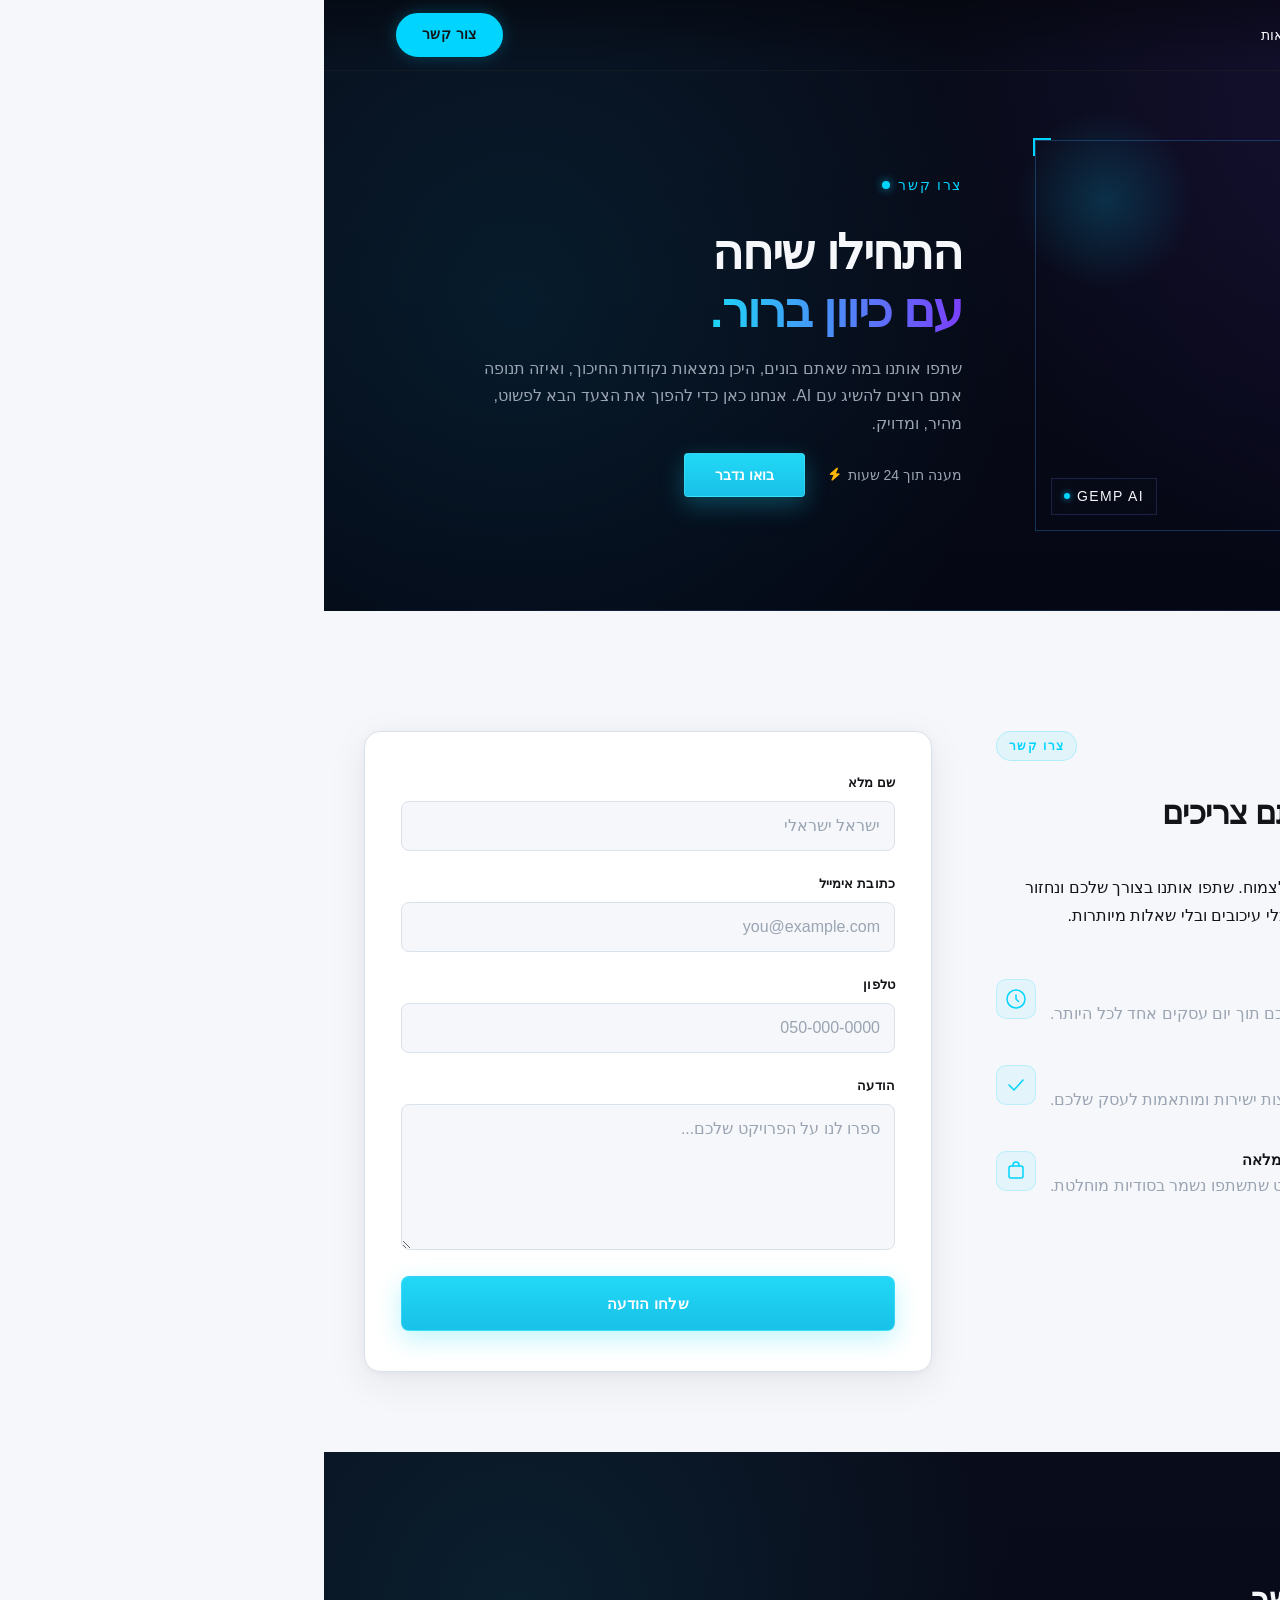
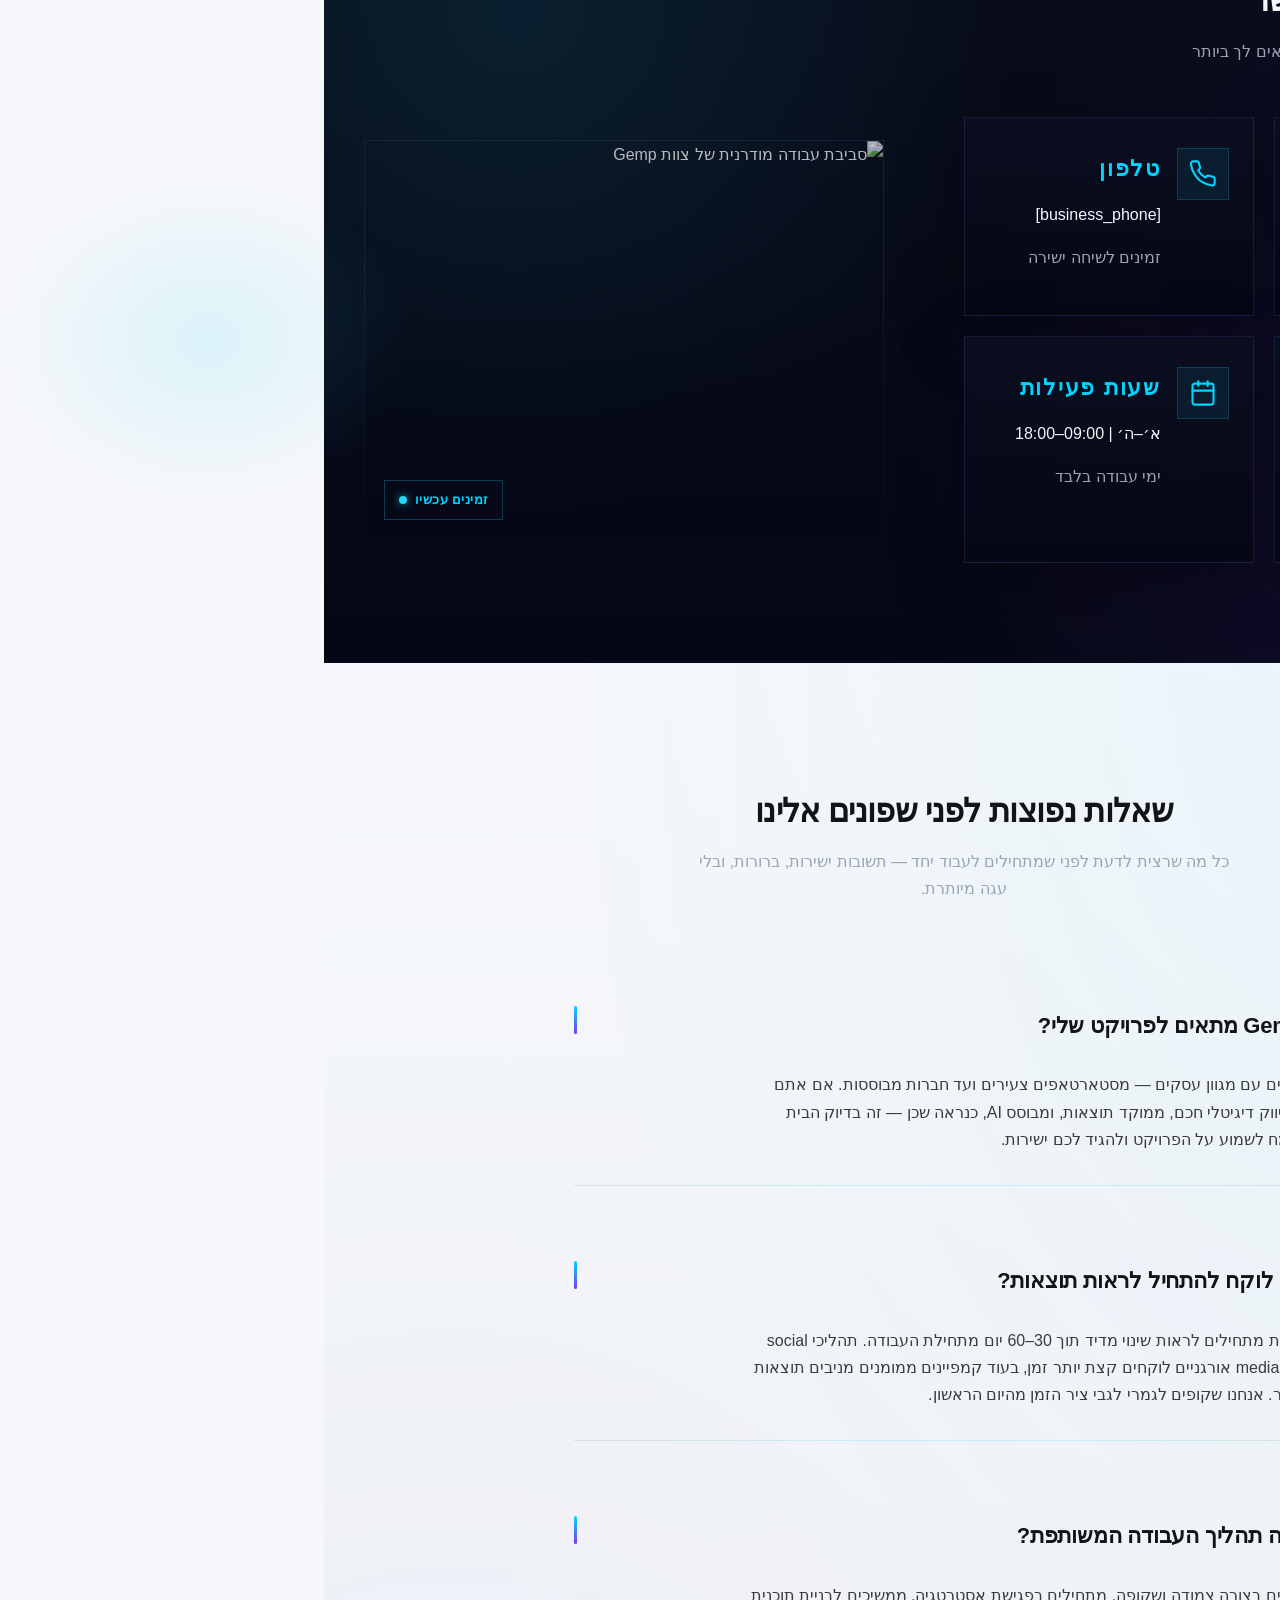
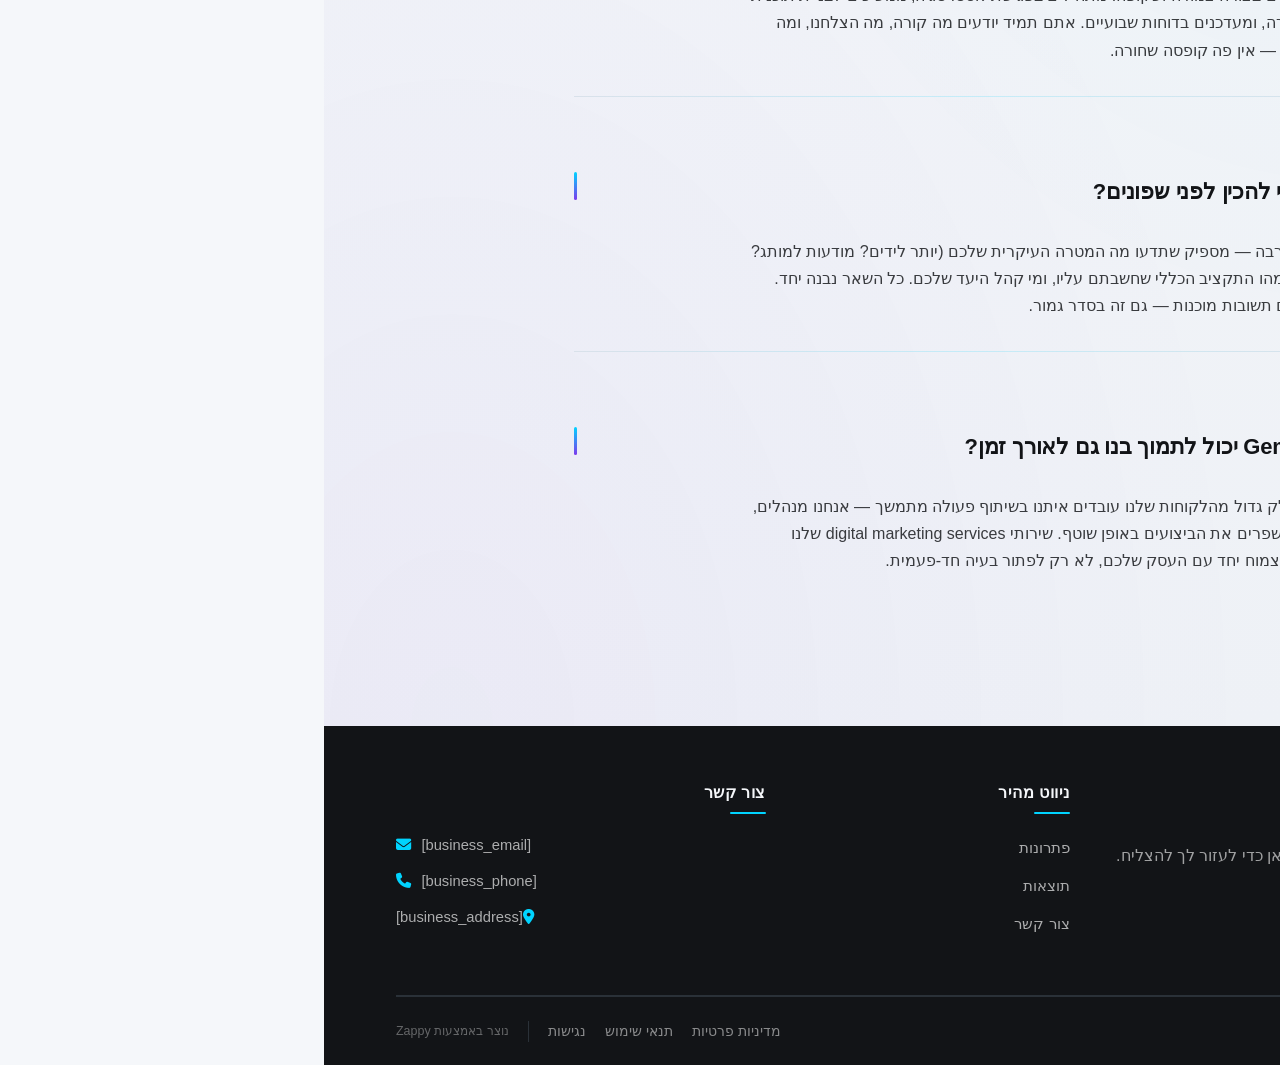
==== public/contact.html @ b0351bdf "Background sync: Progressive GitHub Sync" ====
<!doctype html><html dir="rtl" lang="he"><head><meta charset="UTF-8"><meta content="width=device-width,initial-scale=1" name="viewport"><meta content="index, follow" name="robots"><title>בוא נבנה את ההצלחה שלך ביחד — Gemp</title><meta content="מוכן להפוך את העסק שלך למותג מוביל? צוות המומחים של Gemp בתחום ה-digital marketing services מחכה לך. שלח לנו הודעה עכשיו וקבל ייעוץ ראשוני חינם תוך 24 שעות!" name="description"><meta content="digital marketing services, Gemp, ייעוץ שיווק דיגיטלי, סוכנות שיווק, צור קשר" name="keywords"><script>!function(){"use strict";var t="f76ef1a0-6484-4970-99b6-32717dad3d3b",e="https://api.zappy5.com/api/analytics/track",a=18e5,n=2592e6,o=!0,i=!0,r=!0;var s=function(){var e="zappy_visitor_"+t,a=null;try{if(a=localStorage.getItem(e)){var o=JSON.parse(a),i=Date.now();if(i-o.created<n)return o.lastSeen=i,localStorage.setItem(e,JSON.stringify(o)),o.id}}catch(t){console.warn("Zappy Analytics: LocalStorage not available")}var r="zv_"+Date.now()+"_"+Math.random().toString(36).substr(2,9);try{localStorage.setItem(e,JSON.stringify({id:r,created:Date.now(),lastSeen:Date.now()}))}catch(t){}return r}(),c=function(){var e="zappy_session_"+t,n=null;try{if(n=sessionStorage.getItem(e)){var o=JSON.parse(n),i=Date.now();if(i-o.timestamp<a)return o.timestamp=i,sessionStorage.setItem(e,JSON.stringify(o)),o.id}}catch(t){console.warn("Zappy Analytics: SessionStorage not available")}var r="zs_"+Date.now()+"_"+Math.random().toString(36).substr(2,9);try{sessionStorage.setItem(e,JSON.stringify({id:r,timestamp:Date.now()}))}catch(t){}return r}();function l(a,n){n=n||{};var o={website_id:t,event_type:a,page_path:window.location.pathname,referrer:document.referrer||"direct",visitor_id:s,session_id:c,metadata:n};if(navigator.sendBeacon){var i=new Blob([JSON.stringify(o)],{type:"application/json"});navigator.sendBeacon(e,i)}else fetch(e,{method:"POST",headers:{"Content-Type":"application/json"},body:JSON.stringify(o),keepalive:!0}).catch(function(t){console.warn("Zappy Analytics: Failed to track event",t)})}o&&l("pageview",{title:document.title,url:window.location.href}),i&&document.addEventListener("click",function(t){var e=t.target;if("BUTTON"===e.tagName||e.closest("button")){var a="BUTTON"===e.tagName?e:e.closest("button");l("click",{element:"button",text:a.textContent.trim().substring(0,100),id:a.id||null,class:a.className||null})}else if("A"===e.tagName||e.closest("a")){var n="A"===e.tagName?e:e.closest("a");l("navigation",{element:"link",text:n.textContent.trim().substring(0,100),href:n.href,external:n.hostname!==window.location.hostname})}},!0),r&&document.addEventListener("submit",function(t){var e=t.target;l("form_submit",{form_id:e.id||null,form_name:e.name||null,form_action:e.action||null,form_method:e.method||"GET"})},!0);var d=Date.now();window.addEventListener("beforeunload",function(){l("page_unload",{time_on_page:Math.floor((Date.now()-d)/1e3),page_path:window.location.pathname})}),window.zappyAnalytics={track:l,getVisitorId:function(){return s},getSessionId:function(){return c}}}()</script><meta content="בוא נבנה את ההצלחה שלך ביחד — Gemp" property="og:title"><meta content="מוכן להפוך את העסק שלך למותג מוביל? צוות המומחים של Gemp בתחום ה-digital marketing services מחכה לך. שלח לנו הודעה עכשיו וקבל ייעוץ ראשוני חינם תוך 24 שעות!" property="og:description"><meta content="website" property="og:type"><meta content="he_IL" property="og:locale"><meta content="summary_large_image" name="twitter:card"><meta content="בוא נבנה את ההצלחה שלך ביחד — Gemp" name="twitter:title"><meta content="מוכן להפוך את העסק שלך למותג מוביל? צוות המומחים של Gemp בתחום ה-digital marketing services מחכה לך. שלח לנו הודעה עכשיו וקבל ייעוץ ראשוני חינם תוך 24 שעות!" name="twitter:description"><link href="https://cdnjs.cloudflare.com/ajax/libs/font-awesome/6.4.0/css/all.min.css" rel="stylesheet"><link href="/assets/favicon.ico" rel="icon" type="image/x-icon"><link href="/assets/favicon-16x16.png" rel="icon" type="image/png" sizes="16x16"><link href="/assets/favicon-32x32.png" rel="icon" type="image/png" sizes="32x32"><link href="/assets/favicon-48x48.png" rel="icon" type="image/png" sizes="48x48"><link href="/assets/favicon-192x192.png" rel="icon" type="image/png" sizes="192x192"><link href="/assets/favicon-512x512.png" rel="icon" type="image/png" sizes="512x512"><link href="/assets/apple-touch-icon.png" rel="apple-touch-icon"><link href="https://cdn.jsdelivr.net/npm/vanilla-cookieconsent@3/dist/cookieconsent.css" rel="stylesheet"/><script src="https://cdn.jsdelivr.net/npm/vanilla-cookieconsent@3/dist/cookieconsent.umd.js"></script><script src="https://cdn.jsdelivr.net/gh/mickidum/acc_toolbar/acctoolbar/acctoolbar.min.js"></script><link href="/styles.css" rel="stylesheet"><style id="zappy-dropdown-submenu-styles">#navMenu li:has(.sub-menu),.nav-menu li:has(.sub-menu),.navbar li:has(.sub-menu),nav li:has(.sub-menu){position:relative}#navMenu .sub-menu,.nav-menu .sub-menu,.navbar .sub-menu,nav .sub-menu{display:block!important;position:absolute!important;top:100%;left:0;min-width:220px;background:#fff;border-radius:8px;box-shadow:0 8px 25px rgba(0,0,0,.15);padding:8px 0;opacity:0;visibility:hidden;transform:translateY(10px);transition:all .3s ease;z-index:1000;list-style:none;pointer-events:none}#navMenu li:hover>.sub-menu,.nav-menu li:hover>.sub-menu,.navbar li:hover>.sub-menu,nav li:hover>.sub-menu{opacity:1!important;visibility:visible!important;transform:translateY(0)!important;pointer-events:auto!important}.sub-menu li{list-style:none;margin:0;padding:0}.sub-menu a{display:block!important;padding:10px 16px!important;color:var(--text-dark,#333)!important;font-weight:500;text-decoration:none;white-space:nowrap;transition:background-color .2s}.sub-menu a:hover{background-color:#f5f5f5}[dir=rtl] .nav-menu .sub-menu,[dir=rtl] .navbar .sub-menu,[dir=rtl] nav .sub-menu,html[lang=ar] .nav-menu .sub-menu,html[lang=ar] .navbar .sub-menu,html[lang=ar] nav .sub-menu,html[lang=he] .nav-menu .sub-menu,html[lang=he] .navbar .sub-menu,html[lang=he] nav .sub-menu{left:auto!important;right:0!important}.sub-menu:empty,.sub-menu:not(:has(li)),.sub-menu:not(:has(li:not(.zappy-hidden-menu-item))){display:none!important;opacity:0!important;visibility:hidden!important;pointer-events:none!important}li:has(.menu-group-title):hover>.sub-menu{opacity:1!important;visibility:visible!important;transform:translateY(0)!important;pointer-events:auto!important}#navMenu>li>.menu-group-title,.nav-menu>li>.menu-group-title{display:inline-block;padding:.5rem 1rem;cursor:default;user-select:none}@media (max-width:768px){#navMenu .sub-menu,.nav-menu .sub-menu,.navbar .sub-menu,nav .sub-menu{position:static!important;transform:none!important;box-shadow:none!important;background:0 0!important;max-height:0;overflow:hidden;opacity:0;visibility:hidden;transition:max-height .3s ease,opacity .3s ease;padding:0!important;border-radius:0!important}.sub-menu.mobile-expanded{max-height:500px!important;opacity:1!important;visibility:visible!important;padding:8px 0 8px 16px!important}[dir=rtl] .sub-menu.mobile-expanded,html[lang=he] .sub-menu.mobile-expanded{padding:8px 16px 8px 0!important}#navMenu li:hover>.sub-menu,.nav-menu li:hover>.sub-menu,.navbar li:hover>.sub-menu,nav li:hover>.sub-menu{opacity:0;visibility:hidden;pointer-events:none}#navMenu li>.sub-menu.mobile-expanded,.nav-menu li>.sub-menu.mobile-expanded,.navbar li>.sub-menu.mobile-expanded,nav li>.sub-menu.mobile-expanded{opacity:1!important;visibility:visible!important;pointer-events:auto!important}#navMenu li:has(.sub-menu),.nav-menu li:has(.sub-menu),.navbar li:has(.sub-menu),nav li:has(.sub-menu){display:flex!important;flex-wrap:wrap!important;align-items:center!important;position:relative!important;min-height:44px!important}#navMenu li:has(.sub-menu)>a,.nav-menu li:has(.sub-menu)>a,.navbar li:has(.sub-menu)>a,nav li:has(.sub-menu)>a{flex:1!important;min-width:0!important}#navMenu li:has(.sub-menu)>.menu-group-title,.nav-menu li:has(.sub-menu)>.menu-group-title,.navbar li:has(.sub-menu)>.menu-group-title,nav li:has(.sub-menu)>.menu-group-title{flex:1!important;min-width:0!important;padding:0!important;line-height:inherit!important}#navMenu li:has(.sub-menu)>.sub-menu,.nav-menu li:has(.sub-menu)>.sub-menu,.navbar li:has(.sub-menu)>.sub-menu,nav li:has(.sub-menu)>.sub-menu{flex-basis:100%!important;width:100%!important}#navMenu li:has(.sub-menu)>a [class*=arrow],#navMenu li:has(.sub-menu)>a [class*=chevron],.nav-menu li:has(.sub-menu)>a .fa-angle-down,.nav-menu li:has(.sub-menu)>a .fa-chevron-down,.nav-menu li:has(.sub-menu)>a [class*=arrow],.nav-menu li:has(.sub-menu)>a [class*=chevron],nav li:has(.sub-menu)>a [class*=arrow],nav li:has(.sub-menu)>a [class*=chevron]{display:none!important;visibility:hidden!important}.mobile-submenu-toggle{display:flex!important;align-items:center!important;justify-content:center!important;width:44px!important;height:auto!important;background:0 0!important;border:none!important;cursor:pointer!important;color:var(--text-light)!important;position:static!important;flex-shrink:0!important;align-self:stretch!important;z-index:2!important;padding:0!important;margin:0!important}.mobile-submenu-toggle::after{content:''!important;width:0!important;height:0!important;border-left:6px solid transparent!important;border-right:6px solid transparent!important;border-top:7px solid currentColor!important;transition:transform .3s ease!important}.mobile-submenu-toggle.expanded::after{transform:rotate(180deg)!important}.sub-menu a{padding:10px 0!important;display:block!important;color:var(--text-light)!important}.navbar .sub-menu li a,.zappy-products-dropdown .sub-menu a,nav.navbar .sub-menu li a{color:var(--text-light)!important}}@media (min-width:769px){.mobile-submenu-toggle{display:none!important}}</style><style id="mobile-lang-menu-deployed-css">@media (max-width:768px){.lang-switcher,.nav-container .lang-switcher,.nav-cta-container .lang-switcher,.nav-ecommerce-icons .lang-switcher,.nav-icons-left .lang-switcher,.navbar .lang-switcher,.navbar .nav-cta-container .lang-switcher{display:none!important}.mobile-lang-menu{width:100%;border-top:1px solid rgba(128,128,128,.2);padding:8px 0 0 0;margin-top:8px}.mobile-lang-toggle{display:flex!important;align-items:center;justify-content:space-between;width:100%;padding:12px 16px;background:0 0;border:none;cursor:pointer;font-size:15px;color:inherit;font-family:inherit}.mobile-lang-toggle::after{content:'';display:inline-block;width:8px;height:8px;border-right:2px solid currentColor;border-bottom:2px solid currentColor;transform:rotate(45deg);transition:transform .3s ease;margin-left:8px}.mobile-lang-toggle.expanded::after{transform:rotate(-135deg)}.mobile-lang-options{max-height:0;overflow:hidden;transition:max-height .3s ease}.mobile-lang-options.expanded{max-height:300px}.mobile-lang-option{display:flex!important;align-items:center;gap:10px;padding:10px 24px;text-decoration:none;color:inherit;font-size:14px;font-family:inherit}.mobile-lang-option:hover{background:rgba(128,128,128,.1)}.mobile-lang-option.active{font-weight:600;opacity:.7;pointer-events:none}.mobile-lang-option img{width:20px;height:20px;border-radius:50%}}@media (min-width:769px){.mobile-lang-menu{display:none!important}}</style><style id="zappy-widget-visibility">#mic-access-tool-box,#mic-access-tool-general-button,#mic-init-access-tool #mic-access-tool-box,#mic-init-access-tool #mic-access-tool-general-button,#mic-init-access-tool .mic-access-tool-general-button,._access-icon,._access-menu,.mic-access-tool-box,.mic-access-tool-general-button,div[id*=mic-access-tool-box]{display:none!important;visibility:hidden!important;opacity:0!important;pointer-events:none!important}</style></head><body><nav class="navbar" dir="rtl"><button class="mobile-toggle" aria-label="Menu" id="mobileToggle"><svg fill="none" height="24" viewBox="0 0 24 24" width="24" class="hamburger-icon"><path d="M3 12h18M3 6h18M3 18h18" stroke="currentColor" stroke-linecap="round" stroke-width="2"></path></svg><svg fill="none" height="24" viewBox="0 0 24 24" width="24" class="close-icon" style="display:none"><path d="M18 6L6 18M6 6l12 12" stroke="currentColor" stroke-linecap="round" stroke-width="2"></path></svg></button><button class="phone-header-btn" aria-label="Call" data-phone="[business_phone]"><svg fill="currentColor" height="20" viewBox="0 0 24 24" width="20"><path d="M22 16.92v3a2 2 0 0 1-2.18 2 19.79 19.79 0 0 1-8.63-3.07 19.5 19.5 0 0 1-6-6 19.79 19.79 0 0 1-3.07-8.67A2 2 0 0 1 4.11 2h3a2 2 0 0 1 2 1.72 12.84 12.84 0 0 0 .7 2.81 2 2 0 0 1-.45 2.11L8.09 9.91a16 16 0 0 0 6 6l1.27-1.27a2 2 0 0 1 2.11-.45 12.84 12.84 0 0 0 2.81.7A2 2 0 0 1 22 16.92z"></path></svg></button><div class="nav-container"><div class="nav-right-group"><div class="nav-brand"><a href="/" class="logo-link"><img alt="Gemp" class="logo" src="/assets/business-logo.webp"/></a></div><ul class="nav-menu" id="navMenu"><li><a href="/solutions">פתרונות</a></li><li><a href="/results">תוצאות</a></li></ul></div><div class="nav-cta-container"><a href="/contact" class="nav-cta-btn">צור קשר</a></div></div></nav><script>window.addEventListener("load",function(){const e=document.querySelector(".navbar, nav, header");if(!e)return void console.log("[Navbar] Navbar element not found");let t=document.getElementById("mobileToggle")||document.querySelector(".mobile-toggle")||document.querySelector(".hamburger")||document.querySelector(".hamburger-menu")||document.querySelector(".menu-toggle")||document.querySelector(".burger-menu")||document.querySelector('[aria-label="Menu"]')||document.querySelector('[aria-label="תפריט"]');const o=document.querySelector(".phone-header-btn"),n=window.getComputedStyle(e);let r=n.backgroundColor;if(console.log("[Navbar] Initial navbar background:",r),"transparent"===r||"rgba(0, 0, 0, 0)"===r||r.startsWith("rgba")&&r.includes(", 0)")){const e=n.backgroundImage;if(e&&"none"!==e)console.log("[Navbar] Navbar has background image/gradient, using dark text"),r="rgb(240, 240, 240)";else{const e=window.getComputedStyle(document.body).backgroundColor;console.log("[Navbar] Navbar transparent, using body background:",e),r=e}}const i=r.match(/\d+/g);if(i&&i.length>=3){const e=(.299*parseInt(i[0])+.587*parseInt(i[1])+.114*parseInt(i[2]))/255;console.log("[Navbar] Mobile button colors preserved from Claude CSS (luminance:",e.toFixed(2)+")");const n=document.createElement("style");n.id="zappy-mobile-nav-fix";document.documentElement.lang;document.documentElement.dir,n.textContent='\n        /* Hide mobile buttons on desktop, show only on mobile */\n        @media (min-width: 769px) {\n          .mobile-toggle,\n          .phone-header-btn {\n            display: none !important;\n          }\n        }\n        \n        /* Show and position mobile buttons correctly on mobile */\n        @media (max-width: 768px) {\n          .mobile-toggle,\n          .phone-header-btn {\n            position: absolute !important;\n            top: 50% !important;\n            transform: translateY(-50%) !important;\n            z-index: 1001 !important;\n            display: flex !important;\n            align-items: center !important;\n            justify-content: center !important;\n            width: 36px !important;\n            height: 36px !important;\n            border-radius: 50% !important;\n            border: none !important;\n            cursor: pointer !important;\n            padding: 6px !important;\n            background: none !important;\n            color: var(--nav-text, var(--text-light)) !important;\n          }\n          \n          /* LTR positioning (default): hamburger LEFT, phone RIGHT */\n          html:not([dir="rtl"]):not([lang="he"]):not([lang="ar"]) .mobile-toggle,\n          html[dir="ltr"] .mobile-toggle {\n            left: 12px !important;\n            right: auto !important;\n          }\n          html:not([dir="rtl"]):not([lang="he"]):not([lang="ar"]) .phone-header-btn,\n          html[dir="ltr"] .phone-header-btn {\n            right: 12px !important;\n            left: auto !important;\n          }\n          \n          /* RTL positioning: hamburger RIGHT, phone LEFT */\n          html[dir="rtl"] .mobile-toggle,\n          html[lang="he"] .mobile-toggle,\n          html[lang="ar"] .mobile-toggle {\n            right: 12px !important;\n            left: auto !important;\n          }\n          html[dir="rtl"] .phone-header-btn,\n          html[lang="he"] .phone-header-btn,\n          html[lang="ar"] .phone-header-btn {\n            left: 12px !important;\n            right: auto !important;\n          }\n          \n          /* CRITICAL: Ensure nav-container has min-height on mobile */\n          /* All children are positioned absolutely/fixed on mobile, so height:auto collapses to 0 */\n          .nav-container {\n            min-height: 70px !important;\n            position: relative !important;\n          }\n          \n          /* Ensure SVG icons are properly sized and inherit color */\n          .mobile-toggle svg,\n          .phone-header-btn svg {\n            width: 24px !important;\n            height: 24px !important;\n            /* Don\'t force display - let JavaScript control hamburger/close toggle */\n          }\n          \n          /* Reset nav-cta-container on mobile - remove desktop box-shadow/padding */\n          /* that creates a visible ghost box when CTA button is hidden */\n          .nav-cta-container {\n            box-shadow: none !important;\n            padding: 0 !important;\n          }\n          \n          /* Hide nav-cta-container entirely on mobile when there\'s no lang-switcher */\n          /* (only the CTA button is inside, and it\'s hidden on mobile) */\n          .nav-cta-container:not(:has(.lang-switcher)) {\n            display: none !important;\n          }\n          \n          /* CRITICAL: Prevent hero image fade gradient from bleeding over headline text */\n          /* The .image-fade-gradient has bottom: -30px (extends below parent) */\n          /* On mobile stacked layout, this overlaps the h1 text below the image */\n          .hero-image-column {\n            overflow: hidden !important;\n          }\n          .image-fade-gradient {\n            bottom: 0 !important;\n          }\n          \n          /* Hide desktop language switcher on mobile - hamburger menu handles it */\n          /* High specificity to override stored CSS */\n          .lang-switcher,\n          .nav-cta-container .lang-switcher,\n          .nav-container .lang-switcher,\n          .navbar .lang-switcher,\n          .navbar .nav-cta-container .lang-switcher {\n            display: none !important;\n          }\n        }\n      ';const r=document.getElementById("zappy-mobile-nav-fix");r&&r.remove(),document.head.appendChild(n),console.log("[Navbar] Critical CSS injected for mobile nav positioning");const l=window.innerWidth<=768;if(t){const e=t.querySelector(".hamburger-icon"),o=t.querySelector(".close-icon");e&&(e.style.setProperty("width","24px","important"),e.style.setProperty("height","24px","important"),e.style.setProperty("display","block","important")),o&&(o.style.setProperty("width","24px","important"),o.style.setProperty("height","24px","important"),o.style.setProperty("display","none","important")),l?(t.style.setProperty("position","absolute","important"),t.style.setProperty("top","50%","important"),t.style.setProperty("transform","translateY(-50%)","important"),t.style.setProperty("z-index","1001","important"),t.style.removeProperty("left"),t.style.removeProperty("right"),console.log("[Navbar] Mobile toggle positioning applied (mobile viewport)")):(t.style.removeProperty("position"),t.style.removeProperty("top"),t.style.removeProperty("transform"),t.style.removeProperty("z-index"),t.style.removeProperty("left"),t.style.removeProperty("right"),console.log("[Navbar] Desktop viewport - cleared mobile toggle inline positioning"))}if(o){const e=o.querySelector("svg");e&&(e.style.width="24px",e.style.height="24px",e.setAttribute("width","24"),e.setAttribute("height","24")),l?(o.style.setProperty("position","absolute","important"),o.style.setProperty("top","50%","important"),o.style.setProperty("transform","translateY(-50%)","important"),o.style.setProperty("z-index","1001","important"),o.style.removeProperty("left"),o.style.removeProperty("right"),console.log("[Navbar] Phone button positioning applied (mobile viewport)")):(o.style.removeProperty("position"),o.style.removeProperty("top"),o.style.removeProperty("transform"),o.style.removeProperty("z-index"),o.style.removeProperty("left"),o.style.removeProperty("right"),console.log("[Navbar] Desktop viewport - cleared phone button inline positioning"))}}else console.log("[Navbar] Could not parse background color:",r);t=document.getElementById("mobileToggle")||document.querySelector(".mobile-toggle")||document.querySelector(".hamburger")||document.querySelector(".hamburger-menu")||document.querySelector(".menu-toggle")||document.querySelector(".burger-menu")||document.querySelector('[aria-label="Menu"]')||document.querySelector('[aria-label="תפריט"]');const l=document.getElementById("navMenu")||document.querySelector(".nav-menu")||document.querySelector(".nav-links")||document.querySelector("nav ul:not(.submenu)");if(!t||!l)return void console.log("[Navbar] Mobile toggle or menu not found:",{toggle:!!t,menu:!!l});l.id||(l.id="navMenu"),console.log("[Navbar] Initializing mobile menu...");const a=t.cloneNode(!0);t.parentNode.replaceChild(a,t),a.addEventListener("click",function(e){e.preventDefault(),e.stopPropagation();const t=this.querySelector(".hamburger-icon"),o=this.querySelector(".close-icon");l.classList.contains("active")?(l.classList.remove("active"),t&&t.style.setProperty("display","block","important"),o&&o.style.setProperty("display","none","important"),document.body.style.overflow="",console.log("[Navbar] Menu closed")):(l.classList.add("active"),t&&t.style.setProperty("display","none","important"),o&&o.style.setProperty("display","block","important"),document.body.style.overflow="hidden",console.log("[Navbar] Menu opened"))}),l.querySelectorAll("a").forEach(function(e){e.addEventListener("click",function(){if("#"===this.getAttribute("href"))return;const e=a.querySelector(".hamburger-icon"),t=a.querySelector(".close-icon");l.classList.remove("active"),e&&e.style.setProperty("display","block","important"),t&&t.style.setProperty("display","none","important"),document.body.style.overflow="",console.log("[Navbar] Menu closed (link clicked)")})});var s=l.querySelectorAll(".dropdown-toggle");s.forEach(function(e){e.addEventListener("click",function(e){e.preventDefault(),e.stopPropagation();var t=this.closest(".nav-dropdown");t&&(t.parentNode.querySelectorAll(".nav-dropdown.open").forEach(function(e){e!==t&&e.classList.remove("open")}),t.classList.toggle("open"),console.log("[Navbar] Dropdown toggled:",t.classList.contains("open")?"open":"closed"))})}),document.addEventListener("click",function(e){e.target.closest(".nav-dropdown")||document.querySelectorAll(".nav-dropdown.open").forEach(function(e){e.classList.remove("open")})}),console.log("[Navbar] Dropdown handlers initialized for "+s.length+" dropdowns"),o&&o.addEventListener("click",function(){const e=document.querySelectorAll('a[href^="tel:"]'),t=e.length>0?e[0].getAttribute("href").replace("tel:",""):"[business_phone]";window.location.href="tel:"+t,console.log("[Navbar] Phone button clicked")}),console.log("[Navbar] Mobile menu initialized successfully");const p=function(){const e=document.querySelector(".whatsapp-float");e&&(window.innerWidth>=769?(e.style.setProperty("display","none","important"),e.style.setProperty("visibility","hidden","important"),e.style.setProperty("opacity","0","important"),e.style.setProperty("pointer-events","none","important"),console.log("[WhatsApp] Button hidden on desktop")):(e.style.removeProperty("display"),e.style.removeProperty("visibility"),e.style.removeProperty("opacity"),e.style.removeProperty("pointer-events"),console.log("[WhatsApp] Button visible on mobile")))};let c;p(),window.addEventListener("resize",function(){clearTimeout(c),c=setTimeout(p,100)})})</script><main><section class="contact-intro-section" data-layout-spec="צור קשר-intro" dir="rtl"><div class="contact-intro-container"><div class="contact-intro-text"><div class="contact-intro-label"><span class="label-dot"></span><small>צרו קשר</small></div><h1 class="contact-intro-heading">התחילו שיחה<br><span class="heading-accent">עם כיוון ברור.</span></h1><p class="contact-intro-body">שתפו אותנו במה שאתם בונים, היכן נמצאות נקודות החיכוך, ואיזה תנופה אתם רוצים להשיג עם AI. אנחנו כאן כדי להפוך את הצעד הבא לפשוט, מהיר, ומדויק.</p><div class="contact-intro-cta-row"><a href="#contact-form" class="btn-primary contact-intro-btn">בואו נדבר</a><div class="contact-intro-meta"><span class="meta-icon"><i class="fas fa-bolt"></i></span><small>מענה תוך 24 שעות</small></div></div></div><div class="contact-intro-visual"><div class="visual-frame"><div class="visual-glow-top"></div><div class="visual-glow-bottom"></div><img alt="ויזואליה טכנית אלגנטית של ממשק AI" class="contact-intro-img" src="/assets/site-contact-intro-image-1.webp" data-context="Abstract dark technical line-art composition for an AI marketing agency contact page. Dark near-black background with fine cyan and violet geometric circuit-board lines, node points, and data flow paths. Minimalist, elegant, and technical. Subtle glow effects in cyan (#00D4FF) and violet (#7C3AED). No people, no text. Cinematic and premium mood." data-placeholder="contact-intro-image-1" height="420" width="560"><div class="visual-border-overlay"></div><div class="visual-corner visual-corner--tl"></div><div class="visual-corner visual-corner--br"></div><div class="visual-tag"><span class="tag-dot"></span><small>Gemp AI</small></div></div></div></div><div class="contact-intro-grid-line" aria-hidden="true"></div></section><section class="contact-contact-form-section" data-layout-spec="צור קשר-contact-form" dir="rtl"><div class="contact-contact-form-container"><div class="contact-copy-col"><span class="contact-label">צרו קשר</span><h2 class="contact-heading">ספרו ל-Gemp מה אתם צריכים</h2><p class="contact-intro">אנחנו כאן כדי לעזור לכם לצמוח. שתפו אותנו בצורך שלכם ונחזור אליכם עם הכיוון הנכון — בלי עיכובים ובלי שאלות מיותרות.</p><ul class="contact-expectations"><li class="contact-expectation-item"><span class="contact-expectation-icon" aria-hidden="true"><svg fill="none" height="20" viewBox="0 0 20 20" width="20" data-element-type="icon" data-icon-type="svg" xmlns="http://www.w3.org/2000/svg"><circle cx="10" cy="10" r="9" stroke="currentColor" stroke-width="1.5"></circle><path d="M10 6v4l2.5 2.5" stroke="currentColor" stroke-linecap="round" stroke-width="1.5" stroke-linejoin="round"></path></svg></span><div class="contact-expectation-text"><strong>מענה מהיר</strong><p>חוזרים אליכם תוך יום עסקים אחד לכל היותר.</p></div></li><li class="contact-expectation-item"><span class="contact-expectation-icon" aria-hidden="true"><svg fill="none" height="20" viewBox="0 0 20 20" width="20" data-element-type="icon" data-icon-type="svg" xmlns="http://www.w3.org/2000/svg"><path d="M3 10l5 5L17 5" stroke="currentColor" stroke-linecap="round" stroke-width="1.5" stroke-linejoin="round"></path></svg></span><div class="contact-expectation-text"><strong>ייעוץ מעשי</strong><p>מקבלים המלצות ישירות ומותאמות לעסק שלכם.</p></div></li><li class="contact-expectation-item"><span class="contact-expectation-icon" aria-hidden="true"><svg fill="none" height="20" viewBox="0 0 20 20" width="20" data-element-type="icon" data-icon-type="svg" xmlns="http://www.w3.org/2000/svg"><rect height="12" rx="2" width="14" x="3" y="5" stroke="currentColor" stroke-width="1.5"></rect><path d="M7 5V4a3 3 0 016 0v1" stroke="currentColor" stroke-linecap="round" stroke-width="1.5"></path></svg></span><div class="contact-expectation-text"><strong>סודיות מלאה</strong><p>כל פרט שתשתפו נשמר בסודיות מוחלטת.</p></div></li></ul></div><div class="contact-form-col"><div class="contact-form-card"><form class="contact-form" novalidate=""><div class="contact-field-group"><label class="contact-field-label" for="cf-name">שם מלא</label><input autocomplete="name" class="contact-field-input" id="cf-name" name="name" placeholder="ישראל ישראלי" type="text"></div><div class="contact-field-group"><label class="contact-field-label" for="cf-email">כתובת אימייל</label><input autocomplete="email" class="contact-field-input" id="cf-email" name="email" placeholder="you@example.com" type="email"></div><div class="contact-field-group"><label class="contact-field-label" for="cf-phone">טלפון</label><input autocomplete="tel" class="contact-field-input" id="cf-phone" name="phone" placeholder="050-000-0000" type="tel"></div><div class="contact-field-group"><label class="contact-field-label" for="cf-message">הודעה</label><textarea class="contact-field-input contact-field-textarea" id="cf-message" name="message" placeholder="ספרו לנו על הפרויקט שלכם..." rows="5"></textarea></div><button class="btn-primary contact-submit-btn" type="submit">שלחו הודעה</button></form></div></div></div></section><section class="contact-details-section" data-layout-spec="צור קשר-details" dir="rtl"><div class="contact-details-container"><div class="contact-details-header"><h2 class="contact-details-title">דרכים ישירות ליצור קשר</h2><p class="contact-details-subtitle">אנחנו כאן בשבילך — בחר את הערוץ המתאים לך ביותר</p></div><div class="contact-details-layout"><div class="contact-cards-grid"><article class="contact-card"><div class="contact-card-icon-wrap"><svg fill="none" height="28" viewBox="0 0 24 24" width="28" data-element-type="icon" data-icon-type="svg" xmlns="http://www.w3.org/2000/svg" aria-hidden="true" stroke="currentColor" stroke-linecap="round" stroke-linejoin="round" stroke-width="1.8"><rect height="16" rx="2" width="20" x="2" y="4"></rect><path d="M22 7l-8.97 5.7a1.94 1.94 0 0 1-2.06 0L2 7"></path></svg></div><div class="contact-card-body"><h3 class="contact-card-label">דוא"ל</h3><p class="contact-card-value">[business_email]</p><p class="contact-card-note">שלח לנו הודעה בכל עת</p></div></article><article class="contact-card"><div class="contact-card-icon-wrap"><svg fill="none" height="28" viewBox="0 0 24 24" width="28" data-element-type="icon" data-icon-type="svg" xmlns="http://www.w3.org/2000/svg" aria-hidden="true" stroke="currentColor" stroke-linecap="round" stroke-linejoin="round" stroke-width="1.8"><path d="M22 16.92v3a2 2 0 0 1-2.18 2 19.79 19.79 0 0 1-8.63-3.07A19.5 19.5 0 0 1 4.69 12a19.79 19.79 0 0 1-3.07-8.67A2 2 0 0 1 3.6 1.18h3a2 2 0 0 1 2 1.72c.127.96.361 1.903.7 2.81a2 2 0 0 1-.45 2.11L7.91 8.91a16 16 0 0 0 6.1 6.1l.99-.99a2 2 0 0 1 2.11-.45c.907.339 1.85.573 2.81.7A2 2 0 0 1 22 16.92z"></path></svg></div><div class="contact-card-body"><h3 class="contact-card-label">טלפון</h3><p class="contact-card-value">[business_phone]</p><p class="contact-card-note">זמינים לשיחה ישירה</p></div></article><article class="contact-card"><div class="contact-card-icon-wrap"><svg fill="none" height="28" viewBox="0 0 24 24" width="28" data-element-type="icon" data-icon-type="svg" xmlns="http://www.w3.org/2000/svg" aria-hidden="true" stroke="currentColor" stroke-linecap="round" stroke-linejoin="round" stroke-width="1.8"><circle cx="12" cy="12" r="10"></circle><polyline points="12 6 12 12 16 14"></polyline></svg></div><div class="contact-card-body"><h3 class="contact-card-label">זמן תגובה</h3><p class="contact-card-value">עד 24 שעות</p><p class="contact-card-note">נחזור אליך בהקדם האפשרי</p></div></article><article class="contact-card"><div class="contact-card-icon-wrap"><svg fill="none" height="28" viewBox="0 0 24 24" width="28" data-element-type="icon" data-icon-type="svg" xmlns="http://www.w3.org/2000/svg" aria-hidden="true" stroke="currentColor" stroke-linecap="round" stroke-linejoin="round" stroke-width="1.8"><rect height="18" rx="2" width="18" x="3" y="4" ry="2"></rect><line x1="16" x2="16" y1="2" y2="6"></line><line x1="8" x2="8" y1="2" y2="6"></line><line x1="3" x2="21" y1="10" y2="10"></line></svg></div><div class="contact-card-body"><h3 class="contact-card-label">שעות פעילות</h3><p class="contact-card-value">א׳–ה׳ | 09:00–18:00</p><p class="contact-card-note">ימי עבודה בלבד</p></div></article></div><div class="contact-details-image-wrap"><div class="contact-image-glow"></div><img alt="סביבת עבודה מודרנית של צוות Gemp" class="contact-workspace-img" src="/assets/site-contact-details-image-1.webp" data-context="A modern dark high-tech workspace environment with multiple screens showing AI marketing dashboards, deep blue and purple ambient lighting, sleek desk setup, cinematic atmosphere, professional team environment for a digital marketing agency" data-placeholder="contact-details-image-1" height="400" width="600"><div class="contact-image-overlay"></div><div class="contact-image-badge"><span class="badge-dot"></span><span class="badge-text">זמינים עכשיו</span></div></div></div></div></section><section class="contact-faq-section" data-layout-spec="צור קשר-faq" dir="rtl"><div class="contact-faq-container"><div class="contact-faq-header"><h2 class="contact-faq-title">שאלות נפוצות לפני שפונים אלינו</h2><p class="contact-faq-subtitle">כל מה שרצית לדעת לפני שמתחילים לעבוד יחד — תשובות ישירות, ברורות, ובלי עגה מיותרת.</p></div><div class="contact-faq-list"><article class="contact-faq-item"><div class="contact-faq-question-row"><span class="contact-faq-accent-line" aria-hidden="true"></span><h3 class="contact-faq-question">האם Gemp מתאים לפרויקט שלי?</h3></div><p class="contact-faq-answer">אנחנו עובדים עם מגוון עסקים — מסטארטאפים צעירים ועד חברות מבוססות. אם אתם מחפשים שיווק דיגיטלי חכם, ממוקד תוצאות, ומבוסס AI, כנראה שכן — זה בדיוק הבית שלכם. נשמח לשמוע על הפרויקט ולהגיד לכם ישירות.</p><div class="contact-faq-separator" aria-hidden="true"></div></article><article class="contact-faq-item"><div class="contact-faq-question-row"><span class="contact-faq-accent-line" aria-hidden="true"></span><h3 class="contact-faq-question">כמה זמן לוקח להתחיל לראות תוצאות?</h3></div><p class="contact-faq-answer">רוב הלקוחות מתחילים לראות שינוי מדיד תוך 30–60 יום מתחילת העבודה. תהליכי social media marketing אורגניים לוקחים קצת יותר זמן, בעוד קמפיינים ממומנים מניבים תוצאות מהירות יותר. אנחנו שקופים לגמרי לגבי ציר הזמן מהיום הראשון.</p><div class="contact-faq-separator" aria-hidden="true"></div></article><article class="contact-faq-item"><div class="contact-faq-question-row"><span class="contact-faq-accent-line" aria-hidden="true"></span><h3 class="contact-faq-question">איך נראה תהליך העבודה המשותפת?</h3></div><p class="contact-faq-answer">אנחנו עובדים בצורה צמודה ושקופה. מתחילים בפגישת אסטרטגיה, ממשיכים לבניית תוכנית פעולה ברורה, ומעדכנים בדוחות שבועיים. אתם תמיד יודעים מה קורה, מה הצלחנו, ומה השלב הבא — אין פה קופסה שחורה.</p><div class="contact-faq-separator" aria-hidden="true"></div></article><article class="contact-faq-item"><div class="contact-faq-question-row"><span class="contact-faq-accent-line" aria-hidden="true"></span><h3 class="contact-faq-question">מה כדאי להכין לפני שפונים?</h3></div><p class="contact-faq-answer">לא צריך הרבה — מספיק שתדעו מה המטרה העיקרית שלכם (יותר לידים? מודעות למותג? מכירות?), מהו התקציב הכללי שחשבתם עליו, ומי קהל היעד שלכם. כל השאר נבנה יחד. אם אין לכם תשובות מוכנות — גם זה בסדר גמור.</p><div class="contact-faq-separator" aria-hidden="true"></div></article><article class="contact-faq-item"><div class="contact-faq-question-row"><span class="contact-faq-accent-line" aria-hidden="true"></span><h3 class="contact-faq-question">האם Gemp יכול לתמוך בנו גם לאורך זמן?</h3></div><p class="contact-faq-answer">בהחלט. חלק גדול מהלקוחות שלנו עובדים איתנו בשיתוף פעולה מתמשך — אנחנו מנהלים, מייעלים ומשפרים את הביצועים באופן שוטף. שירותי digital marketing services שלנו מתוכננים לצמוח יחד עם העסק שלכם, לא רק לפתור בעיה חד-פעמית.</p></article></div></div></section></main><footer class="site-footer"><div class="footer-container"><div class="footer-top"><div class="footer-col footer-brand"><img alt="Gemp" class="logo" src="/assets/business-logo.webp"/><p class="footer-tagline">פתרונות מקצועיים לכל צורך. אנחנו כאן כדי לעזור לך להצליח.</p><div class="footer-social"><a href="[facebook_handle]" aria-label="Facebook"><i class="fab fa-facebook-f"></i></a><a href="[instagram_handle]" aria-label="Instagram"><i class="fab fa-instagram"></i></a><a href="[whatsapp_handle]" aria-label="WhatsApp"><i class="fab fa-whatsapp"></i></a></div></div><div class="footer-col footer-links"><h4 class="footer-heading">ניווט מהיר</h4><ul><li><a href="/solutions">פתרונות</a></li><li><a href="/results">תוצאות</a></li><li><a href="/contact">צור קשר</a></li></ul></div><div class="footer-col footer-contact"><h4 class="footer-heading">צור קשר</h4><ul class="contact-list"><li><i class="fas fa-envelope"></i><a href="mailto:[business_email]">[business_email]</a></li><li><i class="fas fa-phone"></i><a href="tel:[business_phone]">[business_phone]</a></li><li><a href="/"><i class="fas fa-map-marker-alt"></i><span>[business_address]</span></a></li></ul></div></div><div class="footer-bottom"><div class="footer-copyright">© 2026 Gemp. כל הזכויות שמורות.</div><div class="footer-legal"><a href="/privacy">מדיניות פרטיות</a><a href="/terms">תנאי שימוש</a><a href="/accessibility">נגישות</a><a href="https://zappy5.com" class="zappy-attribution" target="_blank">נוצר באמצעות Zappy</a></div></div></div></footer><a href="https://wa.me/[whatsapp_handle]" class="whatsapp-float" aria-label="WhatsApp"><i class="fab fa-whatsapp"></i></a><div data-integration="accessibility:toolbar"></div><script src="/script.js"></script><script id="zappy-mobile-submenu-script">!function(){function e(){if(window.innerWidth>768)return document.querySelectorAll(".mobile-submenu-toggle").forEach(function(e){e.remove()}),void document.querySelectorAll(".sub-menu.mobile-expanded").forEach(function(e){e.classList.remove("mobile-expanded")});document.querySelectorAll(".nav-menu li:has(.sub-menu), nav li:has(.sub-menu), .navbar li:has(.sub-menu), #navMenu li:has(.sub-menu)").forEach(function(e){if(!e.querySelector(".mobile-submenu-toggle")){var t=e.querySelector(".sub-menu"),n=e.querySelector(":scope > a");if(t&&n){var o=document.createElement("button");o.className="mobile-submenu-toggle",o.setAttribute("aria-label","Toggle submenu"),o.setAttribute("type","button"),n.insertAdjacentElement("afterend",o),o.addEventListener("click",function(e){e.preventDefault(),e.stopPropagation(),document.querySelectorAll(".sub-menu.mobile-expanded").forEach(function(e){if(e!==t){e.classList.remove("mobile-expanded");var n=e.parentElement.querySelector(".mobile-submenu-toggle");n&&n.classList.remove("expanded")}}),t.classList.toggle("mobile-expanded"),o.classList.toggle("expanded")})}}})}var t;"loading"===document.readyState?document.addEventListener("DOMContentLoaded",e):e(),window.addEventListener("resize",function(){clearTimeout(t),t=setTimeout(e,250)});var n=new MutationObserver(function(t){t.forEach(function(t){if("attributes"===t.type){var n=t.target;n.classList&&(n.classList.contains("active")||n.classList.contains("open"))&&setTimeout(e,100)}})});setTimeout(function(){document.querySelectorAll(".mobile-menu, .nav-menu, #navMenu, nav").forEach(function(e){n.observe(e,{attributes:!0,attributeFilter:["class","style"]})})},500)}()</script><script id="zappy-navbar-scroll-effect">!function(){var e=document.querySelector("nav.navbar,.navbar:not(.zappy-catalog-menu)"),t=document.querySelector(".zappy-catalog-menu,#zappy-catalog-menu");if(e){var r="rgba(18,20,23,0.85)",o=getComputedStyle(document.documentElement),a=(o.getPropertyValue("--text-dark").trim(),o.getPropertyValue("--text-light").trim()||"#ffffff");e.style.transition="background 0.3s ease,backdrop-filter 0.3s ease,-webkit-backdrop-filter 0.3s ease,box-shadow 0.3s ease",t&&(t.style.transition="background 0.3s ease,backdrop-filter 0.3s ease,-webkit-backdrop-filter 0.3s ease");var s="a,.navbar-brand,.navbar-brand a,.dropdown-toggle,.mobile-toggle,.phone-header-btn,.mobile-hamburger-btn,.mobile-close-btn,.mobile-submenu-toggle,.nav-link",n=["cart-link","login-link","nav-search-toggle","search-toggle"];window.addEventListener("scroll",w,{passive:!0}),window.addEventListener("resize",w,{passive:!0}),w();var l=document.querySelector('section[class*="hero"],[data-hero-type],main>section:first-child'),i=!1;if(l){var d=getComputedStyle(l),p=d.backgroundImage;if(p&&"none"!==p)if(-1!==p.indexOf("url(")){var c=d.backgroundColor.match(/\d+/g);i=!(c&&c.length>=3)||v(parseInt(c[0]),parseInt(c[1]),parseInt(c[2]))<.4}else if(-1!==p.indexOf("gradient")){var b=p.match(/rgba?\(\s*(\d+)\s*,\s*(\d+)\s*,\s*(\d+)/g);if(b&&b.length>0){for(var y=0,g=0;g<b.length;g++){var m=b[g].match(/\d+/g);y+=v(parseInt(m[0]),parseInt(m[1]),parseInt(m[2]))}i=y/b.length<.4}else i=!0}else i=!0;else{var u=d.backgroundColor.match(/\d+/g);u&&u.length>=3&&(i=v(parseInt(u[0]),parseInt(u[1]),parseInt(u[2]))<.4)}}i||(window.removeEventListener("scroll",w),window.removeEventListener("resize",w),e.classList.add("scrolled"),window.innerWidth>768&&(e.style.setProperty("--frosted-text",a),e.style.setProperty("background-image","none","important"),e.style.setProperty("background-color",r,"important"),e.style.backdropFilter="blur(12px)",e.style.webkitBackdropFilter="blur(12px)",e.style.boxShadow="0 2px 16px rgba(0,0,0,0.12)",k(e,a)),t&&(t.classList.add("scrolled"),window.innerWidth>768&&(t.style.setProperty("background",r,"important"),t.style.setProperty("backdrop-filter","blur(12px)","important"),t.style.setProperty("-webkit-backdrop-filter","blur(12px)","important"),k(t,a))),window._zappyNavNoDarkHero=!0)}function k(e,t){for(var r=e.querySelectorAll(s),o=0;o<r.length;o++){var a=!1;(r[o].closest(".sub-menu")||r[o].closest(".dropdown-menu"))&&(a=!0);for(var l=0;l<n.length;l++)if(r[o].classList.contains(n[l])){a=!0;break}a||r[o].style.setProperty("color",t,"important")}}function f(e){for(var t=e.querySelectorAll(s),r=0;r<t.length;r++)t[r].closest(".sub-menu")||t[r].closest(".dropdown-menu")||t[r].style.removeProperty("color")}function w(){if(!window._zappyNavNoDarkHero){if(window.innerWidth<=768)return e.classList.remove("scrolled"),f(e),void(t&&(t.classList.remove("scrolled"),f(t)));(window.scrollY||window.pageYOffset)>60?(e.classList.add("scrolled"),e.style.setProperty("background-color",r,"important"),e.style.setProperty("background-image","none","important"),e.style.setProperty("--frosted-text",a),e.style.backdropFilter="blur(12px)",e.style.webkitBackdropFilter="blur(12px)",e.style.boxShadow="0 2px 16px rgba(0,0,0,0.12)",k(e,a),t&&(t.classList.add("scrolled"),t.style.setProperty("background",r,"important"),t.style.setProperty("backdrop-filter","blur(12px)","important"),t.style.setProperty("-webkit-backdrop-filter","blur(12px)","important"),k(t,a))):(e.classList.remove("scrolled"),e.style.setProperty("background-color","transparent","important"),e.style.removeProperty("background-image"),e.style.removeProperty("--frosted-text"),e.style.backdropFilter="none",e.style.webkitBackdropFilter="none",e.style.boxShadow="none",f(e),t&&(t.classList.remove("scrolled"),t.style.setProperty("background","transparent","important"),t.style.setProperty("backdrop-filter","none","important"),t.style.setProperty("-webkit-backdrop-filter","none","important"),f(t)))}}function v(e,t,r){return t/=255,r/=255,.2126*(e=(e/=255)<=.03928?e/12.92:Math.pow((e+.055)/1.055,2.4))+.7152*(t=t<=.03928?t/12.92:Math.pow((t+.055)/1.055,2.4))+.0722*(r=r<=.03928?r/12.92:Math.pow((r+.055)/1.055,2.4))}}()</script><script id="zappy-mobile-lang-menu-script">!function(){function e(){if(window.innerWidth>768){var e=document.querySelector(".mobile-lang-menu");e&&e.remove()}else if(!document.querySelector(".mobile-lang-menu")){var n=document.querySelector(".lang-switcher");if(n){var a=n.querySelector(".lang-switcher-dropdown");if(a){var i=a.querySelectorAll(".lang-option");if(0!==i.length){var t=document.getElementById("navMenu")||document.querySelector(".nav-menu")||document.querySelector("nav ul");if(t){var l=document.documentElement.lang||"en",s=document.createElement("div");s.className="mobile-lang-menu";var c={he:{name:"עברית",flag:"https://api.iconify.design/circle-flags/il.svg"},en:{name:"English",flag:"https://api.iconify.design/circle-flags/us.svg"},ar:{name:"العربية",flag:"https://api.iconify.design/circle-flags/sa.svg"},fr:{name:"Français",flag:"https://api.iconify.design/circle-flags/fr.svg"},es:{name:"Español",flag:"https://api.iconify.design/circle-flags/es.svg"},de:{name:"Deutsch",flag:"https://api.iconify.design/circle-flags/de.svg"},ru:{name:"Русский",flag:"https://api.iconify.design/circle-flags/ru.svg"},zh:{name:"中文",flag:"https://api.iconify.design/circle-flags/cn.svg"},ja:{name:"日本語",flag:"https://api.iconify.design/circle-flags/jp.svg"},pt:{name:"Português",flag:"https://api.iconify.design/circle-flags/br.svg"},it:{name:"Italiano",flag:"https://api.iconify.design/circle-flags/it.svg"},ko:{name:"한국어",flag:"https://api.iconify.design/circle-flags/kr.svg"}}[l]||{name:l,flag:""},r=document.createElement("button");r.className="mobile-lang-toggle",r.type="button";var g=c.flag?'<img src="'+c.flag+'" width="20" height="20" alt="" style="border-radius:50%;margin-right:8px;margin-left:8px;">':"";r.innerHTML=g+c.name,s.appendChild(r);var o=document.createElement("div");o.className="mobile-lang-options";var d=document.createElement("a");d.className="mobile-lang-option active",d.href="#",d.innerHTML=g+c.name,o.appendChild(d),i.forEach(function(e){var n=document.createElement("a");n.className="mobile-lang-option",n.href=e.getAttribute("href"),n.innerHTML=e.innerHTML,o.appendChild(n)}),s.appendChild(o),t.appendChild(s),r.addEventListener("click",function(e){e.preventDefault(),e.stopPropagation(),r.classList.toggle("expanded"),o.classList.toggle("expanded")})}}}}}}"loading"===document.readyState?document.addEventListener("DOMContentLoaded",e):e(),window.addEventListener("resize",function(){clearTimeout(window._mlrt),window._mlrt=setTimeout(e,250)})}()</script></body></html>
---- styles.css ----
/* Self-hosted fonts (Inter + Rubik for multi-language support) */

/* Inter font (English / LTR languages) */
@font-face {
  font-family: 'Inter';
  font-style: normal;
  font-weight: 400;
  font-display: swap;
  src: url('assets/fonts/Inter-Regular.woff2') format('woff2');
}

@font-face {
  font-family: 'Inter';
  font-style: normal;
  font-weight: 500;
  font-display: swap;
  src: url('assets/fonts/Inter-Medium.woff2') format('woff2');
}

@font-face {
  font-family: 'Inter';
  font-style: normal;
  font-weight: 600;
  font-display: swap;
  src: url('assets/fonts/Inter-SemiBold.woff2') format('woff2');
}

@font-face {
  font-family: 'Inter';
  font-style: normal;
  font-weight: 700;
  font-display: swap;
  src: url('assets/fonts/Inter-Bold.woff2') format('woff2');
}

/* Rubik font (Hebrew / RTL languages) */
@font-face {
  font-family: 'Rubik';
  font-style: normal;
  font-weight: 400;
  font-display: swap;
  src: url('assets/fonts/Rubik-Regular.woff2') format('woff2');
}

@font-face {
  font-family: 'Rubik';
  font-style: normal;
  font-weight: 500;
  font-display: swap;
  src: url('assets/fonts/Rubik-Medium.woff2') format('woff2');
}

@font-face {
  font-family: 'Rubik';
  font-style: normal;
  font-weight: 600;
  font-display: swap;
  src: url('assets/fonts/Rubik-SemiBold.woff2') format('woff2');
}

@font-face {
  font-family: 'Rubik';
  font-style: normal;
  font-weight: 700;
  font-display: swap;
  src: url('assets/fonts/Rubik-Bold.woff2') format('woff2');
}


/* Self-hosted fonts (Inter + Rubik for multi-language support) */

/* Inter font (English / LTR languages) */
@font-face {
  font-family: 'Inter';
  font-style: normal;
  font-weight: 400;
  font-display: swap;
  src: url('assets/fonts/Inter-Regular.woff2') format('woff2');
}

@font-face {
  font-family: 'Inter';
  font-style: normal;
  font-weight: 500;
  font-display: swap;
  src: url('assets/fonts/Inter-Medium.woff2') format('woff2');
}

@font-face {
  font-family: 'Inter';
  font-style: normal;
  font-weight: 600;
  font-display: swap;
  src: url('assets/fonts/Inter-SemiBold.woff2') format('woff2');
}

@font-face {
  font-family: 'Inter';
  font-style: normal;
  font-weight: 700;
  font-display: swap;
  src: url('assets/fonts/Inter-Bold.woff2') format('woff2');
}

/* Rubik font (Hebrew / RTL languages) */
@font-face {
  font-family: 'Rubik';
  font-style: normal;
  font-weight: 400;
  font-display: swap;
  src: url('assets/fonts/Rubik-Regular.woff2') format('woff2');
}

@font-face {
  font-family: 'Rubik';
  font-style: normal;
  font-weight: 500;
  font-display: swap;
  src: url('assets/fonts/Rubik-Medium.woff2') format('woff2');
}

@font-face {
  font-family: 'Rubik';
  font-style: normal;
  font-weight: 600;
  font-display: swap;
  src: url('assets/fonts/Rubik-SemiBold.woff2') format('woff2');
}

@font-face {
  font-family: 'Rubik';
  font-style: normal;
  font-weight: 700;
  font-display: swap;
  src: url('assets/fonts/Rubik-Bold.woff2') format('woff2');
}
@import url('https://fonts.googleapis.com/css2?family=Space+Grotesk:wght@400;500;600;700&family=Sora:wght@400;500;600;700&family=Inter:wght@400;500;600;700&display=swap');

:root {
  --primary: #00D4FF;
  --secondary: #7C3AED;
  --accent: #FFB703;
  --bg-light: #F5F7FA;
  --bg-dark: #121417;
  --text-dark: #121417;
  --text-light: #F5F7FA;
  --text-muted: #9AA4B2;
  --border-light: #D9E1EA;
  --border-dark: #2A3138;
  --nav-bg: transparent;
  --nav-text: #F5F7FA;
  --nav-text-hover: #00D4FF;

  --gradient-primary: linear-gradient(90deg, #10D4F4 0%, #16B8FF 48%, #7A3FFF 100%);
  --gradient-gold-shine: linear-gradient(90deg, #FFB72B 0%, #FFD45A 48%, #FF8A1E 100%);
  --gradient-secondary: linear-gradient(90deg, #7A3FFF 0%, #B13CFF 52%, #FF5ACD 100%);
  --gradient-gold-accent: linear-gradient(135deg, #FF9E1F 0%, #FFC83D 55%, #FFE38B 100%);
  --gradient-dark-section: linear-gradient(180deg, #0A0D1B 0%, #070A16 48%, #040611 100%);
  --gradient-overlay-dark: linear-gradient(180deg, rgba(3,6,18,0.16) 0%, rgba(3,6,18,0.48) 55%, rgba(3,6,18,0.82) 100%);
  --gradient-light-section: linear-gradient(180deg, rgba(20,29,56,0.95) 0%, rgba(12,18,37,0.98) 100%);
  --gradient-overlay-light: linear-gradient(180deg, rgba(38,219,255,0.12) 0%, rgba(123,63,251,0.08) 100%);

  --font-heading: 'Space Grotesk', 'Sora', sans-serif;
  --font-body: 'Inter', sans-serif;

  --radius-sm: 6px;
  --radius-md: 12px;
  --radius-lg: 20px;
  --radius-xl: 32px;

  --shadow-sm: 0 2px 8px rgba(0, 0, 0, 0.08);
  --shadow-md: 0 4px 20px rgba(0, 0, 0, 0.12);
  --shadow-lg: 0 8px 40px rgba(0, 0, 0, 0.18);
  --shadow-primary: 0 4px 24px rgba(0, 212, 255, 0.25);
  --shadow-secondary: 0 4px 24px rgba(124, 58, 237, 0.25);

  --transition-fast: 0.15s ease;
  --transition-base: 0.25s ease;
  --transition-slow: 0.4s ease;

  --container-max: 1200px;
  --container-padding: 1.5rem;
}

*,
*::before,
*::after {
  box-sizing: border-box;
  margin: 0;
  padding: 0;
}

html {
  font-size: 16px !important;
  scroll-behavior: smooth;
  -webkit-text-size-adjust: 100%;
  -moz-text-size-adjust: 100%;
  text-size-adjust: 100%;
  direction: rtl;
}

body {
  font-size: 16px !important;
  line-height: 1.7 !important;
  font-family: 'Rubik', sans-serif;
  color: var(--text-dark);
  background-color: var(--bg-light);
  -webkit-font-smoothing: antialiased;
  -moz-osx-font-smoothing: grayscale;
  text-rendering: optimizeLegibility;
  overflow-x: hidden;
  direction: rtl;
}

img,
picture,
video,
canvas,
svg {
  display: block;
  max-width: 100%;
}

input,
button,
textarea,
select {
  font: inherit;
}

ul,
ol {
  list-style: none;
}

table {
  border-collapse: collapse;
  border-spacing: 0;
}

button {
  cursor: pointer;
  border: none;
  background: none;
}

fieldset {
  border: none;
}

h1,
h2,
h3,
h4,
h5,
h6 {
  font-family: 'Rubik', sans-serif;
  color: inherit;
  font-weight: 700;
  letter-spacing: -0.02em;
}

p,
span,
div,
li,
td,
th,
label,
input,
textarea,
select,
button {
  font-family: 'Rubik', sans-serif;
}

h1 {
  font-size: 48px !important;
  font-weight: 700 !important;
  line-height: 1.2 !important;
  margin-bottom: 1rem !important;
  margin-top: 0.5rem !important;
  letter-spacing: -0.03em;
}

h2 {
  font-size: 32px !important;
  font-weight: 600 !important;
  line-height: 1.3 !important;
  margin-bottom: 1rem !important;
  margin-top: 0.5rem !important;
  letter-spacing: -0.02em;
}

h3 {
  font-size: 22px !important;
  font-weight: 600 !important;
  line-height: 1.4 !important;
  margin-bottom: 1rem !important;
  margin-top: 0.5rem !important;
  letter-spacing: -0.01em;
}

h4 {
  font-size: 18px;
  font-weight: 600;
  line-height: 1.4;
  margin-bottom: 0.75rem;
  margin-top: 0.5rem;
}

h5 {
  font-size: 16px;
  font-weight: 600;
  line-height: 1.5;
  margin-bottom: 0.5rem;
  margin-top: 0.5rem;
}

h6 {
  font-size: 14px;
  font-weight: 600;
  line-height: 1.5;
  margin-bottom: 0.5rem;
  margin-top: 0.5rem;
}

p {
  font-size: 16px !important;
  font-weight: 400 !important;
  line-height: 1.7 !important;
  margin-bottom: 1rem !important;
  max-width: 70ch;
}

small,
.small-text {
  font-size: 14px !important;
  font-weight: 400 !important;
  line-height: 1.6 !important;
}

a {
  color: var(--accent, var(--primary));
  text-decoration: none;
  transition: color var(--transition-base), opacity var(--transition-base);
}

a:hover {
  color: var(--primary);
  opacity: 0.85;
}

a:focus-visible {
  outline: 2px solid var(--primary);
  outline-offset: 3px;
  border-radius: 3px;
}

.site-footer a {
  color: inherit;
}

.site-footer a:hover {
  color: inherit;
  opacity: 0.75;
}

strong,
b {
  font-weight: 700;
}

em,
i {
  font-style: italic;
}

blockquote {
  border-right: 4px solid var(--primary);
  padding: 1rem 1.5rem;
  margin: 1.5rem 0;
  font-style: italic;
  color: var(--text-muted);
  background: rgba(0, 212, 255, 0.05);
  border-radius: 0 var(--radius-sm) var(--radius-sm) 0;
}

code {
  font-family: 'Rubik', sans-serif;
  font-size: 0.875em;
  background: rgba(0, 212, 255, 0.1);
  padding: 0.15em 0.4em;
  border-radius: 4px;
  color: var(--primary);
}

pre {
  background: var(--bg-dark);
  color: var(--text-light);
  padding: 1.5rem;
  border-radius: var(--radius-md);
  overflow-x: auto;
  font-size: 14px;
  line-height: 1.6;
}

pre code {
  background: none;
  padding: 0;
  color: inherit;
}

hr {
  border: none;
  border-top: 1px solid var(--border-light);
  margin: 2rem 0;
}

.container {
  width: 100%;
  max-width: var(--container-max);
  margin-inline: auto;
  padding-inline: var(--container-padding);
}

.container-sm {
  width: 100%;
  max-width: 800px;
  margin-inline: auto;
  padding-inline: var(--container-padding);
}

.container-lg {
  width: 100%;
  max-width: 1400px;
  margin-inline: auto;
  padding-inline: var(--container-padding);
}

.container-fluid {
  width: 100%;
  padding-inline: var(--container-padding);
}

.btn {
  display: inline-flex;
  align-items: center;
  justify-content: center;
  gap: 0.5rem;
  padding: 0.75rem 1.75rem;
  font-family: 'Rubik', sans-serif;
  font-size: 15px;
  font-weight: 600;
  line-height: 1;
  border-radius: var(--radius-md);
  border: 2px solid transparent;
  cursor: pointer;
  text-decoration: none;
  transition: transform var(--transition-base), box-shadow var(--transition-base), background var(--transition-base), color var(--transition-base), border-color var(--transition-base);
  white-space: nowrap;
  user-select: none;
  -webkit-user-select: none;
  position: relative;
  overflow: hidden;
}

.btn:hover {
  transform: translateY(-2px);
  text-decoration: none;
}

.btn:active {
  transform: translateY(0);
}

.btn:focus-visible {
  outline: 2px solid var(--primary);
  outline-offset: 3px;
}

.btn-primary {
  background: var(--gradient-primary);
  color: #ffffff;
  border-color: transparent;
  box-shadow: var(--shadow-primary);
}

.btn-primary:hover {
  box-shadow: 0 6px 32px rgba(0, 212, 255, 0.4);
  color: #ffffff;
  opacity: 1;
}

.btn-secondary {
  background: var(--gradient-secondary);
  color: #ffffff;
  border-color: transparent;
  box-shadow: var(--shadow-secondary);
}

.btn-secondary:hover {
  box-shadow: 0 6px 32px rgba(124, 58, 237, 0.4);
  color: #ffffff;
  opacity: 1;
}

.btn-accent {
  background: var(--gradient-gold-shine);
  color: var(--text-dark);
  border-color: transparent;
  box-shadow: 0 4px 24px rgba(255, 183, 3, 0.3);
}

.btn-accent:hover {
  box-shadow: 0 6px 32px rgba(255, 183, 3, 0.5);
  color: var(--text-dark);
  opacity: 1;
}

.btn-outline {
  background: transparent;
  color: var(--primary);
  border-color: var(--primary);
}

.btn-outline:hover {
  background: var(--primary);
  color: var(--bg-dark);
  opacity: 1;
}

.btn-outline-light {
  background: transparent;
  color: var(--text-light);
  border-color: var(--text-light);
}

.btn-outline-light:hover {
  background: var(--text-light);
  color: var(--text-dark);
  opacity: 1;
}

.btn-ghost {
  background: transparent;
  color: var(--text-muted);
  border-color: var(--border-light);
}

.btn-ghost:hover {
  background: var(--bg-light);
  color: var(--text-dark);
  border-color: var(--border-light);
  opacity: 1;
}

.btn-sm {
  padding: 0.5rem 1.25rem;
  font-size: 13px;
  border-radius: var(--radius-sm);
}

.btn-lg {
  padding: 1rem 2.5rem;
  font-size: 17px;
  border-radius: var(--radius-lg);
}

.btn-xl {
  padding: 1.25rem 3rem;
  font-size: 18px;
  border-radius: var(--radius-xl);
}

.btn-block {
  width: 100%;
  display: flex;
}

.btn:disabled,
.btn[disabled] {
  opacity: 0.5;
  cursor: not-allowed;
  pointer-events: none;
  transform: none;
}

.text-primary { color: var(--primary) !important; }
.text-secondary { color: var(--secondary) !important; }
.text-accent { color: var(--accent) !important; }
.text-muted { color: var(--text-muted) !important; }
.text-light { color: var(--text-light) !important; }
.text-dark { color: var(--text-dark) !important; }

.bg-primary { background-color: var(--primary) !important; }
.bg-secondary { background-color: var(--secondary) !important; }
.bg-accent { background-color: var(--accent) !important; }
.bg-dark { background-color: var(--bg-dark) !important; }
.bg-light { background-color: var(--bg-light) !important; }

.gradient-primary { background: var(--gradient-primary) !important; }
.gradient-secondary { background: var(--gradient-secondary) !important; }
.gradient-gold { background: var(--gradient-gold-shine) !important; }
.gradient-dark { background: var(--gradient-dark-section) !important; }

.text-gradient-primary {
  background: var(--gradient-primary);
  -webkit-background-clip: text;
  -webkit-text-fill-color: transparent;
  background-clip: text;
}

.text-gradient-secondary {
  background: var(--gradient-secondary);
  -webkit-background-clip: text;
  -webkit-text-fill-color: transparent;
  background-clip: text;
}

.text-gradient-gold {
  background: var(--gradient-gold-shine);
  -webkit-background-clip: text;
  -webkit-text-fill-color: transparent;
  background-clip: text;
}

.d-flex { display: flex !important; }
.d-grid { display: grid !important; }
.d-block { display: block !important; }
.d-inline { display: inline !important; }
.d-inline-flex { display: inline-flex !important; }
.d-none { display: none !important; }

.flex-col { flex-direction: column !important; }
.flex-row { flex-direction: row !important; }
.flex-wrap { flex-wrap: wrap !important; }
.flex-nowrap { flex-wrap: nowrap !important; }
.flex-1 { flex: 1 !important; }

.align-center { align-items: center !important; }
.align-start { align-items: flex-start !important; }
.align-end { align-items: flex-end !important; }

.justify-center { justify-content: center !important; }
.justify-start { justify-content: flex-start !important; }
.justify-end { justify-content: flex-end !important; }
.justify-between { justify-content: space-between !important; }
.justify-around { justify-content: space-around !important; }

.gap-xs { gap: 0.25rem !important; }
.gap-sm { gap: 0.5rem !important; }
.gap-md { gap: 1rem !important; }
.gap-lg { gap: 1.5rem !important; }
.gap-xl { gap: 2rem !important; }
.gap-2xl { gap: 3rem !important; }

.text-center { text-align: center !important; }
.text-start { text-align: right !important; }
.text-end { text-align: left !important; }

.font-heading { font-family: 'Rubik', sans-serif; }
.font-body { font-family: 'Rubik', sans-serif; }
.font-bold { font-weight: 700 !important; }
.font-semibold { font-weight: 600 !important; }
.font-medium { font-weight: 500 !important; }
.font-normal { font-weight: 400 !important; }

.w-full { width: 100% !important; }
.h-full { height: 100% !important; }
.w-auto { width: auto !important; }

.m-0 { margin: 0 !important; }
.mt-0 { margin-top: 0 !important; }
.mb-0 { margin-bottom: 0 !important; }
.p-0 { padding: 0 !important; }

.section-padding {
  padding-block: 5rem;
}

.section-padding-sm {
  padding-block: 3rem;
}

.section-padding-lg {
  padding-block: 7rem;
}

.rounded-sm { border-radius: var(--radius-sm) !important; }
.rounded-md { border-radius: var(--radius-md) !important; }
.rounded-lg { border-radius: var(--radius-lg) !important; }
.rounded-xl { border-radius: var(--radius-xl) !important; }
.rounded-full { border-radius: 9999px !important; }

.shadow-sm { box-shadow: var(--shadow-sm) !important; }
.shadow-md { box-shadow: var(--shadow-md) !important; }
.shadow-lg { box-shadow: var(--shadow-lg) !important; }

.overflow-hidden { overflow: hidden !important; }
.overflow-auto { overflow: auto !important; }

.position-relative { position: relative !important; }
.position-absolute { position: absolute !important; }
.position-fixed { position: fixed !important; }
.position-sticky { position: sticky !important; }

.sr-only {
  position: absolute;
  width: 1px;
  height: 1px;
  padding: 0;
  margin: -1px;
  overflow: hidden;
  clip: rect(0, 0, 0, 0);
  white-space: nowrap;
  border: 0;
}

.card {
  background: #ffffff;
  border-radius: var(--radius-lg);
  border: 1px solid var(--border-light);
  padding: 2rem;
  box-shadow: var(--shadow-sm);
  transition: transform var(--transition-base), box-shadow var(--transition-base);
}

.card:hover {
  transform: translateY(-4px);
  box-shadow: var(--shadow-lg);
}

.card-dark {
  background: rgba(255, 255, 255, 0.04);
  border-color: var(--border-dark);
  color: var(--text-light);
}

.badge {
  display: inline-flex;
  align-items: center;
  padding: 0.25rem 0.75rem;
  font-size: 12px;
  font-weight: 600;
  border-radius: 9999px;
  letter-spacing: 0.04em;
  text-transform: uppercase;
}

.badge-primary {
  background: rgba(0, 212, 255, 0.15);
  color: var(--primary);
  border: 1px solid rgba(0, 212, 255, 0.3);
}

.badge-secondary {
  background: rgba(124, 58, 237, 0.15);
  color: var(--secondary);
  border: 1px solid rgba(124, 58, 237, 0.3);
}

.badge-accent {
  background: rgba(255, 183, 3, 0.15);
  color: var(--accent);
  border: 1px solid rgba(255, 183, 3, 0.3);
}

.divider {
  width: 60px;
  height: 4px;
  background: var(--gradient-primary);
  border-radius: 9999px;
  margin-block: 1.5rem;
}

.divider-center {
  margin-inline: auto;
}

.metric-number {
  font-family: 'Rubik', sans-serif;
  font-size: clamp(2.5rem, 6vw, 5rem);
  font-weight: 700;
  line-height: 1;
  letter-spacing: -0.04em;
  background: var(--gradient-primary);
  -webkit-background-clip: text;
  -webkit-text-fill-color: transparent;
  background-clip: text;
}

.section-label {
  font-size: 12px;
  font-weight: 700;
  letter-spacing: 0.12em;
  text-transform: uppercase;
  color: var(--primary);
  margin-bottom: 0.75rem;
  display: block;
}

.whatsapp-float {
  position: fixed;
  bottom: 20px;
  left: 20px;
  width: 60px;
  height: 60px;
  background: #25D366;
  color: white;
  border-radius: 50%;
  display: flex;
  align-items: center;
  justify-content: center;
  font-size: 30px;
  z-index: 999;
  box-shadow: 0 4px 12px rgba(0, 0, 0, 0.15);
  text-decoration: none;
  transition: transform 0.3s, box-shadow 0.3s;
}

.whatsapp-float:hover {
  transform: scale(1.1);
  box-shadow: 0 6px 20px rgba(0, 0, 0, 0.2);
  color: white;
  opacity: 1;
}

@media (min-width: 769px) {
  .whatsapp-float {
    display: none !important;
  }
}

@media (max-width: 1024px) {
  h1 { font-size: 36px !important; }
  h2 { font-size: 28px !important; }
  h3 { font-size: 20px !important; }
  p  { font-size: 15px !important; }

  .section-padding {
    padding-block: 4rem;
  }

  .section-padding-lg {
    padding-block: 5rem;
  }
}

@media (max-width: 768px) {
  :root {
    --container-padding: 1rem;
  }

  h1 {
    font-size: 28px !important;
    margin-bottom: 1rem !important;
    margin-top: 0.5rem !important;
  }

  h2 {
    font-size: 22px !important;
    margin-bottom: 1rem !important;
    margin-top: 0.5rem !important;
  }

  h3 {
    font-size: 18px !important;
    margin-bottom: 1rem !important;
    margin-top: 0.5rem !important;
  }

  p {
    font-size: 14px !important;
  }

  .section-padding {
    padding-block: 3rem;
  }

  .section-padding-sm {
    padding-block: 2rem;
  }

  .section-padding-lg {
    padding-block: 3.5rem;
  }

  .btn {
    padding: 0.7rem 1.5rem;
    font-size: 14px;
  }

  .btn-lg {
    padding: 0.875rem 2rem;
    font-size: 15px;
  }

  .btn-xl {
    padding: 1rem 2rem;
    font-size: 16px;
  }

  .card {
    padding: 1.5rem;
  }

  .hide-mobile {
    display: none !important;
  }
}

@media (max-width: 480px) {
  :root {
    --container-padding: 0.875rem;
  }

  .btn-block-mobile {
    width: 100%;
    display: flex;
  }
}

@media (min-width: 769px) {
  .show-mobile-only {
    display: none !important;
  }
}

@media (min-width: 1025px) {
  .hide-desktop {
    display: none !important;
  }
}

@media (prefers-reduced-motion: reduce) {
  *,
  *::before,
  *::after {
    animation-duration: 0.01ms !important;
    animation-iteration-count: 1 !important;
    transition-duration: 0.01ms !important;
    scroll-behavior: auto !important;
  }
}

/* Navbar Styles */
:root {
  --nav-bg: transparent;
  --nav-text: #F5F7FA;
  --nav-text-hover: #00D4FF;
  --primary: #00D4FF;
  --secondary: #7C3AED;
  --accent: #FFB703;
  --bg-light: #F5F7FA;
  --bg-dark: #121417;
  --text-dark: #121417;
  --text-light: #F5F7FA;
  --text-muted: #9AA4B2;
  --border-light: #D9E1EA;
  --border-dark: #2A3138;
}

.navbar {
  position: fixed;
  top: 0;
  right: 0;
  left: 0;
  z-index: 1000;
  background: var(--nav-bg);
  backdrop-filter: blur(0px);
  border-bottom: 1px solid rgba(255, 255, 255, 0.06);
  transition: background 0.3s ease, backdrop-filter 0.3s ease, border-color 0.3s ease;
  direction: rtl;
}

.navbar.scrolled {
  background: rgba(18, 20, 23, 0.92);
  backdrop-filter: blur(16px);
  border-bottom: 1px solid rgba(0, 212, 255, 0.12);
}

.nav-container {
  display: flex;
  align-items: center;
  max-width: 1200px;
  margin: 0 auto;
  padding: 0 24px;
  height: 68px;
  gap: 32px;
}

.nav-brand {
  flex-shrink: 0;
}

.logo-link {
  display: flex;
  align-items: center;
  text-decoration: none;
}

.logo {
  max-height: 40px;
  height: auto;
  width: auto;
  display: block;
}

.nav-menu {
  display: flex;
  align-items: center;
  list-style: none;
  margin: 0;
  padding: 0;
  gap: 8px;
  flex: 1;
  justify-content: center;
}

.nav-item {
  position: relative;
}

.nav-link {
  display: inline-flex;
  align-items: center;
  padding: 8px 16px;
  color: var(--nav-text);
  text-decoration: none;
  font-size: 15px;
  font-weight: 500;
  font-family: 'Rubik', sans-serif;
  letter-spacing: 0.02em;
  border-radius: 8px;
  transition: color 0.25s ease, background 0.25s ease;
  position: relative;
}

.nav-link::after {
  content: '';
  position: absolute;
  bottom: 4px;
  right: 16px;
  left: 16px;
  height: 2px;
  background: var(--nav-text-hover);
  border-radius: 2px;
  transform: scaleX(0);
  transform-origin: right center;
  transition: transform 0.3s ease;
}

.nav-link:hover {
  color: var(--nav-text-hover);
  background: rgba(0, 212, 255, 0.07);
}

.nav-link:hover::after {
  transform: scaleX(1);
}

.nav-cta-container {
  margin-left: auto;
  flex-shrink: 0;
}

.nav-cta-btn {
  display: inline-flex;
  align-items: center;
  justify-content: center;
  padding: 10px 24px;
  background: var(--primary);
  color: var(--text-dark);
  text-decoration: none;
  font-size: 14px;
  font-weight: 700;
  font-family: 'Rubik', sans-serif;
  letter-spacing: 0.03em;
  border-radius: 50px;
  border: 2px solid var(--primary);
  transition: background 0.25s ease, color 0.25s ease, box-shadow 0.25s ease, transform 0.2s ease;
  box-shadow: 0 0 16px rgba(0, 212, 255, 0.25);
  white-space: nowrap;
}

.nav-cta-btn:hover {
  background: transparent;
  color: var(--primary);
  box-shadow: 0 0 28px rgba(0, 212, 255, 0.45);
  transform: translateY(-1px);
}

.mobile-toggle {
  display: none;
  position: absolute;
  top: 50%;
  right: 16px;
  transform: translateY(-50%);
  background: none;
  border: none;
  cursor: pointer;
  color: var(--nav-text);
  padding: 8px;
  border-radius: 8px;
  z-index: 1100;
  transition: background 0.2s ease, color 0.2s ease;
}

.mobile-toggle:hover {
  background: rgba(0, 212, 255, 0.1);
  color: var(--nav-text-hover);
}

.phone-header-btn {
  display: none;
  position: absolute;
  top: 50%;
  left: 16px;
  transform: translateY(-50%);
  background: rgba(0, 212, 255, 0.1);
  border: 1px solid rgba(0, 212, 255, 0.25);
  cursor: pointer;
  color: var(--nav-text-hover);
  padding: 8px;
  border-radius: 50%;
  z-index: 1100;
  transition: background 0.2s ease, box-shadow 0.2s ease;
  width: 40px;
  height: 40px;
  align-items: center;
  justify-content: center;
}

.phone-header-btn:hover {
  background: rgba(0, 212, 255, 0.2);
  box-shadow: 0 0 12px rgba(0, 212, 255, 0.3);
}

@media (max-width: 768px) {
  .navbar {
    background: rgba(18, 20, 23, 0.97);
    backdrop-filter: blur(16px);
  }

  .mobile-toggle {
    display: flex;
    align-items: center;
    justify-content: center;
  }

  .phone-header-btn {
    display: flex;
  }

  .nav-container {
    padding: 0 64px;
    height: 60px;
    justify-content: center;
  }

  .nav-brand {
    margin: 0 auto;
  }

  .nav-menu {
    display: none;
    position: absolute;
    top: 60px;
    right: 0;
    left: 0;
    flex-direction: column;
    background: rgba(18, 20, 23, 0.98);
    backdrop-filter: blur(20px);
    border-top: 1px solid rgba(0, 212, 255, 0.1);
    border-bottom: 1px solid rgba(0, 212, 255, 0.1);
    padding: 16px 0;
    gap: 4px;
    z-index: 999;
  }

  .nav-menu.is-open {
    display: flex;
  }

  .nav-item {
    width: 100%;
    text-align: center;
  }

  .nav-link {
    display: block;
    padding: 14px 24px;
    font-size: 16px;
    border-radius: 0;
    width: 100%;
    text-align: center;
  }

  .nav-link::after {
    display: none;
  }

  .nav-cta-container {
    display: none;
  }
}
:root {
  --nav-bg: transparent;
  --nav-text: #F5F7FA;
  --nav-text-hover: #00D4FF;
  --primary: #00D4FF;
  --secondary: #7C3AED;
  --accent: #FFB703;
  --bg-light: #F5F7FA;
  --bg-dark: #121417;
  --text-dark: #121417;
  --text-light: #F5F7FA;
  --text-muted: #9AA4B2;
  --border-light: #D9E1EA;
  --border-dark: #2A3138;
}

.navbar {
  position: fixed;
  top: 0;
  right: 0;
  left: 0;
  z-index: 1000;
  background: var(--nav-bg);
  backdrop-filter: blur(0px);
  border-bottom: 1px solid rgba(255, 255, 255, 0.06);
  transition: background 0.3s ease, backdrop-filter 0.3s ease, border-color 0.3s ease;
  direction: rtl;
}

.navbar.scrolled {
  background: rgba(18, 20, 23, 0.92);
  backdrop-filter: blur(16px);
  border-bottom: 1px solid rgba(0, 212, 255, 0.12);
}

.nav-container {
  display: flex;
  align-items: center;
  max-width: 1200px;
  margin: 0 auto;
  padding: 0 24px;
  height: 68px;
  gap: 32px;
}

.nav-brand {
  flex-shrink: 0;
}

.logo-link {
  display: flex;
  align-items: center;
  text-decoration: none;
}

.logo {
  max-height: 40px;
  height: auto;
  width: auto;
  display: block;
}

.nav-menu {
  display: flex;
  align-items: center;
  list-style: none;
  margin: 0;
  padding: 0;
  gap: 8px;
  flex: 1;
  justify-content: center;
}

.nav-item {
  position: relative;
}

.nav-link {
  display: inline-flex;
  align-items: center;
  padding: 8px 16px;
  color: var(--nav-text);
  text-decoration: none;
  font-size: 15px;
  font-weight: 500;
  font-family: 'Rubik', sans-serif;
  letter-spacing: 0.02em;
  border-radius: 8px;
  transition: color 0.25s ease, background 0.25s ease;
  position: relative;
}

.nav-link::after {
  content: '';
  position: absolute;
  bottom: 4px;
  right: 16px;
  left: 16px;
  height: 2px;
  background: var(--nav-text-hover);
  border-radius: 2px;
  transform: scaleX(0);
  transform-origin: right center;
  transition: transform 0.3s ease;
}

.nav-link:hover {
  color: var(--nav-text-hover);
  background: rgba(0, 212, 255, 0.07);
}

.nav-link:hover::after {
  transform: scaleX(1);
}

.nav-cta-container {
  margin-left: auto;
  flex-shrink: 0;
}

.nav-cta-btn {
  display: inline-flex;
  align-items: center;
  justify-content: center;
  padding: 10px 24px;
  background: var(--primary);
  color: var(--text-dark);
  text-decoration: none;
  font-size: 14px;
  font-weight: 700;
  font-family: 'Rubik', sans-serif;
  letter-spacing: 0.03em;
  border-radius: 50px;
  border: 2px solid var(--primary);
  transition: background 0.25s ease, color 0.25s ease, box-shadow 0.25s ease, transform 0.2s ease;
  box-shadow: 0 0 16px rgba(0, 212, 255, 0.25);
  white-space: nowrap;
}

.nav-cta-btn:hover {
  background: transparent;
  color: var(--primary);
  box-shadow: 0 0 28px rgba(0, 212, 255, 0.45);
  transform: translateY(-1px);
}

.mobile-toggle {
  display: none;
  position: absolute;
  top: 50%;
  right: 16px;
  transform: translateY(-50%);
  background: none;
  border: none;
  cursor: pointer;
  color: var(--nav-text);
  padding: 8px;
  border-radius: 8px;
  z-index: 1100;
  transition: background 0.2s ease, color 0.2s ease;
}

.mobile-toggle:hover {
  background: rgba(0, 212, 255, 0.1);
  color: var(--nav-text-hover);
}

.phone-header-btn {
  display: none;
  position: absolute;
  top: 50%;
  left: 16px;
  transform: translateY(-50%);
  background: rgba(0, 212, 255, 0.1);
  border: 1px solid rgba(0, 212, 255, 0.25);
  cursor: pointer;
  color: var(--nav-text-hover);
  padding: 8px;
  border-radius: 50%;
  z-index: 1100;
  transition: background 0.2s ease, box-shadow 0.2s ease;
  width: 40px;
  height: 40px;
  align-items: center;
  justify-content: center;
}

.phone-header-btn:hover {
  background: rgba(0, 212, 255, 0.2);
  box-shadow: 0 0 12px rgba(0, 212, 255, 0.3);
}

@media (max-width: 768px) {
  .navbar {
    background: rgba(18, 20, 23, 0.97);
    backdrop-filter: blur(16px);
  }

  .mobile-toggle {
    display: flex;
    align-items: center;
    justify-content: center;
  }

  .phone-header-btn {
    display: flex;
  }

  .nav-container {
    padding: 0 64px;
    height: 60px;
    justify-content: center;
  }

  .nav-brand {
    margin: 0 auto;
  }

  .nav-menu {
    display: none;
    position: absolute;
    top: 60px;
    right: 0;
    left: 0;
    flex-direction: column;
    background: rgba(18, 20, 23, 0.98);
    backdrop-filter: blur(20px);
    border-top: 1px solid rgba(0, 212, 255, 0.1);
    border-bottom: 1px solid rgba(0, 212, 255, 0.1);
    padding: 16px 0;
    gap: 4px;
    z-index: 999;
  }

  .nav-menu.is-open {
    display: flex;
  }

  .nav-item {
    width: 100%;
    text-align: center;
  }

  .nav-link {
    display: block;
    padding: 14px 24px;
    font-size: 16px;
    border-radius: 0;
    width: 100%;
    text-align: center;
  }

  .nav-link::after {
    display: none;
  }

  .nav-cta-container {
    display: none;
  }
}


/* ============================================
   NAVBAR LAYOUT - POST-GENERATION FIXES
   Structural layout only - colors from Claude
   ============================================ */

/* Base navbar styles - structural only, colors from AI */
.navbar {
  position: sticky;
  top: 0;
  width: 100%;
  z-index: 1000;
  /* Background color is set by Claude's CSS - don't override */
  box-shadow: 0 2px 4px rgba(0,0,0,0.1);
}

/* ============================================
   DESKTOP LAYOUT (>768px)
   ============================================ */

/* Nav container - constrains max width and provides padding */
.nav-container {
  display: flex;
  align-items: center;
  gap: 1rem;
  position: relative;
  max-width: 1400px;
  margin: 0 auto;
  padding: 1rem 2rem;
  width: 100%;
  box-sizing: border-box;
  min-height: 70px;
}

/* Logo styling (desktop) — mobile logo stays at 110px/35px, do not adjust */
.logo {
  max-height: 40px;
  max-width: 160px !important;
  height: auto;
  width: auto;
  display: block;
  object-fit: contain;
  transition: opacity 0.3s ease;
}

.logo:hover {
  opacity: 0.8;
}

.logo-link {
  display: inline-flex;
  align-items: center;
  text-decoration: none;
  line-height: 0;
}

.logo-link:focus {
  outline: none;
}

/* Nav brand container */
.nav-brand {
  display: flex;
  align-items: center;
  flex-shrink: 0;
  margin: 0;
}

/* Navigation menu - positioned adjacent to logo */
.nav-menu {
  display: flex;
  list-style: none;
  gap: 0.2rem;
  margin: 0;
  padding: 0;
  align-items: center;
  flex-wrap: nowrap;
  flex: 1;
  min-width: 0;
}

.nav-menu li {
  margin: 0;
  padding: 0;
}

.nav-menu > li > a,
.nav-menu > .nav-item > a {
  text-decoration: none;
  transition: color 0.3s ease;
  font-weight: 500;
  font-size: 0.9rem;
  padding: 0.5rem 0.65rem;
  white-space: nowrap;
  color: var(--nav-text, var(--text-light)) !important;
}

.nav-menu > li > a:hover,
.nav-menu > .nav-item > a:hover {
  color: var(--nav-text-hover, var(--secondary)) !important;
}

/* CTA Container - pushed to end of navbar */
.nav-cta-container {
  margin-left: auto;
  display: flex;
  align-items: center;
  align-self: center;
  height: auto;
  max-height: none;
  padding-top: 0;
  padding-bottom: 0;
}

.nav-cta-item {
  list-style: none;
  margin: 0;
  padding: 0;
}

/* CTA button - prevent stretching to fill navbar height.
   AI CSS provides colors/gradients/etc - we only constrain sizing.
   display: inline-flex + max-height: 44px keeps it as a compact pill. */
.nav-cta-btn {
  display: inline-flex;
  align-items: center;
  align-self: center;
  height: auto;
  max-height: 44px;
  padding-top: 0.5rem;
  padding-bottom: 0.5rem;
  white-space: nowrap;
  box-sizing: border-box;
  overflow: hidden;
}

/* ============================================
   LTR DESKTOP LAYOUT (English, Spanish, French)
   ============================================ */
html[dir="ltr"] .nav-container,
html[lang="en"] .nav-container,
html[lang="es"] .nav-container,
html[lang="fr"] .nav-container {
  justify-content: flex-start;
}

html[dir="ltr"] .nav-menu,
html[lang="en"] .nav-menu,
html[lang="es"] .nav-menu,
html[lang="fr"] .nav-menu {
  margin-left: 0;
  margin-right: 0;
}

html[dir="ltr"] .nav-cta-container,
html[lang="en"] .nav-cta-container,
html[lang="es"] .nav-cta-container,
html[lang="fr"] .nav-cta-container {
  margin-left: auto;
  margin-right: 0;
}

/* ============================================
   RTL DESKTOP LAYOUT (Hebrew, Arabic)
   ============================================ */
html[dir="rtl"] .nav-container,
html[lang="he"] .nav-container,
html[lang="ar"] .nav-container {
  flex-direction: row-reverse;
  justify-content: space-between;
}

/* CTA on the left in RTL */
html[dir="rtl"] .nav-cta-container,
html[lang="he"] .nav-cta-container,
html[lang="ar"] .nav-cta-container {
  order: -1;
  margin: 0;
}

/* Wrapper groups menu and logo together on the right */
html[dir="rtl"] .nav-right-group,
html[lang="he"] .nav-right-group,
html[lang="ar"] .nav-right-group {
  display: flex;
  align-items: center;
  gap: 1rem;
  order: 1;
  flex: 1;
  min-width: 0;
  flex-direction: row-reverse;
}

/* Within wrapper: Logo on far right, menu to its left */
html[dir="rtl"] .nav-right-group .nav-brand,
html[lang="he"] .nav-right-group .nav-brand,
html[lang="ar"] .nav-right-group .nav-brand {
  order: 2;
}

html[dir="rtl"] .nav-right-group .nav-menu,
html[lang="he"] .nav-right-group .nav-menu,
html[lang="ar"] .nav-right-group .nav-menu {
  order: 1;
}

/* ============================================
   DROPDOWN MENUS (Desktop)
   ============================================ */
.nav-dropdown {
  position: relative;
}

.dropdown-toggle {
  background: none;
  border: none;
  cursor: pointer;
  font-family: 'Rubik', sans-serif;
  font-size: 0.9rem;
  font-weight: 500;
  display: inline-flex;
  align-items: center;
  gap: 4px;
  padding: 0.5rem 0.65rem;
  color: var(--nav-text, var(--text-light)) !important;
  transition: color 0.3s ease;
  white-space: nowrap;
}

.dropdown-toggle:hover {
  color: var(--nav-text-hover, var(--secondary)) !important;
}

.dropdown-arrow {
  width: 10px;
  height: 10px;
  flex-shrink: 0;
  transition: transform 0.2s ease;
}

.nav-dropdown:hover .dropdown-arrow,
.nav-dropdown.open .dropdown-arrow {
  transform: rotate(180deg);
}

.nav-dropdown {
  overflow: visible !important;
}

.dropdown-menu {
  display: none;
  position: absolute;
  top: calc(100% + 8px);
  min-width: 220px;
  background: var(--bg-light, #ffffff);
  box-shadow: 0 8px 24px rgba(0,0,0,0.15);
  border-radius: 8px;
  padding: 8px 0;
  z-index: 100001;
  list-style: none;
  margin: 0;
}

html[dir="rtl"] .dropdown-menu,
html[lang="he"] .dropdown-menu,
html[lang="ar"] .dropdown-menu {
  right: 0;
  left: auto;
}

html[dir="ltr"] .dropdown-menu,
html:not([dir="rtl"]):not([lang="he"]):not([lang="ar"]) .dropdown-menu {
  left: 0;
  right: auto;
}

@media (min-width: 769px) {
  .nav-dropdown:hover > .dropdown-menu {
    display: block;
  }
}

.dropdown-menu li {
  margin: 0;
  padding: 0;
}

.dropdown-menu li a {
  display: block;
  padding: 10px 20px;
  text-decoration: none;
  white-space: nowrap;
  font-weight: 400;
  font-size: 0.9em;
  color: var(--text-dark, #1a1a1a) !important;
  transition: background 0.2s ease, color 0.2s ease;
}

.dropdown-menu li a:hover {
  background: rgba(128,128,128,0.1);
  color: var(--nav-text-hover, var(--accent, var(--primary))) !important;
}

/* Desktop: Hide mobile-only elements */
@media (min-width: 769px) {
  .mobile-toggle,
  .phone-header-btn {
    display: none !important;
  }
  
  /* Hide Contact in nav-menu on desktop (it shows in CTA container instead) */
  .nav-menu .mobile-contact-link {
    display: none !important;
  }
  
  /* When .nav-right-group wrapper is absent, the nav-container has 3 direct
     children (brand, menu, CTA) with space-between. flex:1 makes the menu
     fill the gap, and justify-content:flex-start pushes items toward the
     logo side instead of centering them in the available space. */
  .nav-menu {
    flex: 1 !important;
    justify-content: flex-start !important;
  }
}

/* ============================================
   MOBILE RESPONSIVE (≤768px)
   ============================================ */
@media (max-width: 768px) {
  /* Reset nav-container for mobile */
  /* CRITICAL: Reset position properties to prevent conflict with AI-generated mobile CSS */
  /* Some AI generations set .nav-container to position:fixed for slide-out menus, */
  /* position:relative is needed so .nav-brand (position:absolute) centers within it */
  .nav-container {
    padding: 0.75rem 1rem;
    gap: 0;
    justify-content: center !important;
    position: relative !important;
    top: auto !important;
    right: auto !important;
    left: auto !important;
    height: auto !important;
    min-height: 70px !important; /* Ensure height for absolutely positioned mobile buttons */
    width: 100% !important;
  }
  
  /* Show mobile elements - positioned as direct children of navbar */
  .mobile-toggle {
    position: absolute;
    top: 50%;
    transform: translateY(-50%);
    left: 12px; /* LTR default - hamburger on left */
    right: auto;
    display: flex !important;
    align-items: center;
    justify-content: center;
    background: none;
    border: none;
    cursor: pointer;
    padding: 6px;
    z-index: 1001;
    width: 36px !important;
    height: 36px !important;
    color: var(--nav-text, var(--text-light)) !important;
  }
  
  .phone-header-btn {
    position: absolute;
    top: 50%;
    transform: translateY(-50%);
    right: 12px; /* LTR default - phone on right */
    left: auto;
    display: flex !important;
    align-items: center;
    justify-content: center;
    background: none;
    border: none;
    cursor: pointer;
    padding: 6px;
    z-index: 1001;
    width: 36px !important;
    height: 36px !important;
    color: var(--nav-text, var(--text-light)) !important;
  }
  
  /* Ensure logo-link is centered */
  .logo-link, .nav-brand a {
    display: flex !important;
    justify-content: center !important;
    margin: 0 auto !important;
  }
  
  .mobile-toggle svg,
  .phone-header-btn svg {
    width: 24px !important;
    height: 24px !important;
    color: inherit !important;
    fill: none !important;
    stroke: currentColor !important;
    stroke-width: 2 !important;
    transition: opacity 0.3s ease;
  }
  
  .mobile-toggle svg path,
  .phone-header-btn svg path {
    stroke: currentColor !important;
  }
  
  .mobile-toggle img,
  .phone-header-btn img {
    width: 24px !important;
    height: 24px !important;
    /* Filter removed - preserve original image colors */
    /* ColorContrastService will handle contrast adjustments */
  }
  
  .mobile-toggle:hover svg,
  .phone-header-btn:hover svg {
    opacity: 0.8;
  }
  
  /* Remove default button styles */
  .mobile-toggle:focus,
  .mobile-toggle:active,
  .phone-header-btn:focus,
  .phone-header-btn:active {
    outline: none;
    border: none;
    box-shadow: none;
  }
  
  /* Center logo on mobile - applies to both LTR and RTL */
  /* RTL selectors added for higher specificity to override desktop RTL rules */
  /* IMPORTANT: Do NOT use margin shorthand (margin: 0 auto) — it resets margin-top
     which breaks AI centering hacks (top:50% + margin-top:-Npx).
     Use explicit left/right + transform for robust vertical centering. */
  .nav-brand,
  html[dir="rtl"] .nav-brand,
  html[lang="he"] .nav-brand,
  html[lang="ar"] .nav-brand,
  html[dir="rtl"] .nav-right-group .nav-brand,
  html[lang="he"] .nav-right-group .nav-brand,
  html[lang="ar"] .nav-right-group .nav-brand {
    position: absolute !important;
    left: 50% !important;
    top: 50% !important;
    transform: translate(-50%, -50%) !important;
    margin: 0 !important;
    text-align: center;
    order: 0 !important;
  }
  
  /* Mobile logo size: fixed at 35px/110px — do not adjust, especially for e-commerce/catalog sites */
  .logo {
    max-height: 35px !important;
    max-width: 110px !important;
  }
  
  /* Hide RTL wrapper on mobile */
  .nav-right-group {
    display: contents !important;
  }
  
  /* Hide CTA container on mobile - Contact will be in hamburger menu */
  .nav-cta-container {
    display: none !important;
  }
  
  /* Mobile menu - hidden by default */
  /* CRITICAL: flex-direction: column must have !important to override any desktop rules */
  .nav-menu {
    position: fixed;
    top: 70px;
    width: 50%;
    max-width: 300px;
    /* Background inherits from navbar or Claude's CSS - don't override */
    flex-direction: column !important;
    gap: 0;
    padding: 20px 0;
    box-shadow: 0 4px 12px rgba(0,0,0,0.15);
    display: none;
    z-index: 999;
    margin: 0 !important;
    /* Align menu items to top, not center */
    align-items: stretch !important;
    justify-content: flex-start !important;
  }
  
  .nav-menu.active {
    display: flex !important;
    flex-direction: column !important;
  }
  
  .nav-menu li {
    width: 100%;
  }
  
  /* Show mobile-contact-link in hamburger menu */
  .nav-menu .mobile-contact-link {
    display: block !important;
  }
  
  /* LTR mobile menu text alignment - left aligned */
  html[dir="ltr"] .nav-menu a,
  html:not([dir="rtl"]):not([lang="he"]):not([lang="ar"]) .nav-menu a {
    text-align: left !important;
  }
  
  .nav-menu a {
    display: block;
    padding: 15px 30px;
    width: 100%;
    font-weight: 500;
  }
  
  /* Mobile dropdown menus */
  .nav-dropdown {
    position: static;
  }
  
  .dropdown-toggle {
    display: flex;
    width: 100%;
    padding: 15px 30px;
    font-weight: 500;
    justify-content: space-between;
  }
  
  .dropdown-menu {
    position: static !important;
    box-shadow: none !important;
    border-radius: 0 !important;
    padding: 0 !important;
    background: rgba(128,128,128,0.06) !important;
    min-width: auto !important;
    max-height: 0 !important;
    overflow: hidden !important;
    opacity: 1 !important;
    visibility: visible !important;
    transform: none !important;
    transition: max-height 0.3s ease !important;
  }
  
  .nav-dropdown .dropdown-menu {
    display: block;
    max-height: 0 !important;
    overflow: hidden !important;
  }
  
  .nav-dropdown.open > .dropdown-menu {
    display: block !important;
    max-height: 500px !important;
    overflow: visible !important;
    padding: 0.5rem 0 !important;
  }
  
  .dropdown-menu li a {
    padding: 12px 30px 12px 50px !important;
    font-size: 0.9em;
  }
  
  html[dir="rtl"] .dropdown-menu li a,
  html[lang="he"] .dropdown-menu li a,
  html[lang="ar"] .dropdown-menu li a {
    padding: 12px 50px 12px 30px !important;
  }

  /* Mobile submenu links: use nav panel text color instead of desktop submenu color.
     Desktop submenu uses light bg + dark text, but mobile submenu is inline (transparent)
     within the nav panel which may be dark. Cannot use 'inherit' because the container
     chain (.sub-menu, li) has dark color — only nav <a> tags get light color explicitly. */
  .navbar .sub-menu li a,
  nav.navbar .sub-menu li a,
  .nav-menu .sub-menu a,
  .zappy-products-dropdown .sub-menu a,
  .sub-menu a {
    color: var(--nav-text, var(--text-light)) !important;
  }
  .mobile-submenu-toggle {
    color: var(--nav-text, var(--text-light)) !important;
  }

  /* Force sub-menu hidden by default on mobile */
  .navbar .zappy-products-dropdown .sub-menu,
  .navbar .zappy-products-dropdown > .sub-menu {
    display: none !important;
    position: static !important;
    max-height: 0 !important;
    overflow: hidden !important;
     !important;
    visibility: hidden !important;
    pointer-events: none !important;
    box-shadow: none !important;
    border: none !important;
    padding: 0 !important;
    transform: none !important;
  }
  /* Disable hover-triggered dropdowns on mobile — only open via click (.open class) */
  .navbar .zappy-products-dropdown:hover .sub-menu,
  .navbar .zappy-products-dropdown:hover > .sub-menu,
  .navbar .zappy-products-dropdown:focus-within .sub-menu,
  .navbar .zappy-products-dropdown:focus-within > .sub-menu,
  .navbar .menu-item-has-children:hover > .sub-menu,
  .navbar .nav-dropdown:hover > .dropdown-menu {
    display: none !important;
     !important;
    visibility: hidden !important;
    max-height: 0 !important;
    pointer-events: none !important;
  }
  .navbar .zappy-products-dropdown.open .sub-menu,
  .navbar .zappy-products-dropdown.open > .sub-menu,
  .navbar .zappy-products-dropdown .sub-menu.mobile-expanded,
  .navbar .zappy-products-dropdown > .sub-menu.mobile-expanded,
  .navbar .menu-item-has-children.open > .sub-menu,
  .navbar .menu-item-has-children > .sub-menu.mobile-expanded,
  .navbar .nav-dropdown.open > .dropdown-menu {
    display: block !important;
    opacity: 1 !important;
    visibility: visible !important;
    max-height: 500px !important;
    pointer-events: auto !important;
    position: static !important;
    overflow: visible !important;
    padding: 0.5rem 0 !important;
  }

  /* Prevent hero image fade gradient from bleeding over headline text below */
  /* The .image-fade-gradient has bottom: -30px which extends below parent; */
  /* on mobile stacked layout this overlaps the h1 text */
  .hero-image-column {
    overflow: hidden !important;
  }
  .image-fade-gradient {
    bottom: 0 !important;
  }
}

/* ============================================
   LTR POSITIONING (English, Spanish, French, etc.)
   For LTR mobile: hamburger on LEFT, phone on RIGHT
   Uses !important to override any inline styles
   ============================================ */
@media (max-width: 768px) {
  html[dir="ltr"] .mobile-toggle,
  html:not([dir="rtl"]):not([lang="he"]):not([lang="ar"]) .mobile-toggle {
    left: 12px !important;
    right: auto !important;
  }
  
  html[dir="ltr"] .phone-header-btn,
  html:not([dir="rtl"]):not([lang="he"]):not([lang="ar"]) .phone-header-btn {
    right: 12px !important;
    left: auto !important;
  }
  
  html[dir="ltr"] .nav-menu,
  html:not([dir="rtl"]):not([lang="he"]):not([lang="ar"]) .nav-menu {
    left: 0 !important;
    right: auto !important;
  }
}

/* ============================================
   RTL POSITIONING (Hebrew, Arabic)
   For RTL mobile: hamburger on RIGHT, phone on LEFT
   (natural mirror of LTR layout)
   Uses !important to override any inline styles
   ============================================ */
@media (max-width: 768px) {
  html[dir="rtl"] .mobile-toggle,
  html[lang="he"] .mobile-toggle,
  html[lang="ar"] .mobile-toggle {
    left: auto !important;
    right: 12px !important;
  }
  
  html[dir="rtl"] .phone-header-btn,
  html[lang="he"] .phone-header-btn,
  html[lang="ar"] .phone-header-btn {
    left: 12px !important;
    right: auto !important;
  }
  
  html[dir="rtl"] .nav-menu,
  html[lang="he"] .nav-menu,
  html[lang="ar"] .nav-menu {
    right: 0 !important;
    left: auto !important;
  }
  
  html[dir="rtl"] .nav-menu a,
  html[lang="he"] .nav-menu a,
  html[lang="ar"] .nav-menu a {
    text-align: right !important;
  }
  
  /* Hide desktop language switcher on mobile - hamburger menu handles it */
  /* High specificity to override stored CSS */
  .lang-switcher,
  .nav-cta-container .lang-switcher,
  .nav-container .lang-switcher,
  .navbar .lang-switcher,
  .navbar .nav-cta-container .lang-switcher {
    display: none !important;
  }
}

/* ============================================
   CLONED SITE NAVBAR FIXES
   For sites without nav-right-group wrapper
   ============================================ */

/* Force navbar to be truly full width */
header {
  width: 100% !important;
  max-width: 100% !important;
  margin: 0 !important;
  padding: 0 !important;
  box-sizing: border-box !important;
}

.navbar {
  width: 100% !important;
  max-width: 100% !important;
  margin: 0 !important;
  left: 0 !important;
  right: 0 !important;
}

nav.navbar {
  position: fixed;
  top: 0;
  left: 0;
  right: 0;
  width: 100vw !important;
  max-width: none !important;
}

/* Constrained nav-container - content limited to 1200px and centered */
.nav-container {
  width: 100% !important;
  max-width: 1200px !important;
  margin: 0 auto !important;
  padding: 0 2rem !important;
  box-sizing: border-box !important;
  display: flex !important;
  align-items: center !important;
  justify-content: space-between !important;
}

/* RTL layout for cloned sites (without nav-right-group) */
/* Base RTL styles - apply to all screens */
html[dir="rtl"] .nav-container,
html[lang="he"] .nav-container,
html[lang="ar"] .nav-container {
  justify-content: space-between !important;
}

/* Logo stays on right in RTL - DESKTOP ONLY */
/* On mobile, logo should be centered (handled by mobile media query) */
@media (min-width: 769px) {
  html[dir="rtl"] .nav-brand,
  html[dir="rtl"] .logo-link,
  html[lang="he"] .nav-brand,
  html[lang="he"] .logo-link,
  html[lang="ar"] .nav-brand,
  html[lang="ar"] .logo-link {
    order: 2 !important;
    margin-left: 1.5rem !important;
  }
}

/* Base RTL nav-menu styles - display:flex but NOT flex-direction (that's desktop-only) */
html[dir="rtl"] .nav-menu,
html[lang="he"] .nav-menu,
html[lang="ar"] .nav-menu {
  order: 1 !important;
  margin-right: 0 !important;
  margin-left: 0 !important;
}

/* CTA button pushed to far left in RTL */
html[dir="rtl"] .cta-button,
html[dir="rtl"] a.cta-button,
html[dir="rtl"] .nav-cta-btn,
html[lang="he"] .cta-button,
html[lang="he"] a.cta-button,
html[lang="he"] .nav-cta-btn,
html[lang="ar"] .cta-button,
html[lang="ar"] a.cta-button,
html[lang="ar"] .nav-cta-btn {
  order: 0 !important;
  margin-right: auto !important;
  margin-left: 0 !important;
}

/* DESKTOP ONLY: Horizontal flex layout for RTL navbar - prevents breaking mobile vertical menu */
@media (min-width: 769px) {
  html[dir="rtl"] .nav-container,
  html[lang="he"] .nav-container,
  html[lang="ar"] .nav-container {
    flex-direction: row-reverse !important;
  }
  
  html[dir="rtl"] .nav-menu,
  html[lang="he"] .nav-menu,
  html[lang="ar"] .nav-menu {
    display: flex !important;
    flex-direction: row !important;
    align-items: center !important;
    gap: 1.5rem !important;
    /* flex:1 ensures menu fills space between brand and CTA so items
       stay adjacent to the logo instead of centering when the
       .nav-right-group wrapper is absent (cloned sites, etc.).
       justify-content: flex-start pushes items toward the logo
       (in RTL, flex-start = right side, adjacent to the brand). */
    flex: 1 !important;
    justify-content: flex-start !important;
  }
}

/* ============================================
   END NAVBAR FIXES
   ============================================ */

/* Post-generation fix: Remove main element margin-top and padding-top */
main { margin-top: 0 !important; padding-top: 0 !important; }


/* Footer Styles */
.site-footer { --primary: #00D4FF; --secondary: #7C3AED; --accent: #FFB703; --bg-light: #F5F7FA; --bg-dark: #121417; --text-dark: #121417; --text-light: #F5F7FA; --text-muted: #9AA4B2; --border-light: #D9E1EA; --border-dark: #2A3138; background-color: var(--bg-dark); color: var(--text-light); font-family: 'Rubik', sans-serif; direction: rtl; padding: 0; } .footer-container { max-width: 1200px; margin: 0 auto; padding: 3.5rem 2rem 0; } .footer-top { display: grid; grid-template-columns: 1.6fr 1fr 1.4fr; gap: 2.5rem; padding-bottom: 3rem; border-bottom: 1px solid var(--border-dark); } .footer-col {} .footer-brand .logo { display: block; margin-bottom: 1.2rem; min-height: 40px; background: rgba(255,255,255,0.05); border-radius: 6px; } .footer-tagline { color: rgba(255,255,255,0.6); font-size: 0.92rem; line-height: 1.7; margin: 0 0 1.5rem; } .footer-social { display: flex; gap: 0.75rem; flex-direction: row-reverse; justify-content: flex-end; } .footer-social a { display: inline-flex; align-items: center; justify-content: center; width: 40px; height: 40px; border-radius: 50%; background: rgba(255,255,255,0.08); color: var(--text-light); font-size: 1rem; text-decoration: none; border: 1px solid var(--border-dark); transition: background 0.25s, color 0.25s, border-color 0.25s; } .footer-social a:hover { background: var(--primary); color: var(--bg-dark); border-color: var(--primary); } .footer-heading { color: var(--text-light); font-size: 1rem; font-weight: 700; margin: 0 0 1.25rem; letter-spacing: 0.03em; position: relative; padding-bottom: 0.6rem; } .footer-heading::after { content: ''; position: absolute; bottom: 0; right: 0; width: 36px; height: 2px; background: var(--primary); border-radius: 2px; } .footer-links ul { list-style: none; margin: 0; padding: 0; } .footer-links ul li { margin-bottom: 0.65rem; } .footer-links ul li a { color: rgba(255,255,255,0.65); text-decoration: none; font-size: 0.95rem; transition: color 0.2s, padding-right 0.2s; display: inline-block; } .footer-links ul li a:hover { color: var(--primary); padding-right: 4px; } .contact-list { list-style: none; margin: 0; padding: 0; } .contact-list li { display: flex; align-items: flex-start; gap: 0.65rem; margin-bottom: 0.85rem; color: rgba(255,255,255,0.65); font-size: 0.92rem; line-height: 1.5; flex-direction: row-reverse; } .contact-list li i { color: var(--primary); font-size: 0.95rem; margin-top: 0.15rem; flex-shrink: 0; } .contact-list li a { color: rgba(255,255,255,0.65); text-decoration: none; transition: color 0.2s; } .contact-list li a:hover { color: var(--primary); } .contact-list li span { color: rgba(255,255,255,0.65); } .footer-bottom { display: flex; align-items: center; justify-content: space-between; flex-wrap: wrap; gap: 1rem; padding: 1.4rem 0; border-top: 1px solid var(--border-dark); } .footer-copyright { color: rgba(255,255,255,0.5); font-size: 0.85rem; } .footer-legal { display: flex; align-items: center; flex-wrap: wrap; gap: 0.3rem 1.2rem; } .footer-legal a { color: rgba(255,255,255,0.5); text-decoration: none; font-size: 0.85rem; transition: color 0.2s; } .footer-legal a:hover { color: var(--primary); } .zappy-attribution { color: rgba(255,255,255,0.35) !important; font-size: 0.78rem !important; border-right: 1px solid var(--border-dark); padding-right: 1.2rem; } .zappy-attribution:hover { color: rgba(255,255,255,0.65) !important; } @media (max-width: 900px) { .footer-top { grid-template-columns: 1fr 1fr; } } @media (max-width: 600px) { .footer-container { padding: 2.5rem 1.25rem 0; } .footer-top { grid-template-columns: 1fr; gap: 2rem; } .footer-bottom { flex-direction: column; align-items: flex-start; gap: 0.75rem; } .footer-legal { gap: 0.3rem 0.9rem; } .footer-social { flex-direction: row; } }

/* index-hero */
.index-hero-section {
  position: relative;
  width: 100%;
  min-height: 100vh;
  overflow: visible;
  background-color: #090C1A;
  color: var(--text-light);
  padding-bottom: 90px;
  display: flex;
  align-items: flex-end;
}

/* Background Image */
.index-hero-section .index-hero-bg-wrap {
  position: absolute;
  inset: 0;
  z-index: 0;
  overflow: hidden;
}

.index-hero-section .index-hero-bg-wrap img {
  display: block;
  width: 100%;
  height: 100%;
  object-fit: cover;
  object-position: center center;
  border: none;
}

/* Scrim Overlay */
.index-hero-section .index-hero-scrim {
  position: absolute;
  inset: 0;
  z-index: 1;
  pointer-events: none;
  background-image:
    linear-gradient(105deg, rgba(3,6,18,0.92) 0%, rgba(3,6,18,0.75) 42%, rgba(3,6,18,0.18) 100%),
    linear-gradient(180deg, rgba(3,6,18,0.10) 0%, rgba(3,6,18,0.55) 60%, rgba(3,6,18,0.88) 100%);
}

/* Container */
.index-hero-section .index-hero-container {
  position: relative;
  z-index: 10;
  width: 100%;
  max-width: 1200px;
  margin: 0 auto;
  padding: 0 24px 72px;
  display: flex;
  align-items: flex-end;
  justify-content: flex-start;
  min-height: 100vh;
}

/* Content Group — positioned on the START (right) side in RTL */
.index-hero-section .index-hero-content {
  width: 100%;
  max-width: 52%;
  display: flex;
  flex-direction: column;
  align-items: flex-start;
  gap: 20px;
  text-align: right;
  direction: rtl;
}

/* Eyebrow / H3 Positioning Line */
.index-hero-section .index-hero-eyebrow {
  font-family: 'Rubik', sans-serif;
  font-size: 14px;
  font-weight: 700;
  letter-spacing: 0.1em;
  text-transform: uppercase;
  color: var(--primary);
  margin: 0;
  line-height: 1.4;
  text-shadow: 0 0 18px rgba(0, 212, 255, 0.55);
}

/* H1 Main Headline */
.index-hero-section .index-hero-headline {
  font-family: 'Rubik', sans-serif;
  font-size: clamp(2.6rem, 5vw, 4rem);
  font-weight: 800;
  letter-spacing: -0.04em;
  line-height: 1.05;
  color: var(--text-light);
  margin: 0;
  text-shadow:
    0 2px 30px rgba(0, 0, 0, 0.8),
    0 0 60px rgba(0, 212, 255, 0.12);
}

/* Body Paragraph */
.index-hero-section .index-hero-body {
  font-family: 'Rubik', sans-serif;
  font-size: 16px;
  font-weight: 500;
  line-height: 1.7;
  color: var(--text-light);
  margin: 0;
  opacity: 0.88;
  text-shadow: 0 1px 12px rgba(0, 0, 0, 0.6);
  max-width: 480px;
}

/* CTA Row */
.index-hero-section .index-hero-ctas {
  display: flex;
  flex-direction: row;
  gap: 14px;
  align-items: center;
  flex-wrap: wrap;
  margin-top: 8px;
}

/* Primary CTA Button */
.index-hero-section .index-hero-btn-primary {
  display: inline-block;
  font-family: 'Rubik', sans-serif;
  font-size: 14px;
  font-weight: 700;
  line-height: 1;
  color: #FFFFFF;
  text-decoration: none;
  padding: 15px 32px;
  border-radius: 4px;
  background: linear-gradient(180deg, #22D8F6 0%, #18C1E8 100%);
  border: 1px solid rgba(111, 247, 255, 0.28);
  box-shadow: 0 8px 28px rgba(30, 214, 245, 0.35);
  transition: all 0.35s cubic-bezier(0.4, 0, 0.2, 1);
  white-space: nowrap;
}

.index-hero-section .index-hero-btn-primary:hover {
  transform: translateY(-3px);
  box-shadow: 0 14px 40px rgba(30, 214, 245, 0.5);
  background: linear-gradient(180deg, #2EE3FF 0%, #1ECEF5 100%);
}

/* Secondary CTA Button */
.index-hero-section .index-hero-btn-secondary {
  display: inline-block;
  font-family: 'Rubik', sans-serif;
  font-size: 14px;
  font-weight: 700;
  line-height: 1;
  color: #FFFFFF;
  text-decoration: none;
  padding: 15px 30px;
  border-radius: 4px;
  background: rgba(3, 6, 18, 0.75);
  border: 1px solid rgba(255, 255, 255, 0.18);
  box-shadow: inset 0 0 0 1px rgba(255, 255, 255, 0.03);
  transition: all 0.35s cubic-bezier(0.4, 0, 0.2, 1);
  white-space: nowrap;
  backdrop-filter: blur(8px);
}

.index-hero-section .index-hero-btn-secondary:hover {
  transform: translateY(-3px);
  border-color: rgba(255, 255, 255, 0.32);
  background: rgba(10, 14, 31, 0.9);
  box-shadow: 0 8px 24px rgba(0, 0, 0, 0.4);
}

/* Bottom Divider Wrapper */
.index-hero-section .index-hero-divider-wrapper {
  position: absolute;
  bottom: 0;
  left: 0;
  width: 100%;
  height: 90px;
  pointer-events: none;
  z-index: 5;
}

.index-hero-section .index-hero-divider-wrapper svg {
  display: block;
  width: 100%;
  height: 100%;
}

/* Cyan Glow Line above the angled edge */
.index-hero-section .index-hero-glow-line {
  position: absolute;
  bottom: 0;
  left: 0;
  width: 100%;
  height: 90px;
  pointer-events: none;
  z-index: 6;
  background: linear-gradient(
    105deg,
    transparent 0%,
    rgba(0, 212, 255, 0.0) 30%,
    rgba(0, 212, 255, 0.18) 50%,
    rgba(0, 212, 255, 0.0) 70%,
    transparent 100%
  );
  clip-path: polygon(0 100%, 0 60%, 100% 20%, 100% 100%);
  filter: blur(6px);
}

/* ─── RESPONSIVE ─── */
@media (max-width: 1024px) {
  .index-hero-section .index-hero-content {
    max-width: 65%;
  }
}

@media (max-width: 768px) {
  .index-hero-section {
    padding-bottom: 90px;
    align-items: flex-end;
  }

  .index-hero-section .index-hero-container {
    padding: 100px 20px 64px;
    min-height: 100vh;
    align-items: flex-end;
  }

  .index-hero-section .index-hero-content {
    max-width: 100%;
    gap: 16px;
  }

  .index-hero-section .index-hero-headline {
    font-size: clamp(2rem, 8vw, 2.8rem);
  }

  .index-hero-section .index-hero-body {
    max-width: 100%;
    font-size: 15px;
  }

  .index-hero-section .index-hero-ctas {
    flex-direction: column;
    align-items: flex-start;
    gap: 12px;
    width: 100%;
  }

  .index-hero-section .index-hero-btn-primary,
  .index-hero-section .index-hero-btn-secondary {
    width: 100%;
    text-align: center;
    padding: 14px 24px;
  }
}

@media (max-width: 480px) {
  .index-hero-section .index-hero-container {
    padding: 100px 16px 60px;
  }

  .index-hero-section .index-hero-eyebrow {
    font-size: 12px;
  }

  .index-hero-section .index-hero-headline {
    font-size: clamp(1.8rem, 9vw, 2.4rem);
  }
}

/* index-stats */
.index-stats-section {
  position: relative;
  overflow: visible;
  background-color: #090C1A;
  background-image:
    radial-gradient(circle at 15% 25%, rgba(124, 58, 237, 0.18) 0%, transparent 45%),
    radial-gradient(circle at 80% 60%, rgba(0, 212, 255, 0.10) 0%, transparent 40%),
    linear-gradient(180deg, #090C1A 0%, #050714 100%);
  color: var(--text-light);
  padding: 90px 24px 110px;
  direction: rtl;
}

/* Grid texture */
.index-stats-section .index-stats-grid-texture {
  position: absolute;
  inset: 0;
  background-image:
    linear-gradient(rgba(255,255,255,0.025) 1px, transparent 1px),
    linear-gradient(90deg, rgba(255,255,255,0.025) 1px, transparent 1px);
  background-size: 48px 48px;
  pointer-events: none;
  z-index: 0;
}

/* Violet glow accent blob */
.index-stats-section .index-stats-glow-accent {
  position: absolute;
  top: -60px;
  inset-inline-end: 10%;
  width: 340px;
  height: 340px;
  border-radius: 50%;
  background: radial-gradient(circle, rgba(124, 58, 237, 0.22) 0%, transparent 70%);
  pointer-events: none;
  z-index: 0;
}

/* Container */
.index-stats-section .index-stats-container {
  position: relative;
  z-index: 2;
  max-width: 1200px;
  margin: 0 auto;
  display: flex;
  flex-direction: row-reverse;
  align-items: flex-start;
  gap: 48px;
}

/* Intro block (~1/3) */
.index-stats-section .index-stats-intro {
  flex: 0 0 32%;
  max-width: 360px;
  text-align: right;
  padding-top: 16px;
}

.index-stats-section .index-stats-eyebrow {
  display: inline-block;
  font-family: 'Rubik', sans-serif;
  font-size: 0.75rem;
  font-weight: 600;
  letter-spacing: 0.12em;
  text-transform: uppercase;
  color: var(--primary);
  margin-bottom: 14px;
  padding: 4px 12px;
  border: 1px solid rgba(0, 212, 255, 0.3);
  border-radius: 999px;
  background: rgba(0, 212, 255, 0.06);
}

.index-stats-section .index-stats-heading {
  font-family: 'Rubik', sans-serif;
  font-size: 2rem;
  font-weight: 700;
  line-height: 1.3;
  color: var(--text-light);
  margin: 0 0 18px;
}

.index-stats-section .index-stats-desc {
  font-family: 'Rubik', sans-serif;
  font-size: 1rem;
  line-height: 1.7;
  color: var(--text-muted);
  margin: 0 0 28px;
}

.index-stats-section .index-stats-badge {
  display: inline-flex;
  flex-direction: row-reverse;
  align-items: center;
  gap: 8px;
  background: rgba(124, 58, 237, 0.12);
  border: 1px solid rgba(124, 58, 237, 0.3);
  border-radius: 8px;
  padding: 10px 16px;
  font-family: 'Rubik', sans-serif;
  font-size: 0.875rem;
  color: var(--text-light);
}

.index-stats-section .index-stats-badge i {
  color: var(--accent);
  font-size: 0.875rem;
}

/* Cards area (~2/3) */
.index-stats-section .index-stats-cards {
  flex: 1;
  display: grid;
  grid-template-columns: repeat(2, 1fr);
  gap: 20px;
  direction: rtl;
}

/* Individual stat card */
.index-stats-section .index-stats-card {
  position: relative;
  background: rgba(255, 255, 255, 0.035);
  border: 1px solid var(--border-dark);
  border-radius: 16px;
  padding: 28px 24px;
  text-align: right;
  overflow: hidden;
  box-shadow: 0 10px 40px rgba(0, 0, 0, 0.22);
  transition: transform 0.25s ease, box-shadow 0.25s ease;
  backdrop-filter: blur(4px);
}

.index-stats-section .index-stats-card:hover {
  transform: translateY(-4px);
  box-shadow: 0 20px 60px rgba(0, 0, 0, 0.34), 0 0 24px rgba(0, 212, 255, 0.08);
}

/* Vertical offset variations */
.index-stats-section .index-stats-card--offset-up {
  margin-top: 0;
}
.index-stats-section .index-stats-card--offset-down {
  margin-top: 28px;
}
.index-stats-section .index-stats-card--offset-neutral {
  margin-top: 14px;
}

/* Card inner glow */
.index-stats-section .index-stats-card-glow {
  position: absolute;
  top: -30px;
  inset-inline-end: -20px;
  width: 120px;
  height: 120px;
  border-radius: 50%;
  background: radial-gradient(circle, rgba(0, 212, 255, 0.15) 0%, transparent 70%);
  pointer-events: none;
  z-index: 0;
}

.index-stats-section .index-stats-card-glow--violet {
  background: radial-gradient(circle, rgba(124, 58, 237, 0.2) 0%, transparent 70%);
}

/* Card number */
.index-stats-section .index-stats-card-number {
  position: relative;
  z-index: 1;
  font-family: 'Rubik', sans-serif;
  font-size: 3rem;
  font-weight: 800;
  line-height: 1;
  color: var(--primary);
  margin-bottom: 10px;
  letter-spacing: -0.02em;
  text-shadow: 0 0 32px rgba(0, 212, 255, 0.35);
}

.index-stats-section .index-stats-card-unit {
  font-size: 1.75rem;
  font-weight: 700;
  color: var(--primary);
  opacity: 0.8;
}

/* Card title */
.index-stats-section .index-stats-card-title {
  position: relative;
  z-index: 1;
  font-family: 'Rubik', sans-serif;
  font-size: 1.125rem;
  font-weight: 600;
  line-height: 1.4;
  color: var(--text-light);
  margin: 0 0 8px;
}

/* Card desc */
.index-stats-section .index-stats-card p.index-stats-card-desc {
  position: relative;
  z-index: 1;
  font-family: 'Rubik', sans-serif;
  font-size: 0.875rem;
  line-height: 1.6;
  color: var(--text-muted);
  margin: 0;
}

/* Dashboard peek image */
.index-stats-section .index-stats-dashboard-peek {
  position: absolute;
  bottom: 90px;
  inset-inline-start: -40px;
  width: 340px;
  height: 220px;
  border-radius: 12px;
  overflow: hidden;
  opacity: 0.28;
  pointer-events: none;
  z-index: 1;
  box-shadow: 0 20px 60px rgba(0, 0, 0, 0.5);
  border: 1px solid var(--border-dark);
}

.index-stats-section .index-stats-dashboard-peek img {
  width: 100%;
  height: 100%;
  object-fit: cover;
  display: block;
}

/* Bottom divider wrapper */
.index-stats-section .index-stats-divider-wrapper {
  position: absolute;
  bottom: 0;
  left: 0;
  width: 100%;
  height: 90px;
  pointer-events: none;
  z-index: 5;
}

.index-stats-section .index-stats-divider-wrapper svg {
  display: block;
  width: 100%;
  height: 100%;
}

/* ─── RESPONSIVE ─── */
@media (max-width: 1024px) {
  .index-stats-section .index-stats-cards {
    grid-template-columns: repeat(2, 1fr);
  }
  .index-stats-section .index-stats-dashboard-peek {
    width: 260px;
    height: 170px;
    inset-inline-start: -20px;
  }
}

@media (max-width: 768px) {
  .index-stats-section {
    padding: 80px 16px 100px;
  }

  .index-stats-section .index-stats-container {
    flex-direction: column;
    gap: 32px;
  }

  .index-stats-section .index-stats-intro {
    flex: none;
    max-width: 100%;
    width: 100%;
    padding-top: 0;
  }

  .index-stats-section .index-stats-heading {
    font-size: 1.625rem;
  }

  .index-stats-section .index-stats-cards {
    grid-template-columns: 1fr 1fr;
    gap: 14px;
    width: 100%;
  }

  .index-stats-section .index-stats-card--offset-down,
  .index-stats-section .index-stats-card--offset-neutral {
    margin-top: 0;
  }

  .index-stats-section .index-stats-card {
    padding: 20px 16px;
  }

  .index-stats-section .index-stats-card-number {
    font-size: 2.25rem;
  }

  .index-stats-section .index-stats-dashboard-peek {
    display: none;
  }

  .index-stats-section .index-stats-glow-accent {
    width: 200px;
    height: 200px;
    top: -30px;
  }
}

@media (max-width: 480px) {
  .index-stats-section .index-stats-cards {
    grid-template-columns: 1fr !important;
  }

  .index-stats-section .index-stats-card-number {
    font-size: 2rem;
  }
}

/* index-services */
.index-services-section {
  background-color: var(--bg-light);
  background-image: linear-gradient(160deg, #F5F7FA 0%, #EBF0F7 100%);
  color: var(--text-dark);
  position: relative;
  overflow: visible;
  padding: 100px 0 110px;
  direction: rtl;
}

.index-services-section .index-services-container {
  max-width: 1200px;
  margin: 0 auto;
  padding: 0 32px;
  display: grid;
  grid-template-columns: 1fr 1fr;
  gap: 64px;
  align-items: start;
  direction: rtl;
}

/* ── START (right) column ── */
.index-services-section .index-services-content {
  display: flex;
  flex-direction: column;
  gap: 40px;
  position: relative;
  z-index: 2;
}

.index-services-section .index-services-header {
  display: flex;
  flex-direction: column;
  gap: 14px;
  text-align: right;
}

.index-services-section .index-services-label {
  font-family: 'Rubik', sans-serif;
  font-size: 12px;
  font-weight: 700;
  letter-spacing: 0.12em;
  text-transform: uppercase;
  color: var(--primary);
  text-align: right;
}

.index-services-section .index-services-h2 {
  font-family: 'Rubik', sans-serif;
  font-size: 2rem;
  font-weight: 800;
  line-height: 1.2;
  letter-spacing: -0.02em;
  color: var(--text-dark);
  margin: 0;
  text-align: right;
}

.index-services-section .index-services-intro {
  font-family: 'Rubik', sans-serif;
  font-size: 16px;
  line-height: 1.7;
  color: var(--text-muted);
  margin: 0;
  max-width: 420px;
  text-align: right;
}

/* ── Service cards ── */
.index-services-section .index-services-cards {
  display: flex;
  flex-direction: column;
  gap: 24px;
}

.index-services-section .index-service-card {
  display: flex;
  flex-direction: row-reverse;
  align-items: flex-start;
  gap: 18px;
  background: #FFFFFF;
  border: 1px solid var(--border-light);
  border-radius: 4px;
  padding: 24px;
  box-shadow: 0 4px 20px rgba(0, 0, 0, 0.06);
  transition: box-shadow 0.25s ease, border-color 0.25s ease, transform 0.25s ease;
  cursor: default;
}

.index-services-section .index-service-card:hover {
  box-shadow: 0 8px 32px rgba(0, 212, 255, 0.12);
  border-color: var(--primary);
  transform: translateY(-2px);
}

.index-services-section .index-service-card-icon {
  flex-shrink: 0;
  width: 48px;
  height: 48px;
  display: flex;
  align-items: center;
  justify-content: center;
  background: linear-gradient(135deg, rgba(0, 212, 255, 0.10) 0%, rgba(124, 58, 237, 0.08) 100%);
  border: 1px solid rgba(0, 212, 255, 0.20);
  border-radius: 4px;
  color: var(--primary);
  transition: background 0.25s ease;
}

.index-services-section .index-service-card:hover .index-service-card-icon {
  background: linear-gradient(135deg, rgba(0, 212, 255, 0.18) 0%, rgba(124, 58, 237, 0.14) 100%);
}

.index-services-section .index-service-card-body {
  display: flex;
  flex-direction: column;
  gap: 8px;
  flex: 1;
  text-align: right;
}

.index-services-section .index-service-card-title {
  font-family: 'Rubik', sans-serif;
  font-size: 1.1rem;
  font-weight: 700;
  line-height: 1.3;
  color: var(--text-dark);
  margin: 0;
  text-align: right;
}

.index-services-section .index-service-card-desc {
  font-family: 'Rubik', sans-serif;
  font-size: 15px;
  line-height: 1.65;
  color: var(--text-muted);
  margin: 0;
  text-align: right;
}

/* ── CTA ── */
.index-services-section .index-services-cta {
  text-align: right;
}

.index-services-section .index-services-btn {
  display: inline-block;
  background: linear-gradient(180deg, #22D8F6 0%, #18C1E8 100%);
  color: #FFFFFF;
  padding: 14px 30px;
  border-radius: 4px;
  border: 1px solid rgba(111, 247, 255, 0.28);
  font-family: 'Rubik', sans-serif;
  font-weight: 700;
  font-size: 14px;
  line-height: 1;
  text-decoration: none;
  box-shadow: 0 8px 24px rgba(30, 214, 245, 0.28);
  transition: box-shadow 0.25s ease, transform 0.2s ease;
  letter-spacing: 0.01em;
}

.index-services-section .index-services-btn:hover {
  box-shadow: 0 12px 36px rgba(30, 214, 245, 0.42);
  transform: translateY(-2px);
}

/* ── END (left) column: imagery ── */
.index-services-section .index-services-imagery {
  position: relative;
  display: flex;
  flex-direction: column;
  align-items: flex-end;
  z-index: 2;
  padding-bottom: 60px;
}

.index-services-section .index-services-main-mockup {
  position: relative;
  width: 100%;
  max-width: 540px;
}

.index-services-section .index-services-img-main {
  width: 100%;
  height: auto;
  display: block;
  border-radius: 6px;
  box-shadow: 0 24px 64px rgba(0, 0, 0, 0.18), 0 0 0 1px var(--border-light);
  object-fit: cover;
}

/* Gold accent corner decoration */
.index-services-section .index-services-img-accent {
  position: absolute;
  bottom: -8px;
  inset-inline-start: -8px;
  width: 64px;
  height: 64px;
  border-inline-start: 2px solid var(--accent);
  border-bottom: 2px solid var(--accent);
  border-radius: 0 0 0 4px;
  pointer-events: none;
  z-index: 3;
}

/* Secondary tile peeking from bottom-end corner */
.index-services-section .index-services-secondary-tile {
  position: absolute;
  bottom: 0;
  inset-inline-start: -20px;
  width: 200px;
  z-index: 4;
  box-shadow: 0 12px 40px rgba(0, 0, 0, 0.16);
  border-radius: 4px;
  overflow: hidden;
  border: 1px solid var(--border-light);
  /* Shows roughly 28% from the bottom-left corner */
}

.index-services-section .index-services-img-secondary {
  width: 100%;
  height: auto;
  display: block;
  object-fit: cover;
}

/* ── Bottom stepped diagonal divider ── */
.index-services-section .index-services-divider-wrapper {
  position: absolute;
  bottom: 0;
  left: 0;
  width: 100%;
  height: 90px;
  pointer-events: none;
  z-index: 5;
}

.index-services-section .index-services-gold-edge {
  position: absolute;
  bottom: 0;
  left: 0;
  width: 100%;
  height: 2px;
  background: linear-gradient(90deg, transparent 0%, var(--accent) 30%, var(--accent) 50%, transparent 100%);
  z-index: 6;
  pointer-events: none;
  opacity: 0.6;
}

.index-services-section .index-services-divider-wrapper svg {
  display: block;
  width: 100%;
  height: 100%;
}

/* ── Responsive: tablet ── */
@media (max-width: 1024px) {
  .index-services-section .index-services-container {
    gap: 40px;
  }
  .index-services-section .index-services-secondary-tile {
    width: 160px;
    inset-inline-start: -10px;
  }
}

/* ── Responsive: mobile ── */
@media (max-width: 768px) {
  .index-services-section {
    padding: 100px 0 100px;
  }

  .index-services-section .index-services-container {
    grid-template-columns: 1fr !important;
    gap: 40px;
    padding: 0 16px;
  }

  .index-services-section .index-services-intro {
    max-width: 100%;
  }

  .index-services-section .index-services-imagery {
    padding-bottom: 40px;
    align-items: center;
  }

  .index-services-section .index-services-main-mockup {
    max-width: 100%;
  }

  .index-services-section .index-services-secondary-tile {
    position: static;
    width: 140px;
    margin-inline-end: 0;
    margin-top: 16px;
    align-self: flex-end;
  }

  .index-services-section .index-services-img-accent {
    display: none;
  }

  .index-services-section .index-service-card {
    padding: 18px;
    gap: 14px;
  }

  .index-services-section .index-services-h2 {
    font-size: 1.7rem;
  }

  .index-services-section .index-services-divider-wrapper {
    height: 60px;
  }
}

/* index-case-studies */
.index-case-studies-section {
  position: relative;
  overflow: visible;
  background-color: #070A16;
  background-image:
    radial-gradient(circle at 15% 20%, rgba(30,214,245,0.13) 0, rgba(30,214,245,0) 38%),
    radial-gradient(circle at 85% 60%, rgba(123,63,251,0.16) 0, rgba(123,63,251,0) 35%),
    radial-gradient(circle at 50% 90%, rgba(0,212,255,0.07) 0, rgba(0,212,255,0) 40%),
    linear-gradient(180deg, #090C1A 0%, #050714 100%);
  color: var(--text-light);
  padding: 100px 24px 120px;
  direction: rtl;
}

.index-case-studies-section .ics-container {
  max-width: 1200px;
  margin: 0 auto;
  position: relative;
  z-index: 2;
}

/* ── HEADER ── */
.index-case-studies-section .ics-header {
  margin-bottom: 56px;
  text-align: right;
  max-width: 640px;
}

.index-case-studies-section .ics-label {
  display: inline-block;
  font-family: 'Rubik', sans-serif;
  font-size: 12px;
  font-weight: 700;
  letter-spacing: 0.15em;
  text-transform: uppercase;
  color: var(--primary);
  border: 1px solid rgba(0,212,255,0.3);
  border-radius: 2px;
  padding: 5px 12px;
  margin-bottom: 18px;
}

.index-case-studies-section .ics-title {
  font-family: 'Rubik', sans-serif;
  font-size: 32px;
  font-weight: 800;
  letter-spacing: -0.02em;
  line-height: 1.2;
  color: var(--text-light);
  margin: 0 0 16px;
}

.index-case-studies-section .ics-intro {
  font-family: 'Rubik', sans-serif;
  font-size: 16px;
  line-height: 1.7;
  color: var(--text-muted);
  margin: 0;
}

/* ── GRID ── */
.index-case-studies-section .ics-grid {
  display: grid;
  grid-template-columns: 1fr;
  gap: 24px;
}

@media (min-width: 900px) {
  .index-case-studies-section .ics-grid {
    grid-template-columns: 2fr 1fr;
    align-items: start;
  }
}

/* ── FEATURED CARD ── */
.index-case-studies-section .ics-featured {
  background: linear-gradient(180deg, rgba(10,14,31,0.95) 0%, rgba(5,7,20,0.99) 100%);
  border: 1px solid rgba(0,212,255,0.18);
  border-radius: 4px;
  box-shadow:
    0 0 0 1px rgba(255,255,255,0.02) inset,
    0 20px 60px rgba(0,0,0,0.5),
    0 0 60px rgba(0,212,255,0.06);
  overflow: hidden;
  transition: box-shadow 0.3s ease, border-color 0.3s ease;
}

.index-case-studies-section .ics-featured:hover {
  border-color: rgba(0,212,255,0.35);
  box-shadow:
    0 0 0 1px rgba(255,255,255,0.03) inset,
    0 30px 80px rgba(0,0,0,0.6),
    0 0 80px rgba(0,212,255,0.12);
}

.index-case-studies-section .ics-featured-image {
  position: relative;
  width: 100%;
  height: 260px;
  overflow: hidden;
}

.index-case-studies-section .ics-featured-image img {
  width: 100%;
  height: 100%;
  object-fit: cover;
  display: block;
  filter: brightness(0.65) saturate(1.2);
  transition: filter 0.4s ease, transform 0.4s ease;
}

.index-case-studies-section .ics-featured:hover .ics-featured-image img {
  filter: brightness(0.75) saturate(1.3);
  transform: scale(1.03);
}

.index-case-studies-section .ics-featured-image-overlay {
  position: absolute;
  inset: 0;
  background: linear-gradient(180deg, rgba(5,7,20,0) 30%, rgba(5,7,20,0.92) 100%);
  pointer-events: none;
}

.index-case-studies-section .ics-tag {
  position: absolute;
  top: 16px;
  inset-inline-start: 16px;
  font-family: 'Rubik', sans-serif;
  font-size: 11px;
  font-weight: 700;
  letter-spacing: 0.12em;
  text-transform: uppercase;
  color: #070A16;
  background: var(--primary);
  padding: 4px 10px;
  border-radius: 2px;
}

.index-case-studies-section .ics-featured-content {
  padding: 28px 32px 32px;
}

.index-case-studies-section .ics-category-badge {
  display: inline-block;
  font-family: 'Rubik', sans-serif;
  font-size: 11px;
  font-weight: 600;
  letter-spacing: 0.1em;
  text-transform: uppercase;
  color: var(--secondary);
  background: rgba(124,58,237,0.12);
  border: 1px solid rgba(124,58,237,0.28);
  border-radius: 2px;
  padding: 3px 10px;
  margin-bottom: 14px;
}

.index-case-studies-section .ics-category-badge.small {
  font-size: 10px;
  padding: 2px 8px;
  margin-bottom: 10px;
}

.index-case-studies-section .ics-featured-title {
  font-family: 'Rubik', sans-serif;
  font-size: 22px;
  font-weight: 700;
  line-height: 1.3;
  color: var(--text-light);
  margin: 0 0 14px;
}

.index-case-studies-section .ics-featured-desc {
  font-family: 'Rubik', sans-serif;
  font-size: 16px;
  line-height: 1.7;
  color: var(--text-muted);
  margin: 0 0 28px;
}

/* ── METRIC ── */
.index-case-studies-section .ics-metric {
  display: flex;
  flex-direction: row-reverse;
  align-items: baseline;
  gap: 14px;
  border-top: 1px solid rgba(0,212,255,0.12);
  padding-top: 22px;
  text-align: right;
}

.index-case-studies-section .ics-metric.small {
  padding-top: 14px;
  gap: 10px;
  border-top: 1px solid rgba(0,212,255,0.1);
}

.index-case-studies-section .ics-metric-number {
  font-family: 'Rubik', sans-serif;
  font-size: 52px;
  font-weight: 800;
  line-height: 1;
  letter-spacing: -0.03em;
  color: var(--primary);
  text-shadow: 0 0 30px rgba(0,212,255,0.4);
}

.index-case-studies-section .ics-metric.small .ics-metric-number {
  font-size: 36px;
}

.index-case-studies-section .ics-metric-x {
  font-size: 0.5em;
  font-weight: 700;
  opacity: 0.8;
  vertical-align: super;
}

.index-case-studies-section .ics-metric-label {
  font-family: 'Rubik', sans-serif;
  font-size: 13px;
  font-weight: 500;
  color: var(--text-muted);
  line-height: 1.4;
  max-width: 120px;
  text-align: right;
}

/* ── STACK (small tiles) ── */
.index-case-studies-section .ics-stack {
  display: flex;
  flex-direction: column;
  gap: 24px;
}

/* ── SMALL TILE ── */
.index-case-studies-section .ics-tile {
  background: rgba(8,11,25,0.92);
  border: 1px solid rgba(124,58,237,0.18);
  border-radius: 4px;
  overflow: hidden;
  box-shadow:
    0 0 0 1px rgba(255,255,255,0.02) inset,
    0 20px 60px rgba(0,0,0,0.4),
    0 0 40px rgba(124,58,237,0.06);
  transition: box-shadow 0.3s ease, border-color 0.3s ease;
}

.index-case-studies-section .ics-tile:hover {
  border-color: rgba(124,58,237,0.35);
  box-shadow:
    0 0 0 1px rgba(255,255,255,0.03) inset,
    0 24px 64px rgba(0,0,0,0.5),
    0 0 50px rgba(124,58,237,0.14);
}

.index-case-studies-section .ics-tile-image {
  position: relative;
  width: 100%;
  height: 150px;
  overflow: hidden;
}

.index-case-studies-section .ics-tile-image img {
  width: 100%;
  height: 100%;
  object-fit: cover;
  display: block;
  filter: brightness(0.6) saturate(1.1);
  transition: filter 0.4s ease, transform 0.4s ease;
}

.index-case-studies-section .ics-tile:hover .ics-tile-image img {
  filter: brightness(0.72) saturate(1.2);
  transform: scale(1.04);
}

.index-case-studies-section .ics-tile-overlay {
  position: absolute;
  inset: 0;
  background: linear-gradient(180deg, rgba(8,11,25,0) 20%, rgba(8,11,25,0.88) 100%);
  pointer-events: none;
}

.index-case-studies-section .ics-tile-content {
  padding: 20px 24px 24px;
}

.index-case-studies-section .ics-tile-title {
  font-family: 'Rubik', sans-serif;
  font-size: 17px;
  font-weight: 700;
  line-height: 1.35;
  color: var(--text-light);
  margin: 0 0 10px;
}

.index-case-studies-section .ics-tile-desc {
  font-family: 'Rubik', sans-serif;
  font-size: 14px;
  line-height: 1.65;
  color: var(--text-muted);
  margin: 0 0 16px;
}

/* ── BOTTOM DIVIDER ── */
.index-case-studies-section .ics-divider-wrapper {
  position: absolute;
  bottom: 0;
  left: 0;
  width: 100%;
  height: 100px;
  pointer-events: none;
  z-index: 5;
}

.index-case-studies-section .ics-divider-wrapper svg {
  display: block;
  width: 100%;
  height: 100%;
}

/* ── RESPONSIVE ── */
@media (max-width: 768px) {
  .index-case-studies-section {
    padding: 80px 16px 110px;
  }

  .index-case-studies-section .ics-header {
    margin-bottom: 36px;
  }

  .index-case-studies-section .ics-title {
    font-size: 26px;
  }

  .index-case-studies-section .ics-grid {
    grid-template-columns: 1fr !important;
  }

  .index-case-studies-section .ics-featured-image {
    height: 200px;
  }

  .index-case-studies-section .ics-featured-content {
    padding: 20px 20px 24px;
  }

  .index-case-studies-section .ics-featured-title {
    font-size: 19px;
  }

  .index-case-studies-section .ics-metric-number {
    font-size: 40px;
  }

  .index-case-studies-section .ics-metric.small .ics-metric-number {
    font-size: 30px;
  }

  .index-case-studies-section .ics-tile-content {
    padding: 16px 18px 20px;
  }

  .index-case-studies-section .ics-tile-image {
    height: 130px;
  }
}

/* index-cta */
.index-cta-section {
  background-color: var(--bg-light);
  background-image:
    radial-gradient(ellipse 70% 60% at 50% 50%, rgba(0, 212, 255, 0.07) 0%, transparent 70%),
    linear-gradient(180deg, #F5F7FA 0%, #EDF1F7 100%);
  color: var(--text-dark);
  position: relative;
  overflow: visible;
  padding: 100px 24px 96px;
  direction: rtl;
}

.index-cta-section .index-cta-inner {
  max-width: 1200px;
  margin: 0 auto;
  position: relative;
  display: flex;
  justify-content: center;
  align-items: center;
}

.index-cta-section .index-cta-halo {
  position: absolute;
  inset: -40px -60px;
  background-color: #121417;
  background-image:
    radial-gradient(ellipse 80% 90% at 50% 50%, rgba(0, 212, 255, 0.13) 0%, transparent 65%),
    radial-gradient(ellipse 50% 60% at 20% 80%, rgba(124, 58, 237, 0.10) 0%, transparent 55%),
    linear-gradient(160deg, #1a1e26 0%, #121417 100%);
  border-radius: 20px;
  z-index: 0;
  box-shadow: 0 20px 60px rgba(0, 0, 0, 0.34);
}

.index-cta-section .index-cta-content {
  position: relative;
  z-index: 1;
  text-align: center;
  max-width: 680px;
  width: 100%;
  padding: 64px 48px;
}

.index-cta-section .index-cta-eyebrow {
  display: inline-block;
  font-family: 'Rubik', sans-serif;
  font-size: 0.75rem;
  font-weight: 600;
  letter-spacing: 0.12em;
  text-transform: uppercase;
  color: var(--primary);
  margin-bottom: 20px;
  padding: 5px 14px;
  border: 1px solid rgba(0, 212, 255, 0.3);
  border-radius: 999px;
  background: rgba(0, 212, 255, 0.08);
}

.index-cta-section .index-cta-heading {
  font-family: 'Rubik', sans-serif;
  font-size: 2rem;
  font-weight: 700;
  line-height: 1.3;
  color: var(--text-light);
  margin: 0 0 20px;
  letter-spacing: -0.02em;
}

.index-cta-section .index-cta-body {
  font-family: 'Rubik', sans-serif;
  font-size: 16px;
  line-height: 1.7;
  color: var(--text-muted);
  margin: 0 0 36px;
  max-width: 520px;
  margin-inline: auto;
  margin-bottom: 36px;
}

.index-cta-section .index-cta-buttons {
  display: flex;
  flex-direction: row-reverse;
  justify-content: center;
  align-items: center;
  gap: 16px;
  flex-wrap: wrap;
}

.index-cta-section .index-cta-btn-primary {
  background: linear-gradient(180deg, #22D8F6 0%, #18C1E8 100%);
  color: #FFFFFF;
  padding: 14px 30px;
  border-radius: 4px;
  border: 1px solid rgba(111, 247, 255, 0.28);
  font-family: 'Rubik', sans-serif;
  font-weight: 700;
  font-size: 14px;
  line-height: 1;
  box-shadow: 0 8px 24px rgba(30, 214, 245, 0.28);
  text-decoration: none;
  display: inline-block;
  transition: box-shadow 0.2s ease, transform 0.2s ease;
  position: relative;
}

.index-cta-section .index-cta-btn-primary::after {
  content: '';
  position: absolute;
  inset-inline-start: 50%;
  bottom: -6px;
  transform: translateX(50%);
  width: 6px;
  height: 6px;
  border-radius: 50%;
  background: var(--accent);
  box-shadow: 0 0 8px var(--accent);
}

.index-cta-section .index-cta-btn-primary:hover {
  box-shadow: 0 12px 32px rgba(30, 214, 245, 0.42);
  transform: translateY(-2px);
}

.index-cta-section .index-cta-btn-secondary {
  background: rgba(3, 6, 18, 0.85);
  color: #FFFFFF;
  padding: 14px 28px;
  border-radius: 4px;
  border: 1px solid rgba(255, 255, 255, 0.14);
  font-family: 'Rubik', sans-serif;
  font-weight: 700;
  font-size: 14px;
  line-height: 1;
  box-shadow: inset 0 0 0 1px rgba(255, 255, 255, 0.03);
  text-decoration: none;
  display: inline-block;
  transition: border-color 0.2s ease, background 0.2s ease;
}

.index-cta-section .index-cta-btn-secondary:hover {
  border-color: rgba(0, 212, 255, 0.35);
  background: rgba(0, 212, 255, 0.08);
}

.index-cta-section .index-cta-accent-bar {
  width: 48px;
  height: 3px;
  background: linear-gradient(90deg, var(--primary), var(--secondary));
  border-radius: 999px;
  margin: 36px auto 0;
  opacity: 0.7;
}

@media (min-width: 768px) {
  .index-cta-section {
    padding: 120px 40px 112px;
  }

  .index-cta-section .index-cta-heading {
    font-size: 2rem;
  }

  .index-cta-section .index-cta-content {
    padding: 72px 64px;
  }

  .index-cta-section .index-cta-halo {
    inset: -48px -80px;
  }
}

@media (min-width: 1024px) {
  .index-cta-section .index-cta-heading {
    font-size: 2.25rem;
  }
}

@media (max-width: 767px) {
  .index-cta-section {
    padding: 80px 16px 72px;
  }

  .index-cta-section .index-cta-halo {
    inset: -24px -16px;
    border-radius: 12px;
  }

  .index-cta-section .index-cta-content {
    padding: 48px 24px;
  }

  .index-cta-section .index-cta-heading {
    font-size: 1.6rem;
  }

  .index-cta-section .index-cta-buttons {
    flex-direction: column;
    gap: 12px;
  }

  .index-cta-section .index-cta-btn-primary,
  .index-cta-section .index-cta-btn-secondary {
    width: 100%;
    text-align: center;
  }

  .index-cta-section .index-cta-btn-primary::after {
    display: none;
  }
}

/* solutions-intro */
.solutions-intro-section {
  position: relative;
  background-color: #090C1A;
  background-image:
    radial-gradient(circle at 10% 50%, rgba(30,214,245,0.10) 0%, transparent 45%),
    radial-gradient(circle at 90% 20%, rgba(123,63,251,0.13) 0%, transparent 40%),
    linear-gradient(180deg, #090C1A 0%, #050714 100%);
  color: var(--text-light);
  padding: 140px 24px 80px;
  overflow: hidden;
  direction: rtl;
}

.solutions-intro-section .solutions-intro-bg-layer {
  position: absolute;
  inset: 0;
  pointer-events: none;
  z-index: 0;
}

.solutions-intro-section .bg-radial-cyan {
  position: absolute;
  top: -80px;
  inset-inline-end: 30%;
  width: 520px;
  height: 520px;
  background: radial-gradient(circle, rgba(30,214,245,0.12) 0%, transparent 65%);
  border-radius: 50%;
}

.solutions-intro-section .bg-radial-violet {
  position: absolute;
  bottom: -60px;
  inset-inline-start: 10%;
  width: 400px;
  height: 400px;
  background: radial-gradient(circle, rgba(123,63,251,0.10) 0%, transparent 65%);
  border-radius: 50%;
}

.solutions-intro-section .bg-grid-lines {
  position: absolute;
  inset: 0;
  background-image:
    linear-gradient(rgba(30,214,245,0.04) 1px, transparent 1px),
    linear-gradient(90deg, rgba(30,214,245,0.04) 1px, transparent 1px);
  background-size: 60px 60px;
  mask-image: radial-gradient(ellipse 80% 60% at 50% 50%, black 40%, transparent 100%);
}

.solutions-intro-section .solutions-intro-container {
  position: relative;
  z-index: 10;
  max-width: 1200px;
  margin: 0 auto;
  display: flex;
  flex-direction: row-reverse;
  align-items: center;
  gap: 64px;
}

.solutions-intro-section .solutions-intro-text {
  flex: 0 0 auto;
  width: 45%;
  min-width: 280px;
  text-align: right;
  position: relative;
  z-index: 10;
}

.solutions-intro-section .solutions-intro-eyebrow {
  display: flex;
  align-items: center;
  justify-content: flex-end;
  gap: 8px;
  margin-bottom: 20px;
  font-family: 'Rubik', sans-serif;
  font-size: 13px;
  font-weight: 600;
  letter-spacing: 0.12em;
  text-transform: uppercase;
  color: var(--primary);
}

.solutions-intro-section .eyebrow-dot {
  display: inline-block;
  width: 6px;
  height: 6px;
  border-radius: 50%;
  background: var(--primary);
  box-shadow: 0 0 8px rgba(30,214,245,0.8);
  flex-shrink: 0;
}

.solutions-intro-section .solutions-intro-h1 {
  font-family: 'Rubik', sans-serif;
  font-size: clamp(2rem, 3.5vw, 3rem);
  font-weight: 800;
  line-height: 1.15;
  letter-spacing: -0.025em;
  color: var(--text-light);
  margin: 0 0 24px 0;
  text-align: right;
}

.solutions-intro-section .solutions-intro-h1 em {
  font-style: normal;
  background: linear-gradient(90deg, #1ED6F5 0%, #7B3FFB 100%);
  -webkit-background-clip: text;
  -webkit-text-fill-color: transparent;
  background-clip: text;
}

.solutions-intro-section .solutions-intro-desc {
  font-family: 'Rubik', sans-serif;
  font-size: 16px;
  font-weight: 500;
  line-height: 1.75;
  color: #C8D4E8;
  margin: 0 0 36px 0;
  text-align: right;
  max-width: 460px;
  margin-inline-start: auto;
}

.solutions-intro-section .solutions-intro-cta {
  display: inline-block;
  background: linear-gradient(180deg, #22D8F6 0%, #18C1E8 100%);
  color: #FFFFFF;
  font-family: 'Rubik', sans-serif;
  font-size: 14px;
  font-weight: 700;
  line-height: 1;
  padding: 16px 32px;
  border-radius: 4px;
  border: 1px solid rgba(111,247,255,0.28);
  text-decoration: none;
  box-shadow: 0 8px 24px rgba(30,214,245,0.30);
  transition: box-shadow 0.25s ease, transform 0.2s ease, background 0.25s ease;
  letter-spacing: 0.02em;
}

.solutions-intro-section .solutions-intro-cta:hover {
  background: linear-gradient(180deg, #30E0FF 0%, #22D8F6 100%);
  box-shadow: 0 12px 36px rgba(30,214,245,0.50);
  transform: translateY(-2px);
  color: #FFFFFF;
}

.solutions-intro-section .solutions-intro-image-wrap {
  flex: 1 1 auto;
  min-width: 280px;
  position: relative;
  z-index: 5;
}

.solutions-intro-section .image-glow-ring {
  position: absolute;
  inset: -20px;
  border-radius: 4px;
  background: transparent;
  box-shadow:
    0 0 60px rgba(30,214,245,0.18),
    0 0 120px rgba(123,63,251,0.12);
  pointer-events: none;
  z-index: 0;
}

.solutions-intro-section .image-frame {
  position: relative;
  border-radius: 4px;
  overflow: hidden;
  border: 1px solid rgba(30,214,245,0.22);
  box-shadow:
    0 30px 80px rgba(0,0,0,0.55),
    inset 0 0 0 1px rgba(255,255,255,0.04);
  background: #0A0E1F;
  z-index: 2;
}

.solutions-intro-section .image-frame img {
  display: block;
  width: 100%;
  height: auto;
  object-fit: cover;
  filter: brightness(0.88) contrast(1.05) saturate(0.9);
  transition: filter 0.4s ease;
}

.solutions-intro-section .image-frame:hover img {
  filter: brightness(0.95) contrast(1.08) saturate(1.0);
}

.solutions-intro-section .image-overlay-gradient {
  position: absolute;
  inset: 0;
  background:
    linear-gradient(to inline-end, rgba(9,12,26,0.55) 0%, transparent 40%),
    linear-gradient(to top, rgba(9,12,26,0.40) 0%, transparent 35%);
  pointer-events: none;
  z-index: 3;
}

.solutions-intro-section .image-corner-accent {
  position: absolute;
  width: 28px;
  height: 28px;
  pointer-events: none;
  z-index: 4;
}

.solutions-intro-section .image-corner-accent.top-start {
  top: 0;
  inset-inline-start: 0;
  border-top: 2px solid rgba(30,214,245,0.70);
  border-inline-start: 2px solid rgba(30,214,245,0.70);
}

.solutions-intro-section .image-corner-accent.bottom-end {
  bottom: 0;
  inset-inline-end: 0;
  border-bottom: 2px solid rgba(123,63,251,0.70);
  border-inline-end: 2px solid rgba(123,63,251,0.70);
}

@media (max-width: 1024px) {
  .solutions-intro-section .solutions-intro-container {
    gap: 40px;
  }
  .solutions-intro-section .solutions-intro-text {
    width: 48%;
  }
}

@media (max-width: 768px) {
  .solutions-intro-section {
    padding: 100px 16px 60px;
  }
  .solutions-intro-section .solutions-intro-container {
    flex-direction: column;
    gap: 36px;
    align-items: stretch;
  }
  .solutions-intro-section .solutions-intro-text {
    width: 100%;
    min-width: unset;
    text-align: right;
  }
  .solutions-intro-section .solutions-intro-desc {
    max-width: 100%;
    margin-inline-start: 0;
  }
  .solutions-intro-section .solutions-intro-h1 {
    font-size: 1.9rem;
  }
  .solutions-intro-section .solutions-intro-image-wrap {
    width: 100%;
    min-width: unset;
  }
  .solutions-intro-section .bg-radial-cyan {
    width: 280px;
    height: 280px;
    top: -40px;
    inset-inline-end: 0;
  }
  .solutions-intro-section .bg-radial-violet {
    width: 220px;
    height: 220px;
  }
}

/* solutions-capabilities */
.solutions-capabilities-section {
  background-color: var(--bg-light);
  background-image: linear-gradient(160deg, #F5F7FA 0%, #EDF0F5 100%);
  color: var(--text-dark);
  padding: 100px 24px 80px;
  position: relative;
  overflow: visible;
  direction: rtl;
  font-family: 'Rubik', sans-serif;
}

.solutions-capabilities-section .solutions-capabilities-container {
  max-width: 1200px;
  margin: 0 auto;
  width: 100%;
}

.solutions-capabilities-section .solutions-capabilities-header {
  text-align: right;
  margin-bottom: 56px;
  max-width: 620px;
  margin-inline-start: auto;
  margin-inline-end: 0;
}

.solutions-capabilities-section .solutions-capabilities-title {
  font-family: 'Rubik', sans-serif;
  font-size: 2rem;
  font-weight: 800;
  letter-spacing: -0.02em;
  line-height: 1.3;
  color: var(--text-dark);
  margin: 0 0 16px 0;
}

.solutions-capabilities-section .solutions-capabilities-dot {
  color: var(--primary);
}

.solutions-capabilities-section .solutions-capabilities-subtitle {
  font-size: 1rem;
  line-height: 1.7;
  color: var(--text-muted);
  margin: 0;
  max-width: 520px;
  margin-inline-start: auto;
  margin-inline-end: 0;
}

.solutions-capabilities-section .solutions-capabilities-grid {
  display: grid;
  grid-template-columns: repeat(3, 1fr);
  gap: 28px;
  direction: rtl;
}

.solutions-capabilities-section .solutions-cap-tile {
  background: #FFFFFF;
  border: 1px solid var(--border-light);
  border-radius: 4px;
  padding: 32px 28px 32px 28px;
  display: flex;
  flex-direction: row;
  align-items: stretch;
  gap: 0;
  position: relative;
  transition: box-shadow 0.2s ease, border-color 0.2s ease, transform 0.2s ease;
  box-shadow: 0 2px 12px rgba(0, 0, 0, 0.05);
  min-width: 0;
}

.solutions-capabilities-section .solutions-cap-tile:hover {
  box-shadow: 0 8px 32px rgba(0, 212, 255, 0.12), 0 2px 12px rgba(0, 0, 0, 0.06);
  border-color: rgba(0, 212, 255, 0.35);
  transform: translateY(-2px);
}

.solutions-capabilities-section .solutions-cap-neon-rule {
  width: 3px;
  min-height: 100%;
  background: linear-gradient(180deg, var(--primary) 0%, var(--secondary) 100%);
  border-radius: 2px;
  flex-shrink: 0;
  margin-inline-start: 0;
  margin-inline-end: 20px;
  align-self: stretch;
  position: relative;
}

.solutions-capabilities-section .solutions-cap-neon-rule::after {
  content: '';
  position: absolute;
  inset: 0;
  background: linear-gradient(180deg, var(--primary) 0%, var(--secondary) 100%);
  border-radius: 2px;
  filter: blur(4px);
  opacity: 0.4;
}

.solutions-capabilities-section .solutions-cap-content {
  flex: 1;
  min-width: 0;
  text-align: right;
}

.solutions-capabilities-section .solutions-cap-title {
  font-family: 'Rubik', sans-serif;
  font-size: 1.375rem;
  font-weight: 700;
  line-height: 1.4;
  color: var(--text-dark);
  margin: 0 0 12px 0;
  letter-spacing: -0.01em;
}

.solutions-capabilities-section .solutions-cap-text {
  font-size: 1rem;
  line-height: 1.7;
  color: var(--text-muted);
  margin: 0;
}

@media (max-width: 1024px) {
  .solutions-capabilities-section .solutions-capabilities-grid {
    grid-template-columns: repeat(2, 1fr);
    gap: 20px;
  }
}

@media (max-width: 768px) {
  .solutions-capabilities-section {
    padding: 100px 16px 60px;
  }

  .solutions-capabilities-section .solutions-capabilities-header {
    margin-bottom: 36px;
    max-width: 100%;
  }

  .solutions-capabilities-section .solutions-capabilities-subtitle {
    max-width: 100%;
  }

  .solutions-capabilities-section .solutions-capabilities-grid {
    grid-template-columns: 1fr !important;
    gap: 16px;
  }

  .solutions-capabilities-section .solutions-cap-tile {
    padding: 24px 20px;
  }

  .solutions-capabilities-section .solutions-cap-neon-rule {
    margin-inline-end: 16px;
  }
}

/* solutions-process */
.solutions-process-section {
  background-color: #070A16;
  background-image:
    radial-gradient(circle at 50% 0%, rgba(30,214,245,0.13) 0, rgba(30,214,245,0) 38%),
    radial-gradient(circle at 85% 30%, rgba(123,63,251,0.13) 0, rgba(123,63,251,0) 28%),
    radial-gradient(circle at 10% 80%, rgba(0,212,255,0.07) 0, rgba(0,212,255,0) 22%),
    linear-gradient(180deg, #090C1A 0%, #050714 100%);
  color: var(--text-light);
  position: relative;
  overflow: visible;
  padding: 100px 24px 80px;
  direction: rtl;
}

.solutions-process-section .solutions-process-container {
  max-width: 1200px;
  margin: 0 auto;
  position: relative;
  z-index: 2;
}

/* ── HEADER ── */
.solutions-process-section .solutions-process-header {
  text-align: center;
  margin-bottom: 72px;
  max-width: 720px;
  margin-inline: auto;
  margin-bottom: 72px;
}

.solutions-process-section .solutions-process-title {
  font-family: 'Rubik', sans-serif;
  font-size: 2rem;
  font-weight: 800;
  letter-spacing: -0.02em;
  line-height: 1.2;
  color: var(--text-light);
  margin: 0 0 18px;
  text-align: center;
}

.solutions-process-section .solutions-process-title-accent {
  background: linear-gradient(90deg, #1ED6F5 0%, #7B3FFB 100%);
  -webkit-background-clip: text;
  -webkit-text-fill-color: transparent;
  background-clip: text;
}

.solutions-process-section .solutions-process-subtitle {
  font-family: 'Rubik', sans-serif;
  font-size: 16px;
  font-weight: 500;
  line-height: 1.7;
  color: var(--text-muted);
  text-align: center;
  margin: 0;
}

/* ── TRACK WRAPPER ── */
.solutions-process-section .solutions-process-track-wrapper {
  position: relative;
  margin-bottom: 64px;
}

/* Horizontal glowing line — desktop only */
.solutions-process-section .solutions-process-line {
  display: none;
}

/* ── STEPS GRID ── */
.solutions-process-section .solutions-process-steps {
  display: grid;
  grid-template-columns: 1fr;
  gap: 28px;
  position: relative;
  z-index: 2;
}

/* ── SINGLE STEP ── */
.solutions-process-section .solutions-process-step {
  background: linear-gradient(180deg, rgba(10,14,31,0.92) 0%, rgba(5,7,20,0.98) 100%);
  border: 1px solid rgba(108,128,255,0.16);
  border-radius: 0;
  padding: 36px 28px 32px;
  position: relative;
  display: flex;
  flex-direction: column;
  align-items: flex-end;
  text-align: right;
  box-shadow: 0 20px 60px rgba(0,0,0,0.34);
  transition: border-color 0.3s ease, box-shadow 0.3s ease;
  overflow: hidden;
}

.solutions-process-section .solutions-process-step::before {
  content: '';
  position: absolute;
  inset-inline-end: 0;
  top: 0;
  width: 3px;
  height: 100%;
  background: linear-gradient(180deg, rgba(30,214,245,0.6) 0%, rgba(123,63,251,0.4) 100%);
  
  transition: opacity 0.3s ease;
}

.solutions-process-section .solutions-process-step:hover {
  border-color: rgba(30,214,245,0.35);
  box-shadow: 0 0 40px rgba(30,214,245,0.12), 0 20px 60px rgba(0,0,0,0.34);
}

.solutions-process-section .solutions-process-step:hover::before {
  opacity: 1;
}

/* Step number */
.solutions-process-section .solutions-process-step-number {
  font-family: 'Rubik', sans-serif;
  font-size: 3.5rem;
  font-weight: 800;
  letter-spacing: -0.04em;
  line-height: 1;
  background: linear-gradient(135deg, #1ED6F5 0%, rgba(30,214,245,0.45) 100%);
  -webkit-background-clip: text;
  -webkit-text-fill-color: transparent;
  background-clip: text;
  margin-bottom: 18px;
  display: block;
  user-select: none;
}

/* Step connector dot — hidden on mobile */
.solutions-process-section .solutions-process-step-dot {
  display: none;
}

/* Step content */
.solutions-process-section .solutions-process-step-content {
  width: 100%;
}

.solutions-process-section .solutions-process-step-title {
  font-family: 'Rubik', sans-serif;
  font-size: 1.375rem;
  font-weight: 700;
  line-height: 1.3;
  color: var(--text-light);
  margin: 0 0 12px;
  text-align: right;
}

.solutions-process-section .solutions-process-step-desc {
  font-family: 'Rubik', sans-serif;
  font-size: 16px;
  font-weight: 500;
  line-height: 1.7;
  color: var(--text-muted);
  margin: 0;
  text-align: right;
}

/* ── IMAGE BLOCK ── */
.solutions-process-section .solutions-process-image-block {
  margin-top: 16px;
}

.solutions-process-section .solutions-process-image-wrapper {
  position: relative;
  width: 100%;
  border: 1px solid rgba(108,128,255,0.16);
  overflow: hidden;
  box-shadow: 0 30px 80px rgba(0,0,0,0.5), 0 0 40px rgba(30,214,245,0.08);
}

.solutions-process-section .solutions-process-image-wrapper img {
  display: block;
  width: 100%;
  height: auto;
  object-fit: cover;
  filter: brightness(0.82) saturate(1.1);
}

.solutions-process-section .solutions-process-image-overlay {
  position: absolute;
  inset: 0;
  background: linear-gradient(
    to bottom,
    rgba(7,10,22,0) 40%,
    rgba(7,10,22,0.72) 100%
  );
  pointer-events: none;
  z-index: 1;
}

.solutions-process-section .solutions-process-image-badge {
  position: absolute;
  bottom: 24px;
  inset-inline-end: 28px;
  display: flex;
  align-items: center;
  gap: 10px;
  background: rgba(8,12,28,0.82);
  backdrop-filter: blur(10px);
  border: 1px solid rgba(30,214,245,0.28);
  border-radius: 999px;
  padding: 10px 20px 10px 16px;
  z-index: 2;
  box-shadow: 0 0 24px rgba(30,214,245,0.18);
}

.solutions-process-section .solutions-process-badge-icon {
  color: #1ED6F5;
  font-size: 14px;
  line-height: 1;
}

.solutions-process-section .solutions-process-badge-text {
  font-family: 'Rubik', sans-serif;
  font-size: 13px;
  font-weight: 600;
  color: var(--text-light);
  white-space: nowrap;
  letter-spacing: 0.01em;
}

/* ── MOTION BAR ── */
.solutions-process-section .solutions-process-motion-bar {
  position: absolute;
  bottom: 0;
  left: 0;
  width: 100%;
  height: 32px;
  pointer-events: none;
  z-index: 1;
  opacity: 0.7;
}

.solutions-process-section .solutions-process-motion-bar svg {
  display: block;
  width: 100%;
  height: 100%;
}

/* ══════════════════════════════════════════
   DESKTOP — Horizontal 4-step layout
══════════════════════════════════════════ */
@media (min-width: 768px) {

  .solutions-process-section {
    padding: 120px 40px 100px;
  }

  .solutions-process-section .solutions-process-title {
    font-size: 2rem;
  }

  .solutions-process-section .solutions-process-steps {
    grid-template-columns: repeat(4, 1fr);
    gap: 0;
    align-items: stretch;
  }

  /* Glowing connector line */
  .solutions-process-section .solutions-process-line {
    display: block;
    position: absolute;
    top: 56px;
    right: calc(12.5% + 14px);
    left: calc(12.5% + 14px);
    height: 2px;
    z-index: 1;
    pointer-events: none;
  }

  .solutions-process-section .solutions-process-line-glow {
    width: 100%;
    height: 100%;
    background: linear-gradient(90deg,
      rgba(30,214,245,0.08) 0%,
      rgba(30,214,245,0.55) 20%,
      rgba(123,63,251,0.55) 70%,
      rgba(123,63,251,0.08) 100%
    );
    box-shadow: 0 0 12px rgba(30,214,245,0.35), 0 0 24px rgba(123,63,251,0.25);
    border-radius: 2px;
  }

  .solutions-process-section .solutions-process-step {
    padding: 40px 24px 36px;
    border-inline-end: none;
    border-top: none;
    border-bottom: none;
    border-inline-start: none;
    border: none;
    border-top: 1px solid rgba(108,128,255,0.12);
    border-bottom: 1px solid rgba(108,128,255,0.12);
    border-inline-start: 1px solid rgba(108,128,255,0.12);
    align-items: center;
    text-align: center;
    position: relative;
  }

  .solutions-process-section .solutions-process-step:last-child {
    border-inline-end: 1px solid rgba(108,128,255,0.12);
  }

  .solutions-process-section .solutions-process-step::before {
    inset-inline-end: auto;
    inset-inline-start: 0;
    width: 100%;
    height: 3px;
    top: 0;
    left: 0;
    right: 0;
  }

  .solutions-process-section .solutions-process-step-number {
    font-size: 3rem;
    margin-bottom: 16px;
    position: relative;
    z-index: 3;
  }

  /* Dot on the connector line */
  .solutions-process-section .solutions-process-step-dot {
    display: block;
    width: 12px;
    height: 12px;
    border-radius: 50%;
    background: #1ED6F5;
    box-shadow: 0 0 10px rgba(30,214,245,0.7), 0 0 20px rgba(30,214,245,0.4);
    position: absolute;
    top: 50px;
    right: 50%;
    transform: translateX(50%);
    z-index: 4;
  }

  .solutions-process-section .solutions-process-step-content {
    text-align: center;
  }

  .solutions-process-section .solutions-process-step-title {
    text-align: center;
  }

  .solutions-process-section .solutions-process-step-desc {
    text-align: center;
    font-size: 14px;
    line-height: 1.65;
  }

  .solutions-process-section .solutions-process-image-wrapper img {
    height: 380px;
    width: 100%;
    object-fit: cover;
  }
}

@media (min-width: 1024px) {
  .solutions-process-section .solutions-process-title {
    font-size: 2.2rem;
  }

  .solutions-process-section .solutions-process-step-number {
    font-size: 3.5rem;
  }

  .solutions-process-section .solutions-process-step-desc {
    font-size: 15px;
  }
}

/* ══════════════════════════════════════════
   MOBILE SAFETY
══════════════════════════════════════════ */
@media (max-width: 767px) {
  .solutions-process-section {
    padding: 100px 16px 60px;
  }

  .solutions-process-section .solutions-process-header {
    margin-bottom: 40px;
  }

  .solutions-process-section .solutions-process-title {
    font-size: 1.6rem;
  }

  .solutions-process-section .solutions-process-steps {
    grid-template-columns: 1fr !important;
    gap: 16px;
  }

  .solutions-process-section .solutions-process-step {
    padding: 28px 20px 24px;
  }

  .solutions-process-section .solutions-process-step-number {
    font-size: 2.5rem;
  }

  .solutions-process-section .solutions-process-image-badge {
    bottom: 16px;
    inset-inline-end: 16px;
    padding: 8px 14px 8px 12px;
  }

  .solutions-process-section .solutions-process-badge-text {
    font-size: 12px;
  }

  .solutions-process-section .solutions-process-track-wrapper {
    margin-bottom: 32px;
  }
}

/* solutions-benefits */
.solutions-benefits-section {
  background-color: var(--bg-light);
  background-image:
    radial-gradient(circle at 90% 10%, rgba(0,212,255,0.06) 0%, transparent 45%),
    radial-gradient(circle at 10% 85%, rgba(124,58,237,0.05) 0%, transparent 40%),
    linear-gradient(180deg, #F5F7FA 0%, #EEF1F6 100%);
  color: var(--text-dark);
  padding: 80px 24px 80px;
  position: relative;
  overflow: visible;
  direction: rtl;
}

.solutions-benefits-section .solutions-benefits-container {
  max-width: 1200px;
  margin: 0 auto;
  width: 100%;
}

/* ── Header ── */
.solutions-benefits-section .solutions-benefits-header {
  text-align: right;
  margin-block-end: 52px;
  max-width: 560px;
}

.solutions-benefits-section .solutions-benefits-eyebrow {
  display: inline-block;
  font-family: 'Rubik', sans-serif;
  font-size: 0.75rem;
  font-weight: 700;
  letter-spacing: 0.14em;
  text-transform: uppercase;
  color: var(--primary);
  border-inline-end: 3px solid var(--primary);
  padding-inline-end: 12px;
  margin-block-end: 14px;
  line-height: 1;
}

.solutions-benefits-section .solutions-benefits-title {
  font-family: 'Rubik', sans-serif;
  font-size: 2rem;
  font-weight: 800;
  line-height: 1.2;
  letter-spacing: -0.02em;
  color: var(--text-dark);
  margin: 0;
}

/* ── Cards Grid ── */
.solutions-benefits-section .solutions-benefits-cards {
  display: grid;
  grid-template-columns: repeat(3, 1fr);
  gap: 24px;
  margin-block-end: 52px;
  direction: rtl;
}

/* ── Individual Card ── */
.solutions-benefits-section .solutions-benefit-card {
  background: #FFFFFF;
  border-radius: 2px;
  box-shadow: 0 10px 40px rgba(0,0,0,0.08), 0 2px 8px rgba(0,0,0,0.04);
  border: 1px solid var(--border-light);
  position: relative;
  overflow: hidden;
  transition: box-shadow 0.25s ease, transform 0.25s ease;
}

.solutions-benefits-section .solutions-benefit-card:hover {
  box-shadow: 0 20px 60px rgba(0,0,0,0.13), 0 4px 16px rgba(0,0,0,0.06);
  transform: translateY(-4px);
}

/* Accent top-border line per card */
.solutions-benefits-section .solutions-benefit-card-accent {
  position: absolute;
  top: 0;
  right: 0;
  left: 0;
  height: 3px;
  border-radius: 2px 2px 0 0;
}

.solutions-benefits-section .solutions-benefit-card-accent--cyan {
  background: linear-gradient(90deg, transparent 0%, var(--primary) 100%);
}

.solutions-benefits-section .solutions-benefit-card-accent--gold {
  background: linear-gradient(90deg, transparent 0%, var(--accent) 100%);
}

.solutions-benefits-section .solutions-benefit-card-accent--purple {
  background: linear-gradient(90deg, transparent 0%, var(--secondary) 100%);
}

.solutions-benefits-section .solutions-benefit-card-inner {
  padding: 36px 28px 32px;
  text-align: right;
}

/* Oversized metric */
.solutions-benefits-section .solutions-benefit-metric {
  font-family: 'Rubik', sans-serif;
  font-size: 3.5rem;
  font-weight: 800;
  letter-spacing: -0.04em;
  line-height: 1;
  color: var(--text-dark);
  opacity: 0.08;
  margin-block-end: 12px;
  user-select: none;
  pointer-events: none;
}

.solutions-benefits-section .solutions-benefit-card:nth-child(1) .solutions-benefit-metric {
  color: var(--primary);
  opacity: 1;
  font-size: 3rem;
}

.solutions-benefits-section .solutions-benefit-card:nth-child(2) .solutions-benefit-metric {
  color: var(--accent);
  opacity: 1;
  font-size: 3rem;
}

.solutions-benefits-section .solutions-benefit-card:nth-child(3) .solutions-benefit-metric {
  color: var(--secondary);
  opacity: 1;
  font-size: 3rem;
}

.solutions-benefits-section .solutions-benefit-title-card {
  font-family: 'Rubik', sans-serif;
  font-size: 1.375rem;
  font-weight: 700;
  line-height: 1.3;
  color: var(--text-dark);
  margin: 0 0 14px 0;
}

.solutions-benefits-section .solutions-benefit-desc {
  font-family: 'Rubik', sans-serif;
  font-size: 1rem;
  line-height: 1.7;
  color: var(--text-muted);
  margin: 0;
}

/* ── Closing Block ── */
.solutions-benefits-section .solutions-benefits-closing {
  display: flex;
  flex-direction: row-reverse;
  align-items: center;
  justify-content: flex-start;
  gap: 32px;
  padding-block-start: 32px;
  border-block-start: 1px solid var(--border-light);
  flex-wrap: wrap;
}

.solutions-benefits-section .solutions-benefits-closing-text {
  font-family: 'Rubik', sans-serif;
  font-size: 1rem;
  line-height: 1.7;
  color: var(--text-muted);
  margin: 0;
  flex: 1;
  min-width: 240px;
  text-align: right;
}

/* ── CTA Button ── */
.solutions-benefits-section .solutions-benefits-cta {
  display: inline-block;
  text-decoration: none;
  background: linear-gradient(180deg, #22D8F6 0%, #18C1E8 100%);
  color: #FFFFFF;
  padding: 14px 30px;
  border-radius: 4px;
  border: 1px solid rgba(111,247,255,0.28);
  font-family: 'Rubik', sans-serif;
  font-weight: 700;
  font-size: 0.875rem;
  line-height: 1;
  box-shadow: 0 8px 24px rgba(30,214,245,0.28);
  white-space: nowrap;
  transition: box-shadow 0.2s ease, transform 0.2s ease;
  flex-shrink: 0;
}

.solutions-benefits-section .solutions-benefits-cta:hover {
  box-shadow: 0 12px 32px rgba(30,214,245,0.42);
  transform: translateY(-2px);
  color: #FFFFFF;
}

/* ── Responsive: Tablet ── */
@media (max-width: 1024px) {
  .solutions-benefits-section .solutions-benefits-cards {
    grid-template-columns: repeat(3, 1fr);
    gap: 16px;
  }

  .solutions-benefits-section .solutions-benefit-card-inner {
    padding: 28px 20px 24px;
  }
}

/* ── Responsive: Mobile ── */
@media (max-width: 768px) {
  .solutions-benefits-section {
    padding: 60px 16px 60px;
  }

  .solutions-benefits-section .solutions-benefits-header {
    margin-block-end: 32px;
    max-width: 100%;
  }

  .solutions-benefits-section .solutions-benefits-title {
    font-size: 1.6rem;
  }

  .solutions-benefits-section .solutions-benefits-cards {
    grid-template-columns: 1fr !important;
    gap: 16px;
  }

  .solutions-benefits-section .solutions-benefit-card-inner {
    padding: 28px 20px 24px;
  }

  .solutions-benefits-section .solutions-benefit-metric {
    font-size: 2.4rem;
  }

  .solutions-benefits-section .solutions-benefits-closing {
    flex-direction: column;
    align-items: flex-end;
    gap: 20px;
    padding-block-start: 24px;
  }

  .solutions-benefits-section .solutions-benefits-closing-text {
    font-size: 0.9375rem;
  }

  .solutions-benefits-section .solutions-benefits-cta {
    width: 100%;
    text-align: center;
    padding: 16px 24px;
  }
}

/* results-intro */
.results-intro-section {
  position: relative;
  overflow: visible;
  background-color: #090C1A;
  background-image:
    radial-gradient(circle at 80% 20%, rgba(124, 58, 237, 0.14) 0%, transparent 45%),
    radial-gradient(circle at 15% 70%, rgba(0, 212, 255, 0.10) 0%, transparent 40%),
    linear-gradient(180deg, #090C1A 0%, #050714 100%);
  color: var(--text-light);
  padding: 140px 24px 80px;
  direction: rtl;
}

.results-intro-section .results-intro-container {
  max-width: 1200px;
  margin: 0 auto;
  display: grid;
  grid-template-columns: 1fr 1fr;
  gap: 64px;
  align-items: center;
  direction: rtl;
}

/* ─── TEXT COLUMN ─── */
.results-intro-section .results-intro-text {
  display: flex;
  flex-direction: column;
  gap: 24px;
  text-align: right;
  position: relative;
  z-index: 10;
}

.results-intro-section .results-intro-eyebrow {
  display: inline-flex;
  align-items: center;
  gap: 8px;
  font-family: 'Rubik', sans-serif;
  font-size: 13px;
  font-weight: 600;
  letter-spacing: 0.12em;
  text-transform: uppercase;
  color: var(--primary);
  background: rgba(0, 212, 255, 0.08);
  border: 1px solid rgba(0, 212, 255, 0.22);
  border-radius: 999px;
  padding: 6px 16px;
  width: fit-content;
  margin-inline-start: auto;
}

.results-intro-section .results-intro-heading {
  font-family: 'Rubik', sans-serif;
  font-size: 3rem;
  font-weight: 800;
  line-height: 1.15;
  letter-spacing: -0.03em;
  color: var(--text-light);
  margin: 0;
}

.results-intro-section .results-intro-accent {
  background: linear-gradient(90deg, #00D4FF 0%, #7C3AED 100%);
  -webkit-background-clip: text;
  -webkit-text-fill-color: transparent;
  background-clip: text;
}

.results-intro-section .results-intro-body {
  font-family: 'Rubik', sans-serif;
  font-size: 16px;
  font-weight: 500;
  line-height: 1.75;
  color: var(--text-muted);
  max-width: 480px;
  margin-inline-start: auto;
  margin-inline-end: 0;
}

.results-intro-section .results-intro-tags {
  display: flex;
  flex-wrap: wrap;
  gap: 10px;
  justify-content: flex-end;
}

.results-intro-section .results-intro-tag {
  display: inline-flex;
  align-items: center;
  gap: 6px;
  font-family: 'Rubik', sans-serif;
  font-size: 13px;
  font-weight: 600;
  color: var(--text-light);
  background: rgba(255, 255, 255, 0.05);
  border: 1px solid rgba(255, 255, 255, 0.10);
  border-radius: 6px;
  padding: 7px 14px;
}

.results-intro-section .results-intro-tag i {
  color: var(--primary);
  font-size: 12px;
}

/* ─── MOSAIC COLUMN ─── */
.results-intro-section .results-intro-mosaic {
  position: relative;
  display: flex;
  flex-direction: column;
  gap: 20px;
  align-items: flex-start;
  z-index: 5;
}

.results-intro-section .results-intro-glow-ring {
  position: absolute;
  top: 50%;
  left: 50%;
  transform: translate(-50%, -50%);
  width: 420px;
  height: 420px;
  border-radius: 50%;
  background: radial-gradient(circle, rgba(124, 58, 237, 0.18) 0%, transparent 70%);
  pointer-events: none;
  z-index: 0;
}

.results-intro-section .results-intro-img-primary,
.results-intro-section .results-intro-img-secondary {
  position: relative;
  margin: 0;
  border-radius: 0;
  overflow: hidden;
  z-index: 2;
}

.results-intro-section .results-intro-img-primary {
  width: 100%;
  border: 1px solid rgba(108, 128, 255, 0.18);
  box-shadow:
    0 0 0 1px rgba(0, 212, 255, 0.08),
    0 20px 60px rgba(0, 0, 0, 0.55),
    inset 0 0 40px rgba(0, 212, 255, 0.06);
}

.results-intro-section .results-intro-img-primary img,
.results-intro-section .results-intro-img-secondary img {
  display: block;
  width: 100%;
  height: auto;
  object-fit: cover;
  filter: brightness(0.82) contrast(1.08) saturate(0.9);
  transition: filter 0.4s ease;
}

.results-intro-section .results-intro-img-primary:hover img,
.results-intro-section .results-intro-img-secondary:hover img {
  filter: brightness(0.92) contrast(1.05) saturate(1.0);
}

.results-intro-section .results-intro-img-secondary {
  width: 72%;
  margin-inline-start: auto;
  border: 1px solid rgba(124, 58, 237, 0.20);
  box-shadow:
    0 0 0 1px rgba(124, 58, 237, 0.10),
    0 16px 48px rgba(0, 0, 0, 0.50),
    inset 0 0 30px rgba(124, 58, 237, 0.07);
}

.results-intro-section .results-intro-img-overlay {
  position: absolute;
  inset: 0;
  background: linear-gradient(
    180deg,
    transparent 40%,
    rgba(5, 7, 20, 0.72) 100%
  );
  pointer-events: none;
  z-index: 1;
}

.results-intro-section .results-intro-img-badge {
  position: absolute;
  bottom: 14px;
  right: 14px;
  display: inline-flex;
  align-items: center;
  gap: 7px;
  background: rgba(0, 212, 255, 0.12);
  border: 1px solid rgba(0, 212, 255, 0.30);
  backdrop-filter: blur(12px);
  border-radius: 999px;
  padding: 6px 14px;
  font-family: 'Rubik', sans-serif;
  font-size: 13px;
  font-weight: 700;
  color: var(--primary);
  z-index: 3;
  box-shadow: 0 4px 20px rgba(0, 212, 255, 0.20);
}

.results-intro-section .results-intro-img-badge--secondary {
  background: rgba(124, 58, 237, 0.12);
  border-color: rgba(124, 58, 237, 0.30);
  color: #B78BFF;
  box-shadow: 0 4px 20px rgba(124, 58, 237, 0.20);
}

.results-intro-section .results-intro-img-badge i {
  font-size: 12px;
}

/* Decorative dot grid */
.results-intro-section .results-intro-dots {
  position: absolute;
  bottom: -20px;
  left: -20px;
  width: 120px;
  height: 120px;
  background-image: radial-gradient(circle, rgba(0, 212, 255, 0.25) 1px, transparent 1px);
  background-size: 16px 16px;
  pointer-events: none;
  z-index: 0;
  opacity: 0.5;
}

/* Bottom fade */
.results-intro-section .results-intro-bottom-fade {
  position: absolute;
  bottom: 0;
  left: 0;
  width: 100%;
  height: 60px;
  background: linear-gradient(to bottom, transparent, rgba(5, 7, 20, 0.6));
  pointer-events: none;
  z-index: 1;
}

/* ─── RESPONSIVE ─── */
@media (max-width: 768px) {
  .results-intro-section {
    padding: 100px 16px 60px;
  }

  .results-intro-section .results-intro-container {
    grid-template-columns: 1fr;
    gap: 40px;
  }

  .results-intro-section .results-intro-heading {
    font-size: 2rem;
  }

  .results-intro-section .results-intro-body {
    max-width: 100%;
  }

  .results-intro-section .results-intro-eyebrow {
    margin-inline-start: auto;
  }

  .results-intro-section .results-intro-img-secondary {
    width: 80%;
  }

  .results-intro-section .results-intro-glow-ring {
    width: 280px;
    height: 280px;
  }

  .results-intro-section .results-intro-dots {
    display: none;
  }
}

@media (min-width: 769px) and (max-width: 1024px) {
  .results-intro-section .results-intro-container {
    gap: 40px;
  }

  .results-intro-section .results-intro-heading {
    font-size: 2.4rem;
  }
}

/* results-portfolio */
.results-portfolio-section {
  background-color: #090C1A;
  background-image: linear-gradient(180deg, #090C1A 0%, #050714 100%);
  color: var(--text-light);
  padding: 100px 24px 80px;
  position: relative;
  overflow: visible;
  direction: rtl;
  font-family: 'Rubik', sans-serif;
}

/* ── Container ── */
.results-portfolio-section .results-portfolio-container {
  max-width: 1200px;
  margin: 0 auto;
}

/* ── Intro Block ── */
.results-portfolio-section .results-portfolio-intro {
  text-align: right;
  margin-bottom: 56px;
  max-width: 640px;
  margin-inline-start: auto;
  margin-inline-end: 0;
}

.results-portfolio-section .results-portfolio-label {
  display: inline-block;
  font-size: 12px;
  font-weight: 700;
  letter-spacing: 0.14em;
  text-transform: uppercase;
  color: var(--primary);
  border: 1px solid rgba(0, 212, 255, 0.28);
  padding: 4px 14px;
  border-radius: 2px;
  margin-bottom: 18px;
}

.results-portfolio-section .results-portfolio-heading {
  font-family: 'Rubik', sans-serif;
  font-size: 2rem;
  font-weight: 800;
  letter-spacing: -0.02em;
  line-height: 1.15;
  color: var(--text-light);
  margin: 0 0 16px 0;
}

.results-portfolio-section .results-portfolio-subtext {
  color: var(--text-muted);
  font-size: 16px;
  line-height: 1.7;
  margin: 0;
}

/* ── Grid ── */
.results-portfolio-section .results-portfolio-grid {
  display: grid;
  grid-template-columns: 1fr 1fr;
  grid-template-rows: auto auto;
  gap: 20px;
  direction: rtl;
}

/* Featured card spans full width of left column (col 1 in RTL = right side) */
.results-portfolio-section .results-portfolio-card--featured {
  grid-column: 1 / 2;
  grid-row: 1 / 3;
}

/* Cards 2, 3, 4 occupy right column rows */
.results-portfolio-section .results-portfolio-grid .results-portfolio-card:nth-child(2) {
  grid-column: 2 / 3;
  grid-row: 1 / 2;
}

.results-portfolio-section .results-portfolio-grid .results-portfolio-card:nth-child(3) {
  grid-column: 2 / 3;
  grid-row: 2 / 3;
}

/* Card 4 spans both columns at bottom */
.results-portfolio-section .results-portfolio-grid .results-portfolio-card:nth-child(4) {
  grid-column: 1 / 3;
  grid-row: 3 / 4;
}

/* ── Card Base ── */
.results-portfolio-section .results-portfolio-card {
  background: linear-gradient(180deg, rgba(10,14,31,0.92) 0%, rgba(5,7,20,0.98) 100%);
  border: 1px solid var(--border-dark);
  border-radius: 0;
  overflow: hidden;
  display: flex;
  flex-direction: column;
  transition: border-color 0.25s ease, box-shadow 0.25s ease;
  position: relative;
}

.results-portfolio-section .results-portfolio-card:hover {
  border-color: rgba(0, 212, 255, 0.35);
  box-shadow: 0 20px 60px rgba(0, 0, 0, 0.45), 0 0 0 1px rgba(0, 212, 255, 0.12);
}

/* ── Thumbnail ── */
.results-portfolio-section .results-portfolio-thumb {
  position: relative;
  margin: 0;
  overflow: hidden;
  flex-shrink: 0;
}

.results-portfolio-section .results-portfolio-thumb img {
  display: block;
  width: 100%;
  height: 100%;
  object-fit: cover;
  transition: transform 0.4s ease;
  min-height: 200px;
}

.results-portfolio-section .results-portfolio-card:hover .results-portfolio-thumb img {
  transform: scale(1.04);
}

/* Featured card image taller */
.results-portfolio-section .results-portfolio-card--featured .results-portfolio-thumb img {
  min-height: 320px;
  height: 340px;
}

/* Overlay scrim for readability */
.results-portfolio-section .results-portfolio-thumb-overlay {
  position: absolute;
  inset: 0;
  background: linear-gradient(to bottom, rgba(5,7,20,0) 40%, rgba(5,7,20,0.72) 100%);
  pointer-events: none;
  z-index: 1;
}

/* Tag badge */
.results-portfolio-section .results-portfolio-tag {
  position: absolute;
  top: 14px;
  inset-inline-end: 14px;
  background: rgba(0, 212, 255, 0.12);
  border: 1px solid rgba(0, 212, 255, 0.3);
  color: var(--primary);
  font-size: 11px;
  font-weight: 700;
  letter-spacing: 0.08em;
  text-transform: uppercase;
  padding: 4px 10px;
  border-radius: 2px;
  z-index: 2;
  pointer-events: none;
}

/* ── Card Body ── */
.results-portfolio-section .results-portfolio-card-body {
  padding: 22px 24px 24px;
  display: flex;
  flex-direction: column;
  gap: 10px;
  flex: 1;
  text-align: right;
}

.results-portfolio-section .results-portfolio-card-title {
  font-family: 'Rubik', sans-serif;
  font-size: 1.375rem;
  font-weight: 700;
  line-height: 1.3;
  color: var(--text-light);
  margin: 0;
}

.results-portfolio-section .results-portfolio-card-desc {
  color: var(--text-muted);
  font-size: 16px;
  line-height: 1.65;
  margin: 0;
  flex: 1;
}

/* ── Result Line ── */
.results-portfolio-section .results-portfolio-result {
  display: flex;
  flex-direction: row-reverse;
  align-items: center;
  gap: 10px;
  margin-top: 6px;
  padding-top: 14px;
  border-top: 1px solid var(--border-dark);
}

.results-portfolio-section .results-portfolio-result-icon {
  display: flex;
  align-items: center;
  justify-content: center;
  width: 30px;
  height: 30px;
  border-radius: 50%;
  background: rgba(0, 212, 255, 0.1);
  border: 1px solid rgba(0, 212, 255, 0.25);
  color: var(--primary);
  font-size: 13px;
  flex-shrink: 0;
}

.results-portfolio-section .results-portfolio-result-text {
  font-size: 14px;
  font-weight: 500;
  color: var(--text-light);
  line-height: 1.4;
  text-align: right;
}

.results-portfolio-section .results-portfolio-result-text strong {
  color: var(--primary);
  font-weight: 800;
  font-size: 15px;
}

/* ── Card 4 horizontal layout on desktop ── */
@media (min-width: 768px) {
  .results-portfolio-section .results-portfolio-grid .results-portfolio-card:nth-child(4) {
    flex-direction: row;
  }

  .results-portfolio-section .results-portfolio-grid .results-portfolio-card:nth-child(4) .results-portfolio-thumb {
    width: 42%;
    flex-shrink: 0;
  }

  .results-portfolio-section .results-portfolio-grid .results-portfolio-card:nth-child(4) .results-portfolio-thumb img {
    height: 100%;
    min-height: 180px;
  }

  .results-portfolio-section .results-portfolio-grid .results-portfolio-card:nth-child(4) .results-portfolio-card-body {
    justify-content: center;
  }
}

/* ── Mobile ── */
@media (max-width: 767px) {
  .results-portfolio-section {
    padding: 100px 16px 60px;
  }

  .results-portfolio-section .results-portfolio-intro {
    margin-bottom: 36px;
    max-width: 100%;
  }

  .results-portfolio-section .results-portfolio-heading {
    font-size: 1.6rem;
  }

  .results-portfolio-section .results-portfolio-grid {
    grid-template-columns: 1fr !important;
    grid-template-rows: unset;
    gap: 16px;
  }

  .results-portfolio-section .results-portfolio-card--featured {
    grid-column: 1 / 2 !important;
    grid-row: unset !important;
  }

  .results-portfolio-section .results-portfolio-grid .results-portfolio-card:nth-child(2),
  .results-portfolio-section .results-portfolio-grid .results-portfolio-card:nth-child(3),
  .results-portfolio-section .results-portfolio-grid .results-portfolio-card:nth-child(4) {
    grid-column: 1 / 2 !important;
    grid-row: unset !important;
  }

  .results-portfolio-section .results-portfolio-card--featured .results-portfolio-thumb img {
    height: 220px;
    min-height: 220px;
  }

  .results-portfolio-section .results-portfolio-thumb img {
    min-height: 180px;
    height: 180px;
  }

  .results-portfolio-section .results-portfolio-card-body {
    padding: 16px;
  }

  .results-portfolio-section .results-portfolio-card-title {
    font-size: 1.1rem;
  }
}

/* results-success-stories */
.results-success-stories-section {
  position: relative;
  overflow: hidden;
  background-color: #090C1A;
  background-image:
    radial-gradient(circle at 90% 10%, rgba(124, 58, 237, 0.13) 0%, transparent 40%),
    radial-gradient(circle at 10% 90%, rgba(0, 212, 255, 0.10) 0%, transparent 40%),
    linear-gradient(180deg, #090C1A 0%, #050714 100%);
  color: var(--text-light);
  padding: 100px 0 80px;
  direction: rtl;
}

/* Ambient glows */
.results-success-stories-section .rss-bg-glow {
  position: absolute;
  border-radius: 50%;
  pointer-events: none;
  z-index: 0;
  filter: blur(80px);
  opacity: 0.18;
}
.results-success-stories-section .rss-bg-glow-1 {
  width: 500px;
  height: 500px;
  background: radial-gradient(circle, rgba(124, 58, 237, 0.6) 0%, transparent 70%);
  top: -100px;
  inset-inline-start: -80px;
}
.results-success-stories-section .rss-bg-glow-2 {
  width: 400px;
  height: 400px;
  background: radial-gradient(circle, rgba(0, 212, 255, 0.5) 0%, transparent 70%);
  bottom: 100px;
  inset-inline-end: -60px;
}
.results-success-stories-section .rss-bg-glow-3 {
  width: 350px;
  height: 350px;
  background: radial-gradient(circle, rgba(255, 183, 3, 0.3) 0%, transparent 70%);
  top: 50%;
  inset-inline-start: 50%;
  transform: translate(-50%, -50%);
}

/* Container */
.results-success-stories-section .rss-container {
  max-width: 1200px;
  margin: 0 auto;
  padding: 0 24px;
  position: relative;
  z-index: 2;
}

/* Header */
.results-success-stories-section .rss-header {
  text-align: center;
  margin-bottom: 72px;
}
.results-success-stories-section .rss-eyebrow {
  display: inline-block;
  font-family: 'Rubik', sans-serif;
  font-size: 12px;
  font-weight: 700;
  letter-spacing: 0.18em;
  text-transform: uppercase;
  color: var(--primary);
  background: rgba(0, 212, 255, 0.08);
  border: 1px solid rgba(0, 212, 255, 0.22);
  border-radius: 999px;
  padding: 6px 18px;
  margin-bottom: 18px;
}
.results-success-stories-section .rss-title {
  font-family: 'Rubik', sans-serif;
  font-size: 2rem;
  font-weight: 800;
  letter-spacing: -0.02em;
  line-height: 1.15;
  color: var(--text-light);
  margin: 0 0 16px;
  max-width: none !important;
}
.results-success-stories-section .rss-subtitle {
  font-family: 'Rubik', sans-serif;
  font-size: 16px;
  font-weight: 500;
  line-height: 1.7;
  color: var(--text-muted);
  max-width: 560px;
  margin: 0 auto;
  text-align: center;
}

/* Story Rows */
.results-success-stories-section .rss-story-row {
  display: flex;
  flex-direction: row;
  align-items: center;
  gap: 56px;
  margin-bottom: 0;
}
.results-success-stories-section .rss-row-reversed {
  flex-direction: row-reverse;
}

/* Story Text */
.results-success-stories-section .rss-story-text {
  flex: 1 1 0;
  min-width: 280px;
  display: flex;
  flex-direction: column;
  align-items: flex-start;
  text-align: right;
  position: relative;
  z-index: 3;
  padding: 40px 36px;
  background: linear-gradient(180deg, rgba(10,14,31,0.92) 0%, rgba(5,7,20,0.98) 100%);
  border: 1px solid rgba(108, 128, 255, 0.14);
  box-shadow: 0 20px 60px rgba(0,0,0,0.34);
}
.results-success-stories-section .rss-story-tag {
  display: inline-block;
  font-family: 'Rubik', sans-serif;
  font-size: 11px;
  font-weight: 700;
  letter-spacing: 0.16em;
  text-transform: uppercase;
  color: var(--secondary);
  background: rgba(124, 58, 237, 0.1);
  border: 1px solid rgba(124, 58, 237, 0.25);
  border-radius: 4px;
  padding: 4px 12px;
  margin-bottom: 18px;
  align-self: flex-end;
}
.results-success-stories-section .rss-story-h3 {
  font-family: 'Rubik', sans-serif;
  font-size: 1.375rem;
  font-weight: 700;
  line-height: 1.3;
  color: var(--text-light);
  margin: 0 0 16px;
  width: 100%;
  text-align: right;
}
.results-success-stories-section .rss-story-p {
  font-family: 'Rubik', sans-serif;
  font-size: 16px;
  font-weight: 400;
  line-height: 1.75;
  color: var(--text-muted);
  margin: 0 0 28px;
  width: 100%;
  text-align: right;
}

/* Metric */
.results-success-stories-section .rss-metric {
  display: flex;
  flex-direction: column;
  align-items: flex-end;
  gap: 4px;
  border-inline-start: 3px solid var(--primary);
  padding-inline-start: 16px;
  align-self: flex-end;
}
.results-success-stories-section .rss-metric-number {
  font-family: 'Rubik', sans-serif;
  font-size: 2.8rem;
  font-weight: 800;
  letter-spacing: -0.03em;
  line-height: 1;
  color: var(--primary);
  text-shadow: 0 0 30px rgba(0, 212, 255, 0.45);
}
.results-success-stories-section .rss-metric-label {
  font-family: 'Rubik', sans-serif;
  font-size: 13px;
  font-weight: 500;
  line-height: 1.5;
  color: var(--text-muted);
  text-align: right;
  max-width: 200px;
}

/* Story Image */
.results-success-stories-section .rss-story-image {
  flex: 1 1 0;
  min-width: 280px;
  position: relative;
  margin: 0;
  overflow: hidden;
  line-height: 0;
}
.results-success-stories-section .rss-story-image img {
  width: 100%;
  height: 340px;
  object-fit: cover;
  display: block;
  position: relative;
  z-index: 1;
  background: #1a1f35;
}
.results-success-stories-section .rss-image-overlay {
  position: absolute;
  inset: 0;
  background: linear-gradient(135deg, rgba(9,12,26,0.45) 0%, rgba(5,7,20,0.25) 100%);
  z-index: 2;
  pointer-events: none;
}
.results-success-stories-section .rss-image-glow {
  position: absolute;
  bottom: -20px;
  inset-inline-start: 10%;
  width: 80%;
  height: 60px;
  border-radius: 50%;
  filter: blur(28px);
  z-index: 0;
  pointer-events: none;
}
.results-success-stories-section .rss-glow-cyan {
  background: rgba(0, 212, 255, 0.35);
}
.results-success-stories-section .rss-glow-violet {
  background: rgba(124, 58, 237, 0.4);
}
.results-success-stories-section .rss-glow-accent {
  background: rgba(255, 183, 3, 0.3);
}

/* Row Divider */
.results-success-stories-section .rss-row-divider {
  height: 1px;
  background: linear-gradient(90deg, transparent 0%, rgba(108, 128, 255, 0.18) 30%, rgba(0, 212, 255, 0.15) 70%, transparent 100%);
  margin: 60px 0;
  width: 100%;
}

/* ─── Responsive ─── */
@media (max-width: 900px) {
  .results-success-stories-section .rss-story-row,
  .results-success-stories-section .rss-row-reversed {
    flex-direction: column !important;
    gap: 0;
  }
  .results-success-stories-section .rss-story-image {
    width: 100%;
    order: -1;
  }
  .results-success-stories-section .rss-story-image img {
    height: 260px;
  }
  .results-success-stories-section .rss-story-text {
    width: 100%;
    padding: 28px 24px;
  }
}

@media (max-width: 768px) {
  .results-success-stories-section {
    padding: 100px 0 60px;
  }
  .results-success-stories-section .rss-container {
    padding: 0 16px;
  }
  .results-success-stories-section .rss-header {
    margin-bottom: 48px;
  }
  .results-success-stories-section .rss-title {
    font-size: 1.6rem;
  }
  .results-success-stories-section .rss-story-row,
  .results-success-stories-section .rss-row-reversed {
    flex-direction: column !important;
    gap: 0;
  }
  .results-success-stories-section .rss-story-image {
    width: 100%;
    order: -1;
  }
  .results-success-stories-section .rss-story-image img {
    height: 220px;
  }
  .results-success-stories-section .rss-story-text {
    padding: 24px 18px;
    min-width: 0;
  }
  .results-success-stories-section .rss-metric-number {
    font-size: 2.2rem;
  }
  .results-success-stories-section .rss-row-divider {
    margin: 40px 0;
  }
  .results-success-stories-section .rss-bg-glow {
    display: none;
  }
}

@media (min-width: 901px) {
  .results-success-stories-section .rss-title {
    font-size: 2rem;
  }
  .results-success-stories-section .rss-story-image img {
    height: 360px;
  }
}

/* results-metrics */
.results-metrics-section {
  background-color: var(--bg-light);
  background-image: linear-gradient(180deg, #F5F7FA 0%, #EEF1F6 100%);
  color: var(--text-dark);
  padding: 100px 24px 80px;
  position: relative;
  overflow: visible;
  direction: rtl;
  font-family: 'Rubik', sans-serif;
}

.results-metrics-section .results-metrics-container {
  max-width: 1200px;
  margin: 0 auto;
  position: relative;
  z-index: 1;
}

/* ── Header ── */
.results-metrics-section .results-metrics-header {
  text-align: center;
  margin-bottom: 56px;
  max-width: 680px;
  margin-inline-start: auto;
  margin-inline-end: auto;
}

.results-metrics-section .results-metrics-title {
  font-family: 'Rubik', sans-serif;
  font-size: 2rem;
  font-weight: 800;
  letter-spacing: -0.02em;
  line-height: 1.2;
  color: var(--text-dark);
  margin: 0 0 16px;
  max-width: none !important;
}

.results-metrics-section .results-metrics-subtitle {
  font-size: 16px;
  line-height: 1.7;
  color: var(--text-muted);
  margin: 0;
  max-width: none !important;
  text-align: center;
}

/* ── Metric Cards Grid ── */
.results-metrics-section .results-metrics-grid {
  display: grid;
  grid-template-columns: repeat(4, 1fr);
  gap: 24px;
  margin-bottom: 40px;
  direction: rtl;
}

.results-metrics-section .results-metric-card {
  background: #ffffff;
  border: 1px solid var(--border-light);
  border-radius: 0;
  padding: 36px 28px 32px;
  position: relative;
  box-shadow: 0 4px 24px rgba(18, 20, 23, 0.07);
  transition: box-shadow 0.25s ease, transform 0.25s ease;
  text-align: right;
  overflow: hidden;
}

.results-metrics-section .results-metric-card:hover {
  box-shadow: 0 12px 40px rgba(0, 212, 255, 0.14), 0 4px 16px rgba(18, 20, 23, 0.08);
  transform: translateY(-4px);
}

.results-metrics-section .results-metric-accent-line {
  position: absolute;
  top: 0;
  right: 0;
  width: 100%;
  height: 3px;
  background: linear-gradient(90deg, transparent 0%, var(--primary) 100%);
  border-radius: 0;
}

.results-metrics-section .results-metric-number {
  font-family: 'Rubik', sans-serif;
  font-size: 3.5rem;
  font-weight: 800;
  letter-spacing: -0.03em;
  line-height: 1;
  color: var(--text-dark);
  margin-bottom: 8px;
  display: flex;
  align-items: baseline;
  gap: 4px;
  flex-direction: row-reverse;
  justify-content: flex-end;
}

.results-metrics-section .results-metric-unit {
  font-size: 1.5rem;
  font-weight: 700;
  color: var(--primary);
  letter-spacing: 0;
}

.results-metrics-section .results-metric-label {
  font-family: 'Rubik', sans-serif;
  font-size: 1.375rem;
  font-weight: 700;
  line-height: 1.3;
  color: var(--text-dark);
  margin: 0 0 10px;
}

.results-metrics-section .results-metric-desc {
  font-size: 16px;
  line-height: 1.6;
  color: var(--text-muted);
  margin: 0;
}

/* ── Proof Band ── */
.results-metrics-section .results-proof-band {
  display: flex;
  flex-direction: row-reverse;
  align-items: center;
  justify-content: center;
  gap: 0;
  background: var(--text-dark);
  border-radius: 0;
  padding: 22px 40px;
  margin-bottom: 40px;
  border: 1px solid var(--border-dark);
}

.results-metrics-section .results-proof-item {
  display: flex;
  flex-direction: row-reverse;
  align-items: center;
  gap: 12px;
  padding: 0 32px;
  flex: 1;
  justify-content: center;
}

.results-metrics-section .results-proof-icon {
  color: var(--primary);
  font-size: 18px;
  flex-shrink: 0;
}

.results-metrics-section .results-proof-text {
  font-size: 14px;
  font-weight: 600;
  color: var(--text-light);
  line-height: 1.4;
  text-align: right;
  white-space: nowrap;
}

.results-metrics-section .results-proof-divider {
  width: 1px;
  height: 36px;
  background: var(--border-dark);
  flex-shrink: 0;
}

/* ── CTA ── */
.results-metrics-section .results-metrics-cta-wrap {
  display: flex;
  justify-content: center;
  align-items: center;
}

.results-metrics-section .results-metrics-cta {
  display: inline-block;
  background: linear-gradient(180deg, #22D8F6 0%, #18C1E8 100%);
  color: #FFFFFF;
  padding: 16px 36px;
  border-radius: 4px;
  border: 1px solid rgba(111, 247, 255, 0.28);
  font-weight: 700;
  font-size: 14px;
  line-height: 1;
  box-shadow: 0 8px 24px rgba(30, 214, 245, 0.28);
  text-decoration: none;
  font-family: 'Rubik', sans-serif;
  letter-spacing: 0.01em;
  transition: box-shadow 0.2s ease, transform 0.2s ease;
}

.results-metrics-section .results-metrics-cta:hover {
  box-shadow: 0 12px 36px rgba(30, 214, 245, 0.45);
  transform: translateY(-2px);
  color: #FFFFFF;
}

/* ── Responsive: Tablet ── */
@media (max-width: 1024px) {
  .results-metrics-section .results-metrics-grid {
    grid-template-columns: repeat(2, 1fr);
  }
  .results-metrics-section .results-proof-band {
    padding: 20px 24px;
  }
  .results-metrics-section .results-proof-item {
    padding: 0 20px;
  }
  .results-metrics-section .results-proof-text {
    white-space: normal;
    text-align: center;
  }
}

/* ── Responsive: Mobile ── */
@media (max-width: 768px) {
  .results-metrics-section {
    padding: 100px 16px 60px;
  }

  .results-metrics-section .results-metrics-header {
    margin-bottom: 36px;
  }

  .results-metrics-section .results-metrics-title {
    font-size: 1.6rem;
  }

  .results-metrics-section .results-metrics-grid {
    grid-template-columns: 1fr !important;
    gap: 16px;
  }

  .results-metrics-section .results-metric-card {
    padding: 28px 20px 24px;
  }

  .results-metrics-section .results-metric-number {
    font-size: 2.8rem;
  }

  .results-metrics-section .results-proof-band {
    flex-direction: column;
    gap: 16px;
    padding: 24px 20px;
    align-items: stretch;
  }

  .results-metrics-section .results-proof-item {
    padding: 0;
    justify-content: flex-end;
  }

  .results-metrics-section .results-proof-divider {
    width: 100%;
    height: 1px;
  }

  .results-metrics-section .results-proof-text {
    white-space: normal;
    text-align: right;
  }

  .results-metrics-section .results-metrics-cta {
    width: 100%;
    text-align: center;
    padding: 16px 24px;
  }
}

/* contact-intro */
.contact-intro-section {
  position: relative;
  background-color: #090C1A;
  background-image:
    radial-gradient(circle at 15% 50%, rgba(0, 212, 255, 0.09) 0%, transparent 45%),
    radial-gradient(circle at 85% 20%, rgba(124, 58, 237, 0.12) 0%, transparent 40%),
    linear-gradient(180deg, #090C1A 0%, #050714 100%);
  color: var(--text-light);
  padding: 140px 24px 80px;
  overflow: visible;
  direction: rtl;
}

.contact-intro-section .contact-intro-container {
  max-width: 1200px;
  margin: 0 auto;
  display: flex;
  flex-direction: row-reverse;
  align-items: center;
  gap: 64px;
}

/* ── TEXT COLUMN ── */
.contact-intro-section .contact-intro-text {
  flex: 1 1 50%;
  min-width: 280px;
  display: flex;
  flex-direction: column;
  align-items: flex-start;
  text-align: right;
  position: relative;
  z-index: 10;
}

.contact-intro-section .contact-intro-label {
  display: flex;
  flex-direction: row-reverse;
  align-items: center;
  gap: 8px;
  margin-bottom: 20px;
}

.contact-intro-section .contact-intro-label .label-dot {
  width: 8px;
  height: 8px;
  border-radius: 50%;
  background: var(--primary);
  box-shadow: 0 0 10px rgba(0, 212, 255, 0.7);
  flex-shrink: 0;
}

.contact-intro-section .contact-intro-label small {
  font-family: 'Rubik', sans-serif;
  font-size: 13px;
  font-weight: 600;
  letter-spacing: 0.12em;
  text-transform: uppercase;
  color: var(--primary);
}

.contact-intro-section .contact-intro-heading {
  font-family: 'Rubik', sans-serif;
  font-size: 3rem;
  font-weight: 800;
  line-height: 1.15;
  letter-spacing: -0.03em;
  color: var(--text-light);
  margin: 0 0 24px 0;
  text-align: right;
}

.contact-intro-section .contact-intro-heading .heading-accent {
  background: linear-gradient(90deg, #1ED6F5 0%, #7B3FFB 100%);
  -webkit-background-clip: text;
  -webkit-text-fill-color: transparent;
  background-clip: text;
  display: inline-block;
}

.contact-intro-section .contact-intro-body {
  font-family: 'Rubik', sans-serif;
  font-size: 16px;
  font-weight: 500;
  line-height: 1.75;
  color: var(--text-muted);
  max-width: 480px;
  margin: 0 0 36px 0;
  text-align: right;
}

.contact-intro-section .contact-intro-cta-row {
  display: flex;
  flex-direction: row-reverse;
  align-items: center;
  gap: 24px;
  flex-wrap: wrap;
}

.contact-intro-section .contact-intro-btn {
  display: inline-block;
  background: linear-gradient(180deg, #22D8F6 0%, #18C1E8 100%);
  color: #ffffff;
  font-family: 'Rubik', sans-serif;
  font-size: 14px;
  font-weight: 700;
  line-height: 1;
  padding: 14px 30px;
  border-radius: 4px;
  border: 1px solid rgba(111, 247, 255, 0.28);
  box-shadow: 0 8px 24px rgba(30, 214, 245, 0.28);
  text-decoration: none;
  transition: box-shadow 0.25s ease, transform 0.2s ease;
  white-space: nowrap;
}

.contact-intro-section .contact-intro-btn:hover {
  box-shadow: 0 12px 36px rgba(30, 214, 245, 0.45);
  transform: translateY(-2px);
}

.contact-intro-section .contact-intro-meta {
  display: flex;
  flex-direction: row-reverse;
  align-items: center;
  gap: 8px;
}

.contact-intro-section .contact-intro-meta .meta-icon {
  color: var(--accent);
  font-size: 13px;
  line-height: 1;
}

.contact-intro-section .contact-intro-meta small {
  font-family: 'Rubik', sans-serif;
  font-size: 13px;
  font-weight: 500;
  color: var(--text-muted);
}

/* ── VISUAL COLUMN ── */
.contact-intro-section .contact-intro-visual {
  flex: 1 1 45%;
  min-width: 280px;
  position: relative;
  z-index: 5;
  display: flex;
  align-items: center;
  justify-content: center;
}

.contact-intro-section .visual-frame {
  position: relative;
  width: 100%;
  max-width: 520px;
}

.contact-intro-section .visual-glow-top {
  position: absolute;
  top: -30px;
  inset-inline-end: -20px;
  width: 180px;
  height: 180px;
  background: radial-gradient(circle, rgba(0, 212, 255, 0.18) 0%, transparent 70%);
  pointer-events: none;
  z-index: 0;
}

.contact-intro-section .visual-glow-bottom {
  position: absolute;
  bottom: -30px;
  inset-inline-start: -20px;
  width: 160px;
  height: 160px;
  background: radial-gradient(circle, rgba(124, 58, 237, 0.2) 0%, transparent 70%);
  pointer-events: none;
  z-index: 0;
}

.contact-intro-section .contact-intro-img {
  display: block;
  width: 100%;
  height: auto;
  object-fit: cover;
  border: 1px solid rgba(108, 128, 255, 0.18);
  position: relative;
  z-index: 2;
  filter: brightness(0.92) contrast(1.05);
}

.contact-intro-section .visual-border-overlay {
  position: absolute;
  inset: 0;
  border: 1px solid rgba(0, 212, 255, 0.12);
  pointer-events: none;
  z-index: 3;
}

.contact-intro-section .visual-corner {
  position: absolute;
  width: 18px;
  height: 18px;
  z-index: 4;
  pointer-events: none;
}

.contact-intro-section .visual-corner--tl {
  top: -2px;
  inset-inline-end: -2px;
  border-top: 2px solid var(--primary);
  border-inline-end: 2px solid var(--primary);
}

.contact-intro-section .visual-corner--br {
  bottom: -2px;
  inset-inline-start: -2px;
  border-bottom: 2px solid var(--secondary);
  border-inline-start: 2px solid var(--secondary);
}

.contact-intro-section .visual-tag {
  position: absolute;
  bottom: 16px;
  inset-inline-end: 16px;
  display: flex;
  flex-direction: row-reverse;
  align-items: center;
  gap: 7px;
  background: rgba(8, 11, 25, 0.88);
  border: 1px solid rgba(111, 130, 255, 0.2);
  padding: 6px 12px;
  z-index: 5;
  backdrop-filter: blur(8px);
}

.contact-intro-section .visual-tag .tag-dot {
  width: 6px;
  height: 6px;
  border-radius: 50%;
  background: var(--primary);
  box-shadow: 0 0 6px rgba(0, 212, 255, 0.8);
  flex-shrink: 0;
}

.contact-intro-section .visual-tag small {
  font-family: 'Rubik', sans-serif;
  font-size: 11px;
  font-weight: 700;
  letter-spacing: 0.1em;
  text-transform: uppercase;
  color: var(--text-light);
}

/* ── GRID LINE DECORATION ── */
.contact-intro-section .contact-intro-grid-line {
  position: absolute;
  bottom: 0;
  left: 0;
  width: 100%;
  height: 1px;
  background: linear-gradient(90deg, transparent 0%, rgba(108, 128, 255, 0.2) 30%, rgba(0, 212, 255, 0.15) 50%, rgba(108, 128, 255, 0.2) 70%, transparent 100%);
  pointer-events: none;
  z-index: 1;
}

/* ── RESPONSIVE ── */
@media (max-width: 900px) {
  .contact-intro-section .contact-intro-container {
    gap: 40px;
  }
}

@media (max-width: 768px) {
  .contact-intro-section {
    padding: 100px 16px 60px;
  }

  .contact-intro-section .contact-intro-container {
    flex-direction: column;
    gap: 40px;
  }

  .contact-intro-section .contact-intro-text {
    flex: 1 1 100%;
    min-width: 0;
    width: 100%;
  }

  .contact-intro-section .contact-intro-heading {
    font-size: 2.1rem;
  }

  .contact-intro-section .contact-intro-body {
    max-width: 100%;
  }

  .contact-intro-section .contact-intro-visual {
    flex: 1 1 100%;
    min-width: 0;
    width: 100%;
  }

  .contact-intro-section .visual-frame {
    max-width: 100%;
  }

  .contact-intro-section .visual-glow-top,
  .contact-intro-section .visual-glow-bottom {
    width: 100px;
    height: 100px;
  }

  .contact-intro-section .contact-intro-cta-row {
    flex-direction: column;
    align-items: flex-end;
    gap: 16px;
  }
}

/* contact-contact-form */
.contact-contact-form-section {
  background: var(--bg-light);
  color: var(--text-dark);
  padding: 120px 24px 80px;
  position: relative;
  overflow: visible;
  direction: rtl;
}

.contact-contact-form-section .contact-contact-form-container {
  max-width: 1200px;
  margin: 0 auto;
  display: grid;
  grid-template-columns: 1fr 1fr;
  gap: 64px;
  align-items: start;
  direction: rtl;
}

/* ── COPY COLUMN ── */
.contact-contact-form-section .contact-copy-col {
  display: flex;
  flex-direction: column;
  gap: 24px;
  text-align: right;
}

.contact-contact-form-section .contact-label {
  display: inline-block;
  font-family: 'Rubik', sans-serif;
  font-size: 0.75rem;
  font-weight: 700;
  letter-spacing: 0.12em;
  text-transform: uppercase;
  color: var(--primary);
  background: rgba(0, 212, 255, 0.08);
  border: 1px solid rgba(0, 212, 255, 0.22);
  padding: 4px 12px;
  border-radius: 999px;
  width: fit-content;
  margin-inline-start: auto;
}

.contact-contact-form-section .contact-heading {
  font-family: 'Rubik', sans-serif;
  font-size: 2rem;
  font-weight: 800;
  line-height: 1.3;
  letter-spacing: -0.02em;
  color: var(--text-dark);
  margin: 0;
}

.contact-contact-form-section .contact-intro {
  font-family: 'Rubik', sans-serif;
  font-size: 1rem;
  line-height: 1.7;
  color: var(--text-dark);
  margin: 0;
  max-width: 460px;
  margin-inline-start: auto;
}

/* Expectations list */
.contact-contact-form-section .contact-expectations {
  list-style: none;
  padding: 0;
  margin: 8px 0 0;
  display: flex;
  flex-direction: column;
  gap: 20px;
}

.contact-contact-form-section .contact-expectation-item {
  display: flex;
  flex-direction: row-reverse;
  align-items: flex-start;
  gap: 14px;
  text-align: right;
}

.contact-contact-form-section .contact-expectation-icon {
  flex-shrink: 0;
  width: 40px;
  height: 40px;
  border-radius: 10px;
  background: rgba(0, 212, 255, 0.07);
  border: 1px solid rgba(0, 212, 255, 0.18);
  display: flex;
  align-items: center;
  justify-content: center;
  color: var(--primary);
  margin-top: 2px;
}

.contact-contact-form-section .contact-expectation-text {
  display: flex;
  flex-direction: column;
  gap: 2px;
}

.contact-contact-form-section .contact-expectation-text strong {
  font-family: 'Rubik', sans-serif;
  font-size: 0.9375rem;
  font-weight: 700;
  color: var(--text-dark);
  line-height: 1.4;
}

.contact-contact-form-section .contact-expectation-text p {
  font-family: 'Rubik', sans-serif;
  font-size: 0.875rem;
  line-height: 1.6;
  color: var(--text-muted);
  margin: 0;
}

/* ── FORM COLUMN ── */
.contact-contact-form-section .contact-form-col {
  display: flex;
  flex-direction: column;
}

.contact-contact-form-section .contact-form-card {
  background: #ffffff;
  border: 1px solid var(--border-light);
  border-radius: 16px;
  padding: 40px 36px;
  box-shadow: 0 10px 40px rgba(0, 0, 0, 0.07), 0 2px 8px rgba(0, 0, 0, 0.04);
  direction: rtl;
}

.contact-contact-form-section .contact-form {
  display: flex;
  flex-direction: column;
  gap: 22px;
}

.contact-contact-form-section .contact-field-group {
  display: flex;
  flex-direction: column;
  gap: 7px;
  text-align: right;
}

.contact-contact-form-section .contact-field-label {
  font-family: 'Rubik', sans-serif;
  font-size: 0.8125rem;
  font-weight: 600;
  color: var(--text-dark);
  letter-spacing: 0.01em;
}

.contact-contact-form-section .contact-field-input {
  width: 100%;
  box-sizing: border-box;
  font-family: 'Rubik', sans-serif;
  font-size: 1rem;
  line-height: 1.5;
  color: var(--text-dark);
  background: var(--bg-light);
  border: 1.5px solid var(--border-light);
  border-radius: 8px;
  padding: 12px 14px;
  outline: none;
  transition: border-color 0.2s ease, box-shadow 0.2s ease;
  text-align: right;
  direction: rtl;
  -webkit-appearance: none;
}

.contact-contact-form-section .contact-field-input::placeholder {
  color: var(--text-muted);
  opacity: 1;
}

.contact-contact-form-section .contact-field-input:focus {
  border-color: var(--primary);
  box-shadow: 0 0 0 3px rgba(0, 212, 255, 0.14);
  background: #ffffff;
}

.contact-contact-form-section .contact-field-input:hover:not(:focus) {
  border-color: #b0bfcc;
}

.contact-contact-form-section .contact-field-textarea {
  resize: vertical;
  min-height: 120px;
}

.contact-contact-form-section .contact-submit-btn {
  display: inline-flex;
  align-items: center;
  justify-content: center;
  width: 100%;
  font-family: 'Rubik', sans-serif;
  font-size: 0.9375rem;
  font-weight: 700;
  letter-spacing: 0.02em;
  color: #ffffff;
  background: linear-gradient(180deg, #22D8F6 0%, #18C1E8 100%);
  border: 1px solid rgba(111, 247, 255, 0.28);
  border-radius: 8px;
  padding: 14px 30px;
  cursor: pointer;
  box-shadow: 0 8px 24px rgba(30, 214, 245, 0.28);
  transition: transform 0.18s ease, box-shadow 0.18s ease, opacity 0.18s ease;
  margin-top: 4px;
}

.contact-contact-form-section .contact-submit-btn:hover {
  transform: translateY(-2px);
  box-shadow: 0 12px 32px rgba(30, 214, 245, 0.38);
  opacity: 0.95;
}

.contact-contact-form-section .contact-submit-btn:active {
  transform: translateY(0);
  box-shadow: 0 4px 14px rgba(30, 214, 245, 0.22);
}

/* ── RESPONSIVE ── */
@media (max-width: 900px) {
  .contact-contact-form-section .contact-contact-form-container {
    grid-template-columns: 1fr;
    gap: 40px;
  }

  .contact-contact-form-section .contact-copy-col {
    order: 1;
  }

  .contact-contact-form-section .contact-form-col {
    order: 2;
  }

  .contact-contact-form-section .contact-intro {
    max-width: 100%;
  }
}

@media (max-width: 768px) {
  .contact-contact-form-section {
    padding: 100px 16px 60px;
  }

  .contact-contact-form-section .contact-contact-form-container {
    gap: 32px;
  }

  .contact-contact-form-section .contact-heading {
    font-size: 1.6rem;
  }

  .contact-contact-form-section .contact-form-card {
    padding: 28px 20px;
  }

  .contact-contact-form-section .contact-expectation-item {
    gap: 12px;
  }

  .contact-contact-form-section .contact-expectation-icon {
    width: 36px;
    height: 36px;
  }
}

/* contact-details */
.contact-details-section {
  background-color: #090C1A;
  background-image:
    radial-gradient(circle at 15% 20%, rgba(30,214,245,0.10) 0%, transparent 40%),
    radial-gradient(circle at 85% 75%, rgba(123,63,251,0.12) 0%, transparent 40%),
    linear-gradient(180deg, #090C1A 0%, #050714 100%);
  color: var(--text-light);
  padding: 100px 20px 80px;
  position: relative;
  overflow: visible;
  direction: rtl;
  font-family: 'Rubik', sans-serif;
}

.contact-details-section .contact-details-container {
  max-width: 1200px;
  margin: 0 auto;
  width: 100%;
}

.contact-details-section .contact-details-header {
  margin-bottom: 52px;
  text-align: right;
}

.contact-details-section .contact-details-title {
  font-family: 'Rubik', sans-serif;
  font-size: 32px;
  font-weight: 800;
  letter-spacing: -0.02em;
  line-height: 1.15;
  color: var(--text-light);
  margin: 0 0 12px 0;
}

.contact-details-section .contact-details-subtitle {
  font-size: 16px;
  font-weight: 500;
  line-height: 1.7;
  color: var(--text-muted);
  margin: 0;
  max-width: 480px;
}

.contact-details-section .contact-details-layout {
  display: grid;
  grid-template-columns: 1fr;
  gap: 48px;
  align-items: start;
}

.contact-details-section .contact-cards-grid {
  display: grid;
  grid-template-columns: repeat(2, 1fr);
  gap: 20px;
}

.contact-details-section .contact-card {
  background: linear-gradient(180deg, rgba(10,14,31,0.92) 0%, rgba(5,7,20,0.98) 100%);
  border: 1px solid rgba(111,130,255,0.16);
  border-radius: 0;
  padding: 28px 24px;
  display: grid;
  grid-template-columns: 52px 1fr;
  gap: 0 16px;
  align-items: start;
  box-shadow: 0 20px 60px rgba(0,0,0,0.34);
  transition: border-color 0.25s ease, box-shadow 0.25s ease, transform 0.25s ease;
  position: relative;
  overflow: hidden;
}

.contact-details-section .contact-card::before {
  content: '';
  position: absolute;
  inset-inline-end: 0;
  top: 0;
  width: 3px;
  height: 0;
  background: linear-gradient(180deg, var(--primary) 0%, var(--secondary) 100%);
  transition: height 0.3s ease;
}

.contact-details-section .contact-card:hover::before {
  height: 100%;
}

.contact-details-section .contact-card:hover {
  border-color: rgba(30,214,245,0.30);
  box-shadow: 0 20px 60px rgba(0,0,0,0.5), 0 0 30px rgba(30,214,245,0.08);
  transform: translateY(-2px);
}

.contact-details-section .contact-card-icon-wrap {
  width: 52px;
  height: 52px;
  background: rgba(30,214,245,0.08);
  border: 1px solid rgba(30,214,245,0.18);
  display: flex;
  align-items: center;
  justify-content: center;
  color: var(--primary);
  flex-shrink: 0;
  margin-top: 2px;
}

.contact-details-section .contact-card-body {
  text-align: right;
}

.contact-details-section .contact-card-label {
  font-family: 'Rubik', sans-serif;
  font-size: 13px;
  font-weight: 700;
  letter-spacing: 0.08em;
  text-transform: uppercase;
  color: var(--primary);
  margin: 0 0 6px 0;
  line-height: 1.2;
}

.contact-details-section .contact-card-value {
  font-family: 'Rubik', sans-serif;
  font-size: 18px;
  font-weight: 700;
  color: var(--text-light);
  margin: 0 0 6px 0;
  line-height: 1.3;
  word-break: break-all;
}

.contact-details-section .contact-card-note {
  font-size: 14px;
  font-weight: 400;
  color: var(--text-muted);
  margin: 0;
  line-height: 1.6;
}

.contact-details-section .contact-details-image-wrap {
  position: relative;
  width: 100%;
  max-width: 600px;
  margin: 0 auto;
}

.contact-details-section .contact-image-glow {
  position: absolute;
  inset-inline-start: 50%;
  top: 50%;
  transform: translate(-50%, -50%);
  width: 80%;
  height: 80%;
  background: radial-gradient(ellipse at center, rgba(30,214,245,0.12) 0%, transparent 70%);
  pointer-events: none;
  z-index: 0;
}

.contact-details-section .contact-workspace-img {
  width: 100%;
  height: 360px;
  object-fit: cover;
  display: block;
  position: relative;
  z-index: 1;
  border: 1px solid rgba(111,130,255,0.16);
  filter: brightness(0.75) saturate(0.9);
}

.contact-details-section .contact-image-overlay {
  position: absolute;
  inset: 0;
  background: linear-gradient(
    180deg,
    transparent 40%,
    rgba(5,7,20,0.85) 100%
  );
  z-index: 2;
  pointer-events: none;
}

.contact-details-section .contact-image-badge {
  position: absolute;
  bottom: 20px;
  inset-inline-end: 20px;
  z-index: 3;
  display: flex;
  align-items: center;
  gap: 8px;
  background: rgba(8,11,25,0.90);
  border: 1px solid rgba(30,214,245,0.25);
  padding: 8px 14px;
  backdrop-filter: blur(8px);
  flex-direction: row-reverse;
}

.contact-details-section .badge-dot {
  width: 8px;
  height: 8px;
  border-radius: 50%;
  background: #22D8F6;
  box-shadow: 0 0 8px rgba(30,214,245,0.7);
  flex-shrink: 0;
  animation: contact-pulse 2s ease-in-out infinite;
}

@keyframes contact-pulse {
  0%, 100% { opacity: 1; transform: scale(1); }
  50% { opacity: 0.6; transform: scale(0.85); }
}

.contact-details-section .badge-text {
  font-size: 13px;
  font-weight: 600;
  color: var(--primary);
  letter-spacing: 0.03em;
}

@media (min-width: 768px) {
  .contact-details-section {
    padding: 120px 40px 100px;
  }

  .contact-details-section .contact-details-layout {
    grid-template-columns: 1fr 480px;
    gap: 60px;
    align-items: center;
  }

  .contact-details-section .contact-workspace-img {
    height: 400px;
  }

  .contact-details-section .contact-details-title {
    font-size: 36px;
  }
}

@media (min-width: 1024px) {
  .contact-details-section .contact-details-layout {
    grid-template-columns: 1fr 520px;
    gap: 80px;
  }

  .contact-details-section .contact-details-title {
    font-size: 40px;
  }
}

@media (max-width: 767px) {
  .contact-details-section {
    padding: 100px 16px 60px;
  }

  .contact-details-section .contact-cards-grid {
    grid-template-columns: 1fr;
    gap: 14px;
  }

  .contact-details-section .contact-card {
    padding: 20px 16px;
    grid-template-columns: 44px 1fr;
    gap: 0 12px;
  }

  .contact-details-section .contact-card-icon-wrap {
    width: 44px;
    height: 44px;
  }

  .contact-details-section .contact-card-value {
    font-size: 16px;
  }

  .contact-details-section .contact-details-header {
    margin-bottom: 36px;
  }

  .contact-details-section .contact-workspace-img {
    height: 240px;
  }

  .contact-details-section .contact-image-badge {
    bottom: 12px;
    inset-inline-end: 12px;
    padding: 6px 10px;
  }
}

/* contact-faq */
.contact-faq-section {
  background-color: var(--bg-light);
  background-image:
    radial-gradient(ellipse at 80% 0%, rgba(0, 212, 255, 0.045) 0%, transparent 55%),
    radial-gradient(ellipse at 10% 100%, rgba(124, 58, 237, 0.04) 0%, transparent 50%),
    linear-gradient(180deg, #F5F7FA 0%, #EEF1F6 100%);
  color: var(--text-dark);
  padding: 100px 24px 80px;
  position: relative;
  overflow: visible;
  direction: rtl;
}

.contact-faq-section .contact-faq-container {
  max-width: 780px;
  margin: 0 auto;
  width: 100%;
}

.contact-faq-section .contact-faq-header {
  text-align: center;
  margin-bottom: 56px;
}

.contact-faq-section .contact-faq-title {
  font-family: 'Rubik', sans-serif;
  font-size: 2rem;
  font-weight: 800;
  letter-spacing: -0.02em;
  line-height: 1.3;
  color: var(--text-dark);
  margin: 0 0 16px 0;
  max-width: none !important;
}

.contact-faq-section .contact-faq-subtitle {
  font-family: 'Rubik', sans-serif;
  font-size: 1rem;
  font-weight: 400;
  line-height: 1.7;
  color: var(--text-muted);
  margin: 0;
  max-width: 560px;
  margin-inline-start: auto;
  margin-inline-end: auto;
  text-align: center;
}

.contact-faq-section .contact-faq-list {
  display: flex;
  flex-direction: column;
  gap: 0;
}

.contact-faq-section .contact-faq-item {
  padding: 32px 0;
  position: relative;
}

.contact-faq-section .contact-faq-question-row {
  display: flex;
  align-items: flex-start;
  gap: 14px;
  margin-bottom: 14px;
  flex-direction: row;
}

.contact-faq-section .contact-faq-accent-line {
  display: block;
  width: 3px;
  min-width: 3px;
  height: 28px;
  background: linear-gradient(180deg, var(--primary) 0%, var(--secondary) 100%);
  border-radius: 2px;
  margin-top: 3px;
  flex-shrink: 0;
  order: 1;
}

.contact-faq-section .contact-faq-question {
  font-family: 'Rubik', sans-serif;
  font-size: 1.375rem;
  font-weight: 700;
  line-height: 1.4;
  color: var(--text-dark);
  margin: 0;
  text-align: right;
  order: 0;
  flex: 1;
}

.contact-faq-section .contact-faq-answer {
  font-family: 'Rubik', sans-serif;
  font-size: 1rem;
  font-weight: 400;
  line-height: 1.7;
  color: var(--text-dark);
  margin: 0;
  padding-inline-end: 17px;
  text-align: right;
  opacity: 0.82;
}

.contact-faq-section .contact-faq-separator {
  width: 100%;
  height: 1px;
  background: linear-gradient(
    to left,
    var(--border-light) 0%,
    rgba(0, 212, 255, 0.18) 50%,
    var(--border-light) 100%
  );
  margin-top: 32px;
}

.contact-faq-section .contact-faq-item:last-child .contact-faq-separator {
  display: none;
}

@media (min-width: 768px) {
  .contact-faq-section {
    padding: 120px 40px 100px;
  }

  .contact-faq-section .contact-faq-header {
    margin-bottom: 64px;
  }

  .contact-faq-section .contact-faq-title {
    font-size: 2rem;
  }

  .contact-faq-section .contact-faq-item {
    padding: 36px 0;
  }

  .contact-faq-section .contact-faq-answer {
    padding-inline-end: 17px;
  }
}

@media (max-width: 767px) {
  .contact-faq-section {
    padding: 100px 16px 64px;
  }

  .contact-faq-section .contact-faq-header {
    margin-bottom: 40px;
  }

  .contact-faq-section .contact-faq-title {
    font-size: 1.6rem;
  }

  .contact-faq-section .contact-faq-subtitle {
    font-size: 0.95rem;
  }

  .contact-faq-section .contact-faq-item {
    padding: 24px 0;
  }

  .contact-faq-section .contact-faq-question {
    font-size: 1.1rem;
  }

  .contact-faq-section .contact-faq-accent-line {
    height: 22px;
  }

  .contact-faq-section .contact-faq-answer {
    padding-inline-end: 17px;
  }

  .contact-faq-section .contact-faq-separator {
    margin-top: 24px;
  }
}



/* Global font override - exclude icon fonts and special elements */
*:not(.fas):not(.far):not(.fab):not(.fa):not([class*="fa-"]):not(.iconify):not([class*="icon"]):not(code):not(pre):not(i[class*="fa"]) {
  font-family: 'Rubik', sans-serif !important;
}


/* Logo size constraint - enforce max-height only */
.logo, img.logo, .logo img, .logo-link img, .nav-brand img {
  max-height: 40px !important;
  height: auto !important;
  width: auto !important;
  object-fit: contain !important;
}


/* Hide WhatsApp float button on desktop (mobile-only) */
@media (min-width: 769px) {
  .whatsapp-float {
    display: none !important;
    visibility: hidden !important;
    opacity: 0 !important;
    pointer-events: none !important;
  }
}


/* ============================================
   MOBILE RESPONSIVE FIXES (Auto-generated)
   Safe, minimal fixes for common overflow issues
   ============================================ */

@media (max-width: 768px) {
  
  /* 1. GLOBAL FIXES - Essential for preventing horizontal scroll */
  html, body {
    width: 100% !important;
    max-width: 100vw !important;
    overflow-x: hidden !important;
    box-sizing: border-box !important;
  }
  
  *, *::before, *::after {
    box-sizing: border-box !important;
  }

  /* 2. FORM FIXES - Forms often have fixed widths */
  input[type="text"],
  input[type="email"],
  input[type="tel"],
  input[type="number"],
  input[type="url"],
  input[type="search"],
  select,
  textarea {
    width: 100% !important;
    max-width: 100% !important;
    min-width: 0 !important;
    box-sizing: border-box !important;
  }

  .form-field,
  .form-group,
  .input-group {
    width: 100% !important;
    max-width: 100% !important;
    box-sizing: border-box !important;
  }

  /* 3. GRID TO COLUMN CONVERSION */
  /* Only convert grids that don't have proper mobile handling */
  [style*="display: grid"]:not([data-zappy-auto-grid="true"]):not(.zappy-preserve-css-grid),
  [style*="display:grid"]:not([data-zappy-auto-grid="true"]):not(.zappy-preserve-css-grid),
  .grid:not([data-zappy-auto-grid="true"]):not(.zappy-preserve-css-grid) {
    display: flex !important;
    flex-direction: column !important;
    gap: 1rem !important;
  }
  
  /* Ensure auto-grids use single column on mobile */
  [data-zappy-auto-grid="true"] {
    display: grid !important;
    grid-template-columns: 1fr !important;
    gap: 1.5rem !important;
  }
  
  /* Force single-column for AI-generated grids with class names like gallery-grid, features-grid, etc. */
  /* These often have fixed column counts (repeat(3, 1fr) or repeat(4, 1fr)) that don't fit mobile */
  [class*="-grid"]:not([data-zappy-auto-grid="true"]):not([data-zappy-explicit-columns="true"]) {
    grid-template-columns: 1fr !important;
  }
  
  /* Reset any column/row spanning items on mobile - they cause overflow */
  [class*="-grid"] > [class*="-large"],
  [class*="-grid"] > [class*="-item-large"],
  [class*="-grid"] > [style*="grid-column: span"],
  [class*="-grid"] > [style*="grid-row: span"] {
    grid-column: span 1 !important;
    grid-row: span 1 !important;
  }
  
  /* Fix zoom wrapper images to be responsive on mobile */
  [data-zappy-zoom-wrapper="true"] {
    width: 100% !important;
    max-width: 100% !important;
    height: auto !important;
  }
  
  [data-zappy-zoom-wrapper="true"] img {
    position: relative !important;
    width: 100% !important;
    height: auto !important;
    max-height: 300px !important;
    object-fit: cover !important;
    top: 0 !important;
    left: 0 !important;
  }

  /* Hero sections need extra padding-top to clear the sticky navbar */
  /* The navbar is ~70px tall, so hero needs at least 100px padding-top */
  /* IMPORTANT: Use section tag to avoid matching child elements like buttons that contain "-hero-section" in their BEM class */
  section[class*="-hero-section"]:first-of-type,
  main > section:first-child {
    padding-top: 100px !important;
  }

  /* 4. TYPOGRAPHY SCALING - Only headings, NOT spans (breaks icons) */
  h1 {
    font-size: clamp(28px, 8vw, 48px) !important;
  }
  
  h2 {
    font-size: clamp(24px, 6vw, 36px) !important;
  }
  
  h3 {
    font-size: clamp(20px, 5vw, 28px) !important;
  }
  
  h4 {
    font-size: clamp(18px, 4vw, 24px) !important;
  }

  /* Body text scaling - exclude spans to avoid breaking icons */
  p, li {
    font-size: clamp(14px, 4vw, 18px) !important;
  }

  /* 5. IMAGE RESPONSIVENESS */
  img {
    max-width: 100% !important;
    height: auto !important;
  }

  /* 5b. HERO BG IMAGE EXCEPTION - fullscreen hero backgrounds must fill their
     absolute-positioned wrapper, not shrink to natural aspect-ratio height.
     data-hero-bg is added deterministically by sectionGenerationService. */
  img[data-hero-bg] {
    height: 100% !important;
    width: 100% !important;
    object-fit: cover !important;
  }

  /* 6. MULTI-COLUMN LAYOUTS */
  .columns,
  [style*="column-count"],
  [style*="columns:"] {
    column-count: 1 !important;
    columns: 1 !important;
  }

  /* 7. TABLES */
  table {
    width: 100% !important;
    display: block !important;
    overflow-x: auto !important;
  }

  /* 8. CARDS/BLOCKS */
  .card,
  .block,
  .box {
    width: 100% !important;
    max-width: 100% !important;
  }

  /* 9. HERO SECTIONS - Targeted selectors only */
  section.hero,
  section.hero-section,
  section[class*="hero-section"] {
    min-height: auto !important;
    height: auto !important;
    padding: 2rem 1rem !important;
  }

  /* 9b. HERO SECTION CHILDREN - prevent 100vh min-height on inner wrappers
     AI often sets content-wrappers / scrim divs to min-height:100vh which
     creates huge empty space on mobile. Reset direct children so the section
     sizes to its content. Absolute-positioned backgrounds are unaffected. */
  section.hero > *,
  section.hero-section > *,
  section[class*="hero-section"] > * {
    min-height: auto !important;
  }

  /* 9c. FULLSCREEN HERO EXCEPTION - preserve viewport height for fullscreen
     hero sections. Rule 9 above resets all heroes to height:auto which is correct
     for side-by-side heroes, but fullscreen-scrim/fullscreen-card heroes are
     designed to fill the viewport with a background image behind a scrim.
     data-hero-type is added deterministically by sectionGenerationService. */
  section[data-hero-type*="fullscreen"] {
    min-height: 100vh !important;
    height: auto !important;
  }

  /* 10. HERO TITLE ACCENTS - ensure inline display for proper text flow */
  h1 span[class*="accent"],
  h2 span[class*="accent"],
  .hero-title span,
  .hero-heading span {
    display: inline !important;
  }

  /* 11. PACKAGES/CARDS GRIDS - Specific class targeting */
  .packages-grid,
  .cards-grid,
  .pricing-grid {
    display: flex !important;
    flex-direction: column !important;
    width: 100% !important;
  }

  /* 12. PREVENT HORIZONTAL SCROLL - Safety net */
  body > * {
    max-width: 100vw !important;
  }
}

/* END MOBILE RESPONSIVE FIXES */

/* === NAVBAR STYLE OVERRIDES START === */
.navbar { background-color: transparent !important; background-image: linear-gradient(to bottom, rgba(0,0,0,var(--nav-overlay-opacity,0.35)), transparent) !important; transition: background-color 0.3s ease, background-image 0.3s ease, backdrop-filter 0.3s ease, -webkit-backdrop-filter 0.3s ease, box-shadow 0.3s ease !important; }
.zappy-catalog-menu, #zappy-catalog-menu { background-image: linear-gradient(to bottom, rgba(0,0,0,var(--nav-overlay-opacity,0.35)), transparent) !important; transition: background 0.3s ease, background-image 0.3s ease, backdrop-filter 0.3s ease, -webkit-backdrop-filter 0.3s ease !important;}
.navbar .nav-menu > li > a,
.navbar .nav-menu > .nav-item > a,
.navbar .nav-link,
.navbar .navbar-nav .nav-link,
.navbar a:not(.nav-cta-btn) { color: #F5F7FA !important; }
.navbar .nav-menu > li > a:hover,
.navbar .nav-menu > .nav-item > a:hover,
.navbar .nav-link:hover,
.navbar a:not(.nav-cta-btn):hover { color: #00D4FF !important; }
.navbar .navbar-brand, .navbar .navbar-brand a { color: #F5F7FA !important; }
.navbar .dropdown-toggle { color: #F5F7FA !important; }
.navbar .dropdown-toggle:hover { color: #00D4FF !important; }
.navbar .mobile-hamburger-btn, .navbar .mobile-close-btn { color: #F5F7FA !important; }
.navbar-toggler { color: #F5F7FA !important; border-color: #F5F7FA44 !important; }
.navbar-toggler-icon { background-image: url("data:image/svg+xml,%3csvg xmlns='http://www.w3.org/2000/svg' viewBox='0 0 30 30'%3e%3cpath stroke='%23F5F7FA' stroke-linecap='round' stroke-miterlimit='10' stroke-width='2' d='M4 7h22M4 15h22M4 23h22'/%3e%3c/svg%3e") !important; }
.navbar .dropdown-menu { background-color: #121417 !important; }
.navbar .dropdown-menu li a,
.navbar .dropdown-menu .dropdown-item { color: #F5F7FA !important; }
.navbar .dropdown-menu li a:hover,
.navbar .dropdown-menu .dropdown-item:hover { color: #00D4FF !important; background-color: rgba(128,128,128,0.1) !important; }
.navbar .sub-menu,
.navbar ul.sub-menu,
nav.navbar .sub-menu { background-color: #121417 !important; }
.navbar .sub-menu a,
.navbar .sub-menu li a,
.navbar .nav-menu .sub-menu a,
.navbar .nav-menu .sub-menu li a,
.navbar .zappy-products-dropdown .sub-menu a,
nav.navbar .sub-menu li a { color: #F5F7FA !important; }
.navbar .sub-menu a:hover,
.navbar .sub-menu li a:hover,
nav.navbar .sub-menu li a:hover { color: #00D4FF !important; background-color: rgba(128,128,128,0.1) !important; }
.navbar .mobile-submenu-toggle { color: #F5F7FA !important; }
.navbar .phone-header-btn { color: #F5F7FA !important; }
.navbar .nav-search-input,
.navbar .nav-search-box .nav-search-input { color: #121417 !important; }
.navbar .nav-search-input::placeholder { color: var(--text-muted, rgba(128,128,128,0.6)) !important; }
@media (min-width: 769px) {
  .navbar .nav-search-box .nav-search-btn { color: #121417 !important; }
  .navbar .nav-search-box .nav-search-btn svg { stroke: #121417 !important; fill: none !important; }
}
.navbar .nav-search-result-name { color: #121417 !important; }
.navbar .nav-search-result-item a { color: #121417 !important; }
.navbar .nav-search-result-price { color: var(--accent, var(--primary)) !important; }
.navbar .nav-search-no-results,
.navbar .search-no-results { color: var(--text-muted, rgba(128,128,128,0.6)) !important; }
.zappy-catalog-menu, #zappy-catalog-menu { background: transparent !important; }
.zappy-catalog-menu .catalog-menu-item,
.zappy-catalog-menu .catalog-menu-all { color: #F5F7FA !important; }
.zappy-catalog-menu .catalog-menu-item:hover,
.zappy-catalog-menu .catalog-menu-all:hover { color: #00D4FF !important; background: rgba(128,128,128,0.1) !important; }
.navbar .cart-link.nav-cart,
.navbar .login-link.nav-login,
.navbar .nav-search-toggle,
.navbar .search-toggle { background: var(--bg-light, #ffffff) !important; color: var(--text-dark, #1a1a1a) !important; }
.navbar .cart-link.nav-cart:hover,
.navbar .login-link.nav-login:hover,
.navbar .nav-search-toggle:hover,
.navbar .search-toggle:hover { background: rgba(128,128,128,0.15) !important; color: var(--text-dark, #1a1a1a) !important; }
.navbar .cart-link.nav-cart svg, .navbar .login-link.nav-login svg, .navbar .nav-search-toggle svg, .navbar .search-toggle svg { color: inherit !important; fill: none !important; stroke: currentColor !important; }

@media (min-width: 769px) {
  .navbar:not(.scrolled) .dropdown-menu { background-color: #121417 !important; }
  .navbar:not(.scrolled) .dropdown-menu li a,
  .navbar:not(.scrolled) .dropdown-menu .dropdown-item { color: #F5F7FA !important; }
  .navbar:not(.scrolled) .dropdown-menu li a:hover,
  .navbar:not(.scrolled) .dropdown-menu .dropdown-item:hover { color: var(--nav-text-hover, var(--accent)) !important; }
  .navbar:not(.scrolled) .sub-menu { background-color: #121417 !important; }
  .navbar:not(.scrolled) .sub-menu a,
  .navbar:not(.scrolled) .sub-menu li a,
  .navbar:not(.scrolled) .nav-menu .sub-menu a,
  .navbar:not(.scrolled) .zappy-products-dropdown .sub-menu a { color: #F5F7FA !important; }
  .navbar:not(.scrolled) .sub-menu a:hover,
  .navbar:not(.scrolled) .sub-menu li a:hover { color: var(--nav-text-hover, var(--accent)) !important; }
}
.navbar.scrolled { background-color: rgba(18,20,23,0.85) !important; background-image: none !important; backdrop-filter: blur(12px) !important; -webkit-backdrop-filter: blur(12px) !important; box-shadow: 0 2px 16px rgba(0,0,0,0.12) !important; }
.navbar.scrolled::before, .navbar.scrolled::after { background: transparent !important; opacity: 0 !important; }
.navbar.scrolled ~ .zappy-catalog-menu, .navbar.scrolled ~ #zappy-catalog-menu, .zappy-catalog-menu.scrolled, #zappy-catalog-menu.scrolled { background: rgba(18,20,23,0.85) !important; background-image: none !important; backdrop-filter: blur(12px) !important; -webkit-backdrop-filter: blur(12px) !important; }
.zappy-catalog-menu.scrolled .catalog-menu-item,
.zappy-catalog-menu.scrolled .catalog-menu-all,
#zappy-catalog-menu.scrolled .catalog-menu-item,
#zappy-catalog-menu.scrolled .catalog-menu-all,
.navbar.scrolled ~ .zappy-catalog-menu .catalog-menu-item,
.navbar.scrolled ~ .zappy-catalog-menu .catalog-menu-all,
.navbar.scrolled ~ #zappy-catalog-menu .catalog-menu-item,
.navbar.scrolled ~ #zappy-catalog-menu .catalog-menu-all { color: var(--frosted-text, #F5F7FA) !important; }
.zappy-catalog-menu.scrolled .catalog-menu-item:hover,
.zappy-catalog-menu.scrolled .catalog-menu-all:hover,
#zappy-catalog-menu.scrolled .catalog-menu-item:hover,
#zappy-catalog-menu.scrolled .catalog-menu-all:hover,
.navbar.scrolled ~ .zappy-catalog-menu .catalog-menu-item:hover,
.navbar.scrolled ~ .zappy-catalog-menu .catalog-menu-all:hover,
.navbar.scrolled ~ #zappy-catalog-menu .catalog-menu-item:hover,
.navbar.scrolled ~ #zappy-catalog-menu .catalog-menu-all:hover { color: var(--nav-text-hover, var(--accent)) !important; }
.navbar.scrolled .nav-menu > li > a,
.navbar.scrolled .nav-menu > .nav-item > a,
.navbar.scrolled .nav-link,
.navbar.scrolled a:not(.nav-cta-btn) { color: var(--frosted-text, #F5F7FA) !important; }
.navbar.scrolled .nav-menu > li > a:hover,
.navbar.scrolled .nav-menu > .nav-item > a:hover,
.navbar.scrolled .nav-link:hover,
.navbar.scrolled a:not(.nav-cta-btn):hover { color: var(--nav-text-hover, var(--accent)) !important; }
.navbar.scrolled .navbar-brand, .navbar.scrolled .navbar-brand a { color: var(--frosted-text, #F5F7FA) !important; }
.navbar.scrolled .dropdown-toggle { color: var(--frosted-text, #F5F7FA) !important; }
.navbar.scrolled .mobile-hamburger-btn, .navbar.scrolled .mobile-close-btn { color: var(--frosted-text, #F5F7FA) !important; }
.navbar.scrolled .phone-header-btn { color: var(--frosted-text, #F5F7FA) !important; }
.navbar.scrolled .mobile-toggle { color: var(--frosted-text, #F5F7FA) !important; }
.navbar.scrolled .mobile-toggle svg { color: inherit !important; }
.navbar.scrolled .mobile-toggle svg path { stroke: currentColor !important; }
.navbar.scrolled .nav-search-btn { color: var(--frosted-text, #F5F7FA) !important; }
.navbar.scrolled .nav-search-btn svg { stroke: var(--frosted-text, #F5F7FA) !important; fill: none !important; }
@media (min-width: 769px) {
  .navbar.scrolled .sub-menu,
  .navbar.scrolled ul.sub-menu,
  nav.navbar.scrolled .sub-menu { background-color: #F5F7FA !important; border-radius: 8px !important; box-shadow: 0 4px 20px rgba(0,0,0,0.15) !important; }
  .navbar.scrolled .sub-menu a,
  .navbar.scrolled .sub-menu li a,
  .navbar.scrolled .nav-menu .sub-menu a,
  .navbar.scrolled .nav-menu .sub-menu li a,
  .navbar.scrolled .zappy-products-dropdown .sub-menu a,
  nav.navbar.scrolled .sub-menu li a { color: #121417 !important; }
  .navbar.scrolled .sub-menu a:hover,
  .navbar.scrolled .sub-menu li a:hover,
  .navbar.scrolled .nav-menu .sub-menu a:hover,
  nav.navbar.scrolled .sub-menu li a:hover { color: #00D4FF !important; background-color: rgba(128,128,128,0.1) !important; }
  .navbar.scrolled .dropdown-menu { background-color: #F5F7FA !important; }
  .navbar.scrolled .dropdown-menu li a,
  .navbar.scrolled .dropdown-menu .dropdown-item { color: #121417 !important; }
  .navbar.scrolled .dropdown-menu li a:hover,
  .navbar.scrolled .dropdown-menu .dropdown-item:hover { color: #00D4FF !important; background-color: rgba(128,128,128,0.1) !important; }
  .navbar.scrolled .mobile-submenu-toggle { color: #121417 !important; }
}

.navbar.scrolled .cart-link.nav-cart,
.navbar.scrolled .login-link.nav-login,
.navbar.scrolled .nav-search-toggle,
.navbar.scrolled .search-toggle { background: var(--bg-light, #ffffff) !important; color: var(--text-dark, #1a1a1a) !important; }
@media (max-width: 768px) {
  .navbar { background-color: transparent !important; background-image: none !important; backdrop-filter: none !important; -webkit-backdrop-filter: none !important; box-shadow: none !important; }
  .zappy-catalog-menu, #zappy-catalog-menu { background-image: none !important; }
  .navbar::before, .navbar::after { background: transparent !important; opacity: 0 !important; }
  body.menu-open .navbar, body.nav-open .navbar, body.mobile-menu-open .navbar, .navbar.scrolled, .navbar.active, .navbar.open, .navbar.show, .navbar.menu-open, .navbar:has(.nav-menu.active), .navbar:has(#navMenu.active), .navbar:has(.mobile-menu.active), .navbar:has(.mobile-toggle.active), .navbar:has(#mobileToggle.active) { background-color: #121417 !important; }
  .nav-menu, .nav-menu.active, .nav-menu.nav-menu-active, #navMenu, #navMenu.active, .mobile-menu, .mobile-menu.active, .mobile-nav, .mobile-nav.active { background-color: #121417 !important; background: #121417 !important; }
  .nav-menu.active, .nav-menu.nav-menu-active, #navMenu.active, .mobile-menu.active, .mobile-nav.active { max-height: calc(100dvh - 70px) !important; overflow-y: auto !important; }
  .nav-menu a, .nav-menu > li > a, #navMenu a, #navMenu > li > a { color: #F5F7FA !important; }
  .nav-menu a:hover, .nav-menu > li > a:hover { color: #00D4FF !important; }
  .nav-menu .dropdown-menu { background: rgba(128,128,128,0.06) !important; }
  .nav-menu .dropdown-menu a, .nav-menu .dropdown-menu li a { color: #F5F7FA !important; }
  .nav-menu .dropdown-menu a:hover { color: #00D4FF !important; }
  .nav-menu .sub-menu a { color: #F5F7FA !important; }
  .nav-menu .sub-menu a:hover { color: #00D4FF !important; }
  .nav-menu > li { position: relative !important; }
  .navbar .nav-menu .mobile-submenu-toggle { color: #F5F7FA !important; position: static !important; height: auto !important; flex-shrink: 0 !important; align-self: stretch !important; }
  .mobile-toggle { color: #F5F7FA !important; }
  .mobile-toggle svg { color: inherit !important; }
  .mobile-toggle svg path { stroke: currentColor !important; }
  
  /* When menu is open or navbar is scrolled in mobile, the background is dropdownBg, so text should be mobileMenuText */
  .navbar.scrolled .mobile-toggle, .navbar.scrolled .mobile-hamburger-btn, .navbar.scrolled .mobile-close-btn,
  .navbar.scrolled .navbar-brand, .navbar.scrolled .dropdown-toggle, .navbar.scrolled .phone-header-btn,
  body.menu-open .navbar .mobile-toggle, body.nav-open .navbar .mobile-toggle, body.mobile-menu-open .navbar .mobile-toggle,
  .navbar.active .mobile-toggle, .navbar.open .mobile-toggle, .navbar.show .mobile-toggle, .navbar.menu-open .mobile-toggle,
  .navbar:has(.nav-menu.active) .mobile-toggle, .navbar:has(#navMenu.active) .mobile-toggle, .navbar:has(.mobile-menu.active) .mobile-toggle, .navbar:has(.mobile-toggle.active) .mobile-toggle,
  body.menu-open .navbar .navbar-brand, body.nav-open .navbar .navbar-brand, body.mobile-menu-open .navbar .navbar-brand,
  .navbar.active .navbar-brand, .navbar.open .navbar-brand, .navbar.show .navbar-brand, .navbar.menu-open .navbar-brand,
  .navbar:has(.nav-menu.active) .navbar-brand, .navbar:has(#navMenu.active) .navbar-brand, .navbar:has(.mobile-menu.active) .navbar-brand, .navbar:has(.mobile-toggle.active) .navbar-brand,
  body.menu-open .navbar .phone-header-btn, body.nav-open .navbar .phone-header-btn, body.mobile-menu-open .navbar .phone-header-btn,
  .navbar.active .phone-header-btn, .navbar.open .phone-header-btn, .navbar.show .phone-header-btn, .navbar.menu-open .phone-header-btn,
  .navbar:has(.nav-menu.active) .phone-header-btn, .navbar:has(#navMenu.active) .phone-header-btn, .navbar:has(.mobile-menu.active) .phone-header-btn, .navbar:has(.mobile-toggle.active) .phone-header-btn {
    color: #F5F7FA !important;
  }
  
  .navbar.scrolled .mobile-toggle svg { color: inherit !important; }
  .navbar.scrolled .mobile-toggle svg path { stroke: currentColor !important; }
  
  .navbar.scrolled .nav-menu > li > a,
  .navbar.scrolled .nav-menu > .nav-item > a,
  .navbar.scrolled .nav-link,
  .navbar.scrolled a:not(.nav-cta-btn) { color: #F5F7FA !important; }
  .cart-link.nav-cart,
  .login-link.nav-login,
  .nav-search-toggle,
  .search-toggle { background: var(--bg-light, #ffffff) !important; color: var(--text-dark, #1a1a1a) !important; }
  .cart-link.nav-cart svg,
  .login-link.nav-login svg,
  .nav-search-toggle svg,
  .search-toggle svg { stroke: var(--text-dark, #1a1a1a) !important; color: var(--text-dark, #1a1a1a) !important; }
  .mobile-search-panel { color: #F5F7FA !important; }
  .mobile-search-panel input { color: #F5F7FA !important; background: rgba(255,255,255,0.12) !important; }
  .mobile-search-panel .close-search { color: #F5F7FA !important; background: rgba(255,255,255,0.15) !important; }
  .mobile-search-panel .close-search svg { stroke: #F5F7FA !important; color: #F5F7FA !important; }
  .mobile-search-panel .close-search:hover { color: #F5F7FA !important; background: rgba(255,255,255,0.25) !important; }
  .mobile-search-panel .close-search:hover svg { stroke: #F5F7FA !important; color: #F5F7FA !important; }
  .navbar .zappy-products-dropdown .sub-menu,
  .navbar .zappy-products-dropdown > .sub-menu {
    display: none !important; position: static !important; max-height: 0 !important;
    overflow: hidden !important; opacity: 0 !important; visibility: hidden !important;
    pointer-events: none !important; box-shadow: none !important; border: none !important;
    padding: 0 !important; transform: none !important;
  }
  .navbar .zappy-products-dropdown:hover .sub-menu,
  .navbar .zappy-products-dropdown:hover > .sub-menu,
  .navbar .zappy-products-dropdown:focus-within .sub-menu,
  .navbar .zappy-products-dropdown:focus-within > .sub-menu,
  .navbar .menu-item-has-children:hover > .sub-menu,
  .navbar .nav-dropdown:hover > .dropdown-menu {
    display: none !important; opacity: 0 !important; visibility: hidden !important;
    max-height: 0 !important; pointer-events: none !important;
  }
  .navbar .zappy-products-dropdown.open .sub-menu,
  .navbar .zappy-products-dropdown.open > .sub-menu,
  .navbar .zappy-products-dropdown .sub-menu.mobile-expanded,
  .navbar .zappy-products-dropdown > .sub-menu.mobile-expanded,
  .navbar .menu-item-has-children.open > .sub-menu,
  .navbar .menu-item-has-children > .sub-menu.mobile-expanded,
  .navbar .nav-dropdown.open > .dropdown-menu {
    display: block !important; opacity: 1 !important; visibility: visible !important;
    max-height: 500px !important; pointer-events: auto !important; position: static !important;
    overflow: visible !important; padding: 0.5rem 0 !important;
  }
}
/* === NAVBAR STYLE OVERRIDES END === */

/* Legal Pages Content Styles */

/* Legal Pages Content Styles */
.legal-page-content {
  padding: 60px 0;
  min-height: 60vh;
}

.legal-page-content .container {
  max-width: 800px;
  margin: 0 auto;
  padding: 0 20px;
}

.legal-page-content h1 {
  font-size: 2.5rem;
  margin-bottom: 1rem;
  color: inherit;
}

.legal-page-content .last-updated {
  color: #666;
  margin-bottom: 2rem;
  font-style: italic;
}

.legal-page-content h2 {
  font-size: 1.5rem;
  margin-top: 2rem;
  margin-bottom: 1rem;
  color: inherit;
}

.legal-page-content p {
  margin-bottom: 1rem;
  line-height: 1.7;
}

.legal-page-content ul {
  margin-bottom: 1.5rem;
  padding-left: 1.5rem;
}

[dir="rtl"] .legal-page-content ul {
  padding-left: 0;
  padding-right: 1.5rem;
}

.legal-page-content li {
  margin-bottom: 0.5rem;
  line-height: 1.6;
}

.legal-page-content .contact-box {
  background: rgba(0, 0, 0, 0.03);
  padding: 1.5rem;
  border-radius: 8px;
  margin-top: 1.5rem;
}

.legal-page-content .contact-box a {
  color: inherit;
  text-decoration: underline;
}

.legal-page-content .contact-box a:hover {
  opacity: 0.8;
}


/* Cookie Consent Styles */

/* Cookie Consent Customizations */
:root {
  --cc-btn-primary-bg: #3b82f6;
  --cc-btn-primary-border: #3b82f6;
  --cc-btn-primary-hover-bg: #2269dd;
}

#cc--main {
  font-family: inherit !important;
}

.cc-btn.cc--btn-primary {
  background-color: var(--cc-btn-primary-bg) !important;
  border-color: var(--cc-btn-primary-border) !important;
}

.cc-btn.cc--btn-primary:hover {
  background-color: var(--cc-btn-primary-hover-bg) !important;
}

/* Responsive adjustments */
@media (max-width: 768px) {
  #cc--main .cc__btn {
    font-size: 14px !important;
    padding: 8px 16px !important;
  }
  
  .cc__modal .cc__modal-content {
    margin: 10px !important;
  }
}

/* Cookie preferences button in footer */
.cookie-preferences-btn:hover {
  text-decoration: none !important;
}

/* Accessibility Styles */

/* Basic Accessibility Enhancements */
:root {
  --accessibility-focus: #121417;
}

/* Skip link styles */
.skip-link:focus {
  position: absolute !important;
  top: 6px !important;
  left: 6px !important;
  background: #000 !important;
  color: white !important;
  padding: 8px !important;
  text-decoration: none !important;
  z-index: 10000 !important;
  border-radius: 4px !important;
}

/* Enhanced focus indicators */
*:focus {
  outline: 2px solid var(--accessibility-focus) !important;
  outline-offset: 2px !important;
}

/* High contrast mode support */
@media (prefers-contrast: high) {
  * {
    border-color: currentColor !important;
  }
}

/* Reduced motion support */
@media (prefers-reduced-motion: reduce) {
  *,
  *::before,
  *::after {
    animation-duration: 0.01ms !important;
    animation-iteration-count: 1 !important;
    transition-duration: 0.01ms !important;
    scroll-behavior: auto !important;
  }
}

/* Screen reader only content */
.sr-only {
  position: absolute !important;
  width: 1px !important;
  height: 1px !important;
  padding: 0 !important;
  margin: -1px !important;
  overflow: hidden !important;
  clip: rect(0, 0, 0, 0) !important;
  white-space: nowrap !important;
  border: 0 !important;
}


/* Custom Accessibility Toolbar Styling - Zappy Style */

/* Main button icon - ONLY target the floating button, not menu elements */
#mic-access-tool-general-button {
  background-color: transparent !important;
  background: transparent !important;
  border: none !important;
  width: 32px !important;
  height: 32px !important;
  min-width: 32px !important;
  min-height: 32px !important;
  display: flex !important;
  align-items: center !important;
  justify-content: center !important;
  padding: 0 !important;
  line-height: 0 !important;
  position: relative !important;
  overflow: hidden !important;
}

/* AGGRESSIVELY hide all text in the button */
#mic-access-tool-general-button,
#mic-access-tool-general-button *:not(svg):not(path):not(circle):not(rect):not(polygon):not(ellipse):not(line):not(polyline):not(g) {
  font-size: 0 !important;
  color: transparent !important;
  text-indent: -9999px !important;
  line-height: 0 !important;
  letter-spacing: -999em !important;
  white-space: nowrap !important;
}

/* Hide text nodes specifically */
#mic-access-tool-general-button::before,
#mic-access-tool-general-button::after {
  content: none !important;
  display: none !important;
}

/* Hover state - keep text hidden */
#mic-access-tool-general-button:hover {
  background-color: rgba(18, 20, 23, 0.1) !important;
  background: rgba(18, 20, 23, 0.1) !important;
  box-shadow: 0 2px 8px rgba(18, 20, 23, 0.2) !important;
  font-size: 0 !important;
  color: transparent !important;
  text-indent: -9999px !important;
}

/* Target the SVG and make it the selected color */
#mic-access-tool-general-button svg {
  width: 18px !important;
  height: 18px !important;
  max-width: 18px !important;
  max-height: 18px !important;
  position: absolute !important;
  top: 50% !important;
  left: 50% !important;
  transform: translate(-50%, -50%) !important;
  margin: 0 !important;
  /* Convert green to selected color using dynamic CSS filter */
  filter: invert(50%) sepia(100%) saturate(500%) hue-rotate(0deg) brightness(100%) contrast(100%) !important;
}

/* Also directly target all SVG elements to be the selected color */
#mic-access-tool-general-button svg,
#mic-access-tool-general-button svg *,
#mic-access-tool-general-button svg path,
#mic-access-tool-general-button svg circle,
#mic-access-tool-general-button svg rect,
#mic-access-tool-general-button svg polygon,
#mic-access-tool-general-button svg ellipse,
#mic-access-tool-general-button svg line,
#mic-access-tool-general-button svg polyline,
#mic-access-tool-general-button svg g {
  fill: #121417 !important;
  stroke: #121417 !important;
  color: #121417 !important;
}

/* Target images if the icon is an img instead of SVG */
#mic-access-tool-general-button img,
#mic-access-tool-general-button i {
  width: 18px !important;
  height: 18px !important;
  position: absolute !important;
  top: 50% !important;
  left: 50% !important;
  transform: translate(-50%, -50%) !important;
  /* Convert green to selected color using dynamic filter */
  filter: invert(50%) sepia(100%) saturate(500%) hue-rotate(0deg) brightness(100%) contrast(100%) !important;
}

/* Menu header with selected color */
#mic-access-tool-box .mic-access-tool-box-header,
.mic-access-tool-box-header,
div[id*="mic-access-tool-box"] header,
div[id*="mic-access-tool-box"] .header {
  background: #121417 !important;
  color: white !important;
}

/* Make header text white - title and close button */
#mic-access-tool-box .mic-access-tool-box-header *,
.mic-access-tool-box-header *,
div[id*="mic-access-tool-box"] header *,
div[id*="mic-access-tool-box"] .header * {
  color: white !important;
}

/* Close button text */
#mic-access-tool-box .mic-access-tool-box-header button,
#mic-access-tool-box .mic-access-tool-box-header a,
#mic-access-tool-box [class*="close"],
#mic-access-tool-box button[title*="close"],
#mic-access-tool-box button[title*="Close"] {
  color: white !important;
  background: transparent !important;
}

/* Active buttons and highlights in menu */
#mic-access-tool-box button.active,
#mic-access-tool-box button:hover,
div[id*="mic-access-tool-box"] button.active,
div[id*="mic-access-tool-box"] button:hover {
  border-color: #121417 !important;
  color: #121417 !important;
  background-color: rgba(18, 20, 23, 0.1) !important;
}

/* Reset button */
#mic-access-tool-box button[title*="reset"],
#mic-access-tool-box button[title*="Reset"],
#mic-access-tool-box [class*="reset"],
div[id*="mic-access-tool-box"] button[class*="reset"] {
  background: #121417 !important;
  color: white !important;
}

/* Reset button text and icon */
#mic-access-tool-box button[title*="reset"] *,
#mic-access-tool-box button[title*="Reset"] *,
#mic-access-tool-box [class*="reset"] *,
div[id*="mic-access-tool-box"] button[class*="reset"] * {
  color: white !important;
}

/* Hide accessibility widget by default on all screen sizes */
/* TODO: Can be re-enabled in the future by removing display: none */
/* The widget can be shown via ALT+A keyboard shortcut (desktop only) */
/* Target Mickidum accessibility button with high specificity */
#mic-access-tool-general-button,
.mic-access-tool-general-button,
#mic-init-access-tool .mic-access-tool-general-button,
#mic-init-access-tool #mic-access-tool-general-button,
._access-icon {
  display: none !important; /* Hidden by default - can be re-enabled */
}

/* Target Mickidum accessibility menu with high specificity */
#mic-access-tool-box,
.mic-access-tool-box,
#mic-init-access-tool #mic-access-tool-box,
div[id*="mic-access-tool-box"],
._access-menu {
  display: none !important; /* Hidden by default - can be re-enabled */
}

/* Show accessibility widget when ALT+A keyboard shortcut is used (desktop only) */
body.accessibility-widget-visible #mic-access-tool-general-button,
body.accessibility-widget-visible .mic-access-tool-general-button,
body.accessibility-widget-visible #mic-init-access-tool .mic-access-tool-general-button,
body.accessibility-widget-visible #mic-init-access-tool #mic-access-tool-general-button,
body.accessibility-widget-visible ._access-icon {
  display: flex !important; /* Show button when visible class is added */
}

body.accessibility-widget-visible #mic-access-tool-box,
body.accessibility-widget-visible .mic-access-tool-box,
body.accessibility-widget-visible #mic-init-access-tool #mic-access-tool-box,
body.accessibility-widget-visible div[id*="mic-access-tool-box"],
body.accessibility-widget-visible ._access-menu {
  display: block !important; /* Show menu when visible class is added */
}

/* On mobile, ensure it stays hidden */
@media (max-width: 768px) {
  /* Hide the accessibility button on mobile - higher specificity */
  #mic-access-tool-general-button,
  .mic-access-tool-general-button,
  #mic-init-access-tool .mic-access-tool-general-button,
  #mic-init-access-tool #mic-access-tool-general-button,
  ._access-icon {
    display: none !important; /* Hidden on mobile - can be re-enabled */
  }
  
  /* Hide the accessibility menu on mobile - higher specificity */
  #mic-access-tool-box,
  .mic-access-tool-box,
  #mic-init-access-tool #mic-access-tool-box,
  div[id*="mic-access-tool-box"],
  ._access-menu {
    display: none !important; /* Hidden on mobile - can be re-enabled */
  }
  
  /* Ensure mobile never shows widget even with keyboard shortcut */
  body.accessibility-widget-visible #mic-access-tool-general-button,
  body.accessibility-widget-visible .mic-access-tool-general-button,
  body.accessibility-widget-visible #mic-init-access-tool .mic-access-tool-general-button,
  body.accessibility-widget-visible #mic-init-access-tool #mic-access-tool-general-button,
  body.accessibility-widget-visible ._access-icon,
  body.accessibility-widget-visible #mic-access-tool-box,
  body.accessibility-widget-visible .mic-access-tool-box,
  body.accessibility-widget-visible #mic-init-access-tool #mic-access-tool-box,
  body.accessibility-widget-visible div[id*="mic-access-tool-box"],
  body.accessibility-widget-visible ._access-menu {
    display: none !important;
  }
}

/* ========== RTL MOBILE NAVBAR FIX (zappy-rtl-mobile-fix) ========== */
/* High-specificity rules to ensure RTL positioning wins over any [lang="en"] conflicts */
/* For RTL sites: hamburger on RIGHT, phone on LEFT (mirror of LTR layout) */
/* NOTE: Includes both html[dir="rtl"] AND [dir="rtl"] selectors as fallback */
/* because some pages may be wrapped with <html lang="en"> (missing dir="rtl" on html) */
/* but still have dir="rtl" on <body> or other ancestor elements */

@media (max-width: 768px) {
  /* RTL Mobile Toggle (hamburger) - positioned on RIGHT */
  /* Using multiple parent selectors for higher specificity */
  html[dir="rtl"] .navbar .mobile-toggle,
  html[dir="rtl"] nav .mobile-toggle,
  html[dir="rtl"] header .mobile-toggle,
  html[dir="rtl"] .nav-container .mobile-toggle,
  html[dir="rtl"] .mobile-toggle,
  [dir="rtl"] .navbar .mobile-toggle,
  [dir="rtl"] nav .mobile-toggle,
  [dir="rtl"] header .mobile-toggle,
  [dir="rtl"] .nav-container .mobile-toggle,
  [dir="rtl"] .mobile-toggle,
  html[lang="he"] .mobile-toggle,
  html[lang="ar"] .mobile-toggle {
    left: auto !important;
    right: 15px !important;
  }
  
  /* RTL Phone Button - positioned on LEFT */
  html[dir="rtl"] .navbar .phone-header-btn,
  html[dir="rtl"] nav .phone-header-btn,
  html[dir="rtl"] header .phone-header-btn,
  html[dir="rtl"] .nav-container .phone-header-btn,
  html[dir="rtl"] .phone-header-btn,
  [dir="rtl"] .navbar .phone-header-btn,
  [dir="rtl"] nav .phone-header-btn,
  [dir="rtl"] header .phone-header-btn,
  [dir="rtl"] .nav-container .phone-header-btn,
  [dir="rtl"] .phone-header-btn,
  html[lang="he"] .phone-header-btn,
  html[lang="ar"] .phone-header-btn {
    left: 15px !important;
    right: auto !important;
  }
  
  /* RTL Mobile Menu - slides from RIGHT */
  html[dir="rtl"] .navbar .nav-menu,
  html[dir="rtl"] nav .nav-menu,
  html[dir="rtl"] header .nav-menu,
  html[dir="rtl"] .nav-container .nav-menu,
  html[dir="rtl"] .nav-menu,
  [dir="rtl"] .navbar .nav-menu,
  [dir="rtl"] nav .nav-menu,
  [dir="rtl"] header .nav-menu,
  [dir="rtl"] .nav-container .nav-menu,
  [dir="rtl"] .nav-menu,
  html[lang="he"] .nav-menu,
  html[lang="ar"] .nav-menu {
    left: auto !important;
    right: 0 !important;
  }
  
  /* RTL Mobile Menu Links - text align right */
  html[dir="rtl"] .nav-menu a,
  html[dir="rtl"] .nav-menu li,
  [dir="rtl"] .nav-menu a,
  [dir="rtl"] .nav-menu li,
  html[lang="he"] .nav-menu a,
  html[lang="he"] .nav-menu li,
  html[lang="ar"] .nav-menu a,
  html[lang="ar"] .nav-menu li {
    text-align: right !important;
  }
}

/* ========== END RTL MOBILE NAVBAR FIX ========== */


/* ========== NAV CONTAINER MIN-HEIGHT FIX (nav-container-min-height-fix) ========== */
/* On mobile, all nav children are position:absolute/fixed (out of flow), */
/* so height:auto collapses to 0px. min-height ensures the navbar is visible. */

/* DEFENSIVE: Ensure CTA container is visible on desktop */
/* This guards against CSS minifiers (CleanCSS level 2) that may pull */
/* the mobile display:none rule out of its @media query */
@media (min-width: 769px) {
  .nav-cta-container,
  .nav-cta-container:not(:has(.lang-switcher)) {
    display: flex !important;
    align-items: center !important;
  }
}

@media (max-width: 768px) {
  .nav-container {
    min-height: 70px !important;
    position: relative !important;
  }
  /* Reset nav-cta-container desktop styling (box-shadow/padding) on mobile */
  .nav-cta-container {
    box-shadow: none !important;
    padding: 0 !important;
  }
  /* Hide nav-cta-container when no lang-switcher (only CTA btn, which is hidden on mobile) */
  .nav-cta-container:not(:has(.lang-switcher)) {
    display: none !important;
  }
}

/* ========== END NAV CONTAINER MIN-HEIGHT FIX ========== */


/* ========== HERO IMAGE GRADIENT FIX (hero-image-gradient-fix) ========== */
/* Prevent hero image fade gradient from bleeding over headline text below. */
/* The .image-fade-gradient has bottom: -30px which extends below its parent; */
/* on mobile stacked layout this overlaps the h1 text. */

@media (max-width: 768px) {
  .hero-image-column {
    overflow: hidden !important;
  }
  .image-fade-gradient {
    bottom: 0 !important;
  }
}

/* ========== END HERO IMAGE GRADIENT FIX ========== */


/* ========== PRODUCT ICON STYLES (product-icon-styles) ========== */
.product-title-row { display: flex; align-items: flex-start; justify-content: space-between; gap: 16px; width: 100%; }
.product-title-row h1 { flex: 1; min-width: 0; }
.product-icon-actions { display: flex; gap: 8px; flex-shrink: 0; padding-top: 6px; }
.icon-btn { width: 36px; height: 36px; border: none; background: transparent; cursor: pointer; display: flex; align-items: center; justify-content: center; transition: color 0.2s; color: currentColor; padding: 0; }
.icon-btn:hover { color: var(--primary-color, #ff0083); }
.icon-btn.active { color: #e74c3c; }
.icon-btn.active .heart-outline { display: none !important; }
.icon-btn.active .heart-filled { display: block !important; }
.profile-section, .addresses-section, .favorites-section, .orders-section { border: 1px solid var(--border-color, rgba(128,128,128,0.2)); border-radius: 12px; padding: 24px; margin-bottom: 24px; background: transparent; }
.favorites-section h2 { font-size: 1.25rem; color: var(--text-color, #1f2937); margin-bottom: 20px; }
.favorites-loading { text-align: center; padding: 20px; color: var(--text-secondary, #6b7280); }
.favorites-empty { text-align: center; padding: 32px; color: var(--text-secondary, #6b7280); }
.favorites-empty p { margin-bottom: 16px; }
.favorites-grid { display: grid; grid-template-columns: repeat(auto-fill, minmax(180px, 1fr)); gap: 16px; }
.favorite-card { background: transparent; border: 1px solid var(--border-color, rgba(128,128,128,0.2)); border-radius: 10px; overflow: hidden; transition: box-shadow 0.2s; position: relative; }
.favorite-card:hover { box-shadow: 0 2px 12px rgba(0,0,0,0.08); }
.favorite-card-img { width: 100%; aspect-ratio: 1; object-fit: cover; }
.favorite-card-body { padding: 12px; }
.favorite-card-body h4 { font-size: 0.875rem; font-weight: 500; color: var(--text-color, #1f2937); margin: 0 0 6px 0; overflow: hidden; text-overflow: ellipsis; white-space: nowrap; }
.favorite-price { font-weight: 600; color: var(--primary-color, #ff0083); font-size: 0.9rem; }
.favorite-remove-btn { position: absolute; top: 8px; right: 8px; width: 28px; height: 28px; border-radius: 50%; border: none; background: rgba(255,255,255,0.9); color: #dc2626; cursor: pointer; display: flex; align-items: center; justify-content: center; font-size: 16px; transition: all 0.2s; box-shadow: 0 1px 4px rgba(0,0,0,0.1); }
.favorite-remove-btn:hover { background: #dc2626; color: white; }
@media (max-width: 480px) { .favorites-grid { grid-template-columns: repeat(2, 1fr); gap: 10px; } }
/* ========== END PRODUCT ICON STYLES ========== */

/* ========== ORPHANED_ZOOM_IMG_FIX ========== */
@media (max-width: 768px) {
  .zappy-preserve-css-grid > img[data-zappy-zoom],
  [class*="-grid"] > img[data-zappy-zoom] {
    position: relative !important;
    width: 100% !important;
    height: auto !important;
    max-width: 100% !important;
    max-height: 300px !important;
    object-fit: cover !important;
    left: auto !important;
    top: auto !important;
  }
}
/* ========== END ORPHANED_ZOOM_IMG_FIX ========== */


/* ========== GRID RESPONSIVE FIX (zappy-grid-mobile-fix) ========== */
/* Ensures grids with explicit columns use CSS variable and are responsive on mobile */

/* DESKTOP: Explicit column grids use CSS variable for grid-template-columns */
/* This rule reads the --zappy-grid-cols CSS variable set in inline styles */
[data-zappy-explicit-columns="true"] {
  display: grid !important;
  grid-template-columns: var(--zappy-grid-cols, repeat(2, minmax(0, 1fr))) !important;
}
/* Carousel mode overrides grid display to allow flex-based track layout */
.zappy-carousel-mode,
[data-zappy-display-mode="carousel"] {
  display: block !important;
}

/* ZOOM WRAPPER: Ensure overflow:hidden and position:relative for crop zoom effect */
/* The wrapper clips the oversized image to create the zoom/crop effect */
/* position:relative is needed so absolutely positioned images stay within the wrapper */
[data-zappy-zoom-wrapper="true"] {
  overflow: hidden !important;
  position: relative !important;
}

/* Prevent inserted elements from exceeding their container width.
   max-width uses no !important so inline styles can set a specific constraint. */
.zappy-inserted-element {
  max-width: 100%;
  box-sizing: border-box !important;
}

@media (max-width: 768px) {
  /* Auto-grid (AI-generated) grids - force single column on mobile */
  .zappy-preserve-css-grid[data-zappy-auto-grid="true"],
  [data-zappy-auto-grid="true"] {
    grid-template-columns: 1fr !important;
    gap: 1.5rem !important;
  }
  
  /* Grid children: override min-width:auto so children with fixed-width
     content (e.g. zoom wrappers with width:448px!important) can shrink
     to fit the 1fr column instead of overflowing the grid container. */
  .zappy-preserve-css-grid[data-zappy-auto-grid="true"] > *,
  [data-zappy-auto-grid="true"] > *,
  [data-zappy-explicit-columns="true"] > * {
    min-width: 0 !important;
    max-width: 100% !important;
  }
  
  /* Featured grids - force single column on mobile */
  .featured-grid {
    grid-template-columns: 1fr !important;
  }
  
  /* Neutralize centering transforms on mobile */
  [data-zappy-center-transform] {
    transform: none !important;
  }
  
  /* Media-only grid items - constrain height on mobile */
  .zappy-preserve-css-grid[data-zappy-auto-grid="true"] > .zappy-grid-item-media-only,
  [data-zappy-auto-grid="true"] > .zappy-grid-item-media-only {
    height: auto !important;
    max-height: 300px !important;
  }
  
  .zappy-preserve-css-grid[data-zappy-auto-grid="true"] > .zappy-grid-item-media-only img,
  [data-zappy-auto-grid="true"] > .zappy-grid-item-media-only img {
    height: auto !important;
    max-height: 300px !important;
  }
  
  /* Full-width mode zoom wrappers - ensure image is visible (not collapsed) */
  [data-zappy-zoom-wrapper-width-mode="full"] img {
    position: relative !important;
    width: 100% !important;
    height: auto !important;
    max-width: 100% !important;
    max-height: 300px !important;
    left: auto !important;
    top: auto !important;
    object-fit: cover !important;
  }
  
  /* MOBILE: Explicit column grids - force single column on mobile */
  [data-zappy-explicit-columns="true"] {
    grid-template-columns: 1fr !important;
  }
  
  /* Inline grid with fixed pixel columns - make responsive */
  .zappy-inline-grid-active.zappy-preserve-css-grid {
    grid-template-columns: 1fr !important;
  }
  
  /* AI-generated section grids with common naming patterns */
  /* These often have fixed pixel column widths that don't adapt to mobile */
  [class*="-grid"]:not([data-zappy-auto-grid]):not(.zappy-preserve-css-grid):not([data-zappy-explicit-columns="true"]) {
    grid-template-columns: 1fr !important;
  }
  
  /* Reset any column/row spanning items on mobile - they cause overflow */
  /* Gallery grids often have -large items that span multiple columns */
  [class*="-grid"] > [class*="-large"],
  [class*="-grid"] > [class*="-item-large"],
  [class*="-grid"] > [style*="grid-column: span"],
  [class*="-grid"] > [style*="grid-row: span"] {
    grid-column: span 1 !important;
    grid-row: span 1 !important;
  }
  
  /* Common AI-generated visual/frame containers that may overflow */
  [class*="-visual"],
  [class*="-frame"] {
    width: 100% !important;
    max-width: 100% !important;
    min-width: 0 !important;
  }
  
  /* CRITICAL: Constrain zoom wrappers on mobile - they often have fixed pixel widths */
  [data-zappy-zoom-wrapper="true"] {
    width: 100% !important;
    max-width: 100% !important;
    min-width: 0 !important;
    height: auto !important;
  }
  
  /* Fix zoom wrapper images on mobile - make responsive */
  [data-zappy-zoom-wrapper="true"] img {
    position: relative !important;
    width: 100% !important;
    height: auto !important;
    max-height: 300px !important;
    max-width: 100% !important;
    object-fit: cover !important;
    top: auto !important;
    left: auto !important;
    right: auto !important;
    bottom: auto !important;
  }
  
  /* Carousel: ensure block display on mobile */
  .zappy-carousel-mode,
  [data-zappy-display-mode="carousel"] {
    display: block !important;
  }
  /* JS-initialized carousel: constrain wrapper on mobile */
  .zappy-carousel-js-init .zappy-carousel-container-wrapper {
    max-width: calc(100% - 20px) !important;
  }
  .zappy-carousel-js-init .zappy-carousel-item {
    min-width: 0 !important;
    max-width: 100% !important;
  }
  /* CSS-only fallback: if JS didn't initialize, stack items vertically */
  .zappy-carousel-mode:not(.zappy-carousel-js-init) .zappy-carousel-container-wrapper {
    width: 100% !important;
    max-width: 100% !important;
    overflow: visible !important;
  }
  .zappy-carousel-mode:not(.zappy-carousel-js-init) .zappy-carousel-track {
    flex-direction: column !important;
    transform: none !important;
    gap: 1.5rem !important;
  }
  .zappy-carousel-mode:not(.zappy-carousel-js-init) .zappy-carousel-item {
    width: 100% !important;
    min-width: 0 !important;
    max-width: 100% !important;
    flex: 0 0 auto !important;
  }
  .zappy-carousel-mode:not(.zappy-carousel-js-init) > :not(style):not(script):not(.zappy-carousel-btn):not(.zappy-carousel-dots):not(.zappy-carousel-container-wrapper) {
    width: 100% !important;
    min-width: 0 !important;
    max-width: 100% !important;
    flex: none !important;
  }
  .zappy-carousel-mode:not(.zappy-carousel-js-init) .zappy-carousel-btn,
  .zappy-carousel-mode:not(.zappy-carousel-js-init) .zappy-carousel-dots {
    display: none !important;
  }
  /* Carousel items: fix zoom wrapper padding creating excess spacing */
  .zappy-carousel-item [data-zappy-zoom-wrapper="true"],
  .zappy-carousel-mode > div [data-zappy-zoom-wrapper="true"] {
    padding-bottom: 0 !important;
    min-height: 0 !important;
    height: auto !important;
  }
  /* Carousel buttons: position inside the card area on mobile */
  .zappy-carousel-js-init > .zappy-carousel-btn {
    left: 4px !important;
    right: auto !important;
    width: 36px !important;
    height: 36px !important;
    font-size: 16px !important;
    background: rgba(255,255,255,0.9) !important;
  }
  .zappy-carousel-js-init > .zappy-carousel-btn.zappy-carousel-right {
    left: auto !important;
    right: 4px !important;
  }
  
  /* ========== MAIN PADDING FIX ========== */
  /* Fix double-padding from old V2 mobile CSS that applied padding to both main and sections */
  /* Exclude ecommerce-page which needs its own horizontal padding for proper mobile layout */
  main:not(.ecommerce-page) {
    padding-left: 0 !important;
    padding-right: 0 !important;
  }
  
  /* Hero sections need flex-column on mobile for proper stacking */
  section[class*="hero"],
  .home-Hero-section {
    flex-direction: column !important;
  }
  
  /* Hero sections need extra padding-top to clear the sticky navbar */
  /* The navbar is ~70px tall, so hero needs at least 100px padding-top */
  /* IMPORTANT: Use section tag to avoid matching child elements like buttons that contain "-hero-section" in their BEM class */
  section[class*="-hero-section"]:first-of-type,
  main > section:first-child {
    padding-top: 100px !important;
  }
  
  /* ========== HERO CONTAINER FULL-WIDTH (FULLSCREEN HEROES ONLY) ========== */
  /* Only strip container padding/width for heroes with actual background images.
     Text-only and side-by-side hero sections on inner pages need normal padding. */
  .hero-container,
  /* V2 generation-time fullscreen heroes */
  section[data-hero-type="fullscreen-scrim"] > .container,
  section[data-hero-type="fullscreen-card"] > .container,
  /* Editor-applied background images on hero sections */
  section[class*="hero"][data-zappy-bg-type="image"] > .container,
  section[class*="hero"][data-zappy-bg-type="video"] > .container,
  /* V1 fallback: hero sections with known bg structures */
  section[class*="hero"]:has(.hero-bg-container) > .container,
  section[class*="hero"]:has([data-hero-bg]) > .container {
    width: 100% !important;
    max-width: 100% !important;
  }
  
  /* ========== HERO WIDTH FIX ========== */
  /* Remove nested horizontal padding for fullscreen-type heroes only */
  .home-Hero-section .hero-container,
  .home-Hero-section .hero-content,
  .home-Hero-section .hero-metrics,
  .home-Hero-section .hero-image-column,
  .home-Hero-section .hero-image-frame,
  .home-Hero-section .container,
  .home-Hero-section .wrapper,
  /* V2 fullscreen heroes */
  section[data-hero-type="fullscreen-scrim"] .hero-container,
  section[data-hero-type="fullscreen-scrim"] .hero-content,
  section[data-hero-type="fullscreen-scrim"] .container,
  section[data-hero-type="fullscreen-card"] .hero-container,
  section[data-hero-type="fullscreen-card"] .hero-content,
  section[data-hero-type="fullscreen-card"] .container,
  /* Editor-applied background images on hero sections */
  section[class*="hero"][data-zappy-bg-type="image"] .hero-container,
  section[class*="hero"][data-zappy-bg-type="image"] .hero-content,
  section[class*="hero"][data-zappy-bg-type="image"] .container,
  section[class*="hero"][data-zappy-bg-type="video"] .hero-container,
  section[class*="hero"][data-zappy-bg-type="video"] .hero-content,
  section[class*="hero"][data-zappy-bg-type="video"] .container,
  /* V1 fallback: hero sections with known bg structures */
  section[class*="hero"]:has(.hero-bg-container) .hero-container,
  section[class*="hero"]:has(.hero-bg-container) .hero-content,
  section[class*="hero"]:has(.hero-bg-container) .container,
  section[class*="hero"]:has([data-hero-bg]) .hero-container,
  section[class*="hero"]:has([data-hero-bg]) .hero-content,
  section[class*="hero"]:has([data-hero-bg]) .container {
    padding-left: 0 !important;
    padding-right: 0 !important;
    padding-inline-start: 0 !important;
    padding-inline-end: 0 !important;
  }
  
  /* ========== HERO VERTICAL SPACING FIX ========== */
  .home-Hero-section .hero-content,
  .home-Hero-section .hero-container,
  .home-Hero-section .hero-image-column {
    padding-top: 8px !important;
    padding-bottom: 8px !important;
  }
  
  .hero-cta-row {
    padding: 8px 0 !important;
    margin: 8px 0 12px !important;
  }
  
  .hero-content {
    gap: 12px !important;
  }
  
  .hero-metrics {
    gap: 10px !important;
  }
  
  .metric-card {
    padding: 12px !important;
  }
  
  .hero-container {
    gap: 16px !important;
  }

  /* ========== GRID OVERFLOW FIX ========== */
  /* CSS Grid items default to min-width:auto, preventing them from shrinking
     below their content's intrinsic size. Fixed-width zoom wrappers or large
     images inside grid items can force the column wider than the viewport. */
  .hero-container > * {
    min-width: 0 !important;
    overflow: hidden !important;
  }

  /* Zappy-inserted image elements with fixed-width zoom wrappers must
     respect the parent container width on mobile */
  .zappy-inserted-element,
  [data-zappy-zoom-wrapper] {
    max-width: 100% !important;
  }
}

/* ========== HERO SECTION WIDTH CONSTRAINT (ALL VIEWPORTS) ========== */
/* Prevent hero sections from exceeding viewport width.                */
/* Root cause: AI-generated CSS may use width:100vw or add horizontal  */
/* padding to the section, causing it to overflow the viewport.        */
/* NOTE: Do NOT add overflow:hidden here — it clips SVG bottom dividers */
/* that need overflow:visible to extend into the next section.          */
section[class*="hero" i],
section[class*="Hero"],
section[data-hero-type] {
  max-width: 100% !important;
  box-sizing: border-box !important;
}

/* ========== SVG DIVIDER OVERLAY FIX ========== */
/* Many AI sections place .section-divider absolutely at the bottom of a section,
   which can overlap/cut off the last row of content. The safest CSS-only fix
   is to prevent overlay by forcing the divider into normal flow. */
.section-divider {
  position: relative !important;
  bottom: auto !important;
  top: auto !important;
  left: auto !important;
  right: auto !important;
  z-index: auto !important;
  margin-top: 16px !important;
}

.section-divider svg {
  display: block !important;
  width: 100% !important;
  height: auto !important;
}

/* Exclude small icon SVGs from full-width sizing - these are decorative icons, not wave dividers */
.section-divider svg.divider-icon,
.section-divider svg[width="32"],
.section-divider svg[width="24"],
.section-divider svg[width="48"],
.section-divider svg[viewBox="0 0 32 32"],
.section-divider svg[viewBox="0 0 24 24"],
.section-divider svg[viewBox="0 0 48 48"] {
  width: auto !important;
  height: auto !important;
  max-width: 64px !important;
  max-height: 64px !important;
}

/* ========== END SVG DIVIDER OVERLAY FIX ========== */

/* ========== HORIZONTAL-PAIR GRID MEDIA FIX ========== */
/* Ensures media in horizontal-pair grids fills columns correctly */

/* Image/video media cells: stretch to fill the grid cell */
.zappy-horizontal-grid[data-zappy-grid-kind="horizontal-pair"] [data-zappy-media-cell="true"]:not([data-element-type="icon"]) {
  position: relative !important;
  display: flex !important;
  flex-direction: column !important;
  align-items: stretch !important;
  justify-content: stretch !important;
  min-height: 0 !important;
}

/* Icon media cells: use flex for centering but allow alignment to be controlled by the editor */
.zappy-horizontal-grid[data-zappy-grid-kind="horizontal-pair"] [data-zappy-media-cell="true"][data-element-type="icon"] {
  position: relative !important;
  display: flex !important;
  min-height: 0 !important;
}

/* Images/videos: preserve aspect ratio while filling column width */
.zappy-horizontal-grid[data-zappy-grid-kind="horizontal-pair"] [data-zappy-media-cell="true"] > img,
.zappy-horizontal-grid[data-zappy-grid-kind="horizontal-pair"] [data-zappy-media-cell="true"] > video {
  width: 100% !important;
  max-width: 100% !important;
  height: auto !important;
  max-height: none !important;
  flex: 0 0 auto !important;
  min-height: 0 !important;
  display: block !important;
  object-fit: contain !important;
  object-position: center !important;
}

/* Icons/SVG: respect their explicit pixel size from the editor */
/* Do NOT force width/height: 100% - icons should use their inline size */
.zappy-horizontal-grid[data-zappy-grid-kind="horizontal-pair"] [data-zappy-media-cell="true"] > svg,
.zappy-horizontal-grid[data-zappy-grid-kind="horizontal-pair"] [data-zappy-media-cell="true"] > .iconify,
.zappy-horizontal-grid[data-zappy-grid-kind="horizontal-pair"] [data-zappy-media-cell="true"] > .iconify svg {
  flex: 0 0 auto !important;
  min-height: 0 !important;
  display: inline-block !important;
}

/* Non-media grid items (buttons, text, etc.) should NOT stretch */
.zappy-horizontal-grid[data-zappy-grid-kind="horizontal-pair"] > .zappy-inserted-element:not([data-zappy-media-cell]) {
  align-self: start !important;
  height: auto !important;
  width: auto !important;
  max-width: 100% !important;
}

/* Buttons inside non-media grid items should NOT stretch horizontally */
.zappy-horizontal-grid[data-zappy-grid-kind="horizontal-pair"] > .zappy-inserted-element:not([data-zappy-media-cell]) .btn,
.zappy-horizontal-grid[data-zappy-grid-kind="horizontal-pair"] > .zappy-inserted-element:not([data-zappy-media-cell]) [data-element-type="button"] {
  width: auto !important;
  flex: 0 0 auto !important;
}

/* ========== END HORIZONTAL-PAIR GRID MEDIA FIX ========== */

/* ========== END GRID RESPONSIVE FIX ========== */


/* ZAPPY_CONTACT_FORM_LAYOUT_FIX */
form.contact-form, .contact-form { flex-direction: column !important; align-items: stretch !important; }
form.contact-form > .contact-form-field, .contact-form > .contact-form-field { width: 100% !important; align-self: stretch !important; }
form.contact-form .contact-input, form.contact-form .contact-textarea { width: 100% !important; box-sizing: border-box !important; }


/* ZAPPY_SECTION_BG_TYPE_FIX */
[data-zappy-bg-type="color"] { background-image: none !important; background-color: var(--zappy-bg-color, transparent) !important; }
[data-zappy-bg-type="image"] { background-image: linear-gradient(var(--zappy-bg-overlay, rgba(0,0,0,0)), var(--zappy-bg-overlay, rgba(0,0,0,0))), var(--zappy-bg-image, none) !important; background-size: cover !important; background-position: center !important; background-repeat: no-repeat !important; }
[data-zappy-bg-type="video"] { background-image: none !important; }
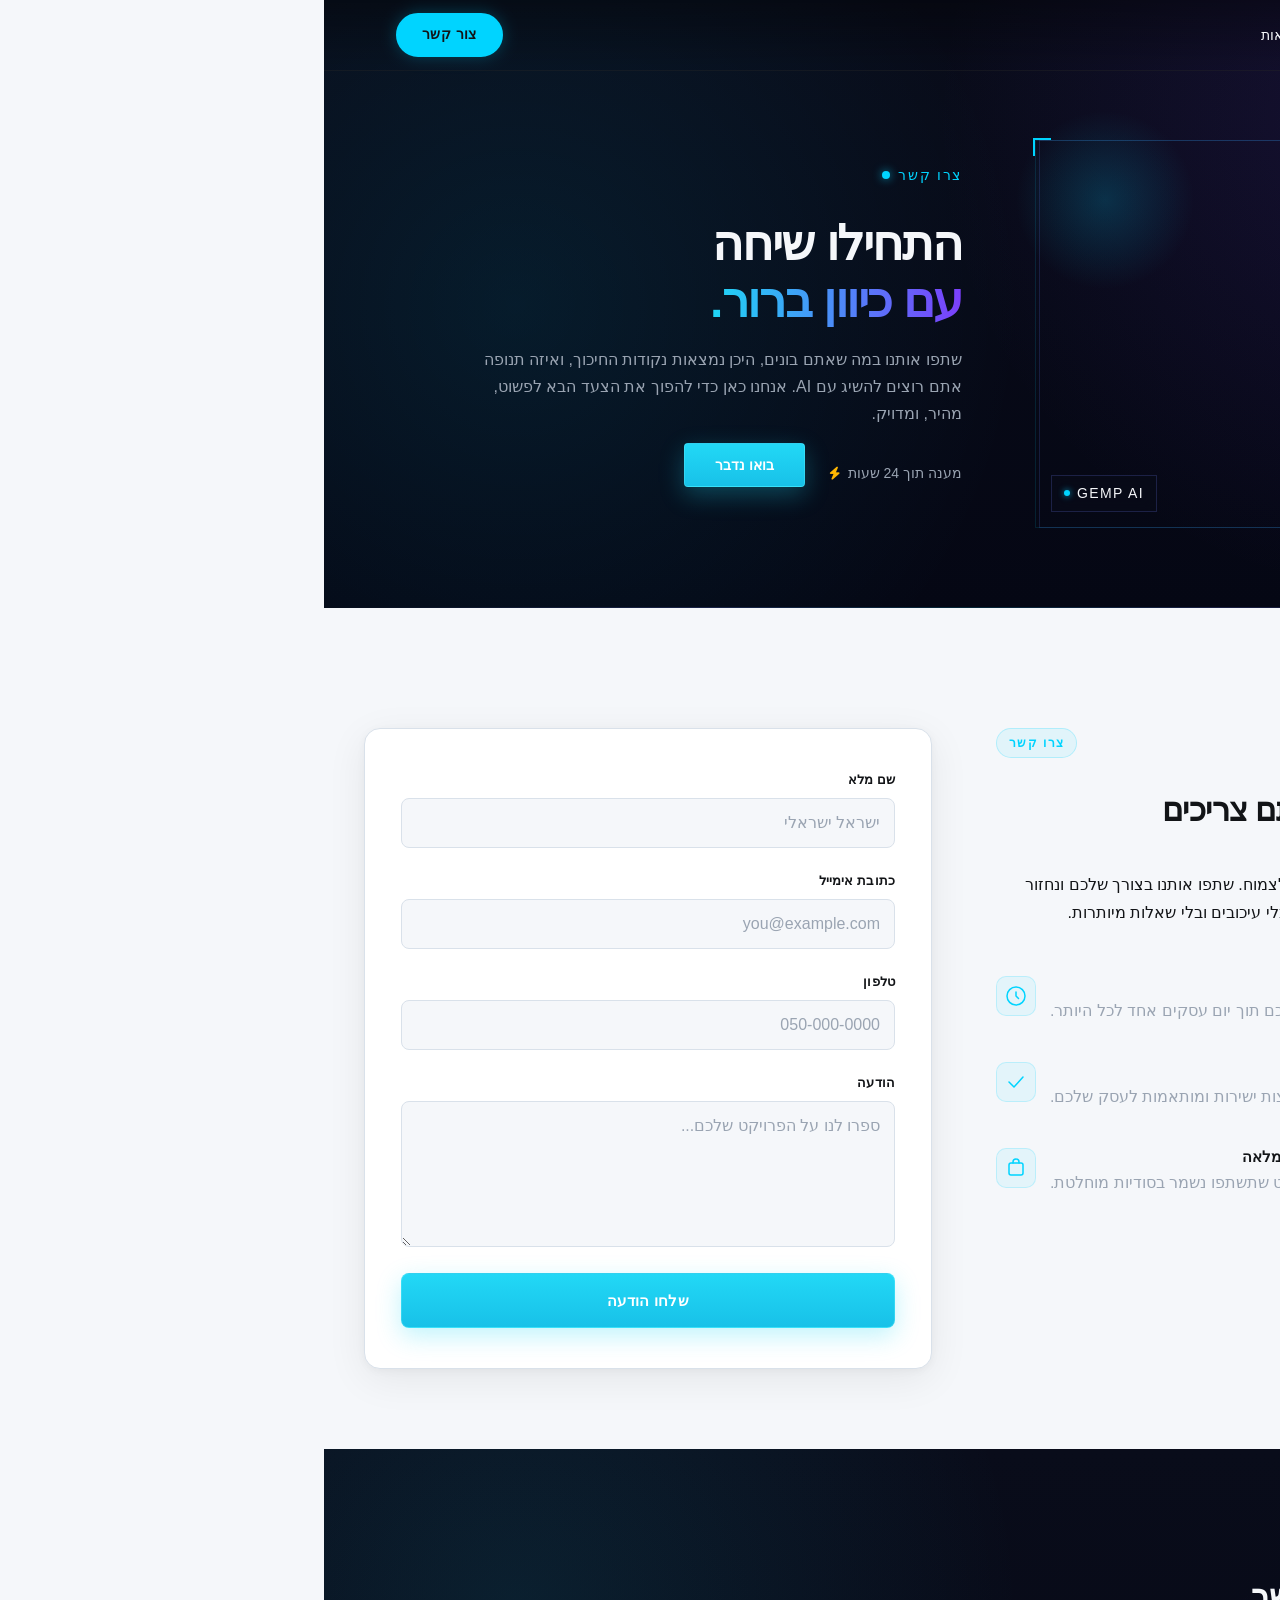
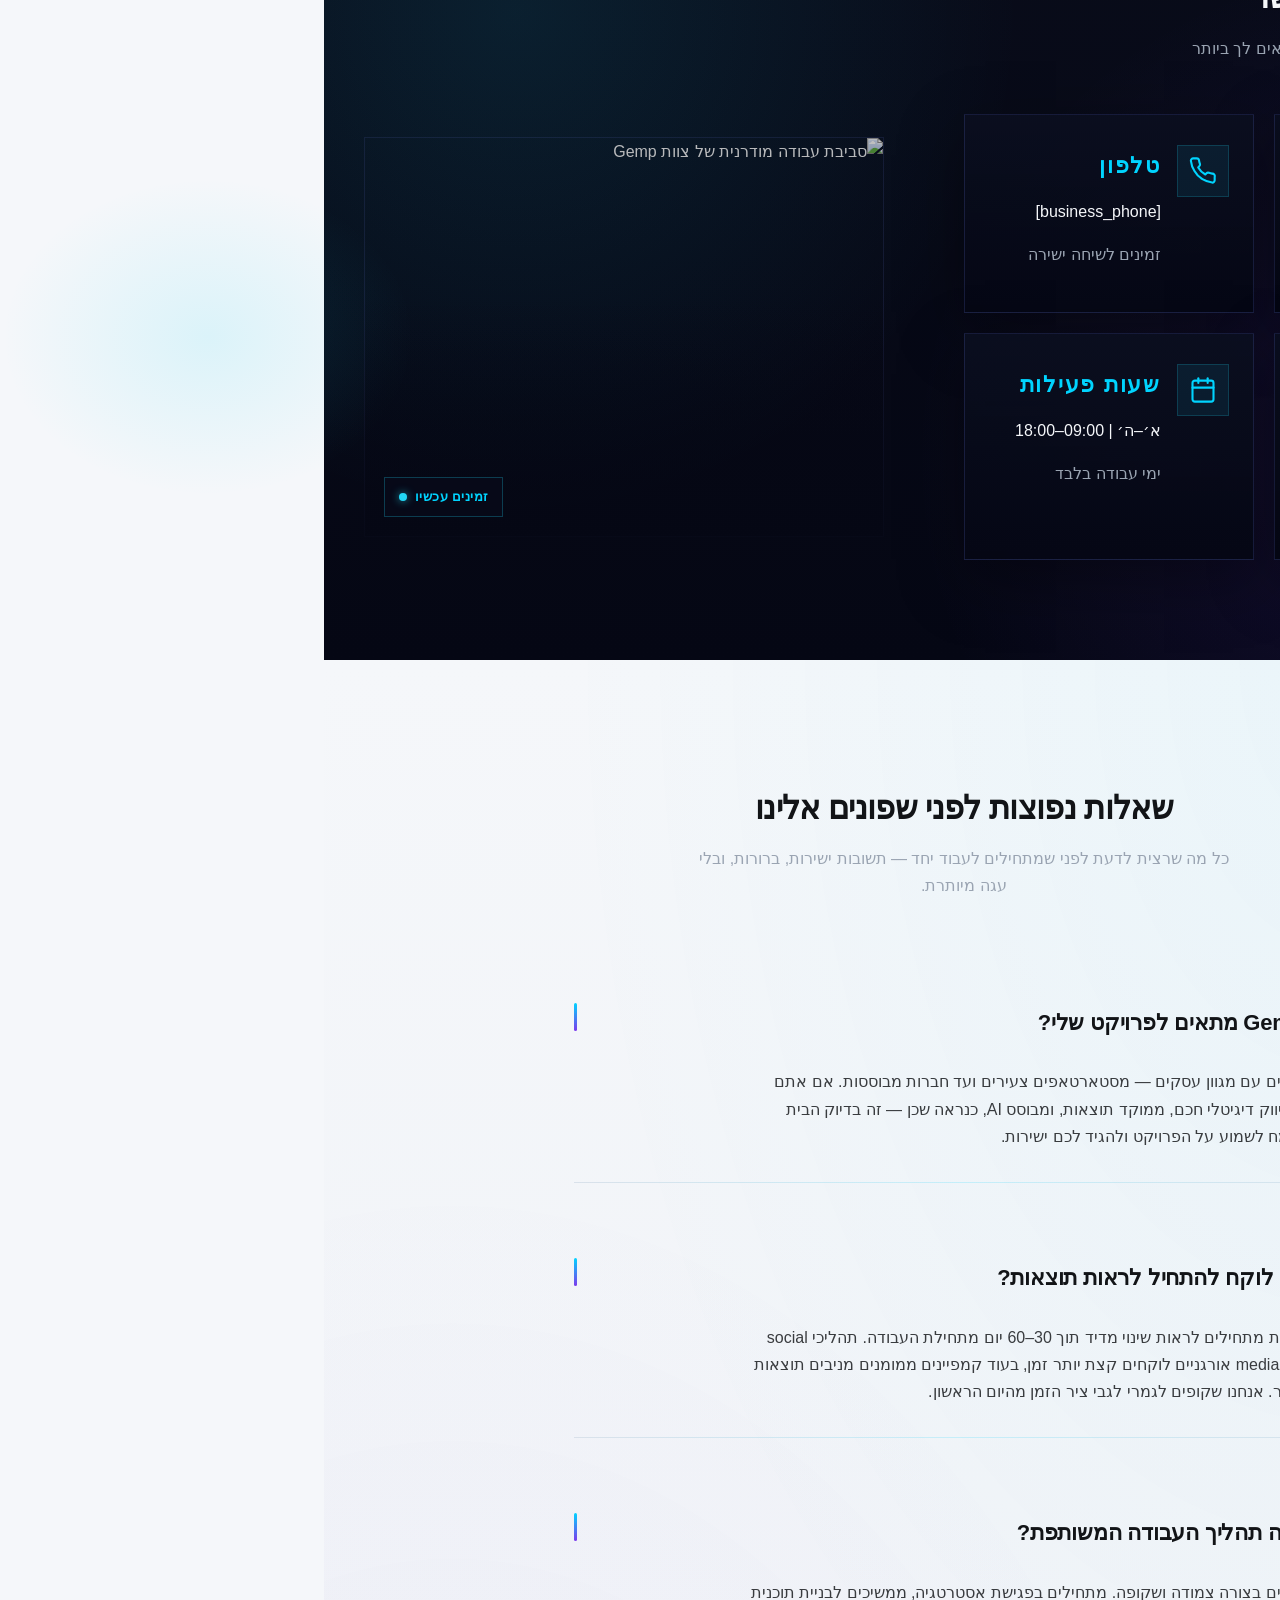
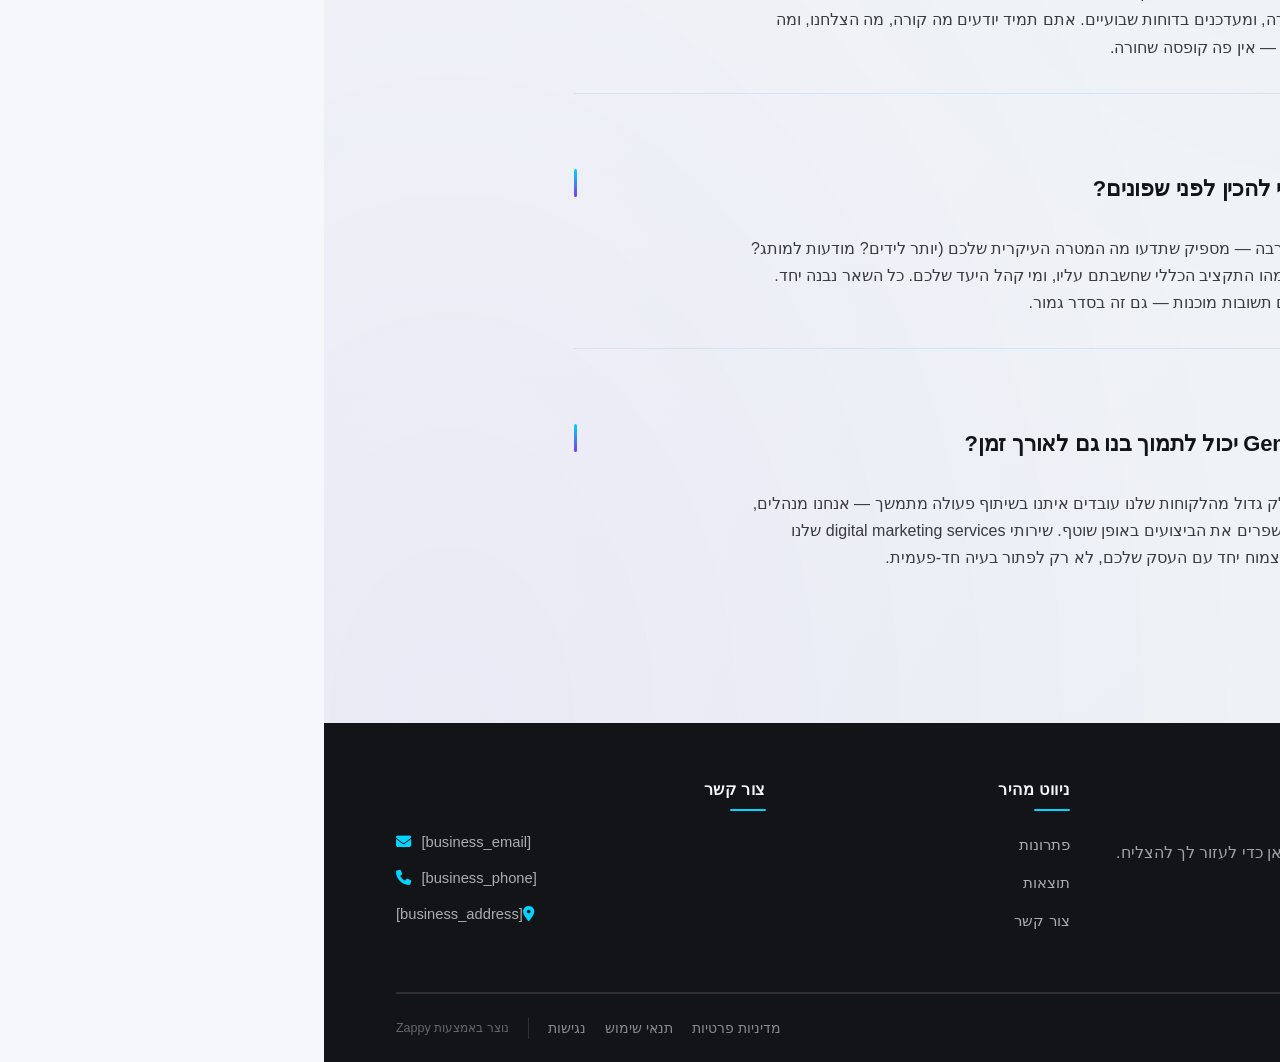
==== commit 4535258e: "Background sync: Progressive GitHub Sync" ====
--- a/public/contact.html
+++ b/public/contact.html
@@ -1 +1 @@
-<!doctype html><html dir="rtl" lang="he"><head><meta charset="UTF-8"><meta content="width=device-width,initial-scale=1" name="viewport"><meta content="index, follow" name="robots"><title>בוא נבנה את ההצלחה שלך ביחד — Gemp</title><meta content="מוכן להפוך את העסק שלך למותג מוביל? צוות המומחים של Gemp בתחום ה-digital marketing services מחכה לך. שלח לנו הודעה עכשיו וקבל ייעוץ ראשוני חינם תוך 24 שעות!" name="description"><meta content="digital marketing services, Gemp, ייעוץ שיווק דיגיטלי, סוכנות שיווק, צור קשר" name="keywords"><script>!function(){"use strict";var t="f76ef1a0-6484-4970-99b6-32717dad3d3b",e="https://api.zappy5.com/api/analytics/track",a=18e5,n=2592e6,o=!0,i=!0,r=!0;var s=function(){var e="zappy_visitor_"+t,a=null;try{if(a=localStorage.getItem(e)){var o=JSON.parse(a),i=Date.now();if(i-o.created<n)return o.lastSeen=i,localStorage.setItem(e,JSON.stringify(o)),o.id}}catch(t){console.warn("Zappy Analytics: LocalStorage not available")}var r="zv_"+Date.now()+"_"+Math.random().toString(36).substr(2,9);try{localStorage.setItem(e,JSON.stringify({id:r,created:Date.now(),lastSeen:Date.now()}))}catch(t){}return r}(),c=function(){var e="zappy_session_"+t,n=null;try{if(n=sessionStorage.getItem(e)){var o=JSON.parse(n),i=Date.now();if(i-o.timestamp<a)return o.timestamp=i,sessionStorage.setItem(e,JSON.stringify(o)),o.id}}catch(t){console.warn("Zappy Analytics: SessionStorage not available")}var r="zs_"+Date.now()+"_"+Math.random().toString(36).substr(2,9);try{sessionStorage.setItem(e,JSON.stringify({id:r,timestamp:Date.now()}))}catch(t){}return r}();function l(a,n){n=n||{};var o={website_id:t,event_type:a,page_path:window.location.pathname,referrer:document.referrer||"direct",visitor_id:s,session_id:c,metadata:n};if(navigator.sendBeacon){var i=new Blob([JSON.stringify(o)],{type:"application/json"});navigator.sendBeacon(e,i)}else fetch(e,{method:"POST",headers:{"Content-Type":"application/json"},body:JSON.stringify(o),keepalive:!0}).catch(function(t){console.warn("Zappy Analytics: Failed to track event",t)})}o&&l("pageview",{title:document.title,url:window.location.href}),i&&document.addEventListener("click",function(t){var e=t.target;if("BUTTON"===e.tagName||e.closest("button")){var a="BUTTON"===e.tagName?e:e.closest("button");l("click",{element:"button",text:a.textContent.trim().substring(0,100),id:a.id||null,class:a.className||null})}else if("A"===e.tagName||e.closest("a")){var n="A"===e.tagName?e:e.closest("a");l("navigation",{element:"link",text:n.textContent.trim().substring(0,100),href:n.href,external:n.hostname!==window.location.hostname})}},!0),r&&document.addEventListener("submit",function(t){var e=t.target;l("form_submit",{form_id:e.id||null,form_name:e.name||null,form_action:e.action||null,form_method:e.method||"GET"})},!0);var d=Date.now();window.addEventListener("beforeunload",function(){l("page_unload",{time_on_page:Math.floor((Date.now()-d)/1e3),page_path:window.location.pathname})}),window.zappyAnalytics={track:l,getVisitorId:function(){return s},getSessionId:function(){return c}}}()</script><meta content="בוא נבנה את ההצלחה שלך ביחד — Gemp" property="og:title"><meta content="מוכן להפוך את העסק שלך למותג מוביל? צוות המומחים של Gemp בתחום ה-digital marketing services מחכה לך. שלח לנו הודעה עכשיו וקבל ייעוץ ראשוני חינם תוך 24 שעות!" property="og:description"><meta content="website" property="og:type"><meta content="he_IL" property="og:locale"><meta content="summary_large_image" name="twitter:card"><meta content="בוא נבנה את ההצלחה שלך ביחד — Gemp" name="twitter:title"><meta content="מוכן להפוך את העסק שלך למותג מוביל? צוות המומחים של Gemp בתחום ה-digital marketing services מחכה לך. שלח לנו הודעה עכשיו וקבל ייעוץ ראשוני חינם תוך 24 שעות!" name="twitter:description"><link href="https://cdnjs.cloudflare.com/ajax/libs/font-awesome/6.4.0/css/all.min.css" rel="stylesheet"><link href="/assets/favicon.ico" rel="icon" type="image/x-icon"><link href="/assets/favicon-16x16.png" rel="icon" type="image/png" sizes="16x16"><link href="/assets/favicon-32x32.png" rel="icon" type="image/png" sizes="32x32"><link href="/assets/favicon-48x48.png" rel="icon" type="image/png" sizes="48x48"><link href="/assets/favicon-192x192.png" rel="icon" type="image/png" sizes="192x192"><link href="/assets/favicon-512x512.png" rel="icon" type="image/png" sizes="512x512"><link href="/assets/apple-touch-icon.png" rel="apple-touch-icon"><link href="https://cdn.jsdelivr.net/npm/vanilla-cookieconsent@3/dist/cookieconsent.css" rel="stylesheet"/><script src="https://cdn.jsdelivr.net/npm/vanilla-cookieconsent@3/dist/cookieconsent.umd.js"></script><script src="https://cdn.jsdelivr.net/gh/mickidum/acc_toolbar/acctoolbar/acctoolbar.min.js"></script><link href="/styles.css" rel="stylesheet"><style id="zappy-dropdown-submenu-styles">#navMenu li:has(.sub-menu),.nav-menu li:has(.sub-menu),.navbar li:has(.sub-menu),nav li:has(.sub-menu){position:relative}#navMenu .sub-menu,.nav-menu .sub-menu,.navbar .sub-menu,nav .sub-menu{display:block!important;position:absolute!important;top:100%;left:0;min-width:220px;background:#fff;border-radius:8px;box-shadow:0 8px 25px rgba(0,0,0,.15);padding:8px 0;opacity:0;visibility:hidden;transform:translateY(10px);transition:all .3s ease;z-index:1000;list-style:none;pointer-events:none}#navMenu li:hover>.sub-menu,.nav-menu li:hover>.sub-menu,.navbar li:hover>.sub-menu,nav li:hover>.sub-menu{opacity:1!important;visibility:visible!important;transform:translateY(0)!important;pointer-events:auto!important}.sub-menu li{list-style:none;margin:0;padding:0}.sub-menu a{display:block!important;padding:10px 16px!important;color:var(--text-dark,#333)!important;font-weight:500;text-decoration:none;white-space:nowrap;transition:background-color .2s}.sub-menu a:hover{background-color:#f5f5f5}[dir=rtl] .nav-menu .sub-menu,[dir=rtl] .navbar .sub-menu,[dir=rtl] nav .sub-menu,html[lang=ar] .nav-menu .sub-menu,html[lang=ar] .navbar .sub-menu,html[lang=ar] nav .sub-menu,html[lang=he] .nav-menu .sub-menu,html[lang=he] .navbar .sub-menu,html[lang=he] nav .sub-menu{left:auto!important;right:0!important}.sub-menu:empty,.sub-menu:not(:has(li)),.sub-menu:not(:has(li:not(.zappy-hidden-menu-item))){display:none!important;opacity:0!important;visibility:hidden!important;pointer-events:none!important}li:has(.menu-group-title):hover>.sub-menu{opacity:1!important;visibility:visible!important;transform:translateY(0)!important;pointer-events:auto!important}#navMenu>li>.menu-group-title,.nav-menu>li>.menu-group-title{display:inline-block;padding:.5rem 1rem;cursor:default;user-select:none}@media (max-width:768px){#navMenu .sub-menu,.nav-menu .sub-menu,.navbar .sub-menu,nav .sub-menu{position:static!important;transform:none!important;box-shadow:none!important;background:0 0!important;max-height:0;overflow:hidden;opacity:0;visibility:hidden;transition:max-height .3s ease,opacity .3s ease;padding:0!important;border-radius:0!important}.sub-menu.mobile-expanded{max-height:500px!important;opacity:1!important;visibility:visible!important;padding:8px 0 8px 16px!important}[dir=rtl] .sub-menu.mobile-expanded,html[lang=he] .sub-menu.mobile-expanded{padding:8px 16px 8px 0!important}#navMenu li:hover>.sub-menu,.nav-menu li:hover>.sub-menu,.navbar li:hover>.sub-menu,nav li:hover>.sub-menu{opacity:0;visibility:hidden;pointer-events:none}#navMenu li>.sub-menu.mobile-expanded,.nav-menu li>.sub-menu.mobile-expanded,.navbar li>.sub-menu.mobile-expanded,nav li>.sub-menu.mobile-expanded{opacity:1!important;visibility:visible!important;pointer-events:auto!important}#navMenu li:has(.sub-menu),.nav-menu li:has(.sub-menu),.navbar li:has(.sub-menu),nav li:has(.sub-menu){display:flex!important;flex-wrap:wrap!important;align-items:center!important;position:relative!important;min-height:44px!important}#navMenu li:has(.sub-menu)>a,.nav-menu li:has(.sub-menu)>a,.navbar li:has(.sub-menu)>a,nav li:has(.sub-menu)>a{flex:1!important;min-width:0!important}#navMenu li:has(.sub-menu)>.menu-group-title,.nav-menu li:has(.sub-menu)>.menu-group-title,.navbar li:has(.sub-menu)>.menu-group-title,nav li:has(.sub-menu)>.menu-group-title{flex:1!important;min-width:0!important;padding:0!important;line-height:inherit!important}#navMenu li:has(.sub-menu)>.sub-menu,.nav-menu li:has(.sub-menu)>.sub-menu,.navbar li:has(.sub-menu)>.sub-menu,nav li:has(.sub-menu)>.sub-menu{flex-basis:100%!important;width:100%!important}#navMenu li:has(.sub-menu)>a [class*=arrow],#navMenu li:has(.sub-menu)>a [class*=chevron],.nav-menu li:has(.sub-menu)>a .fa-angle-down,.nav-menu li:has(.sub-menu)>a .fa-chevron-down,.nav-menu li:has(.sub-menu)>a [class*=arrow],.nav-menu li:has(.sub-menu)>a [class*=chevron],nav li:has(.sub-menu)>a [class*=arrow],nav li:has(.sub-menu)>a [class*=chevron]{display:none!important;visibility:hidden!important}.mobile-submenu-toggle{display:flex!important;align-items:center!important;justify-content:center!important;width:44px!important;height:auto!important;background:0 0!important;border:none!important;cursor:pointer!important;color:var(--text-light)!important;position:static!important;flex-shrink:0!important;align-self:stretch!important;z-index:2!important;padding:0!important;margin:0!important}.mobile-submenu-toggle::after{content:''!important;width:0!important;height:0!important;border-left:6px solid transparent!important;border-right:6px solid transparent!important;border-top:7px solid currentColor!important;transition:transform .3s ease!important}.mobile-submenu-toggle.expanded::after{transform:rotate(180deg)!important}.sub-menu a{padding:10px 0!important;display:block!important;color:var(--text-light)!important}.navbar .sub-menu li a,.zappy-products-dropdown .sub-menu a,nav.navbar .sub-menu li a{color:var(--text-light)!important}}@media (min-width:769px){.mobile-submenu-toggle{display:none!important}}</style><style id="mobile-lang-menu-deployed-css">@media (max-width:768px){.lang-switcher,.nav-container .lang-switcher,.nav-cta-container .lang-switcher,.nav-ecommerce-icons .lang-switcher,.nav-icons-left .lang-switcher,.navbar .lang-switcher,.navbar .nav-cta-container .lang-switcher{display:none!important}.mobile-lang-menu{width:100%;border-top:1px solid rgba(128,128,128,.2);padding:8px 0 0 0;margin-top:8px}.mobile-lang-toggle{display:flex!important;align-items:center;justify-content:space-between;width:100%;padding:12px 16px;background:0 0;border:none;cursor:pointer;font-size:15px;color:inherit;font-family:inherit}.mobile-lang-toggle::after{content:'';display:inline-block;width:8px;height:8px;border-right:2px solid currentColor;border-bottom:2px solid currentColor;transform:rotate(45deg);transition:transform .3s ease;margin-left:8px}.mobile-lang-toggle.expanded::after{transform:rotate(-135deg)}.mobile-lang-options{max-height:0;overflow:hidden;transition:max-height .3s ease}.mobile-lang-options.expanded{max-height:300px}.mobile-lang-option{display:flex!important;align-items:center;gap:10px;padding:10px 24px;text-decoration:none;color:inherit;font-size:14px;font-family:inherit}.mobile-lang-option:hover{background:rgba(128,128,128,.1)}.mobile-lang-option.active{font-weight:600;opacity:.7;pointer-events:none}.mobile-lang-option img{width:20px;height:20px;border-radius:50%}}@media (min-width:769px){.mobile-lang-menu{display:none!important}}</style><style id="zappy-widget-visibility">#mic-access-tool-box,#mic-access-tool-general-button,#mic-init-access-tool #mic-access-tool-box,#mic-init-access-tool #mic-access-tool-general-button,#mic-init-access-tool .mic-access-tool-general-button,._access-icon,._access-menu,.mic-access-tool-box,.mic-access-tool-general-button,div[id*=mic-access-tool-box]{display:none!important;visibility:hidden!important;opacity:0!important;pointer-events:none!important}</style></head><body><nav class="navbar" dir="rtl"><button class="mobile-toggle" aria-label="Menu" id="mobileToggle"><svg fill="none" height="24" viewBox="0 0 24 24" width="24" class="hamburger-icon"><path d="M3 12h18M3 6h18M3 18h18" stroke="currentColor" stroke-linecap="round" stroke-width="2"></path></svg><svg fill="none" height="24" viewBox="0 0 24 24" width="24" class="close-icon" style="display:none"><path d="M18 6L6 18M6 6l12 12" stroke="currentColor" stroke-linecap="round" stroke-width="2"></path></svg></button><button class="phone-header-btn" aria-label="Call" data-phone="[business_phone]"><svg fill="currentColor" height="20" viewBox="0 0 24 24" width="20"><path d="M22 16.92v3a2 2 0 0 1-2.18 2 19.79 19.79 0 0 1-8.63-3.07 19.5 19.5 0 0 1-6-6 19.79 19.79 0 0 1-3.07-8.67A2 2 0 0 1 4.11 2h3a2 2 0 0 1 2 1.72 12.84 12.84 0 0 0 .7 2.81 2 2 0 0 1-.45 2.11L8.09 9.91a16 16 0 0 0 6 6l1.27-1.27a2 2 0 0 1 2.11-.45 12.84 12.84 0 0 0 2.81.7A2 2 0 0 1 22 16.92z"></path></svg></button><div class="nav-container"><div class="nav-right-group"><div class="nav-brand"><a href="/" class="logo-link"><img alt="Gemp" class="logo" src="/assets/business-logo.webp"/></a></div><ul class="nav-menu" id="navMenu"><li><a href="/solutions">פתרונות</a></li><li><a href="/results">תוצאות</a></li></ul></div><div class="nav-cta-container"><a href="/contact" class="nav-cta-btn">צור קשר</a></div></div></nav><script>window.addEventListener("load",function(){const e=document.querySelector(".navbar, nav, header");if(!e)return void console.log("[Navbar] Navbar element not found");let t=document.getElementById("mobileToggle")||document.querySelector(".mobile-toggle")||document.querySelector(".hamburger")||document.querySelector(".hamburger-menu")||document.querySelector(".menu-toggle")||document.querySelector(".burger-menu")||document.querySelector('[aria-label="Menu"]')||document.querySelector('[aria-label="תפריט"]');const o=document.querySelector(".phone-header-btn"),n=window.getComputedStyle(e);let r=n.backgroundColor;if(console.log("[Navbar] Initial navbar background:",r),"transparent"===r||"rgba(0, 0, 0, 0)"===r||r.startsWith("rgba")&&r.includes(", 0)")){const e=n.backgroundImage;if(e&&"none"!==e)console.log("[Navbar] Navbar has background image/gradient, using dark text"),r="rgb(240, 240, 240)";else{const e=window.getComputedStyle(document.body).backgroundColor;console.log("[Navbar] Navbar transparent, using body background:",e),r=e}}const i=r.match(/\d+/g);if(i&&i.length>=3){const e=(.299*parseInt(i[0])+.587*parseInt(i[1])+.114*parseInt(i[2]))/255;console.log("[Navbar] Mobile button colors preserved from Claude CSS (luminance:",e.toFixed(2)+")");const n=document.createElement("style");n.id="zappy-mobile-nav-fix";document.documentElement.lang;document.documentElement.dir,n.textContent='\n        /* Hide mobile buttons on desktop, show only on mobile */\n        @media (min-width: 769px) {\n          .mobile-toggle,\n          .phone-header-btn {\n            display: none !important;\n          }\n        }\n        \n        /* Show and position mobile buttons correctly on mobile */\n        @media (max-width: 768px) {\n          .mobile-toggle,\n          .phone-header-btn {\n            position: absolute !important;\n            top: 50% !important;\n            transform: translateY(-50%) !important;\n            z-index: 1001 !important;\n            display: flex !important;\n            align-items: center !important;\n            justify-content: center !important;\n            width: 36px !important;\n            height: 36px !important;\n            border-radius: 50% !important;\n            border: none !important;\n            cursor: pointer !important;\n            padding: 6px !important;\n            background: none !important;\n            color: var(--nav-text, var(--text-light)) !important;\n          }\n          \n          /* LTR positioning (default): hamburger LEFT, phone RIGHT */\n          html:not([dir="rtl"]):not([lang="he"]):not([lang="ar"]) .mobile-toggle,\n          html[dir="ltr"] .mobile-toggle {\n            left: 12px !important;\n            right: auto !important;\n          }\n          html:not([dir="rtl"]):not([lang="he"]):not([lang="ar"]) .phone-header-btn,\n          html[dir="ltr"] .phone-header-btn {\n            right: 12px !important;\n            left: auto !important;\n          }\n          \n          /* RTL positioning: hamburger RIGHT, phone LEFT */\n          html[dir="rtl"] .mobile-toggle,\n          html[lang="he"] .mobile-toggle,\n          html[lang="ar"] .mobile-toggle {\n            right: 12px !important;\n            left: auto !important;\n          }\n          html[dir="rtl"] .phone-header-btn,\n          html[lang="he"] .phone-header-btn,\n          html[lang="ar"] .phone-header-btn {\n            left: 12px !important;\n            right: auto !important;\n          }\n          \n          /* CRITICAL: Ensure nav-container has min-height on mobile */\n          /* All children are positioned absolutely/fixed on mobile, so height:auto collapses to 0 */\n          .nav-container {\n            min-height: 70px !important;\n            position: relative !important;\n          }\n          \n          /* Ensure SVG icons are properly sized and inherit color */\n          .mobile-toggle svg,\n          .phone-header-btn svg {\n            width: 24px !important;\n            height: 24px !important;\n            /* Don\'t force display - let JavaScript control hamburger/close toggle */\n          }\n          \n          /* Reset nav-cta-container on mobile - remove desktop box-shadow/padding */\n          /* that creates a visible ghost box when CTA button is hidden */\n          .nav-cta-container {\n            box-shadow: none !important;\n            padding: 0 !important;\n          }\n          \n          /* Hide nav-cta-container entirely on mobile when there\'s no lang-switcher */\n          /* (only the CTA button is inside, and it\'s hidden on mobile) */\n          .nav-cta-container:not(:has(.lang-switcher)) {\n            display: none !important;\n          }\n          \n          /* CRITICAL: Prevent hero image fade gradient from bleeding over headline text */\n          /* The .image-fade-gradient has bottom: -30px (extends below parent) */\n          /* On mobile stacked layout, this overlaps the h1 text below the image */\n          .hero-image-column {\n            overflow: hidden !important;\n          }\n          .image-fade-gradient {\n            bottom: 0 !important;\n          }\n          \n          /* Hide desktop language switcher on mobile - hamburger menu handles it */\n          /* High specificity to override stored CSS */\n          .lang-switcher,\n          .nav-cta-container .lang-switcher,\n          .nav-container .lang-switcher,\n          .navbar .lang-switcher,\n          .navbar .nav-cta-container .lang-switcher {\n            display: none !important;\n          }\n        }\n      ';const r=document.getElementById("zappy-mobile-nav-fix");r&&r.remove(),document.head.appendChild(n),console.log("[Navbar] Critical CSS injected for mobile nav positioning");const l=window.innerWidth<=768;if(t){const e=t.querySelector(".hamburger-icon"),o=t.querySelector(".close-icon");e&&(e.style.setProperty("width","24px","important"),e.style.setProperty("height","24px","important"),e.style.setProperty("display","block","important")),o&&(o.style.setProperty("width","24px","important"),o.style.setProperty("height","24px","important"),o.style.setProperty("display","none","important")),l?(t.style.setProperty("position","absolute","important"),t.style.setProperty("top","50%","important"),t.style.setProperty("transform","translateY(-50%)","important"),t.style.setProperty("z-index","1001","important"),t.style.removeProperty("left"),t.style.removeProperty("right"),console.log("[Navbar] Mobile toggle positioning applied (mobile viewport)")):(t.style.removeProperty("position"),t.style.removeProperty("top"),t.style.removeProperty("transform"),t.style.removeProperty("z-index"),t.style.removeProperty("left"),t.style.removeProperty("right"),console.log("[Navbar] Desktop viewport - cleared mobile toggle inline positioning"))}if(o){const e=o.querySelector("svg");e&&(e.style.width="24px",e.style.height="24px",e.setAttribute("width","24"),e.setAttribute("height","24")),l?(o.style.setProperty("position","absolute","important"),o.style.setProperty("top","50%","important"),o.style.setProperty("transform","translateY(-50%)","important"),o.style.setProperty("z-index","1001","important"),o.style.removeProperty("left"),o.style.removeProperty("right"),console.log("[Navbar] Phone button positioning applied (mobile viewport)")):(o.style.removeProperty("position"),o.style.removeProperty("top"),o.style.removeProperty("transform"),o.style.removeProperty("z-index"),o.style.removeProperty("left"),o.style.removeProperty("right"),console.log("[Navbar] Desktop viewport - cleared phone button inline positioning"))}}else console.log("[Navbar] Could not parse background color:",r);t=document.getElementById("mobileToggle")||document.querySelector(".mobile-toggle")||document.querySelector(".hamburger")||document.querySelector(".hamburger-menu")||document.querySelector(".menu-toggle")||document.querySelector(".burger-menu")||document.querySelector('[aria-label="Menu"]')||document.querySelector('[aria-label="תפריט"]');const l=document.getElementById("navMenu")||document.querySelector(".nav-menu")||document.querySelector(".nav-links")||document.querySelector("nav ul:not(.submenu)");if(!t||!l)return void console.log("[Navbar] Mobile toggle or menu not found:",{toggle:!!t,menu:!!l});l.id||(l.id="navMenu"),console.log("[Navbar] Initializing mobile menu...");const a=t.cloneNode(!0);t.parentNode.replaceChild(a,t),a.addEventListener("click",function(e){e.preventDefault(),e.stopPropagation();const t=this.querySelector(".hamburger-icon"),o=this.querySelector(".close-icon");l.classList.contains("active")?(l.classList.remove("active"),t&&t.style.setProperty("display","block","important"),o&&o.style.setProperty("display","none","important"),document.body.style.overflow="",console.log("[Navbar] Menu closed")):(l.classList.add("active"),t&&t.style.setProperty("display","none","important"),o&&o.style.setProperty("display","block","important"),document.body.style.overflow="hidden",console.log("[Navbar] Menu opened"))}),l.querySelectorAll("a").forEach(function(e){e.addEventListener("click",function(){if("#"===this.getAttribute("href"))return;const e=a.querySelector(".hamburger-icon"),t=a.querySelector(".close-icon");l.classList.remove("active"),e&&e.style.setProperty("display","block","important"),t&&t.style.setProperty("display","none","important"),document.body.style.overflow="",console.log("[Navbar] Menu closed (link clicked)")})});var s=l.querySelectorAll(".dropdown-toggle");s.forEach(function(e){e.addEventListener("click",function(e){e.preventDefault(),e.stopPropagation();var t=this.closest(".nav-dropdown");t&&(t.parentNode.querySelectorAll(".nav-dropdown.open").forEach(function(e){e!==t&&e.classList.remove("open")}),t.classList.toggle("open"),console.log("[Navbar] Dropdown toggled:",t.classList.contains("open")?"open":"closed"))})}),document.addEventListener("click",function(e){e.target.closest(".nav-dropdown")||document.querySelectorAll(".nav-dropdown.open").forEach(function(e){e.classList.remove("open")})}),console.log("[Navbar] Dropdown handlers initialized for "+s.length+" dropdowns"),o&&o.addEventListener("click",function(){const e=document.querySelectorAll('a[href^="tel:"]'),t=e.length>0?e[0].getAttribute("href").replace("tel:",""):"[business_phone]";window.location.href="tel:"+t,console.log("[Navbar] Phone button clicked")}),console.log("[Navbar] Mobile menu initialized successfully");const p=function(){const e=document.querySelector(".whatsapp-float");e&&(window.innerWidth>=769?(e.style.setProperty("display","none","important"),e.style.setProperty("visibility","hidden","important"),e.style.setProperty("opacity","0","important"),e.style.setProperty("pointer-events","none","important"),console.log("[WhatsApp] Button hidden on desktop")):(e.style.removeProperty("display"),e.style.removeProperty("visibility"),e.style.removeProperty("opacity"),e.style.removeProperty("pointer-events"),console.log("[WhatsApp] Button visible on mobile")))};let c;p(),window.addEventListener("resize",function(){clearTimeout(c),c=setTimeout(p,100)})})</script><main><section class="contact-intro-section" data-layout-spec="צור קשר-intro" dir="rtl"><div class="contact-intro-container"><div class="contact-intro-text"><div class="contact-intro-label"><span class="label-dot"></span><small>צרו קשר</small></div><h1 class="contact-intro-heading">התחילו שיחה<br><span class="heading-accent">עם כיוון ברור.</span></h1><p class="contact-intro-body">שתפו אותנו במה שאתם בונים, היכן נמצאות נקודות החיכוך, ואיזה תנופה אתם רוצים להשיג עם AI. אנחנו כאן כדי להפוך את הצעד הבא לפשוט, מהיר, ומדויק.</p><div class="contact-intro-cta-row"><a href="#contact-form" class="btn-primary contact-intro-btn">בואו נדבר</a><div class="contact-intro-meta"><span class="meta-icon"><i class="fas fa-bolt"></i></span><small>מענה תוך 24 שעות</small></div></div></div><div class="contact-intro-visual"><div class="visual-frame"><div class="visual-glow-top"></div><div class="visual-glow-bottom"></div><img alt="ויזואליה טכנית אלגנטית של ממשק AI" class="contact-intro-img" src="/assets/site-contact-intro-image-1.webp" data-context="Abstract dark technical line-art composition for an AI marketing agency contact page. Dark near-black background with fine cyan and violet geometric circuit-board lines, node points, and data flow paths. Minimalist, elegant, and technical. Subtle glow effects in cyan (#00D4FF) and violet (#7C3AED). No people, no text. Cinematic and premium mood." data-placeholder="contact-intro-image-1" height="420" width="560"><div class="visual-border-overlay"></div><div class="visual-corner visual-corner--tl"></div><div class="visual-corner visual-corner--br"></div><div class="visual-tag"><span class="tag-dot"></span><small>Gemp AI</small></div></div></div></div><div class="contact-intro-grid-line" aria-hidden="true"></div></section><section class="contact-contact-form-section" data-layout-spec="צור קשר-contact-form" dir="rtl"><div class="contact-contact-form-container"><div class="contact-copy-col"><span class="contact-label">צרו קשר</span><h2 class="contact-heading">ספרו ל-Gemp מה אתם צריכים</h2><p class="contact-intro">אנחנו כאן כדי לעזור לכם לצמוח. שתפו אותנו בצורך שלכם ונחזור אליכם עם הכיוון הנכון — בלי עיכובים ובלי שאלות מיותרות.</p><ul class="contact-expectations"><li class="contact-expectation-item"><span class="contact-expectation-icon" aria-hidden="true"><svg fill="none" height="20" viewBox="0 0 20 20" width="20" data-element-type="icon" data-icon-type="svg" xmlns="http://www.w3.org/2000/svg"><circle cx="10" cy="10" r="9" stroke="currentColor" stroke-width="1.5"></circle><path d="M10 6v4l2.5 2.5" stroke="currentColor" stroke-linecap="round" stroke-width="1.5" stroke-linejoin="round"></path></svg></span><div class="contact-expectation-text"><strong>מענה מהיר</strong><p>חוזרים אליכם תוך יום עסקים אחד לכל היותר.</p></div></li><li class="contact-expectation-item"><span class="contact-expectation-icon" aria-hidden="true"><svg fill="none" height="20" viewBox="0 0 20 20" width="20" data-element-type="icon" data-icon-type="svg" xmlns="http://www.w3.org/2000/svg"><path d="M3 10l5 5L17 5" stroke="currentColor" stroke-linecap="round" stroke-width="1.5" stroke-linejoin="round"></path></svg></span><div class="contact-expectation-text"><strong>ייעוץ מעשי</strong><p>מקבלים המלצות ישירות ומותאמות לעסק שלכם.</p></div></li><li class="contact-expectation-item"><span class="contact-expectation-icon" aria-hidden="true"><svg fill="none" height="20" viewBox="0 0 20 20" width="20" data-element-type="icon" data-icon-type="svg" xmlns="http://www.w3.org/2000/svg"><rect height="12" rx="2" width="14" x="3" y="5" stroke="currentColor" stroke-width="1.5"></rect><path d="M7 5V4a3 3 0 016 0v1" stroke="currentColor" stroke-linecap="round" stroke-width="1.5"></path></svg></span><div class="contact-expectation-text"><strong>סודיות מלאה</strong><p>כל פרט שתשתפו נשמר בסודיות מוחלטת.</p></div></li></ul></div><div class="contact-form-col"><div class="contact-form-card"><form class="contact-form" novalidate=""><div class="contact-field-group"><label class="contact-field-label" for="cf-name">שם מלא</label><input autocomplete="name" class="contact-field-input" id="cf-name" name="name" placeholder="ישראל ישראלי" type="text"></div><div class="contact-field-group"><label class="contact-field-label" for="cf-email">כתובת אימייל</label><input autocomplete="email" class="contact-field-input" id="cf-email" name="email" placeholder="you@example.com" type="email"></div><div class="contact-field-group"><label class="contact-field-label" for="cf-phone">טלפון</label><input autocomplete="tel" class="contact-field-input" id="cf-phone" name="phone" placeholder="050-000-0000" type="tel"></div><div class="contact-field-group"><label class="contact-field-label" for="cf-message">הודעה</label><textarea class="contact-field-input contact-field-textarea" id="cf-message" name="message" placeholder="ספרו לנו על הפרויקט שלכם..." rows="5"></textarea></div><button class="btn-primary contact-submit-btn" type="submit">שלחו הודעה</button></form></div></div></div></section><section class="contact-details-section" data-layout-spec="צור קשר-details" dir="rtl"><div class="contact-details-container"><div class="contact-details-header"><h2 class="contact-details-title">דרכים ישירות ליצור קשר</h2><p class="contact-details-subtitle">אנחנו כאן בשבילך — בחר את הערוץ המתאים לך ביותר</p></div><div class="contact-details-layout"><div class="contact-cards-grid"><article class="contact-card"><div class="contact-card-icon-wrap"><svg fill="none" height="28" viewBox="0 0 24 24" width="28" data-element-type="icon" data-icon-type="svg" xmlns="http://www.w3.org/2000/svg" aria-hidden="true" stroke="currentColor" stroke-linecap="round" stroke-linejoin="round" stroke-width="1.8"><rect height="16" rx="2" width="20" x="2" y="4"></rect><path d="M22 7l-8.97 5.7a1.94 1.94 0 0 1-2.06 0L2 7"></path></svg></div><div class="contact-card-body"><h3 class="contact-card-label">דוא"ל</h3><p class="contact-card-value">[business_email]</p><p class="contact-card-note">שלח לנו הודעה בכל עת</p></div></article><article class="contact-card"><div class="contact-card-icon-wrap"><svg fill="none" height="28" viewBox="0 0 24 24" width="28" data-element-type="icon" data-icon-type="svg" xmlns="http://www.w3.org/2000/svg" aria-hidden="true" stroke="currentColor" stroke-linecap="round" stroke-linejoin="round" stroke-width="1.8"><path d="M22 16.92v3a2 2 0 0 1-2.18 2 19.79 19.79 0 0 1-8.63-3.07A19.5 19.5 0 0 1 4.69 12a19.79 19.79 0 0 1-3.07-8.67A2 2 0 0 1 3.6 1.18h3a2 2 0 0 1 2 1.72c.127.96.361 1.903.7 2.81a2 2 0 0 1-.45 2.11L7.91 8.91a16 16 0 0 0 6.1 6.1l.99-.99a2 2 0 0 1 2.11-.45c.907.339 1.85.573 2.81.7A2 2 0 0 1 22 16.92z"></path></svg></div><div class="contact-card-body"><h3 class="contact-card-label">טלפון</h3><p class="contact-card-value">[business_phone]</p><p class="contact-card-note">זמינים לשיחה ישירה</p></div></article><article class="contact-card"><div class="contact-card-icon-wrap"><svg fill="none" height="28" viewBox="0 0 24 24" width="28" data-element-type="icon" data-icon-type="svg" xmlns="http://www.w3.org/2000/svg" aria-hidden="true" stroke="currentColor" stroke-linecap="round" stroke-linejoin="round" stroke-width="1.8"><circle cx="12" cy="12" r="10"></circle><polyline points="12 6 12 12 16 14"></polyline></svg></div><div class="contact-card-body"><h3 class="contact-card-label">זמן תגובה</h3><p class="contact-card-value">עד 24 שעות</p><p class="contact-card-note">נחזור אליך בהקדם האפשרי</p></div></article><article class="contact-card"><div class="contact-card-icon-wrap"><svg fill="none" height="28" viewBox="0 0 24 24" width="28" data-element-type="icon" data-icon-type="svg" xmlns="http://www.w3.org/2000/svg" aria-hidden="true" stroke="currentColor" stroke-linecap="round" stroke-linejoin="round" stroke-width="1.8"><rect height="18" rx="2" width="18" x="3" y="4" ry="2"></rect><line x1="16" x2="16" y1="2" y2="6"></line><line x1="8" x2="8" y1="2" y2="6"></line><line x1="3" x2="21" y1="10" y2="10"></line></svg></div><div class="contact-card-body"><h3 class="contact-card-label">שעות פעילות</h3><p class="contact-card-value">א׳–ה׳ | 09:00–18:00</p><p class="contact-card-note">ימי עבודה בלבד</p></div></article></div><div class="contact-details-image-wrap"><div class="contact-image-glow"></div><img alt="סביבת עבודה מודרנית של צוות Gemp" class="contact-workspace-img" src="/assets/site-contact-details-image-1.webp" data-context="A modern dark high-tech workspace environment with multiple screens showing AI marketing dashboards, deep blue and purple ambient lighting, sleek desk setup, cinematic atmosphere, professional team environment for a digital marketing agency" data-placeholder="contact-details-image-1" height="400" width="600"><div class="contact-image-overlay"></div><div class="contact-image-badge"><span class="badge-dot"></span><span class="badge-text">זמינים עכשיו</span></div></div></div></div></section><section class="contact-faq-section" data-layout-spec="צור קשר-faq" dir="rtl"><div class="contact-faq-container"><div class="contact-faq-header"><h2 class="contact-faq-title">שאלות נפוצות לפני שפונים אלינו</h2><p class="contact-faq-subtitle">כל מה שרצית לדעת לפני שמתחילים לעבוד יחד — תשובות ישירות, ברורות, ובלי עגה מיותרת.</p></div><div class="contact-faq-list"><article class="contact-faq-item"><div class="contact-faq-question-row"><span class="contact-faq-accent-line" aria-hidden="true"></span><h3 class="contact-faq-question">האם Gemp מתאים לפרויקט שלי?</h3></div><p class="contact-faq-answer">אנחנו עובדים עם מגוון עסקים — מסטארטאפים צעירים ועד חברות מבוססות. אם אתם מחפשים שיווק דיגיטלי חכם, ממוקד תוצאות, ומבוסס AI, כנראה שכן — זה בדיוק הבית שלכם. נשמח לשמוע על הפרויקט ולהגיד לכם ישירות.</p><div class="contact-faq-separator" aria-hidden="true"></div></article><article class="contact-faq-item"><div class="contact-faq-question-row"><span class="contact-faq-accent-line" aria-hidden="true"></span><h3 class="contact-faq-question">כמה זמן לוקח להתחיל לראות תוצאות?</h3></div><p class="contact-faq-answer">רוב הלקוחות מתחילים לראות שינוי מדיד תוך 30–60 יום מתחילת העבודה. תהליכי social media marketing אורגניים לוקחים קצת יותר זמן, בעוד קמפיינים ממומנים מניבים תוצאות מהירות יותר. אנחנו שקופים לגמרי לגבי ציר הזמן מהיום הראשון.</p><div class="contact-faq-separator" aria-hidden="true"></div></article><article class="contact-faq-item"><div class="contact-faq-question-row"><span class="contact-faq-accent-line" aria-hidden="true"></span><h3 class="contact-faq-question">איך נראה תהליך העבודה המשותפת?</h3></div><p class="contact-faq-answer">אנחנו עובדים בצורה צמודה ושקופה. מתחילים בפגישת אסטרטגיה, ממשיכים לבניית תוכנית פעולה ברורה, ומעדכנים בדוחות שבועיים. אתם תמיד יודעים מה קורה, מה הצלחנו, ומה השלב הבא — אין פה קופסה שחורה.</p><div class="contact-faq-separator" aria-hidden="true"></div></article><article class="contact-faq-item"><div class="contact-faq-question-row"><span class="contact-faq-accent-line" aria-hidden="true"></span><h3 class="contact-faq-question">מה כדאי להכין לפני שפונים?</h3></div><p class="contact-faq-answer">לא צריך הרבה — מספיק שתדעו מה המטרה העיקרית שלכם (יותר לידים? מודעות למותג? מכירות?), מהו התקציב הכללי שחשבתם עליו, ומי קהל היעד שלכם. כל השאר נבנה יחד. אם אין לכם תשובות מוכנות — גם זה בסדר גמור.</p><div class="contact-faq-separator" aria-hidden="true"></div></article><article class="contact-faq-item"><div class="contact-faq-question-row"><span class="contact-faq-accent-line" aria-hidden="true"></span><h3 class="contact-faq-question">האם Gemp יכול לתמוך בנו גם לאורך זמן?</h3></div><p class="contact-faq-answer">בהחלט. חלק גדול מהלקוחות שלנו עובדים איתנו בשיתוף פעולה מתמשך — אנחנו מנהלים, מייעלים ומשפרים את הביצועים באופן שוטף. שירותי digital marketing services שלנו מתוכננים לצמוח יחד עם העסק שלכם, לא רק לפתור בעיה חד-פעמית.</p></article></div></div></section></main><footer class="site-footer"><div class="footer-container"><div class="footer-top"><div class="footer-col footer-brand"><img alt="Gemp" class="logo" src="/assets/business-logo.webp"/><p class="footer-tagline">פתרונות מקצועיים לכל צורך. אנחנו כאן כדי לעזור לך להצליח.</p><div class="footer-social"><a href="[facebook_handle]" aria-label="Facebook"><i class="fab fa-facebook-f"></i></a><a href="[instagram_handle]" aria-label="Instagram"><i class="fab fa-instagram"></i></a><a href="[whatsapp_handle]" aria-label="WhatsApp"><i class="fab fa-whatsapp"></i></a></div></div><div class="footer-col footer-links"><h4 class="footer-heading">ניווט מהיר</h4><ul><li><a href="/solutions">פתרונות</a></li><li><a href="/results">תוצאות</a></li><li><a href="/contact">צור קשר</a></li></ul></div><div class="footer-col footer-contact"><h4 class="footer-heading">צור קשר</h4><ul class="contact-list"><li><i class="fas fa-envelope"></i><a href="mailto:[business_email]">[business_email]</a></li><li><i class="fas fa-phone"></i><a href="tel:[business_phone]">[business_phone]</a></li><li><a href="/"><i class="fas fa-map-marker-alt"></i><span>[business_address]</span></a></li></ul></div></div><div class="footer-bottom"><div class="footer-copyright">© 2026 Gemp. כל הזכויות שמורות.</div><div class="footer-legal"><a href="/privacy">מדיניות פרטיות</a><a href="/terms">תנאי שימוש</a><a href="/accessibility">נגישות</a><a href="https://zappy5.com" class="zappy-attribution" target="_blank">נוצר באמצעות Zappy</a></div></div></div></footer><a href="https://wa.me/[whatsapp_handle]" class="whatsapp-float" aria-label="WhatsApp"><i class="fab fa-whatsapp"></i></a><div data-integration="accessibility:toolbar"></div><script src="/script.js"></script><script id="zappy-mobile-submenu-script">!function(){function e(){if(window.innerWidth>768)return document.querySelectorAll(".mobile-submenu-toggle").forEach(function(e){e.remove()}),void document.querySelectorAll(".sub-menu.mobile-expanded").forEach(function(e){e.classList.remove("mobile-expanded")});document.querySelectorAll(".nav-menu li:has(.sub-menu), nav li:has(.sub-menu), .navbar li:has(.sub-menu), #navMenu li:has(.sub-menu)").forEach(function(e){if(!e.querySelector(".mobile-submenu-toggle")){var t=e.querySelector(".sub-menu"),n=e.querySelector(":scope > a");if(t&&n){var o=document.createElement("button");o.className="mobile-submenu-toggle",o.setAttribute("aria-label","Toggle submenu"),o.setAttribute("type","button"),n.insertAdjacentElement("afterend",o),o.addEventListener("click",function(e){e.preventDefault(),e.stopPropagation(),document.querySelectorAll(".sub-menu.mobile-expanded").forEach(function(e){if(e!==t){e.classList.remove("mobile-expanded");var n=e.parentElement.querySelector(".mobile-submenu-toggle");n&&n.classList.remove("expanded")}}),t.classList.toggle("mobile-expanded"),o.classList.toggle("expanded")})}}})}var t;"loading"===document.readyState?document.addEventListener("DOMContentLoaded",e):e(),window.addEventListener("resize",function(){clearTimeout(t),t=setTimeout(e,250)});var n=new MutationObserver(function(t){t.forEach(function(t){if("attributes"===t.type){var n=t.target;n.classList&&(n.classList.contains("active")||n.classList.contains("open"))&&setTimeout(e,100)}})});setTimeout(function(){document.querySelectorAll(".mobile-menu, .nav-menu, #navMenu, nav").forEach(function(e){n.observe(e,{attributes:!0,attributeFilter:["class","style"]})})},500)}()</script><script id="zappy-navbar-scroll-effect">!function(){var e=document.querySelector("nav.navbar,.navbar:not(.zappy-catalog-menu)"),t=document.querySelector(".zappy-catalog-menu,#zappy-catalog-menu");if(e){var r="rgba(18,20,23,0.85)",o=getComputedStyle(document.documentElement),a=(o.getPropertyValue("--text-dark").trim(),o.getPropertyValue("--text-light").trim()||"#ffffff");e.style.transition="background 0.3s ease,backdrop-filter 0.3s ease,-webkit-backdrop-filter 0.3s ease,box-shadow 0.3s ease",t&&(t.style.transition="background 0.3s ease,backdrop-filter 0.3s ease,-webkit-backdrop-filter 0.3s ease");var s="a,.navbar-brand,.navbar-brand a,.dropdown-toggle,.mobile-toggle,.phone-header-btn,.mobile-hamburger-btn,.mobile-close-btn,.mobile-submenu-toggle,.nav-link",n=["cart-link","login-link","nav-search-toggle","search-toggle"];window.addEventListener("scroll",w,{passive:!0}),window.addEventListener("resize",w,{passive:!0}),w();var l=document.querySelector('section[class*="hero"],[data-hero-type],main>section:first-child'),i=!1;if(l){var d=getComputedStyle(l),p=d.backgroundImage;if(p&&"none"!==p)if(-1!==p.indexOf("url(")){var c=d.backgroundColor.match(/\d+/g);i=!(c&&c.length>=3)||v(parseInt(c[0]),parseInt(c[1]),parseInt(c[2]))<.4}else if(-1!==p.indexOf("gradient")){var b=p.match(/rgba?\(\s*(\d+)\s*,\s*(\d+)\s*,\s*(\d+)/g);if(b&&b.length>0){for(var y=0,g=0;g<b.length;g++){var m=b[g].match(/\d+/g);y+=v(parseInt(m[0]),parseInt(m[1]),parseInt(m[2]))}i=y/b.length<.4}else i=!0}else i=!0;else{var u=d.backgroundColor.match(/\d+/g);u&&u.length>=3&&(i=v(parseInt(u[0]),parseInt(u[1]),parseInt(u[2]))<.4)}}i||(window.removeEventListener("scroll",w),window.removeEventListener("resize",w),e.classList.add("scrolled"),window.innerWidth>768&&(e.style.setProperty("--frosted-text",a),e.style.setProperty("background-image","none","important"),e.style.setProperty("background-color",r,"important"),e.style.backdropFilter="blur(12px)",e.style.webkitBackdropFilter="blur(12px)",e.style.boxShadow="0 2px 16px rgba(0,0,0,0.12)",k(e,a)),t&&(t.classList.add("scrolled"),window.innerWidth>768&&(t.style.setProperty("background",r,"important"),t.style.setProperty("backdrop-filter","blur(12px)","important"),t.style.setProperty("-webkit-backdrop-filter","blur(12px)","important"),k(t,a))),window._zappyNavNoDarkHero=!0)}function k(e,t){for(var r=e.querySelectorAll(s),o=0;o<r.length;o++){var a=!1;(r[o].closest(".sub-menu")||r[o].closest(".dropdown-menu"))&&(a=!0);for(var l=0;l<n.length;l++)if(r[o].classList.contains(n[l])){a=!0;break}a||r[o].style.setProperty("color",t,"important")}}function f(e){for(var t=e.querySelectorAll(s),r=0;r<t.length;r++)t[r].closest(".sub-menu")||t[r].closest(".dropdown-menu")||t[r].style.removeProperty("color")}function w(){if(!window._zappyNavNoDarkHero){if(window.innerWidth<=768)return e.classList.remove("scrolled"),f(e),void(t&&(t.classList.remove("scrolled"),f(t)));(window.scrollY||window.pageYOffset)>60?(e.classList.add("scrolled"),e.style.setProperty("background-color",r,"important"),e.style.setProperty("background-image","none","important"),e.style.setProperty("--frosted-text",a),e.style.backdropFilter="blur(12px)",e.style.webkitBackdropFilter="blur(12px)",e.style.boxShadow="0 2px 16px rgba(0,0,0,0.12)",k(e,a),t&&(t.classList.add("scrolled"),t.style.setProperty("background",r,"important"),t.style.setProperty("backdrop-filter","blur(12px)","important"),t.style.setProperty("-webkit-backdrop-filter","blur(12px)","important"),k(t,a))):(e.classList.remove("scrolled"),e.style.setProperty("background-color","transparent","important"),e.style.removeProperty("background-image"),e.style.removeProperty("--frosted-text"),e.style.backdropFilter="none",e.style.webkitBackdropFilter="none",e.style.boxShadow="none",f(e),t&&(t.classList.remove("scrolled"),t.style.setProperty("background","transparent","important"),t.style.setProperty("backdrop-filter","none","important"),t.style.setProperty("-webkit-backdrop-filter","none","important"),f(t)))}}function v(e,t,r){return t/=255,r/=255,.2126*(e=(e/=255)<=.03928?e/12.92:Math.pow((e+.055)/1.055,2.4))+.7152*(t=t<=.03928?t/12.92:Math.pow((t+.055)/1.055,2.4))+.0722*(r=r<=.03928?r/12.92:Math.pow((r+.055)/1.055,2.4))}}()</script><script id="zappy-mobile-lang-menu-script">!function(){function e(){if(window.innerWidth>768){var e=document.querySelector(".mobile-lang-menu");e&&e.remove()}else if(!document.querySelector(".mobile-lang-menu")){var n=document.querySelector(".lang-switcher");if(n){var a=n.querySelector(".lang-switcher-dropdown");if(a){var i=a.querySelectorAll(".lang-option");if(0!==i.length){var t=document.getElementById("navMenu")||document.querySelector(".nav-menu")||document.querySelector("nav ul");if(t){var l=document.documentElement.lang||"en",s=document.createElement("div");s.className="mobile-lang-menu";var c={he:{name:"עברית",flag:"https://api.iconify.design/circle-flags/il.svg"},en:{name:"English",flag:"https://api.iconify.design/circle-flags/us.svg"},ar:{name:"العربية",flag:"https://api.iconify.design/circle-flags/sa.svg"},fr:{name:"Français",flag:"https://api.iconify.design/circle-flags/fr.svg"},es:{name:"Español",flag:"https://api.iconify.design/circle-flags/es.svg"},de:{name:"Deutsch",flag:"https://api.iconify.design/circle-flags/de.svg"},ru:{name:"Русский",flag:"https://api.iconify.design/circle-flags/ru.svg"},zh:{name:"中文",flag:"https://api.iconify.design/circle-flags/cn.svg"},ja:{name:"日本語",flag:"https://api.iconify.design/circle-flags/jp.svg"},pt:{name:"Português",flag:"https://api.iconify.design/circle-flags/br.svg"},it:{name:"Italiano",flag:"https://api.iconify.design/circle-flags/it.svg"},ko:{name:"한국어",flag:"https://api.iconify.design/circle-flags/kr.svg"}}[l]||{name:l,flag:""},r=document.createElement("button");r.className="mobile-lang-toggle",r.type="button";var g=c.flag?'<img src="'+c.flag+'" width="20" height="20" alt="" style="border-radius:50%;margin-right:8px;margin-left:8px;">':"";r.innerHTML=g+c.name,s.appendChild(r);var o=document.createElement("div");o.className="mobile-lang-options";var d=document.createElement("a");d.className="mobile-lang-option active",d.href="#",d.innerHTML=g+c.name,o.appendChild(d),i.forEach(function(e){var n=document.createElement("a");n.className="mobile-lang-option",n.href=e.getAttribute("href"),n.innerHTML=e.innerHTML,o.appendChild(n)}),s.appendChild(o),t.appendChild(s),r.addEventListener("click",function(e){e.preventDefault(),e.stopPropagation(),r.classList.toggle("expanded"),o.classList.toggle("expanded")})}}}}}}"loading"===document.readyState?document.addEventListener("DOMContentLoaded",e):e(),window.addEventListener("resize",function(){clearTimeout(window._mlrt),window._mlrt=setTimeout(e,250)})}()</script></body></html>+<!doctype html><html dir="rtl" lang="he"><head><meta charset="UTF-8"><meta content="width=device-width,initial-scale=1" name="viewport"><meta content="index, follow" name="robots"><title>בוא נבנה את ההצלחה שלך ביחד — Gemp</title><meta content="מוכן להפוך את העסק שלך למותג מוביל? צוות המומחים של Gemp בתחום ה-digital marketing services מחכה לך. שלח לנו הודעה עכשיו וקבל ייעוץ ראשוני חינם תוך 24 שעות!" name="description"><meta content="digital marketing services, Gemp, ייעוץ שיווק דיגיטלי, סוכנות שיווק, צור קשר" name="keywords"><script>!function(){"use strict";var t="f76ef1a0-6484-4970-99b6-32717dad3d3b",e="https://api.zappy5.com/api/analytics/track",a=18e5,n=2592e6,o=!0,i=!0,r=!0;var s=function(){var e="zappy_visitor_"+t,a=null;try{if(a=localStorage.getItem(e)){var o=JSON.parse(a),i=Date.now();if(i-o.created<n)return o.lastSeen=i,localStorage.setItem(e,JSON.stringify(o)),o.id}}catch(t){console.warn("Zappy Analytics: LocalStorage not available")}var r="zv_"+Date.now()+"_"+Math.random().toString(36).substr(2,9);try{localStorage.setItem(e,JSON.stringify({id:r,created:Date.now(),lastSeen:Date.now()}))}catch(t){}return r}(),c=function(){var e="zappy_session_"+t,n=null;try{if(n=sessionStorage.getItem(e)){var o=JSON.parse(n),i=Date.now();if(i-o.timestamp<a)return o.timestamp=i,sessionStorage.setItem(e,JSON.stringify(o)),o.id}}catch(t){console.warn("Zappy Analytics: SessionStorage not available")}var r="zs_"+Date.now()+"_"+Math.random().toString(36).substr(2,9);try{sessionStorage.setItem(e,JSON.stringify({id:r,timestamp:Date.now()}))}catch(t){}return r}();function l(a,n){n=n||{};var o={website_id:t,event_type:a,page_path:window.location.pathname,referrer:document.referrer||"direct",visitor_id:s,session_id:c,metadata:n};if(navigator.sendBeacon){var i=new Blob([JSON.stringify(o)],{type:"application/json"});navigator.sendBeacon(e,i)}else fetch(e,{method:"POST",headers:{"Content-Type":"application/json"},body:JSON.stringify(o),keepalive:!0}).catch(function(t){console.warn("Zappy Analytics: Failed to track event",t)})}o&&l("pageview",{title:document.title,url:window.location.href}),i&&document.addEventListener("click",function(t){var e=t.target;if("BUTTON"===e.tagName||e.closest("button")){var a="BUTTON"===e.tagName?e:e.closest("button");l("click",{element:"button",text:a.textContent.trim().substring(0,100),id:a.id||null,class:a.className||null})}else if("A"===e.tagName||e.closest("a")){var n="A"===e.tagName?e:e.closest("a");l("navigation",{element:"link",text:n.textContent.trim().substring(0,100),href:n.href,external:n.hostname!==window.location.hostname})}},!0),r&&document.addEventListener("submit",function(t){var e=t.target;l("form_submit",{form_id:e.id||null,form_name:e.name||null,form_action:e.action||null,form_method:e.method||"GET"})},!0);var d=Date.now();window.addEventListener("beforeunload",function(){l("page_unload",{time_on_page:Math.floor((Date.now()-d)/1e3),page_path:window.location.pathname})}),window.zappyAnalytics={track:l,getVisitorId:function(){return s},getSessionId:function(){return c}}}()</script><meta content="בוא נבנה את ההצלחה שלך ביחד — Gemp" property="og:title"><meta content="מוכן להפוך את העסק שלך למותג מוביל? צוות המומחים של Gemp בתחום ה-digital marketing services מחכה לך. שלח לנו הודעה עכשיו וקבל ייעוץ ראשוני חינם תוך 24 שעות!" property="og:description"><meta content="website" property="og:type"><meta content="he_IL" property="og:locale"><meta content="summary_large_image" name="twitter:card"><meta content="בוא נבנה את ההצלחה שלך ביחד — Gemp" name="twitter:title"><meta content="מוכן להפוך את העסק שלך למותג מוביל? צוות המומחים של Gemp בתחום ה-digital marketing services מחכה לך. שלח לנו הודעה עכשיו וקבל ייעוץ ראשוני חינם תוך 24 שעות!" name="twitter:description"><link href="https://cdnjs.cloudflare.com/ajax/libs/font-awesome/6.4.0/css/all.min.css" rel="stylesheet"><link href="/assets/favicon.ico" rel="icon" type="image/x-icon"><link href="/assets/favicon-16x16.png" rel="icon" type="image/png" sizes="16x16"><link href="/assets/favicon-32x32.png" rel="icon" type="image/png" sizes="32x32"><link href="/assets/favicon-48x48.png" rel="icon" type="image/png" sizes="48x48"><link href="/assets/favicon-192x192.png" rel="icon" type="image/png" sizes="192x192"><link href="/assets/favicon-512x512.png" rel="icon" type="image/png" sizes="512x512"><link href="/assets/apple-touch-icon.png" rel="apple-touch-icon"><link href="https://cdn.jsdelivr.net/npm/vanilla-cookieconsent@3/dist/cookieconsent.css" rel="stylesheet"><script src="https://cdn.jsdelivr.net/npm/vanilla-cookieconsent@3/dist/cookieconsent.umd.js"></script><script src="https://cdn.jsdelivr.net/gh/mickidum/acc_toolbar/acctoolbar/acctoolbar.min.js"></script><link href="/styles.css" rel="stylesheet"><style id="zappy-dropdown-submenu-styles">#navMenu li:has(.sub-menu),.nav-menu li:has(.sub-menu),.navbar li:has(.sub-menu),nav li:has(.sub-menu){position:relative}#navMenu .sub-menu,.nav-menu .sub-menu,.navbar .sub-menu,nav .sub-menu{display:block!important;position:absolute!important;top:100%;left:0;min-width:220px;background:#fff;border-radius:8px;box-shadow:0 8px 25px rgba(0,0,0,.15);padding:8px 0;opacity:0;visibility:hidden;transform:translateY(10px);transition:all .3s ease;z-index:1000;list-style:none;pointer-events:none}#navMenu li:hover>.sub-menu,.nav-menu li:hover>.sub-menu,.navbar li:hover>.sub-menu,nav li:hover>.sub-menu{opacity:1!important;visibility:visible!important;transform:translateY(0)!important;pointer-events:auto!important}.sub-menu li{list-style:none;margin:0;padding:0}.sub-menu a{display:block!important;padding:10px 16px!important;color:var(--text-dark,#333)!important;font-weight:500;text-decoration:none;white-space:nowrap;transition:background-color .2s}.sub-menu a:hover{background-color:#f5f5f5}[dir=rtl] .nav-menu .sub-menu,[dir=rtl] .navbar .sub-menu,[dir=rtl] nav .sub-menu,html[lang=ar] .nav-menu .sub-menu,html[lang=ar] .navbar .sub-menu,html[lang=ar] nav .sub-menu,html[lang=he] .nav-menu .sub-menu,html[lang=he] .navbar .sub-menu,html[lang=he] nav .sub-menu{left:auto!important;right:0!important}.sub-menu:empty,.sub-menu:not(:has(li)),.sub-menu:not(:has(li:not(.zappy-hidden-menu-item))){display:none!important;opacity:0!important;visibility:hidden!important;pointer-events:none!important}li:has(.menu-group-title):hover>.sub-menu{opacity:1!important;visibility:visible!important;transform:translateY(0)!important;pointer-events:auto!important}#navMenu>li>.menu-group-title,.nav-menu>li>.menu-group-title{display:inline-block;padding:.5rem 1rem;cursor:default;user-select:none}@media (max-width:768px){#navMenu .sub-menu,.nav-menu .sub-menu,.navbar .sub-menu,nav .sub-menu{position:static!important;transform:none!important;box-shadow:none!important;background:0 0!important;max-height:0;overflow:hidden;opacity:0;visibility:hidden;transition:max-height .3s ease,opacity .3s ease;padding:0!important;border-radius:0!important}.sub-menu.mobile-expanded{max-height:500px!important;opacity:1!important;visibility:visible!important;padding:8px 0 8px 16px!important}[dir=rtl] .sub-menu.mobile-expanded,html[lang=he] .sub-menu.mobile-expanded{padding:8px 16px 8px 0!important}#navMenu li:hover>.sub-menu,.nav-menu li:hover>.sub-menu,.navbar li:hover>.sub-menu,nav li:hover>.sub-menu{opacity:0;visibility:hidden;pointer-events:none}#navMenu li>.sub-menu.mobile-expanded,.nav-menu li>.sub-menu.mobile-expanded,.navbar li>.sub-menu.mobile-expanded,nav li>.sub-menu.mobile-expanded{opacity:1!important;visibility:visible!important;pointer-events:auto!important}#navMenu li:has(.sub-menu),.nav-menu li:has(.sub-menu),.navbar li:has(.sub-menu),nav li:has(.sub-menu){display:flex!important;flex-wrap:wrap!important;align-items:center!important;position:relative!important;min-height:44px!important}#navMenu li:has(.sub-menu)>a,.nav-menu li:has(.sub-menu)>a,.navbar li:has(.sub-menu)>a,nav li:has(.sub-menu)>a{flex:1!important;min-width:0!important}#navMenu li:has(.sub-menu)>.menu-group-title,.nav-menu li:has(.sub-menu)>.menu-group-title,.navbar li:has(.sub-menu)>.menu-group-title,nav li:has(.sub-menu)>.menu-group-title{flex:1!important;min-width:0!important;padding:0!important;line-height:inherit!important}#navMenu li:has(.sub-menu)>.sub-menu,.nav-menu li:has(.sub-menu)>.sub-menu,.navbar li:has(.sub-menu)>.sub-menu,nav li:has(.sub-menu)>.sub-menu{flex-basis:100%!important;width:100%!important}#navMenu li:has(.sub-menu)>a [class*=arrow],#navMenu li:has(.sub-menu)>a [class*=chevron],.nav-menu li:has(.sub-menu)>a .fa-angle-down,.nav-menu li:has(.sub-menu)>a .fa-chevron-down,.nav-menu li:has(.sub-menu)>a [class*=arrow],.nav-menu li:has(.sub-menu)>a [class*=chevron],nav li:has(.sub-menu)>a [class*=arrow],nav li:has(.sub-menu)>a [class*=chevron]{display:none!important;visibility:hidden!important}.mobile-submenu-toggle{display:flex!important;align-items:center!important;justify-content:center!important;width:44px!important;height:auto!important;background:0 0!important;border:none!important;cursor:pointer!important;color:var(--text-light)!important;position:static!important;flex-shrink:0!important;align-self:stretch!important;z-index:2!important;padding:0!important;margin:0!important}.mobile-submenu-toggle::after{content:''!important;width:0!important;height:0!important;border-left:6px solid transparent!important;border-right:6px solid transparent!important;border-top:7px solid currentColor!important;transition:transform .3s ease!important}.mobile-submenu-toggle.expanded::after{transform:rotate(180deg)!important}.sub-menu a{padding:10px 0!important;display:block!important;color:var(--text-light)!important}.navbar .sub-menu li a,.zappy-products-dropdown .sub-menu a,nav.navbar .sub-menu li a{color:var(--text-light)!important}}@media (min-width:769px){.mobile-submenu-toggle{display:none!important}}</style><style id="mobile-lang-menu-deployed-css">@media (max-width:768px){.lang-switcher,.nav-container .lang-switcher,.nav-cta-container .lang-switcher,.nav-ecommerce-icons .lang-switcher,.nav-icons-left .lang-switcher,.navbar .lang-switcher,.navbar .nav-cta-container .lang-switcher{display:none!important}.mobile-lang-menu{width:100%;border-top:1px solid rgba(128,128,128,.2);padding:8px 0 0 0;margin-top:8px}.mobile-lang-toggle{display:flex!important;align-items:center;justify-content:space-between;width:100%;padding:12px 16px;background:0 0;border:none;cursor:pointer;font-size:15px;color:inherit;font-family:inherit}.mobile-lang-toggle::after{content:'';display:inline-block;width:8px;height:8px;border-right:2px solid currentColor;border-bottom:2px solid currentColor;transform:rotate(45deg);transition:transform .3s ease;margin-left:8px}.mobile-lang-toggle.expanded::after{transform:rotate(-135deg)}.mobile-lang-options{max-height:0;overflow:hidden;transition:max-height .3s ease}.mobile-lang-options.expanded{max-height:300px}.mobile-lang-option{display:flex!important;align-items:center;gap:10px;padding:10px 24px;text-decoration:none;color:inherit;font-size:14px;font-family:inherit}.mobile-lang-option:hover{background:rgba(128,128,128,.1)}.mobile-lang-option.active{font-weight:600;opacity:.7;pointer-events:none}.mobile-lang-option img{width:20px;height:20px;border-radius:50%}}@media (min-width:769px){.mobile-lang-menu{display:none!important}}</style><style id="zappy-widget-visibility">#mic-access-tool-box,#mic-access-tool-general-button,#mic-init-access-tool #mic-access-tool-box,#mic-init-access-tool #mic-access-tool-general-button,#mic-init-access-tool .mic-access-tool-general-button,._access-icon,._access-menu,.mic-access-tool-box,.mic-access-tool-general-button,div[id*=mic-access-tool-box]{display:none!important;visibility:hidden!important;opacity:0!important;pointer-events:none!important}</style></head><body><nav class="navbar" dir="rtl"><button class="mobile-toggle" aria-label="Menu" id="mobileToggle"><svg fill="none" height="24" viewBox="0 0 24 24" width="24" class="hamburger-icon"><path d="M3 12h18M3 6h18M3 18h18" stroke="currentColor" stroke-linecap="round" stroke-width="2"></path></svg><svg fill="none" height="24" viewBox="0 0 24 24" width="24" class="close-icon" style="display:none"><path d="M18 6L6 18M6 6l12 12" stroke="currentColor" stroke-linecap="round" stroke-width="2"></path></svg></button><button class="phone-header-btn" aria-label="Call" data-phone="[business_phone]"><svg fill="currentColor" height="20" viewBox="0 0 24 24" width="20"><path d="M22 16.92v3a2 2 0 0 1-2.18 2 19.79 19.79 0 0 1-8.63-3.07 19.5 19.5 0 0 1-6-6 19.79 19.79 0 0 1-3.07-8.67A2 2 0 0 1 4.11 2h3a2 2 0 0 1 2 1.72 12.84 12.84 0 0 0 .7 2.81 2 2 0 0 1-.45 2.11L8.09 9.91a16 16 0 0 0 6 6l1.27-1.27a2 2 0 0 1 2.11-.45 12.84 12.84 0 0 0 2.81.7A2 2 0 0 1 22 16.92z"></path></svg></button><div class="nav-container"><div class="nav-right-group"><div class="nav-brand"><a href="/" class="logo-link"><img alt="Gemp" class="logo" src="/assets/business-logo.webp"></a></div><ul class="nav-menu" id="navMenu"><li><a href="/solutions">פתרונות</a></li><li><a href="/results">תוצאות</a></li></ul></div><div class="nav-cta-container"><a href="/contact" class="nav-cta-btn">צור קשר</a></div></div></nav><script>window.addEventListener("load",function(){const e=document.querySelector(".navbar, nav, header");if(!e)return void console.log("[Navbar] Navbar element not found");let t=document.getElementById("mobileToggle")||document.querySelector(".mobile-toggle")||document.querySelector(".hamburger")||document.querySelector(".hamburger-menu")||document.querySelector(".menu-toggle")||document.querySelector(".burger-menu")||document.querySelector('[aria-label="Menu"]')||document.querySelector('[aria-label="תפריט"]');const o=document.querySelector(".phone-header-btn"),n=window.getComputedStyle(e);let r=n.backgroundColor;if(console.log("[Navbar] Initial navbar background:",r),"transparent"===r||"rgba(0, 0, 0, 0)"===r||r.startsWith("rgba")&&r.includes(", 0)")){const e=n.backgroundImage;if(e&&"none"!==e)console.log("[Navbar] Navbar has background image/gradient, using dark text"),r="rgb(240, 240, 240)";else{const e=window.getComputedStyle(document.body).backgroundColor;console.log("[Navbar] Navbar transparent, using body background:",e),r=e}}const i=r.match(/\d+/g);if(i&&i.length>=3){const e=(.299*parseInt(i[0])+.587*parseInt(i[1])+.114*parseInt(i[2]))/255;console.log("[Navbar] Mobile button colors preserved from Claude CSS (luminance:",e.toFixed(2)+")");const n=document.createElement("style");n.id="zappy-mobile-nav-fix";document.documentElement.lang;document.documentElement.dir,n.textContent='\n        /* Hide mobile buttons on desktop, show only on mobile */\n        @media (min-width: 769px) {\n          .mobile-toggle,\n          .phone-header-btn {\n            display: none !important;\n          }\n        }\n        \n        /* Show and position mobile buttons correctly on mobile */\n        @media (max-width: 768px) {\n          .mobile-toggle,\n          .phone-header-btn {\n            position: absolute !important;\n            top: 50% !important;\n            transform: translateY(-50%) !important;\n            z-index: 1001 !important;\n            display: flex !important;\n            align-items: center !important;\n            justify-content: center !important;\n            width: 36px !important;\n            height: 36px !important;\n            border-radius: 50% !important;\n            border: none !important;\n            cursor: pointer !important;\n            padding: 6px !important;\n            background: none !important;\n            color: var(--nav-text, var(--text-light)) !important;\n          }\n          \n          /* LTR positioning (default): hamburger LEFT, phone RIGHT */\n          html:not([dir="rtl"]):not([lang="he"]):not([lang="ar"]) .mobile-toggle,\n          html[dir="ltr"] .mobile-toggle {\n            left: 12px !important;\n            right: auto !important;\n          }\n          html:not([dir="rtl"]):not([lang="he"]):not([lang="ar"]) .phone-header-btn,\n          html[dir="ltr"] .phone-header-btn {\n            right: 12px !important;\n            left: auto !important;\n          }\n          \n          /* RTL positioning: hamburger RIGHT, phone LEFT */\n          html[dir="rtl"] .mobile-toggle,\n          html[lang="he"] .mobile-toggle,\n          html[lang="ar"] .mobile-toggle {\n            right: 12px !important;\n            left: auto !important;\n          }\n          html[dir="rtl"] .phone-header-btn,\n          html[lang="he"] .phone-header-btn,\n          html[lang="ar"] .phone-header-btn {\n            left: 12px !important;\n            right: auto !important;\n          }\n          \n          /* CRITICAL: Ensure nav-container has min-height on mobile */\n          /* All children are positioned absolutely/fixed on mobile, so height:auto collapses to 0 */\n          .nav-container {\n            min-height: 70px !important;\n            position: relative !important;\n          }\n          \n          /* Ensure SVG icons are properly sized and inherit color */\n          .mobile-toggle svg,\n          .phone-header-btn svg {\n            width: 24px !important;\n            height: 24px !important;\n            /* Don\'t force display - let JavaScript control hamburger/close toggle */\n          }\n          \n          /* Reset nav-cta-container on mobile - remove desktop box-shadow/padding */\n          /* that creates a visible ghost box when CTA button is hidden */\n          .nav-cta-container {\n            box-shadow: none !important;\n            padding: 0 !important;\n          }\n          \n          /* Hide nav-cta-container entirely on mobile when there\'s no lang-switcher */\n          /* (only the CTA button is inside, and it\'s hidden on mobile) */\n          .nav-cta-container:not(:has(.lang-switcher)) {\n            display: none !important;\n          }\n          \n          /* CRITICAL: Prevent hero image fade gradient from bleeding over headline text */\n          /* The .image-fade-gradient has bottom: -30px (extends below parent) */\n          /* On mobile stacked layout, this overlaps the h1 text below the image */\n          .hero-image-column {\n            overflow: hidden !important;\n          }\n          .image-fade-gradient {\n            bottom: 0 !important;\n          }\n          \n          /* Hide desktop language switcher on mobile - hamburger menu handles it */\n          /* High specificity to override stored CSS */\n          .lang-switcher,\n          .nav-cta-container .lang-switcher,\n          .nav-container .lang-switcher,\n          .navbar .lang-switcher,\n          .navbar .nav-cta-container .lang-switcher {\n            display: none !important;\n          }\n        }\n      ';const r=document.getElementById("zappy-mobile-nav-fix");r&&r.remove(),document.head.appendChild(n),console.log("[Navbar] Critical CSS injected for mobile nav positioning");const l=window.innerWidth<=768;if(t){const e=t.querySelector(".hamburger-icon"),o=t.querySelector(".close-icon");e&&(e.style.setProperty("width","24px","important"),e.style.setProperty("height","24px","important"),e.style.setProperty("display","block","important")),o&&(o.style.setProperty("width","24px","important"),o.style.setProperty("height","24px","important"),o.style.setProperty("display","none","important")),l?(t.style.setProperty("position","absolute","important"),t.style.setProperty("top","50%","important"),t.style.setProperty("transform","translateY(-50%)","important"),t.style.setProperty("z-index","1001","important"),t.style.removeProperty("left"),t.style.removeProperty("right"),console.log("[Navbar] Mobile toggle positioning applied (mobile viewport)")):(t.style.removeProperty("position"),t.style.removeProperty("top"),t.style.removeProperty("transform"),t.style.removeProperty("z-index"),t.style.removeProperty("left"),t.style.removeProperty("right"),console.log("[Navbar] Desktop viewport - cleared mobile toggle inline positioning"))}if(o){const e=o.querySelector("svg");e&&(e.style.width="24px",e.style.height="24px",e.setAttribute("width","24"),e.setAttribute("height","24")),l?(o.style.setProperty("position","absolute","important"),o.style.setProperty("top","50%","important"),o.style.setProperty("transform","translateY(-50%)","important"),o.style.setProperty("z-index","1001","important"),o.style.removeProperty("left"),o.style.removeProperty("right"),console.log("[Navbar] Phone button positioning applied (mobile viewport)")):(o.style.removeProperty("position"),o.style.removeProperty("top"),o.style.removeProperty("transform"),o.style.removeProperty("z-index"),o.style.removeProperty("left"),o.style.removeProperty("right"),console.log("[Navbar] Desktop viewport - cleared phone button inline positioning"))}}else console.log("[Navbar] Could not parse background color:",r);t=document.getElementById("mobileToggle")||document.querySelector(".mobile-toggle")||document.querySelector(".hamburger")||document.querySelector(".hamburger-menu")||document.querySelector(".menu-toggle")||document.querySelector(".burger-menu")||document.querySelector('[aria-label="Menu"]')||document.querySelector('[aria-label="תפריט"]');const l=document.getElementById("navMenu")||document.querySelector(".nav-menu")||document.querySelector(".nav-links")||document.querySelector("nav ul:not(.submenu)");if(!t||!l)return void console.log("[Navbar] Mobile toggle or menu not found:",{toggle:!!t,menu:!!l});l.id||(l.id="navMenu"),console.log("[Navbar] Initializing mobile menu...");const a=t.cloneNode(!0);t.parentNode.replaceChild(a,t),a.addEventListener("click",function(e){e.preventDefault(),e.stopPropagation();const t=this.querySelector(".hamburger-icon"),o=this.querySelector(".close-icon");l.classList.contains("active")?(l.classList.remove("active"),t&&t.style.setProperty("display","block","important"),o&&o.style.setProperty("display","none","important"),document.body.style.overflow="",console.log("[Navbar] Menu closed")):(l.classList.add("active"),t&&t.style.setProperty("display","none","important"),o&&o.style.setProperty("display","block","important"),document.body.style.overflow="hidden",console.log("[Navbar] Menu opened"))}),l.querySelectorAll("a").forEach(function(e){e.addEventListener("click",function(){if("#"===this.getAttribute("href"))return;const e=a.querySelector(".hamburger-icon"),t=a.querySelector(".close-icon");l.classList.remove("active"),e&&e.style.setProperty("display","block","important"),t&&t.style.setProperty("display","none","important"),document.body.style.overflow="",console.log("[Navbar] Menu closed (link clicked)")})});var s=l.querySelectorAll(".dropdown-toggle");s.forEach(function(e){e.addEventListener("click",function(e){e.preventDefault(),e.stopPropagation();var t=this.closest(".nav-dropdown");t&&(t.parentNode.querySelectorAll(".nav-dropdown.open").forEach(function(e){e!==t&&e.classList.remove("open")}),t.classList.toggle("open"),console.log("[Navbar] Dropdown toggled:",t.classList.contains("open")?"open":"closed"))})}),document.addEventListener("click",function(e){e.target.closest(".nav-dropdown")||document.querySelectorAll(".nav-dropdown.open").forEach(function(e){e.classList.remove("open")})}),console.log("[Navbar] Dropdown handlers initialized for "+s.length+" dropdowns"),o&&o.addEventListener("click",function(){const e=document.querySelectorAll('a[href^="tel:"]'),t=e.length>0?e[0].getAttribute("href").replace("tel:",""):"[business_phone]";window.location.href="tel:"+t,console.log("[Navbar] Phone button clicked")}),console.log("[Navbar] Mobile menu initialized successfully");const p=function(){const e=document.querySelector(".whatsapp-float");e&&(window.innerWidth>=769?(e.style.setProperty("display","none","important"),e.style.setProperty("visibility","hidden","important"),e.style.setProperty("opacity","0","important"),e.style.setProperty("pointer-events","none","important"),console.log("[WhatsApp] Button hidden on desktop")):(e.style.removeProperty("display"),e.style.removeProperty("visibility"),e.style.removeProperty("opacity"),e.style.removeProperty("pointer-events"),console.log("[WhatsApp] Button visible on mobile")))};let c;p(),window.addEventListener("resize",function(){clearTimeout(c),c=setTimeout(p,100)})})</script><main><section class="contact-intro-section" data-layout-spec="צור קשר-intro" dir="rtl" id="zappy-section-0"><div class="contact-intro-container"><div class="contact-intro-text"><div class="contact-intro-label"><span class="label-dot"></span><small>צרו קשר</small></div><h1 class="contact-intro-heading">התחילו שיחה<br><span class="heading-accent">עם כיוון ברור.</span></h1><p class="contact-intro-body">שתפו אותנו במה שאתם בונים, היכן נמצאות נקודות החיכוך, ואיזה תנופה אתם רוצים להשיג עם AI. אנחנו כאן כדי להפוך את הצעד הבא לפשוט, מהיר, ומדויק.</p><div class="contact-intro-cta-row"><p class="zappy-editable"><a href="#contact-form" class="btn-primary contact-intro-btn" data-element-id="btn-1773835654546-83yuj5qhu" data-element-type="button" data-native-element="true" style="outline:none">בואו נדבר</a></p><div class="contact-intro-meta"><span class="meta-icon"><i class="fas fa-bolt"></i></span><small>מענה תוך 24 שעות</small></div></div></div><div class="contact-intro-visual"><div class="visual-frame"><div class="visual-glow-top"></div><div class="visual-glow-bottom"></div><img alt="ויזואליה טכנית אלגנטית של ממשק AI" class="contact-intro-img zappy-editable-image zappy-resizable-hover" src="/assets/site-contact-intro-image-1.webp" data-context="Abstract dark technical line-art composition for an AI marketing agency contact page. Dark near-black background with fine cyan and violet geometric circuit-board lines, node points, and data flow paths. Minimalist, elegant, and technical. Subtle glow effects in cyan (#00D4FF) and violet (#7C3AED). No people, no text. Cinematic and premium mood." data-placeholder="contact-intro-image-1" height="420" width="560" data-element-id="img-1773835654565-ub7zipddx" data-element-type="image" data-resize-handler-attached="true" style="width:516px !important;max-width:none !important;max-height:none !important;height:auto !important"><div class="visual-border-overlay"></div><div class="visual-corner visual-corner--tl"></div><div class="visual-corner visual-corner--br"></div><div class="visual-tag"><span class="tag-dot"></span><small>Gemp AI</small></div></div></div></div><div class="contact-intro-grid-line" aria-hidden="true"></div></section><section class="contact-contact-form-section" data-layout-spec="צור קשר-contact-form" dir="rtl"><div class="contact-contact-form-container"><div class="contact-copy-col"><span class="contact-label">צרו קשר</span><h2 class="contact-heading">ספרו ל-Gemp מה אתם צריכים</h2><p class="contact-intro">אנחנו כאן כדי לעזור לכם לצמוח. שתפו אותנו בצורך שלכם ונחזור אליכם עם הכיוון הנכון — בלי עיכובים ובלי שאלות מיותרות.</p><ul class="contact-expectations"><li class="contact-expectation-item"><span class="contact-expectation-icon" aria-hidden="true"><svg fill="none" height="20" viewBox="0 0 20 20" width="20" data-element-type="icon" data-icon-type="svg" xmlns="http://www.w3.org/2000/svg"><circle cx="10" cy="10" r="9" stroke="currentColor" stroke-width="1.5"></circle><path d="M10 6v4l2.5 2.5" stroke="currentColor" stroke-linecap="round" stroke-width="1.5" stroke-linejoin="round"></path></svg></span><div class="contact-expectation-text"><strong>מענה מהיר</strong><p>חוזרים אליכם תוך יום עסקים אחד לכל היותר.</p></div></li><li class="contact-expectation-item"><span class="contact-expectation-icon" aria-hidden="true"><svg fill="none" height="20" viewBox="0 0 20 20" width="20" data-element-type="icon" data-icon-type="svg" xmlns="http://www.w3.org/2000/svg"><path d="M3 10l5 5L17 5" stroke="currentColor" stroke-linecap="round" stroke-width="1.5" stroke-linejoin="round"></path></svg></span><div class="contact-expectation-text"><strong>ייעוץ מעשי</strong><p>מקבלים המלצות ישירות ומותאמות לעסק שלכם.</p></div></li><li class="contact-expectation-item"><span class="contact-expectation-icon" aria-hidden="true"><svg fill="none" height="20" viewBox="0 0 20 20" width="20" data-element-type="icon" data-icon-type="svg" xmlns="http://www.w3.org/2000/svg"><rect height="12" rx="2" width="14" x="3" y="5" stroke="currentColor" stroke-width="1.5"></rect><path d="M7 5V4a3 3 0 016 0v1" stroke="currentColor" stroke-linecap="round" stroke-width="1.5"></path></svg></span><div class="contact-expectation-text"><strong>סודיות מלאה</strong><p>כל פרט שתשתפו נשמר בסודיות מוחלטת.</p></div></li></ul></div><div class="contact-form-col"><div class="contact-form-card"><form class="contact-form" novalidate=""><div class="contact-field-group"><label class="contact-field-label" for="cf-name">שם מלא</label><input autocomplete="name" class="contact-field-input" id="cf-name" name="name" placeholder="ישראל ישראלי" type="text"></div><div class="contact-field-group"><label class="contact-field-label" for="cf-email">כתובת אימייל</label><input autocomplete="email" class="contact-field-input" id="cf-email" name="email" placeholder="you@example.com" type="email"></div><div class="contact-field-group"><label class="contact-field-label" for="cf-phone">טלפון</label><input autocomplete="tel" class="contact-field-input" id="cf-phone" name="phone" placeholder="050-000-0000" type="tel"></div><div class="contact-field-group"><label class="contact-field-label" for="cf-message">הודעה</label><textarea class="contact-field-input contact-field-textarea" id="cf-message" name="message" placeholder="ספרו לנו על הפרויקט שלכם..." rows="5"></textarea></div><button class="btn-primary contact-submit-btn" type="submit">שלחו הודעה</button></form></div></div></div></section><section class="contact-details-section" data-layout-spec="צור קשר-details" dir="rtl"><div class="contact-details-container"><div class="contact-details-header"><h2 class="contact-details-title">דרכים ישירות ליצור קשר</h2><p class="contact-details-subtitle">אנחנו כאן בשבילך — בחר את הערוץ המתאים לך ביותר</p></div><div class="contact-details-layout"><div class="contact-cards-grid"><article class="contact-card"><div class="contact-card-icon-wrap"><svg fill="none" height="28" viewBox="0 0 24 24" width="28" data-element-type="icon" data-icon-type="svg" xmlns="http://www.w3.org/2000/svg" aria-hidden="true" stroke="currentColor" stroke-linecap="round" stroke-linejoin="round" stroke-width="1.8"><rect height="16" rx="2" width="20" x="2" y="4"></rect><path d="M22 7l-8.97 5.7a1.94 1.94 0 0 1-2.06 0L2 7"></path></svg></div><div class="contact-card-body"><h3 class="contact-card-label">דוא"ל</h3><p class="contact-card-value">[business_email]</p><p class="contact-card-note">שלח לנו הודעה בכל עת</p></div></article><article class="contact-card"><div class="contact-card-icon-wrap"><svg fill="none" height="28" viewBox="0 0 24 24" width="28" data-element-type="icon" data-icon-type="svg" xmlns="http://www.w3.org/2000/svg" aria-hidden="true" stroke="currentColor" stroke-linecap="round" stroke-linejoin="round" stroke-width="1.8"><path d="M22 16.92v3a2 2 0 0 1-2.18 2 19.79 19.79 0 0 1-8.63-3.07A19.5 19.5 0 0 1 4.69 12a19.79 19.79 0 0 1-3.07-8.67A2 2 0 0 1 3.6 1.18h3a2 2 0 0 1 2 1.72c.127.96.361 1.903.7 2.81a2 2 0 0 1-.45 2.11L7.91 8.91a16 16 0 0 0 6.1 6.1l.99-.99a2 2 0 0 1 2.11-.45c.907.339 1.85.573 2.81.7A2 2 0 0 1 22 16.92z"></path></svg></div><div class="contact-card-body"><h3 class="contact-card-label">טלפון</h3><p class="contact-card-value">[business_phone]</p><p class="contact-card-note">זמינים לשיחה ישירה</p></div></article><article class="contact-card"><div class="contact-card-icon-wrap"><svg fill="none" height="28" viewBox="0 0 24 24" width="28" data-element-type="icon" data-icon-type="svg" xmlns="http://www.w3.org/2000/svg" aria-hidden="true" stroke="currentColor" stroke-linecap="round" stroke-linejoin="round" stroke-width="1.8"><circle cx="12" cy="12" r="10"></circle><polyline points="12 6 12 12 16 14"></polyline></svg></div><div class="contact-card-body"><h3 class="contact-card-label">זמן תגובה</h3><p class="contact-card-value">עד 24 שעות</p><p class="contact-card-note">נחזור אליך בהקדם האפשרי</p></div></article><article class="contact-card"><div class="contact-card-icon-wrap"><svg fill="none" height="28" viewBox="0 0 24 24" width="28" data-element-type="icon" data-icon-type="svg" xmlns="http://www.w3.org/2000/svg" aria-hidden="true" stroke="currentColor" stroke-linecap="round" stroke-linejoin="round" stroke-width="1.8"><rect height="18" rx="2" width="18" x="3" y="4" ry="2"></rect><line x1="16" x2="16" y1="2" y2="6"></line><line x1="8" x2="8" y1="2" y2="6"></line><line x1="3" x2="21" y1="10" y2="10"></line></svg></div><div class="contact-card-body"><h3 class="contact-card-label">שעות פעילות</h3><p class="contact-card-value">א׳–ה׳ | 09:00–18:00</p><p class="contact-card-note">ימי עבודה בלבד</p></div></article></div><div class="contact-details-image-wrap"><div class="contact-image-glow"></div><img alt="סביבת עבודה מודרנית של צוות Gemp" class="contact-workspace-img" src="/assets/site-contact-details-image-1.webp" data-context="A modern dark high-tech workspace environment with multiple screens showing AI marketing dashboards, deep blue and purple ambient lighting, sleek desk setup, cinematic atmosphere, professional team environment for a digital marketing agency" data-placeholder="contact-details-image-1" height="400" width="600"><div class="contact-image-overlay"></div><div class="contact-image-badge"><span class="badge-dot"></span><span class="badge-text">זמינים עכשיו</span></div></div></div></div></section><section class="contact-faq-section" data-layout-spec="צור קשר-faq" dir="rtl"><div class="contact-faq-container"><div class="contact-faq-header"><h2 class="contact-faq-title">שאלות נפוצות לפני שפונים אלינו</h2><p class="contact-faq-subtitle">כל מה שרצית לדעת לפני שמתחילים לעבוד יחד — תשובות ישירות, ברורות, ובלי עגה מיותרת.</p></div><div class="contact-faq-list"><article class="contact-faq-item"><div class="contact-faq-question-row"><span class="contact-faq-accent-line" aria-hidden="true"></span><h3 class="contact-faq-question">האם Gemp מתאים לפרויקט שלי?</h3></div><p class="contact-faq-answer">אנחנו עובדים עם מגוון עסקים — מסטארטאפים צעירים ועד חברות מבוססות. אם אתם מחפשים שיווק דיגיטלי חכם, ממוקד תוצאות, ומבוסס AI, כנראה שכן — זה בדיוק הבית שלכם. נשמח לשמוע על הפרויקט ולהגיד לכם ישירות.</p><div class="contact-faq-separator" aria-hidden="true"></div></article><article class="contact-faq-item"><div class="contact-faq-question-row"><span class="contact-faq-accent-line" aria-hidden="true"></span><h3 class="contact-faq-question">כמה זמן לוקח להתחיל לראות תוצאות?</h3></div><p class="contact-faq-answer">רוב הלקוחות מתחילים לראות שינוי מדיד תוך 30–60 יום מתחילת העבודה. תהליכי social media marketing אורגניים לוקחים קצת יותר זמן, בעוד קמפיינים ממומנים מניבים תוצאות מהירות יותר. אנחנו שקופים לגמרי לגבי ציר הזמן מהיום הראשון.</p><div class="contact-faq-separator" aria-hidden="true"></div></article><article class="contact-faq-item"><div class="contact-faq-question-row"><span class="contact-faq-accent-line" aria-hidden="true"></span><h3 class="contact-faq-question">איך נראה תהליך העבודה המשותפת?</h3></div><p class="contact-faq-answer">אנחנו עובדים בצורה צמודה ושקופה. מתחילים בפגישת אסטרטגיה, ממשיכים לבניית תוכנית פעולה ברורה, ומעדכנים בדוחות שבועיים. אתם תמיד יודעים מה קורה, מה הצלחנו, ומה השלב הבא — אין פה קופסה שחורה.</p><div class="contact-faq-separator" aria-hidden="true"></div></article><article class="contact-faq-item"><div class="contact-faq-question-row"><span class="contact-faq-accent-line" aria-hidden="true"></span><h3 class="contact-faq-question">מה כדאי להכין לפני שפונים?</h3></div><p class="contact-faq-answer">לא צריך הרבה — מספיק שתדעו מה המטרה העיקרית שלכם (יותר לידים? מודעות למותג? מכירות?), מהו התקציב הכללי שחשבתם עליו, ומי קהל היעד שלכם. כל השאר נבנה יחד. אם אין לכם תשובות מוכנות — גם זה בסדר גמור.</p><div class="contact-faq-separator" aria-hidden="true"></div></article><article class="contact-faq-item"><div class="contact-faq-question-row"><span class="contact-faq-accent-line" aria-hidden="true"></span><h3 class="contact-faq-question">האם Gemp יכול לתמוך בנו גם לאורך זמן?</h3></div><p class="contact-faq-answer">בהחלט. חלק גדול מהלקוחות שלנו עובדים איתנו בשיתוף פעולה מתמשך — אנחנו מנהלים, מייעלים ומשפרים את הביצועים באופן שוטף. שירותי digital marketing services שלנו מתוכננים לצמוח יחד עם העסק שלכם, לא רק לפתור בעיה חד-פעמית.</p></article></div></div></section></main><footer class="site-footer"><div class="footer-container"><div class="footer-top"><div class="footer-col footer-brand"><img alt="Gemp" class="logo" src="/assets/business-logo.webp"><p class="footer-tagline">פתרונות מקצועיים לכל צורך. אנחנו כאן כדי לעזור לך להצליח.</p><div class="footer-social"><a href="[facebook_handle]" aria-label="Facebook"><i class="fab fa-facebook-f"></i></a><a href="[instagram_handle]" aria-label="Instagram"><i class="fab fa-instagram"></i></a><a href="[whatsapp_handle]" aria-label="WhatsApp"><i class="fab fa-whatsapp"></i></a></div></div><div class="footer-col footer-links"><h4 class="footer-heading">ניווט מהיר</h4><ul><li><a href="/solutions">פתרונות</a></li><li><a href="/results">תוצאות</a></li><li><a href="/contact">צור קשר</a></li></ul></div><div class="footer-col footer-contact"><h4 class="footer-heading">צור קשר</h4><ul class="contact-list"><li><i class="fas fa-envelope"></i><a href="mailto:[business_email]">[business_email]</a></li><li><i class="fas fa-phone"></i><a href="tel:[business_phone]">[business_phone]</a></li><li><a href="/"><i class="fas fa-map-marker-alt"></i><span>[business_address]</span></a></li></ul></div></div><div class="footer-bottom"><div class="footer-copyright">© 2026 Gemp. כל הזכויות שמורות.</div><div class="footer-legal"><a href="/privacy">מדיניות פרטיות</a><a href="/terms">תנאי שימוש</a><a href="/accessibility">נגישות</a><a href="https://zappy5.com" class="zappy-attribution" target="_blank">נוצר באמצעות Zappy</a></div></div></div></footer><a href="https://wa.me/[whatsapp_handle]" class="whatsapp-float" aria-label="WhatsApp"><i class="fab fa-whatsapp"></i></a><div data-integration="accessibility:toolbar"></div><script src="/script.js"></script><script id="zappy-mobile-submenu-script">!function(){function e(){if(window.innerWidth>768)return document.querySelectorAll(".mobile-submenu-toggle").forEach(function(e){e.remove()}),void document.querySelectorAll(".sub-menu.mobile-expanded").forEach(function(e){e.classList.remove("mobile-expanded")});document.querySelectorAll(".nav-menu li:has(.sub-menu), nav li:has(.sub-menu), .navbar li:has(.sub-menu), #navMenu li:has(.sub-menu)").forEach(function(e){if(!e.querySelector(".mobile-submenu-toggle")){var t=e.querySelector(".sub-menu"),n=e.querySelector(":scope > a");if(t&&n){var o=document.createElement("button");o.className="mobile-submenu-toggle",o.setAttribute("aria-label","Toggle submenu"),o.setAttribute("type","button"),n.insertAdjacentElement("afterend",o),o.addEventListener("click",function(e){e.preventDefault(),e.stopPropagation(),document.querySelectorAll(".sub-menu.mobile-expanded").forEach(function(e){if(e!==t){e.classList.remove("mobile-expanded");var n=e.parentElement.querySelector(".mobile-submenu-toggle");n&&n.classList.remove("expanded")}}),t.classList.toggle("mobile-expanded"),o.classList.toggle("expanded")})}}})}var t;"loading"===document.readyState?document.addEventListener("DOMContentLoaded",e):e(),window.addEventListener("resize",function(){clearTimeout(t),t=setTimeout(e,250)});var n=new MutationObserver(function(t){t.forEach(function(t){if("attributes"===t.type){var n=t.target;n.classList&&(n.classList.contains("active")||n.classList.contains("open"))&&setTimeout(e,100)}})});setTimeout(function(){document.querySelectorAll(".mobile-menu, .nav-menu, #navMenu, nav").forEach(function(e){n.observe(e,{attributes:!0,attributeFilter:["class","style"]})})},500)}()</script><script id="zappy-navbar-scroll-effect">!function(){var e=document.querySelector("nav.navbar,.navbar:not(.zappy-catalog-menu)"),t=document.querySelector(".zappy-catalog-menu,#zappy-catalog-menu");if(e){var r="rgba(18,20,23,0.85)",o=getComputedStyle(document.documentElement),a=(o.getPropertyValue("--text-dark").trim(),o.getPropertyValue("--text-light").trim()||"#ffffff");e.style.transition="background 0.3s ease,backdrop-filter 0.3s ease,-webkit-backdrop-filter 0.3s ease,box-shadow 0.3s ease",t&&(t.style.transition="background 0.3s ease,backdrop-filter 0.3s ease,-webkit-backdrop-filter 0.3s ease");var s="a,.navbar-brand,.navbar-brand a,.dropdown-toggle,.mobile-toggle,.phone-header-btn,.mobile-hamburger-btn,.mobile-close-btn,.mobile-submenu-toggle,.nav-link",n=["cart-link","login-link","nav-search-toggle","search-toggle"];window.addEventListener("scroll",w,{passive:!0}),window.addEventListener("resize",w,{passive:!0}),w();var l=document.querySelector('section[class*="hero"],[data-hero-type],main>section:first-child'),i=!1;if(l){var d=getComputedStyle(l),p=d.backgroundImage;if(p&&"none"!==p)if(-1!==p.indexOf("url(")){var c=d.backgroundColor.match(/\d+/g);i=!(c&&c.length>=3)||v(parseInt(c[0]),parseInt(c[1]),parseInt(c[2]))<.4}else if(-1!==p.indexOf("gradient")){var b=p.match(/rgba?\(\s*(\d+)\s*,\s*(\d+)\s*,\s*(\d+)/g);if(b&&b.length>0){for(var y=0,g=0;g<b.length;g++){var m=b[g].match(/\d+/g);y+=v(parseInt(m[0]),parseInt(m[1]),parseInt(m[2]))}i=y/b.length<.4}else i=!0}else i=!0;else{var u=d.backgroundColor.match(/\d+/g);u&&u.length>=3&&(i=v(parseInt(u[0]),parseInt(u[1]),parseInt(u[2]))<.4)}}i||(window.removeEventListener("scroll",w),window.removeEventListener("resize",w),e.classList.add("scrolled"),window.innerWidth>768&&(e.style.setProperty("--frosted-text",a),e.style.setProperty("background-image","none","important"),e.style.setProperty("background-color",r,"important"),e.style.backdropFilter="blur(12px)",e.style.webkitBackdropFilter="blur(12px)",e.style.boxShadow="0 2px 16px rgba(0,0,0,0.12)",k(e,a)),t&&(t.classList.add("scrolled"),window.innerWidth>768&&(t.style.setProperty("background",r,"important"),t.style.setProperty("backdrop-filter","blur(12px)","important"),t.style.setProperty("-webkit-backdrop-filter","blur(12px)","important"),k(t,a))),window._zappyNavNoDarkHero=!0)}function k(e,t){for(var r=e.querySelectorAll(s),o=0;o<r.length;o++){var a=!1;(r[o].closest(".sub-menu")||r[o].closest(".dropdown-menu"))&&(a=!0);for(var l=0;l<n.length;l++)if(r[o].classList.contains(n[l])){a=!0;break}a||r[o].style.setProperty("color",t,"important")}}function f(e){for(var t=e.querySelectorAll(s),r=0;r<t.length;r++)t[r].closest(".sub-menu")||t[r].closest(".dropdown-menu")||t[r].style.removeProperty("color")}function w(){if(!window._zappyNavNoDarkHero){if(window.innerWidth<=768)return e.classList.remove("scrolled"),f(e),void(t&&(t.classList.remove("scrolled"),f(t)));(window.scrollY||window.pageYOffset)>60?(e.classList.add("scrolled"),e.style.setProperty("background-color",r,"important"),e.style.setProperty("background-image","none","important"),e.style.setProperty("--frosted-text",a),e.style.backdropFilter="blur(12px)",e.style.webkitBackdropFilter="blur(12px)",e.style.boxShadow="0 2px 16px rgba(0,0,0,0.12)",k(e,a),t&&(t.classList.add("scrolled"),t.style.setProperty("background",r,"important"),t.style.setProperty("backdrop-filter","blur(12px)","important"),t.style.setProperty("-webkit-backdrop-filter","blur(12px)","important"),k(t,a))):(e.classList.remove("scrolled"),e.style.setProperty("background-color","transparent","important"),e.style.removeProperty("background-image"),e.style.removeProperty("--frosted-text"),e.style.backdropFilter="none",e.style.webkitBackdropFilter="none",e.style.boxShadow="none",f(e),t&&(t.classList.remove("scrolled"),t.style.setProperty("background","transparent","important"),t.style.setProperty("backdrop-filter","none","important"),t.style.setProperty("-webkit-backdrop-filter","none","important"),f(t)))}}function v(e,t,r){return t/=255,r/=255,.2126*(e=(e/=255)<=.03928?e/12.92:Math.pow((e+.055)/1.055,2.4))+.7152*(t=t<=.03928?t/12.92:Math.pow((t+.055)/1.055,2.4))+.0722*(r=r<=.03928?r/12.92:Math.pow((r+.055)/1.055,2.4))}}()</script><script id="zappy-mobile-lang-menu-script">!function(){function e(){if(window.innerWidth>768){var e=document.querySelector(".mobile-lang-menu");e&&e.remove()}else if(!document.querySelector(".mobile-lang-menu")){var n=document.querySelector(".lang-switcher");if(n){var a=n.querySelector(".lang-switcher-dropdown");if(a){var i=a.querySelectorAll(".lang-option");if(0!==i.length){var t=document.getElementById("navMenu")||document.querySelector(".nav-menu")||document.querySelector("nav ul");if(t){var l=document.documentElement.lang||"en",s=document.createElement("div");s.className="mobile-lang-menu";var c={he:{name:"עברית",flag:"https://api.iconify.design/circle-flags/il.svg"},en:{name:"English",flag:"https://api.iconify.design/circle-flags/us.svg"},ar:{name:"العربية",flag:"https://api.iconify.design/circle-flags/sa.svg"},fr:{name:"Français",flag:"https://api.iconify.design/circle-flags/fr.svg"},es:{name:"Español",flag:"https://api.iconify.design/circle-flags/es.svg"},de:{name:"Deutsch",flag:"https://api.iconify.design/circle-flags/de.svg"},ru:{name:"Русский",flag:"https://api.iconify.design/circle-flags/ru.svg"},zh:{name:"中文",flag:"https://api.iconify.design/circle-flags/cn.svg"},ja:{name:"日本語",flag:"https://api.iconify.design/circle-flags/jp.svg"},pt:{name:"Português",flag:"https://api.iconify.design/circle-flags/br.svg"},it:{name:"Italiano",flag:"https://api.iconify.design/circle-flags/it.svg"},ko:{name:"한국어",flag:"https://api.iconify.design/circle-flags/kr.svg"}}[l]||{name:l,flag:""},r=document.createElement("button");r.className="mobile-lang-toggle",r.type="button";var g=c.flag?'<img src="'+c.flag+'" width="20" height="20" alt="" style="border-radius:50%;margin-right:8px;margin-left:8px;">':"";r.innerHTML=g+c.name,s.appendChild(r);var o=document.createElement("div");o.className="mobile-lang-options";var d=document.createElement("a");d.className="mobile-lang-option active",d.href="#",d.innerHTML=g+c.name,o.appendChild(d),i.forEach(function(e){var n=document.createElement("a");n.className="mobile-lang-option",n.href=e.getAttribute("href"),n.innerHTML=e.innerHTML,o.appendChild(n)}),s.appendChild(o),t.appendChild(s),r.addEventListener("click",function(e){e.preventDefault(),e.stopPropagation(),r.classList.toggle("expanded"),o.classList.toggle("expanded")})}}}}}}"loading"===document.readyState?document.addEventListener("DOMContentLoaded",e):e(),window.addEventListener("resize",function(){clearTimeout(window._mlrt),window._mlrt=setTimeout(e,250)})}()</script></body></html>
